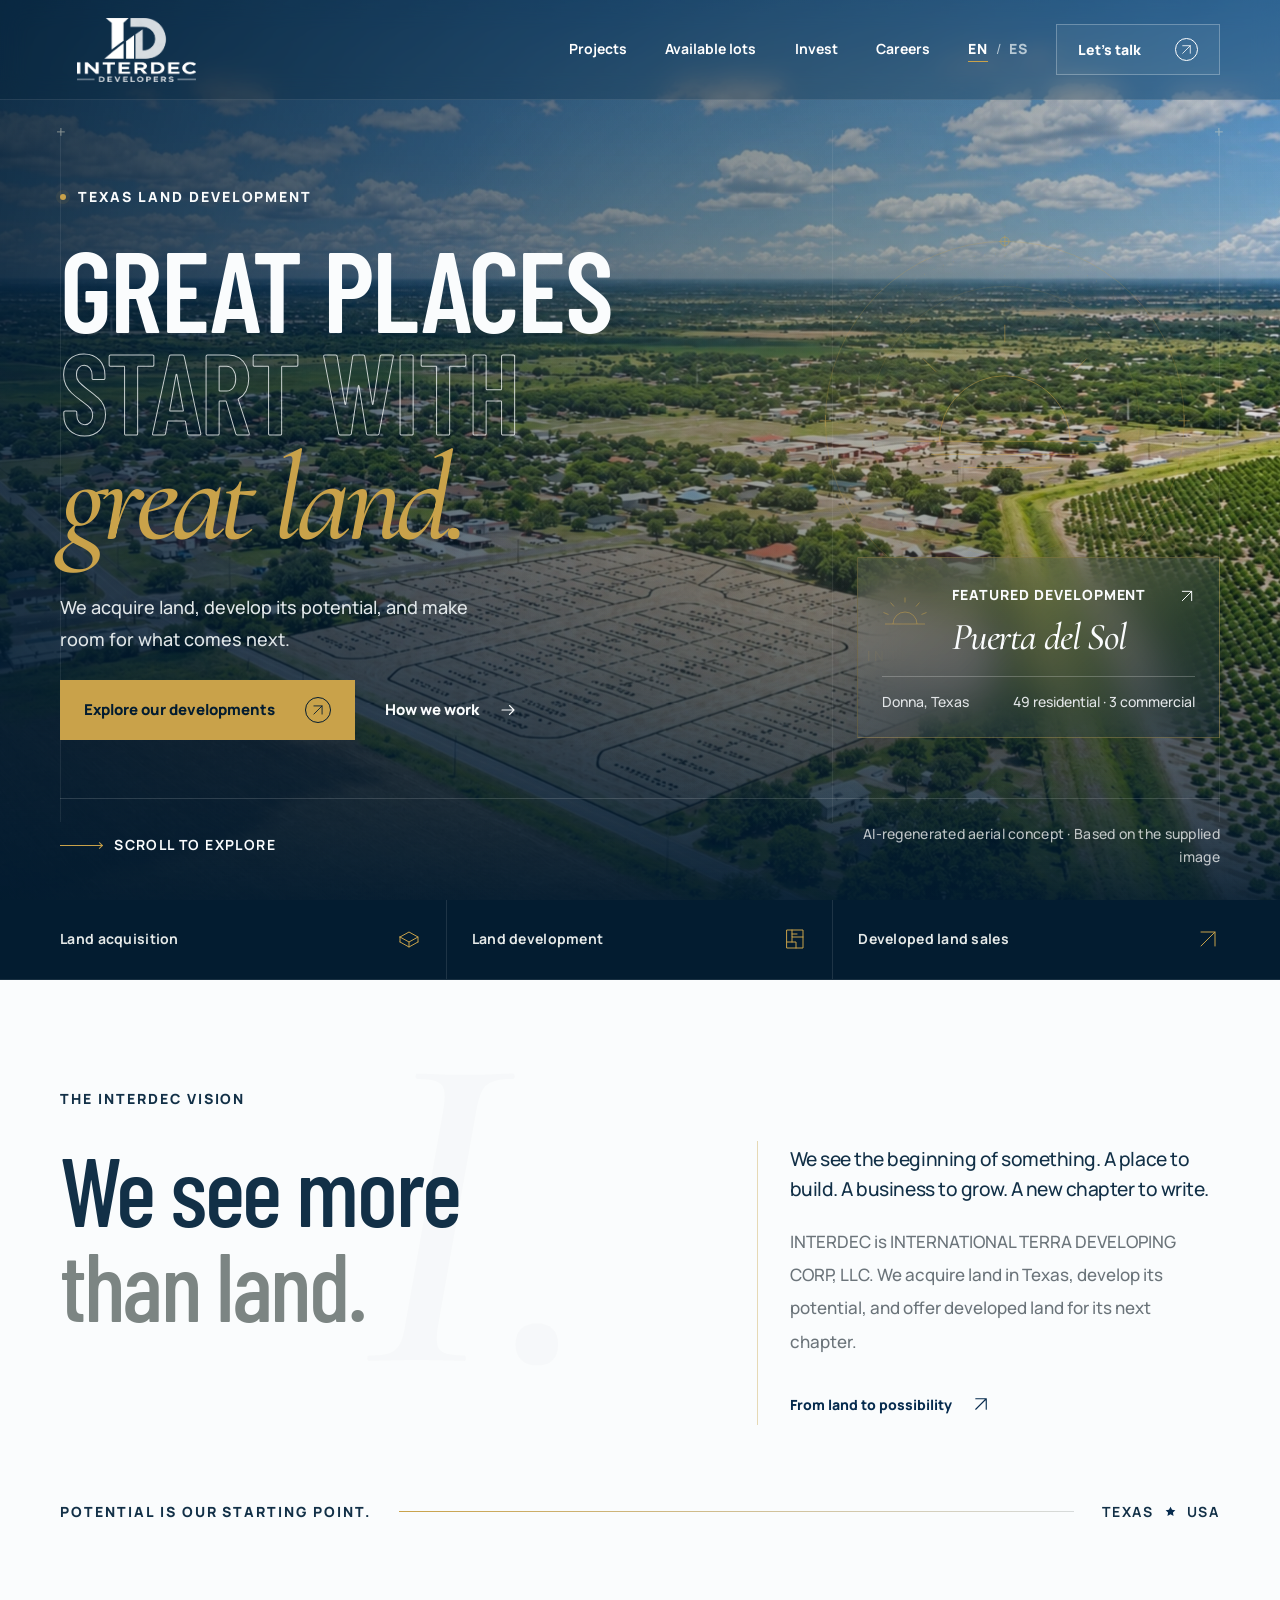
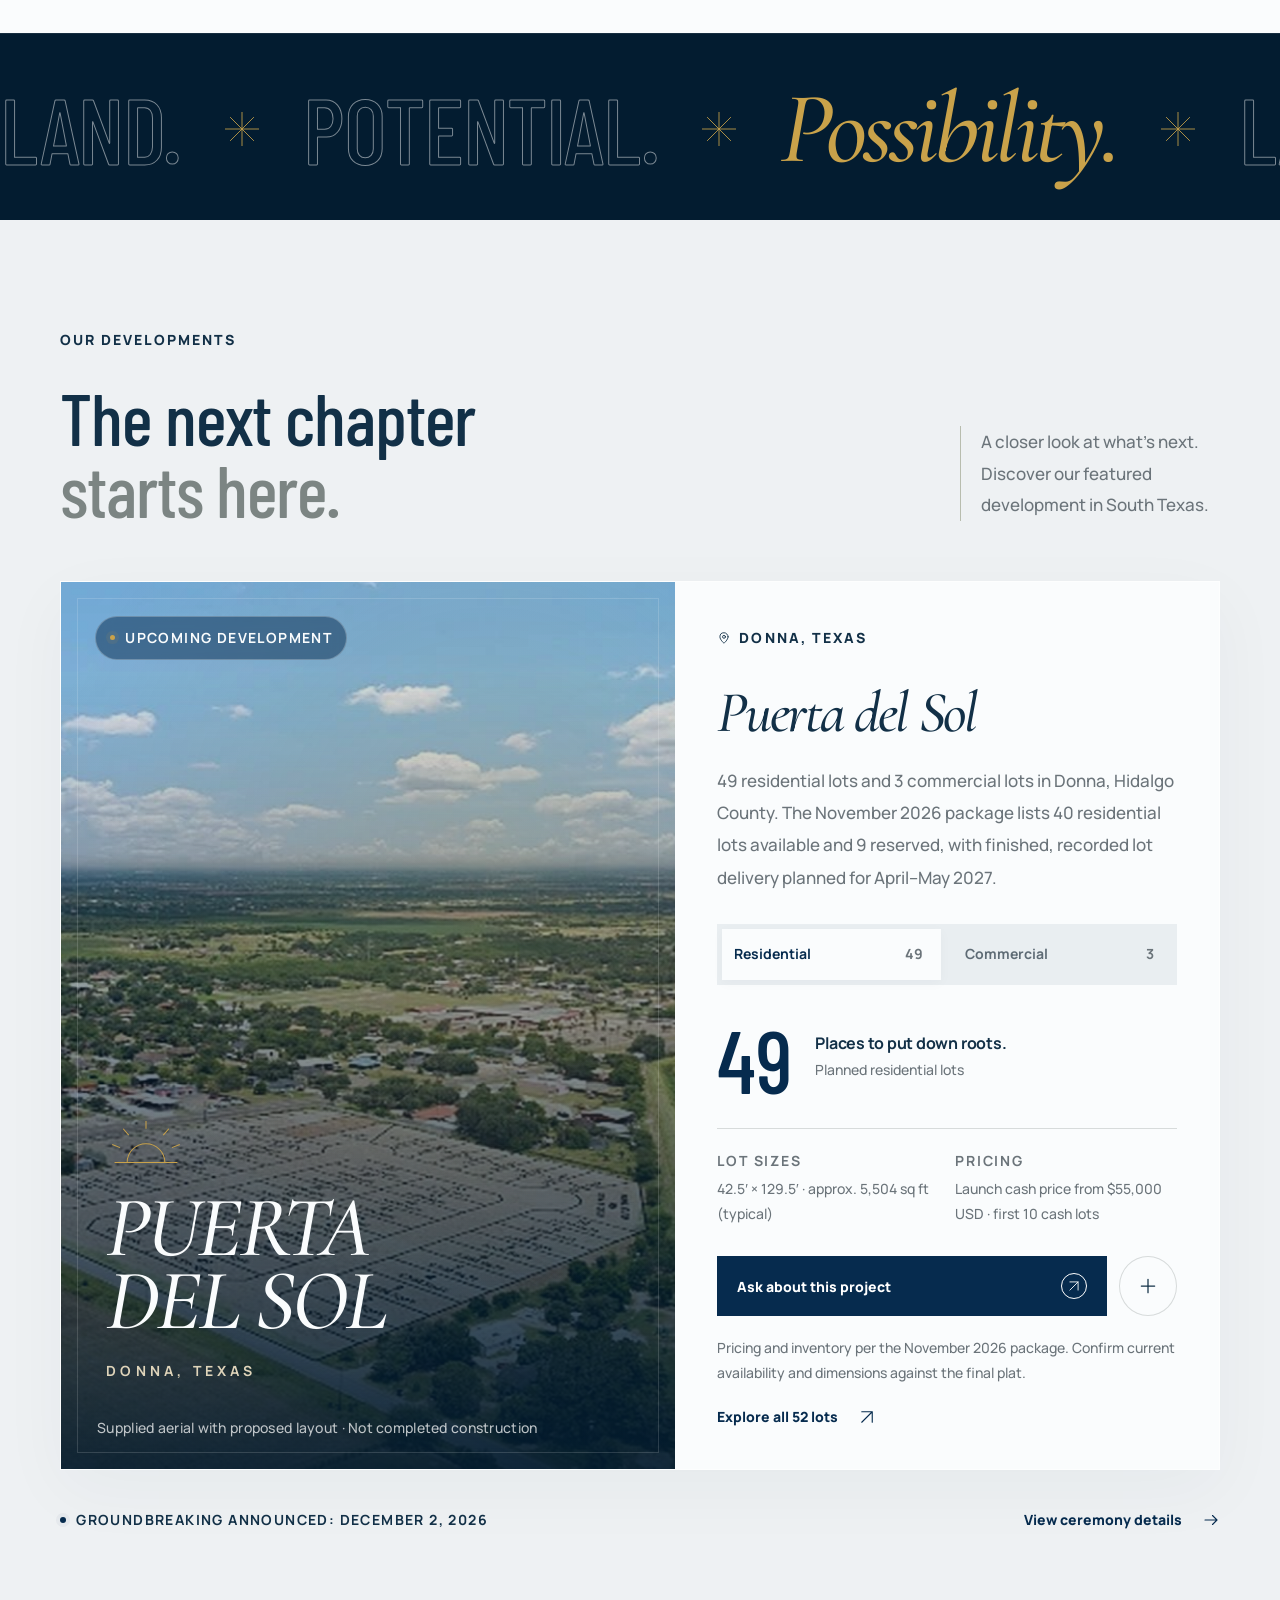
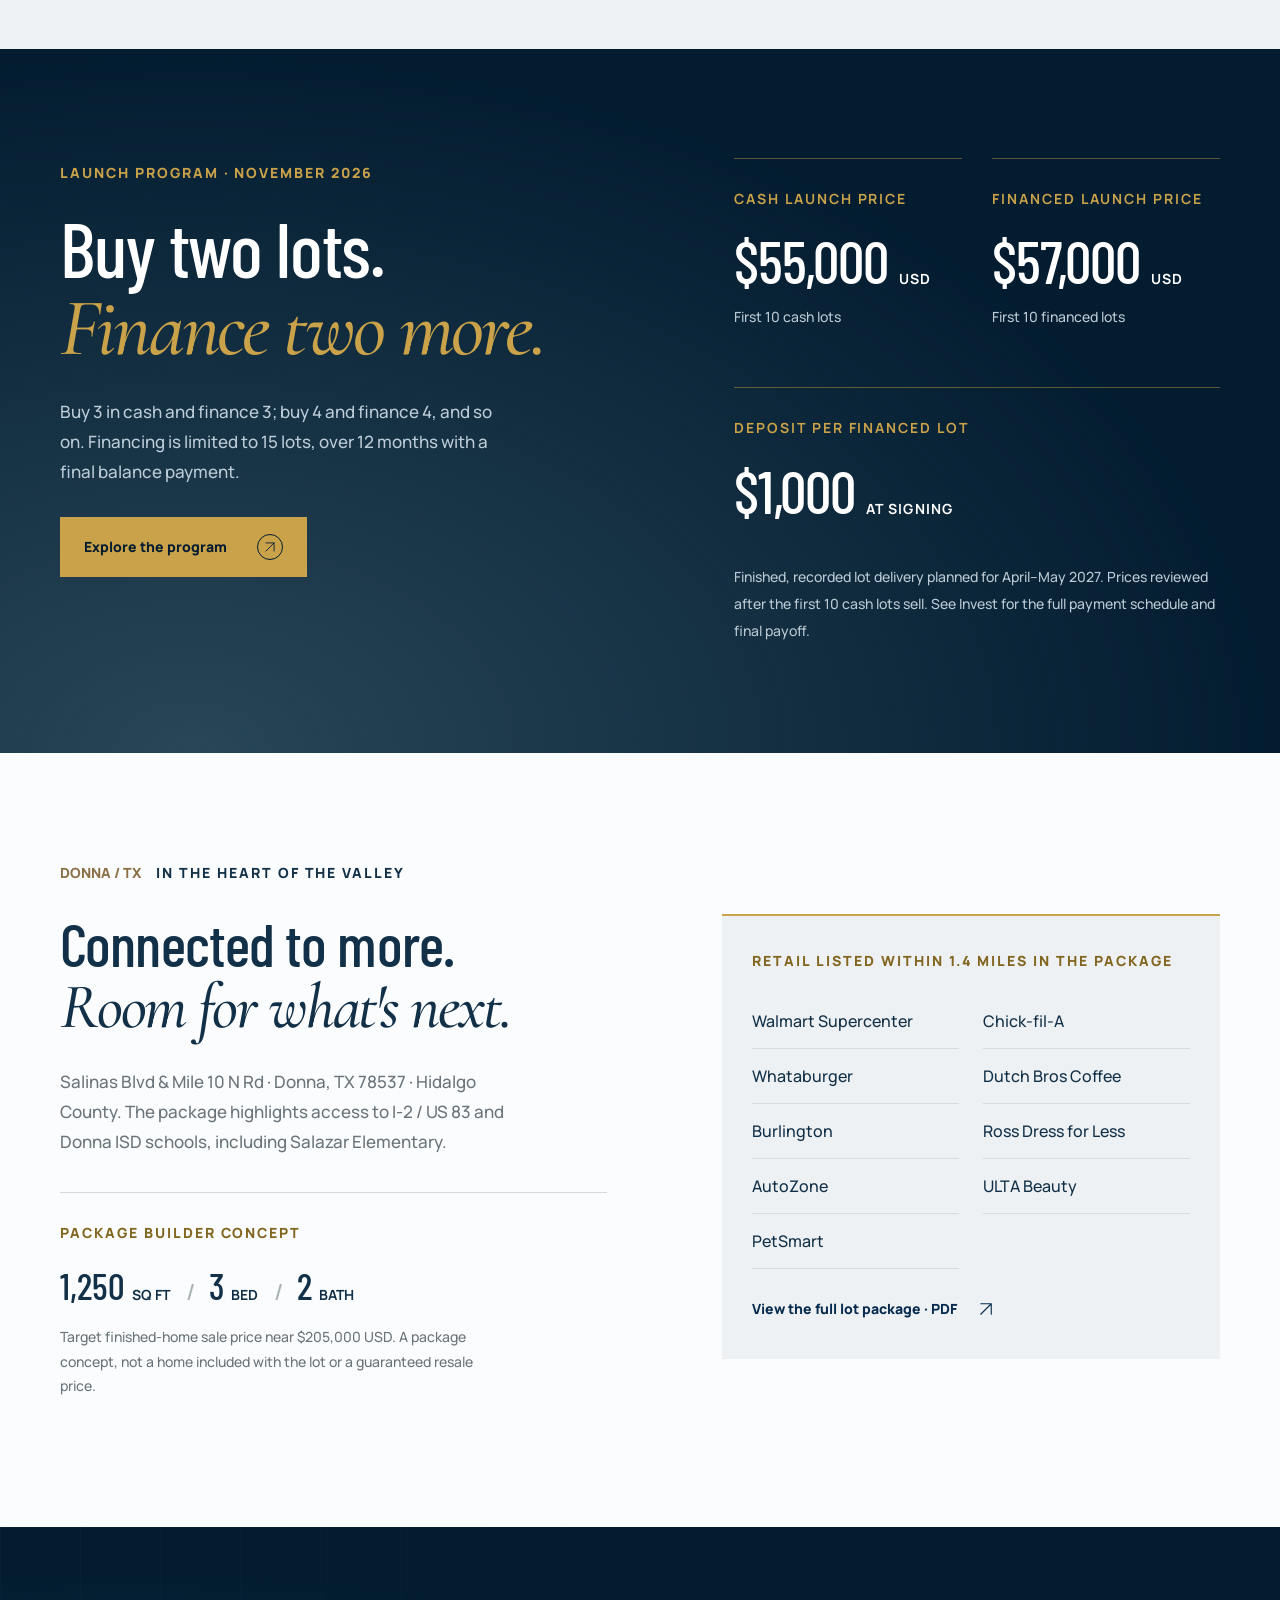
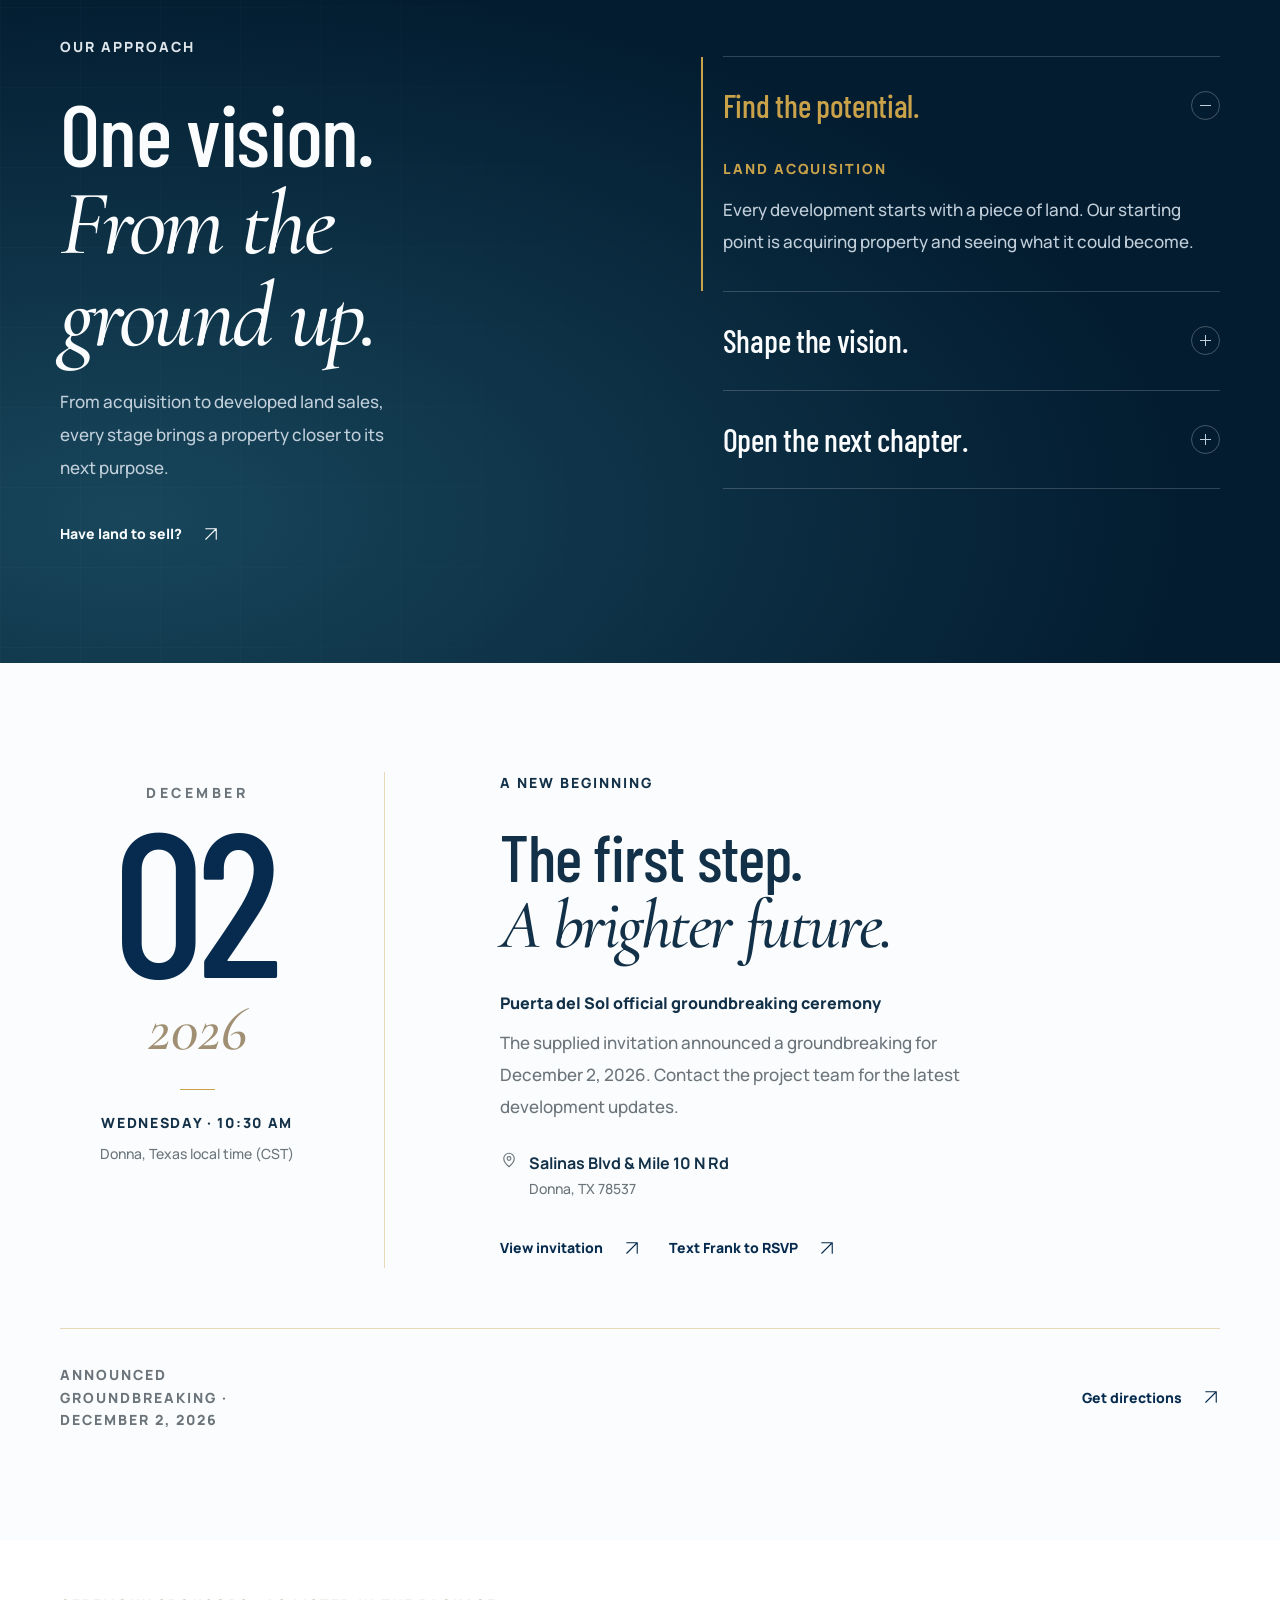
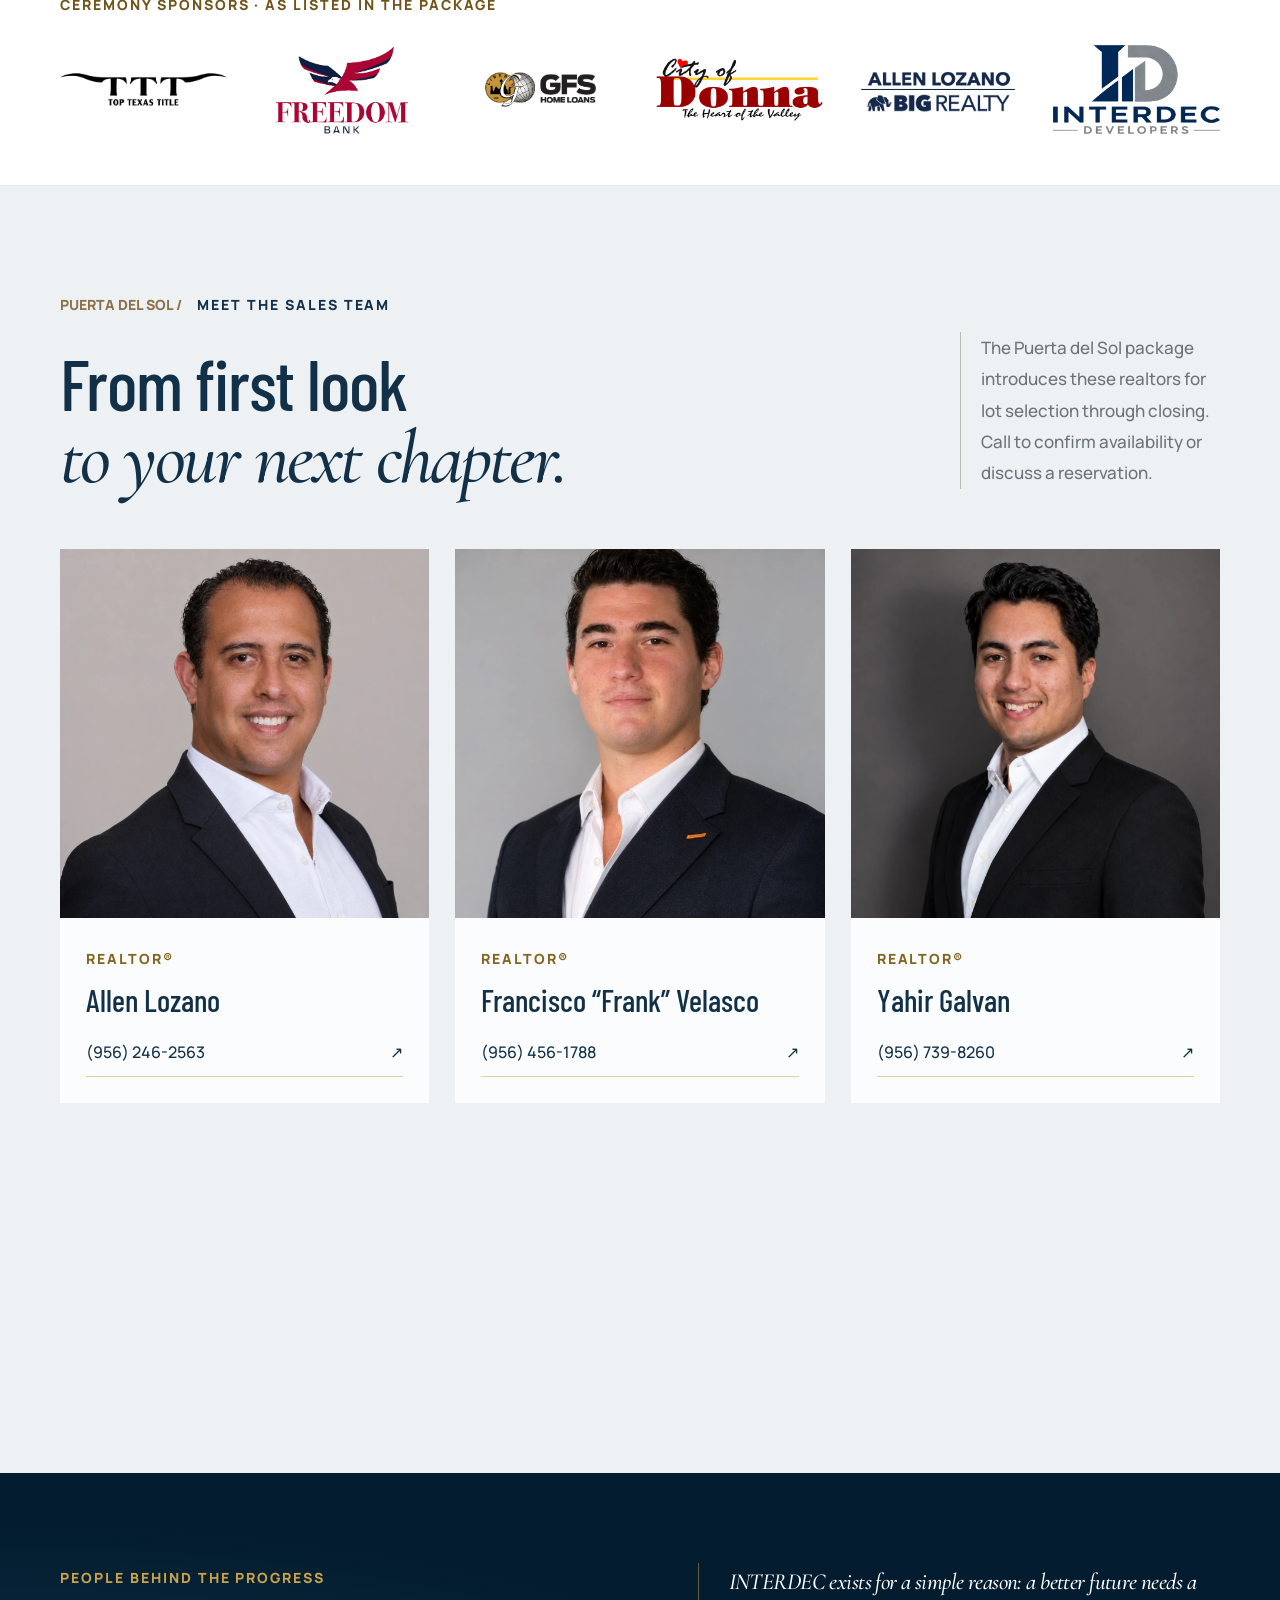
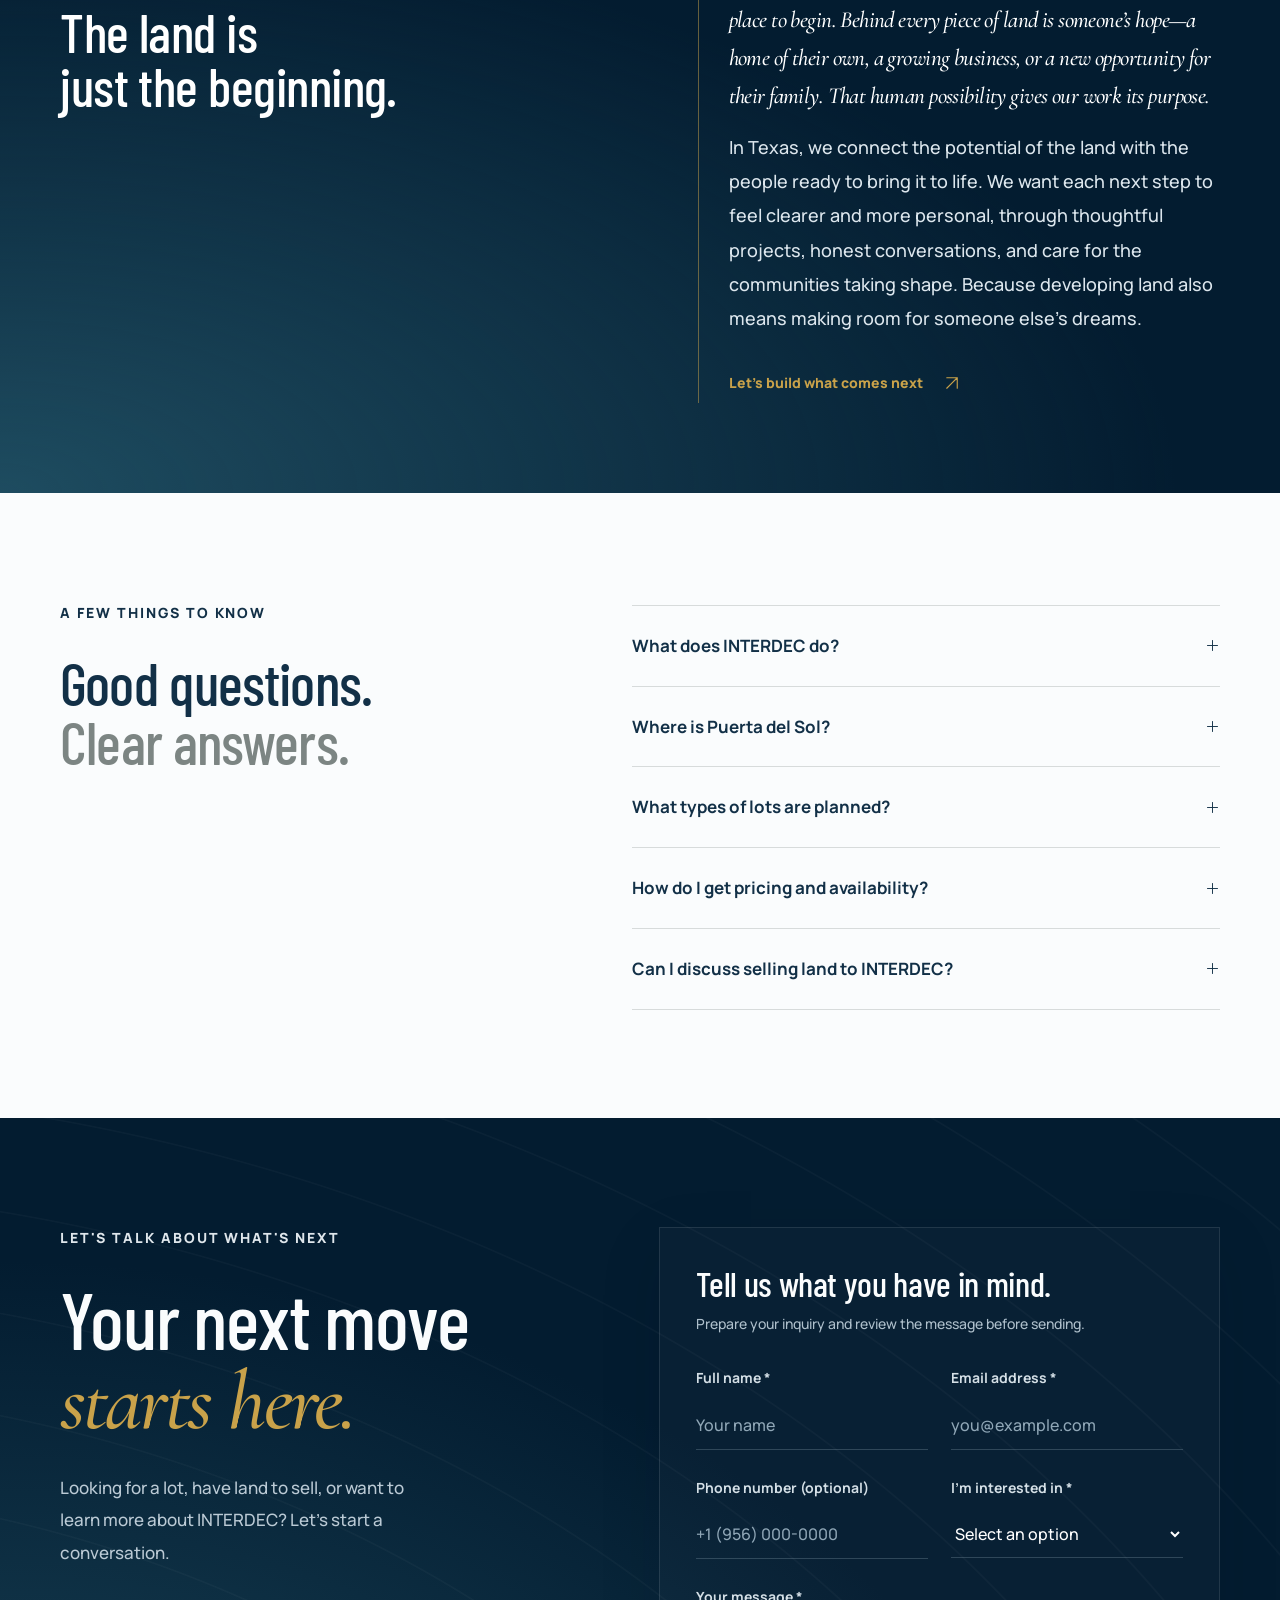
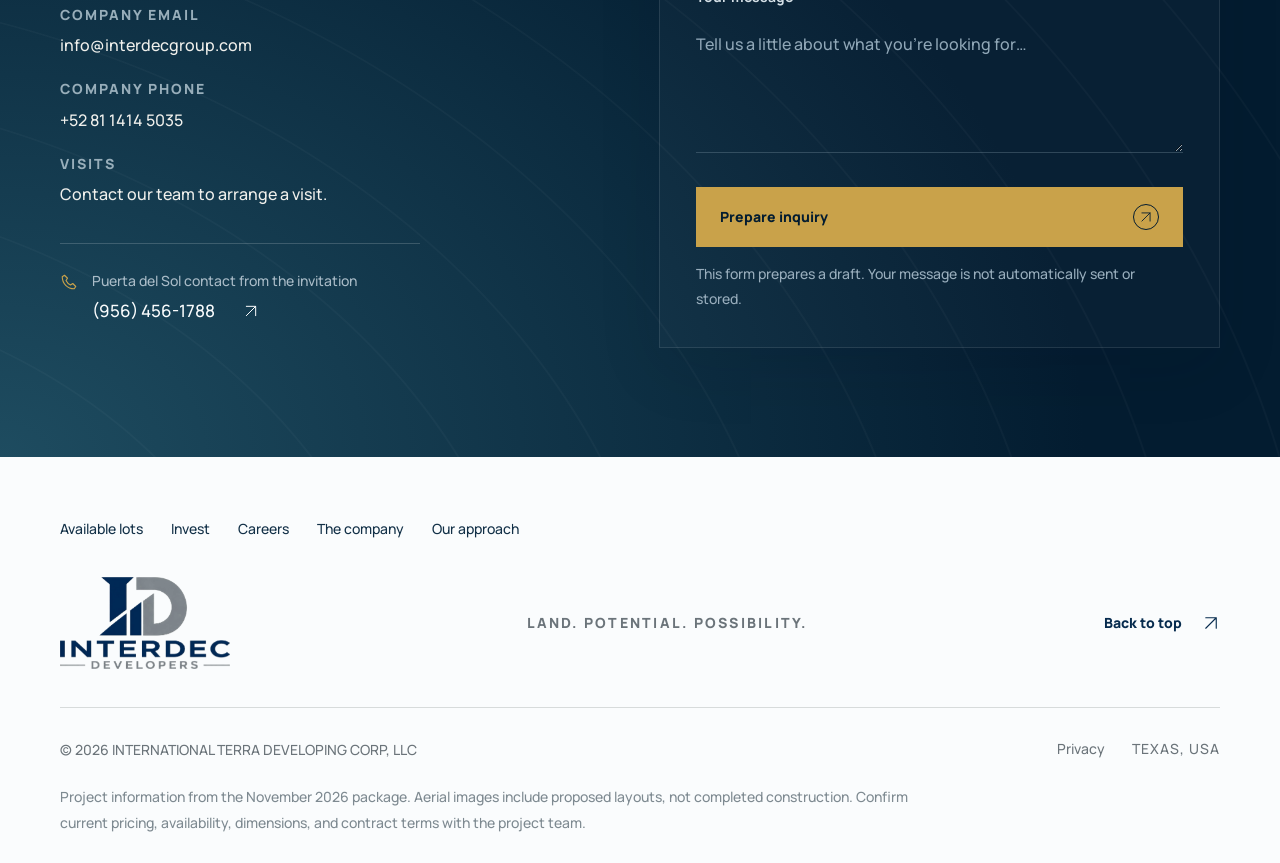
==== index.html @ 0f713ff7 "Animate the ribbon continuously and compact mobile navigation" ====
<!doctype html>
<html lang="en">
<head>
  <meta charset="utf-8">
  <meta name="viewport" content="width=device-width, initial-scale=1">
  <meta name="theme-color" content="#062b4e">
  <title>INTERDEC Developers | Land. Potential. Possibility.</title>
  <meta name="description" content="INTERDEC acquires and develops land in Texas. Explore Puerta del Sol in Donna: 49 planned residential lots and 3 commercial lots.">
  <meta property="og:type" content="website">
  <meta property="og:title" content="INTERDEC Developers | Land. Potential. Possibility.">
  <meta property="og:description" content="Great places start with great land. Discover INTERDEC and the Puerta del Sol development in Donna, Texas.">
  <meta property="og:image" content="https://interdecgroup.com/assets/images/interdec-logo.jpg">
  <meta name="color-scheme" content="light">
  <link rel="icon" href="assets/favicon.svg" type="image/svg+xml">
  <link rel="preload" href="assets/fonts/manrope.woff2" as="font" type="font/woff2" crossorigin>
  <link rel="preload" href="assets/fonts/barlow-condensed.woff2" as="font" type="font/woff2" crossorigin>
  <link rel="preload" href="assets/images/puerta-del-sol-hero-hd.webp" as="image" fetchpriority="high">
  <link rel="stylesheet" href="styles.css">
  <link rel="stylesheet" href="design.css">
  <script src="content.js" defer></script>
  <script src="app.js" defer></script>
  <script src="effects.js" defer></script>
</head>
<body id="top">
  <a class="skip-link" href="#main" data-es="Ir al contenido">Skip to content</a>
  <div class="reading-progress" aria-hidden="true"><span></span></div>
  <header class="site-header" id="site-header">
    <a class="brand" href="#top" aria-label="INTERDEC Developers — home">
      <img src="assets/images/package/interdec-white-logo.png" width="1103" height="594" alt="INTERDEC Developers">
    </a>
    <nav class="desktop-nav" aria-label="Main navigation">
      <a href="#projects" data-es="Proyectos">Projects</a>
      <a href="available-lots.html" data-es="Lotes disponibles">Available lots</a>
      <a href="invest.html" data-es="Invierte">Invest</a>
      <a href="careers.html" data-es="Empleo">Careers</a>
    </nav>
    <div class="header-actions">
      <button class="language-toggle" type="button" aria-label="Switch to Spanish" title="Switch language"><span class="language-en active">EN</span><span class="language-divider">/</span><span class="language-es">ES</span></button>
      <a class="button button-navy header-cta" href="#contact"><span data-es="Hablemos">Let's talk</span><svg class="icon"><use href="#arrow-up-right"/></svg></a>
      <button class="menu-toggle" type="button" aria-expanded="false" aria-controls="mobile-nav" aria-label="Open navigation"><span></span><span></span></button>
    </div>
  </header>
  <nav class="mobile-nav" id="mobile-nav" aria-label="Mobile navigation" hidden>
    <a href="#projects"><span data-es="Proyectos">Projects</span></a>
    <a href="#approach"><span data-es="Nuestro proceso">Our approach</span></a>
    <a href="#company"><span data-es="Nosotros">The company</span></a>
    <a href="available-lots.html"><span data-es="Lotes disponibles">Available lots</span></a>
    <a href="invest.html"><span data-es="Invierte">Invest</span></a>
    <a href="careers.html"><span data-es="Empleo">Careers</span></a>
    <a href="#contact"><span data-es="Contacto">Get in touch</span></a>
    <span class="eyebrow">LAND. POTENTIAL. POSSIBILITY.</span>
  </nav>

  <main id="main">
    <section class="hero" aria-labelledby="hero-title">
      <div class="hero-image" role="img" aria-label="AI-regenerated aerial concept based on the supplied Puerta del Sol image; refer to the original package for the proposed site plan"></div>
      <div class="hero-shade"></div>
      <div class="hero-grid" aria-hidden="true"></div>
      <div class="hero-survey" aria-hidden="true">
        <svg viewBox="0 0 500 500" fill="none">
          <circle class="survey-orbit" cx="250" cy="250" r="219"/>
          <circle class="survey-dashes" cx="250" cy="250" r="204"/>
          <circle class="survey-inner" cx="250" cy="250" r="164"/>
          <path class="survey-axis" d="M0 250h500M250 0v500"/>
          <path class="survey-sun" d="M170 275a80 80 0 0 1 160 0M130 275h240M160 291h180M193 307h114M250 154v-21M166 190l-16-16M334 190l16-16"/>
          <g class="survey-points"><path d="M243 31h14m-7-7v14M243 469h14m-7-7v14M24 250h14m-7-7v14M462 250h14m-7-7v14"/><circle cx="250" cy="31" r="5"/><circle cx="250" cy="469" r="5"/></g>
        </svg>
        <span class="survey-label">INTERDEC <span>—</span> TEXAS, USA</span>
      </div>
      <div class="hero-content">
        <p class="eyebrow hero-eyebrow"><span class="status-dot"></span><span data-es="DESARROLLO DE TERRENOS EN TEXAS">TEXAS LAND DEVELOPMENT</span></p>
        <h1 id="hero-title"><span data-es="GRANDES LUGARES">GREAT PLACES</span><span data-es="COMIENZAN CON">START WITH</span><em data-es="grandes terrenos.">great land.</em></h1>
        <p class="hero-description" data-es="Adquirimos terrenos, desarrollamos su potencial y abrimos espacio para lo que viene.">We acquire land, develop its potential, and make room for what comes next.</p>
        <div class="hero-actions">
          <a class="button button-white" href="#projects"><span data-es="Conoce nuestros proyectos">Explore our developments</span><svg class="icon"><use href="#arrow-up-right"/></svg></a>
          <a class="text-link light" href="#approach"><span data-es="Cómo lo hacemos">How we work</span><svg class="icon"><use href="#arrow-right"/></svg></a>
        </div>
      </div>
      <a href="#projects" class="hero-project">
        <span class="hero-project-mark" aria-hidden="true"><svg viewBox="0 0 100 70" fill="none"><path d="M10 58h80M26 58a24 24 0 0 1 48 0M50 5v10M21 15l7 8M79 15l-7 8M7 35l10 4M93 35l-10 4"/></svg></span>
        <span class="hero-project-top"><span class="eyebrow" data-es="PROYECTO DESTACADO">FEATURED DEVELOPMENT</span><svg class="icon"><use href="#arrow-up-right"/></svg></span>
        <span class="hero-project-name">Puerta del Sol</span>
        <span class="hero-project-bottom"><span>Donna, Texas</span><span data-es="49 residenciales · 3 comerciales">49 residential · 3 commercial</span></span>
      </a>
      <div class="hero-bottom"><a href="#company" class="scroll-hint"><span class="scroll-line"></span><span data-es="EXPLORA">SCROLL TO EXPLORE</span></a><span class="image-caption" data-es="Concepto aéreo recreado con IA · Basado en la imagen proporcionada">AI-regenerated aerial concept · Based on the supplied image</span></div>
    </section>

    <div class="expertise-strip">
      <div><span data-es="Adquisición de terrenos">Land acquisition</span><svg class="icon"><use href="#land"/></svg></div>
      <div><span data-es="Desarrollo de terrenos">Land development</span><svg class="icon"><use href="#blueprint"/></svg></div>
      <div><span data-es="Venta de terrenos desarrollados">Developed land sales</span><svg class="icon"><use href="#arrow-up-right"/></svg></div>
    </div>

    <section class="intro section-pad" id="company" aria-labelledby="intro-title">
      <span class="intro-monogram" aria-hidden="true">I.</span>
      <div class="section-label reveal"><span data-es="LA VISIÓN DE INTERDEC">THE INTERDEC VISION</span></div>
      <div class="intro-grid">
        <h2 class="display-title reveal" id="intro-title"><span data-es="Vemos más">We see more</span><br><span class="muted" data-es="que un terreno.">than land.</span></h2>
        <div class="intro-copy reveal">
          <p class="lead" data-es="Vemos el comienzo de algo: un lugar para construir, un negocio para crecer, un nuevo capítulo por escribir.">We see the beginning of something. A place to build. A business to grow. A new chapter to write.</p>
          <p data-es="INTERDEC es INTERNATIONAL TERRA DEVELOPING CORP, LLC. Adquirimos terrenos en Texas, desarrollamos su potencial y ofrecemos terrenos desarrollados para su siguiente etapa.">INTERDEC is INTERNATIONAL TERRA DEVELOPING CORP, LLC. We acquire land in Texas, develop its potential, and offer developed land for its next chapter.</p>
          <a href="#approach" class="text-link"><span data-es="Del terreno a la posibilidad">From land to possibility</span><svg class="icon"><use href="#arrow-up-right"/></svg></a>
        </div>
      </div>
      <div class="vision-footer reveal"><span class="eyebrow" data-es="EL POTENCIAL ES NUESTRO PUNTO DE PARTIDA.">POTENTIAL IS OUR STARTING POINT.</span><span class="vision-rule"></span><span class="texas-wordmark">TEXAS <svg class="icon"><use href="#star"/></svg> USA</span></div>
    </section>

    <div class="type-ribbon" aria-hidden="true">
      <div class="type-ribbon-track">
        <span class="ribbon-group"><span data-es="TERRENOS.">LAND.</span><svg viewBox="0 0 40 40"><path d="M20 0v40M0 20h40M6 6l28 28M6 34 34 6"/></svg><span data-es="POTENCIAL.">POTENTIAL.</span><svg viewBox="0 0 40 40"><path d="M20 0v40M0 20h40M6 6l28 28M6 34 34 6"/></svg><em data-es="Posibilidades.">Possibility.</em><svg viewBox="0 0 40 40"><path d="M20 0v40M0 20h40M6 6l28 28M6 34 34 6"/></svg></span>
        <span class="ribbon-group"><span data-es="TERRENOS.">LAND.</span><svg viewBox="0 0 40 40"><path d="M20 0v40M0 20h40M6 6l28 28M6 34 34 6"/></svg><span data-es="POTENCIAL.">POTENTIAL.</span><svg viewBox="0 0 40 40"><path d="M20 0v40M0 20h40M6 6l28 28M6 34 34 6"/></svg><em data-es="Posibilidades.">Possibility.</em><svg viewBox="0 0 40 40"><path d="M20 0v40M0 20h40M6 6l28 28M6 34 34 6"/></svg></span>

        <span class="ribbon-group"><span data-es="TERRENOS.">LAND.</span><svg viewBox="0 0 40 40"><path d="M20 0v40M0 20h40M6 6l28 28M6 34 34 6"/></svg><span data-es="POTENCIAL.">POTENTIAL.</span><svg viewBox="0 0 40 40"><path d="M20 0v40M0 20h40M6 6l28 28M6 34 34 6"/></svg><em data-es="Posibilidades.">Possibility.</em><svg viewBox="0 0 40 40"><path d="M20 0v40M0 20h40M6 6l28 28M6 34 34 6"/></svg></span>
        <span class="ribbon-group"><span data-es="TERRENOS.">LAND.</span><svg viewBox="0 0 40 40"><path d="M20 0v40M0 20h40M6 6l28 28M6 34 34 6"/></svg><span data-es="POTENCIAL.">POTENTIAL.</span><svg viewBox="0 0 40 40"><path d="M20 0v40M0 20h40M6 6l28 28M6 34 34 6"/></svg><em data-es="Posibilidades.">Possibility.</em><svg viewBox="0 0 40 40"><path d="M20 0v40M0 20h40M6 6l28 28M6 34 34 6"/></svg></span>
      </div>
    </div>

    <section class="projects section-pad" id="projects" aria-labelledby="projects-title">
      <div class="section-heading">
        <div><div class="section-label reveal"><span data-es="NUESTROS PROYECTOS">OUR DEVELOPMENTS</span></div><h2 class="display-title reveal" id="projects-title"><span data-es="El siguiente capítulo">The next chapter</span><br><span class="muted" data-es="comienza aquí.">starts here.</span></h2></div>
        <p class="section-aside reveal" data-es="Un vistazo a lo que viene. Descubre nuestro proyecto destacado en el sur de Texas.">A closer look at what's next. Discover our featured development in South Texas.</p>
      </div>
      <div class="project-grid reveal">
        <div class="project-visual">
          <img src="assets/images/package/puerta-del-sol-aerial-plan.jpeg" width="1352" height="906" alt="Puerta del Sol aerial with proposed lot layout from the November 2026 lot package" loading="lazy">
          <div class="project-image-shade"></div>
          <span class="project-badge"><span class="status-dot"></span><span data-es="PRÓXIMO DESARROLLO">UPCOMING DEVELOPMENT</span></span>
          <div class="project-visual-content"><svg class="sun-mark" viewBox="0 0 100 70" aria-hidden="true"><path d="M10 58h80M26 58a24 24 0 0 1 48 0M50 5v10M21 15l7 8M79 15l-7 8M7 35l10 4M93 35l-10 4"/></svg><p>PUERTA<br>DEL SOL</p><span>DONNA, TEXAS</span></div>
          <span class="image-caption" data-es="Vista aérea con trazo propuesto · No muestra obras terminadas">Supplied aerial with proposed layout · Not completed construction</span>
        </div>
        <div class="project-info">
          <div class="project-location"><svg class="icon"><use href="#pin"/></svg><span>DONNA, TEXAS</span></div>
          <h3>Puerta del Sol</h3>
          <p class="project-description" data-es="49 lotes residenciales y 3 comerciales en Donna, condado de Hidalgo. El paquete de noviembre de 2026 registra 40 lotes residenciales disponibles y 9 reservados; entrega de lotes terminados y registrados prevista para abril–mayo de 2027.">49 residential lots and 3 commercial lots in Donna, Hidalgo County. The November 2026 package lists 40 residential lots available and 9 reserved, with finished, recorded lot delivery planned for April–May 2027.</p>
          <div class="project-tabs" role="tablist" aria-label="Explore lot types">
            <button class="project-tab active" id="residential-tab" type="button" role="tab" aria-selected="true" aria-controls="lot-panel" data-lot-type="residential"><span data-es="Residencial">Residential</span><span>49</span></button>
            <button class="project-tab" id="commercial-tab" type="button" role="tab" aria-selected="false" aria-controls="lot-panel" tabindex="-1" data-lot-type="commercial"><span data-es="Comercial">Commercial</span><span>3</span></button>
          </div>
          <div class="lot-panel" id="lot-panel" role="tabpanel" aria-labelledby="residential-tab" tabindex="0">
            <div class="lot-panel-title"><span id="lot-count" class="lot-count">49</span><div><h4 id="lot-heading">Places to put down roots.</h4><p id="lot-caption">Planned residential lots</p></div></div>
            <div class="lot-meta"><div><span data-es="SUPERFICIES">LOT SIZES</span><strong id="lot-size">42.5′ × 129.5′ · approx. 5,504 sq ft (typical)</strong></div><div><span data-es="PRECIOS">PRICING</span><strong id="lot-price">Launch cash price from $55,000 USD · first 10 cash lots</strong></div></div>
          </div>
          <div class="project-actions"><a class="button button-navy" href="#contact" id="project-inquiry" data-interest="residential"><span data-es="Solicitar información">Ask about this project</span><svg class="icon"><use href="#arrow-up-right"/></svg></a><button class="icon-button project-detail-button" type="button" aria-label="View Puerta del Sol project details" title="View project details"><svg class="icon"><use href="#plus"/></svg></button></div>
          <p class="project-note" data-es="Precios e inventario según el paquete de noviembre de 2026. Confirma disponibilidad actual y medidas en el plano final.">Pricing and inventory per the November 2026 package. Confirm current availability and dimensions against the final plat.</p><a class="text-link project-inventory-link" href="available-lots.html"><span data-es="Explorar los 52 lotes">Explore all 52 lots</span><svg class="icon"><use href="#arrow-up-right"/></svg></a>
        </div>
      </div>
      <div class="project-bottom reveal"><span><span class="status-dot navy-dot"></span><span data-es="EL PRÓXIMO COMIENZO: 2 DE DICIEMBRE DE 2026">NEXT MILESTONE: DECEMBER 2, 2026</span></span><a class="text-link" href="#groundbreaking"><span data-es="Estás invitado">You're invited</span><svg class="icon"><use href="#arrow-right"/></svg></a></div>
    </section>

    <section class="launch-band section-pad" aria-labelledby="launch-title">
      <div class="launch-heading reveal"><span class="eyebrow" data-es="PROGRAMA DE LANZAMIENTO · NOVIEMBRE DE 2026">LAUNCH PROGRAM · NOVEMBER 2026</span><h2 class="display-title" id="launch-title"><span data-es="Compra dos lotes.">Buy two lots.</span><br><em data-es="Financia dos más.">Finance two more.</em></h2><p data-es="Compra 3 de contado y financia 3; compra 4 y financia 4, y así sucesivamente. Financiamiento limitado a 15 lotes, con plazo de 12 meses y pago final del saldo.">Buy 3 in cash and finance 3; buy 4 and finance 4, and so on. Financing is limited to 15 lots, over 12 months with a final balance payment.</p><a class="button button-white" href="invest.html"><span data-es="Explorar el programa">Explore the program</span><svg class="icon"><use href="#arrow-up-right"/></svg></a></div>
      <div class="launch-facts reveal"><div><span data-es="PRECIO INICIAL DE CONTADO">CASH LAUNCH PRICE</span><strong>$55,000 <small>USD</small></strong><p data-es="Primeros 10 lotes de contado">First 10 cash lots</p></div><div><span data-es="PRECIO INICIAL FINANCIADO">FINANCED LAUNCH PRICE</span><strong>$57,000 <small>USD</small></strong><p data-es="Primeros 10 lotes financiados">First 10 financed lots</p></div><div class="launch-deposit"><span data-es="DEPÓSITO POR LOTE FINANCIADO">DEPOSIT PER FINANCED LOT</span><strong>$1,000 <small data-es="AL FIRMAR">AT SIGNING</small></strong></div><p class="launch-source" data-es="Entrega de lotes terminados y registrados prevista: abril–mayo de 2027. Precios sujetos a revisión después de vender los primeros 10 lotes de contado. Consulta el calendario completo y el pago final en Invierte.">Finished, recorded lot delivery planned for April–May 2027. Prices reviewed after the first 10 cash lots sell. See Invest for the full payment schedule and final payoff.</p></div>
    </section>

    <section class="location-section section-pad" aria-labelledby="location-title">
      <div class="section-label reveal"><span class="label-index">DONNA / TX</span><span data-es="EN EL CORAZÓN DEL VALLE">IN THE HEART OF THE VALLEY</span></div>
      <div class="location-grid"><div class="reveal"><h2 class="display-title" id="location-title"><span data-es="Cerca de todo.">Connected to more.</span><br><em data-es="Espacio para lo que viene.">Room for what's next.</em></h2><p data-es="Salinas Blvd y Mile 10 N Rd · Donna, TX 78537 · Condado de Hidalgo. El paquete destaca acceso a I-2 / US 83 y escuelas de Donna ISD, incluida Salazar Elementary.">Salinas Blvd &amp; Mile 10 N Rd · Donna, TX 78537 · Hidalgo County. The package highlights access to I-2 / US 83 and Donna ISD schools, including Salazar Elementary.</p><div class="home-concept"><span class="eyebrow" data-es="CONCEPTO PARA CONSTRUCTORES DEL PAQUETE">PACKAGE BUILDER CONCEPT</span><strong>1,250 <small data-es="PIES²">SQ FT</small> <span> / </span> 3 <small data-es="RECÁMARAS">BED</small> <span> / </span> 2 <small data-es="BAÑOS">BATH</small></strong><p data-es="Precio de venta objetivo de la vivienda terminada: cerca de $205,000 USD. Es un concepto del paquete, no una vivienda incluida con el lote ni un precio de reventa garantizado.">Target finished-home sale price near $205,000 USD. A package concept, not a home included with the lot or a guaranteed resale price.</p></div></div><div class="location-amenities reveal"><span class="eyebrow" data-es="EL PAQUETE ENUMERA ESTOS COMERCIOS A 1.4 MILLAS O MENOS">RETAIL LISTED WITHIN 1.4 MILES IN THE PACKAGE</span><ul><li>Walmart Supercenter</li><li>Chick-fil-A</li><li>Whataburger</li><li>Dutch Bros Coffee</li><li>Burlington</li><li>Ross Dress for Less</li><li>AutoZone</li><li>ULTA Beauty</li><li>PetSmart</li></ul><a class="text-link" href="assets/documents/puerta-del-sol-lot-package-nov-2026.pdf" target="_blank" rel="noopener"><span data-es="Ver el paquete completo · PDF">View the full lot package · PDF</span><svg class="icon"><use href="#arrow-up-right"/></svg></a></div></div>
    </section>

    <section class="approach section-pad" id="approach" aria-labelledby="approach-title">
      <div class="approach-art" aria-hidden="true"><svg viewBox="0 0 600 650" fill="none"><path pathLength="1000" d="M-100 500L500 60M-100 560L540 90M-100 620L580 120M-100 680L620 150M-100 740L660 180M-100 800L700 210M-100 860L740 240"/><path pathLength="1000" d="M60 80L560 560M0 120L520 620M-60 160L480 680M120 40L600 500M180 0L640 440"/><circle pathLength="1000" cx="336" cy="330" r="160"/><circle pathLength="1000" cx="336" cy="330" r="195"/><path pathLength="1000" d="M336 90v480M100 330h480"/></svg></div>
      <div class="approach-left"><div class="section-label light-label reveal"><span data-es="NUESTRO PROCESO">OUR APPROACH</span></div><h2 class="display-title reveal" id="approach-title"><span data-es="Una visión.">One vision.</span><br><em data-es="Desde el terreno.">From the<br>ground up.</em></h2><p class="reveal" data-es="De la adquisición a la venta de terrenos desarrollados, cada etapa acerca una propiedad a su siguiente propósito.">From acquisition to developed land sales, every stage brings a property closer to its next purpose.</p><a class="text-link light reveal" href="#contact" data-interest="land"><span data-es="¿Tienes un terreno para vender?">Have land to sell?</span><svg class="icon"><use href="#arrow-up-right"/></svg></a></div>
      <div class="process-list reveal">
        <details class="process-step" name="development-process" open><summary><h3 data-es="Encontrar el potencial.">Find the potential.</h3><span class="process-toggle"></span></summary><div class="process-body"><span class="eyebrow" data-es="ADQUISICIÓN DE TERRENOS">LAND ACQUISITION</span><p data-es="Todo desarrollo comienza con un terreno. Nuestro punto de partida es adquirir propiedades y visualizar en qué se pueden convertir.">Every development starts with a piece of land. Our starting point is acquiring property and seeing what it could become.</p></div></details>
        <details class="process-step" name="development-process"><summary><h3 data-es="Dar forma a la visión.">Shape the vision.</h3><span class="process-toggle"></span></summary><div class="process-body"><span class="eyebrow" data-es="DESARROLLO DE TERRENOS">LAND DEVELOPMENT</span><p data-es="El desarrollo conecta la visión con el trabajo en el terreno. Hacemos avanzar las propiedades por las etapas que requiere cada proyecto.">Development connects a vision with work on the ground. We move properties through the stages that each individual project requires.</p></div></details>
        <details class="process-step" name="development-process"><summary><h3 data-es="Abrir el siguiente capítulo.">Open the next chapter.</h3><span class="process-toggle"></span></summary><div class="process-body"><span class="eyebrow" data-es="VENTA DE TERRENOS DESARROLLADOS">DEVELOPED LAND SALES</span><p data-es="Ofrecemos terrenos desarrollados para su venta, conectando a los compradores con el espacio para su siguiente proyecto. Consulta disponibilidad y detalles directamente con el equipo.">We offer developed land for sale, connecting buyers with space for their next project. Ask our team for current availability and property details.</p></div></details>
      </div>
    </section>

    <section class="event section-pad" id="groundbreaking" aria-labelledby="event-title">
      <div class="event-date reveal"><span class="eyebrow" data-es="DICIEMBRE">DECEMBER</span><span class="event-day">02</span><span class="event-year">2026</span><span class="event-date-rule"></span><span class="event-weekday" data-es="MIÉRCOLES · 10:30 A. M.">WEDNESDAY · 10:30 AM</span><span class="event-timezone" data-es="Hora local de Donna, Texas (CST)">Donna, Texas local time (CST)</span></div>
      <div class="event-content reveal"><div class="section-label"><span data-es="UN NUEVO COMIENZO">A NEW BEGINNING</span></div><h2 class="display-title" id="event-title"><span data-es="El primer paso.">The first step.</span><br><em data-es="Un futuro brillante.">A brighter future.</em></h2><p class="event-subtitle" data-es="Ceremonia oficial de inicio de obra de Puerta del Sol">Puerta del Sol official groundbreaking ceremony</p><p data-es="Recorre los lotes, conoce a los desarrolladores y prestamistas y consulta reservas en el evento. Habrá alimentos y bebidas, según el paquete.">Walk the lots, meet the developers and lenders, and discuss reservations on site. Food and drinks provided, as announced in the package.</p><div class="event-location"><svg class="icon"><use href="#pin"/></svg><div><strong>Salinas Blvd &amp; Mile 10 N Rd</strong><span>Donna, TX 78537</span></div></div><div class="event-actions"><button class="button button-navy" id="calendar-button" type="button"><span data-es="Agregar al calendario">Add to calendar</span><svg class="icon"><use href="#calendar"/></svg></button><button class="text-link" id="invitation-button" type="button"><span data-es="Ver invitación">View invitation</span><svg class="icon"><use href="#arrow-up-right"/></svg></button><a class="text-link" href="sms:+19564561788"><span data-es="Confirma asistencia por SMS con Frank">Text Frank to RSVP</span><svg class="icon"><use href="#arrow-up-right"/></svg></a></div></div>
      <div class="event-countdown reveal" id="event-countdown" aria-label="Time until the groundbreaking"><span class="eyebrow countdown-caption" data-es="CUENTA REGRESIVA PARA EL INICIO DE OBRA">COUNTDOWN TO BREAKING GROUND</span><div class="countdown-values"><div><strong id="countdown-days">--</strong><span data-es="DÍAS">DAYS</span></div><span class="countdown-colon">:</span><div><strong id="countdown-hours">--</strong><span data-es="HORAS">HOURS</span></div><span class="countdown-colon">:</span><div><strong id="countdown-minutes">--</strong><span data-es="MINUTOS">MINUTES</span></div><span class="countdown-colon">:</span><div><strong id="countdown-seconds">--</strong><span data-es="SEGUNDOS">SECONDS</span></div></div><a class="text-link" id="event-directions" href="https://www.google.com/maps/search/?api=1&amp;query=Salinas+Blvd+%26+Mile+10+N+Rd%2C+Donna%2C+TX+78537" target="_blank" rel="noopener noreferrer"><span data-es="Cómo llegar">Get directions</span><svg class="icon"><use href="#arrow-up-right"/></svg></a></div>
    </section>

    <section class="event-sponsors section-pad" aria-label="Ceremony sponsors"><span class="eyebrow" data-es="PATROCINADORES DE LA CEREMONIA · SEGÚN EL PAQUETE">CEREMONY SPONSORS · AS LISTED IN THE PACKAGE</span><div class="sponsor-logos"><img src="assets/images/package/top-texas-title-logo.png" width="200" height="90" alt="Top Texas Title" loading="lazy"><img src="assets/images/package/freedom-bank-logo.png" width="200" height="90" alt="Freedom Bank" loading="lazy"><img src="assets/images/package/gfs-home-loans-logo.png" width="200" height="90" alt="GFS Home Loans" loading="lazy"><img src="assets/images/package/city-of-donna-logo.png" width="200" height="90" alt="City of Donna" loading="lazy"><img src="assets/images/package/allen-lozano-big-realty-logo.jpeg" width="200" height="90" alt="Allen Lozano BIG Realty" loading="lazy"><img src="assets/images/package/interdec-logo.png" width="200" height="90" alt="INTERDEC Developers" loading="lazy"></div></section>

    <section class="sales-team section-pad" id="sales-team" aria-labelledby="sales-team-title">
      <div class="section-heading"><div><div class="section-label reveal"><span class="label-index">PUERTA DEL SOL /</span><span data-es="CONOCE AL EQUIPO DE VENTAS">MEET THE SALES TEAM</span></div><h2 class="display-title reveal" id="sales-team-title"><span data-es="Del primer vistazo">From first look</span><br><em data-es="al siguiente capítulo.">to your next chapter.</em></h2></div><p class="section-aside reveal" data-es="Los agentes del paquete de Puerta del Sol te acompañan en la selección del lote y el cierre. Llámalos para confirmar disponibilidad o reservar.">The Puerta del Sol package introduces these realtors for lot selection through closing. Call to confirm availability or discuss a reservation.</p></div>
      <div class="team-grid">
        <article class="team-card reveal"><img src="assets/images/allen-lozano-hd.webp" width="1254" height="1254" alt="Allen Lozano, Puerta del Sol sales team" loading="lazy"><div><span class="eyebrow">REALTOR®</span><h3>Allen Lozano</h3><a href="tel:+19562462563">(956) 246-2563 <span aria-hidden="true">↗</span></a></div></article>
        <article class="team-card reveal"><img src="assets/images/francisco-velasco-hd.webp" width="1254" height="1254" alt="Francisco Frank Velasco, Puerta del Sol sales team" loading="lazy"><div><span class="eyebrow">REALTOR®</span><h3>Francisco “Frank” Velasco</h3><a href="tel:+19564561788">(956) 456-1788 <span aria-hidden="true">↗</span></a></div></article>
        <article class="team-card reveal"><img src="assets/images/yahir-galvan-hd.webp" width="1254" height="1254" alt="Yahir Galvan, Puerta del Sol sales team" loading="lazy"><div><span class="eyebrow">REALTOR®</span><h3>Yahir Galvan</h3><a href="tel:+19567398260">(956) 739-8260 <span aria-hidden="true">↗</span></a></div></article>
      </div>
      <div class="project-credits reveal"><div><span class="eyebrow" data-es="DESARROLLADO POR">DEVELOPED BY</span><img src="assets/images/package/avig-development-logo.jpeg" width="220" height="140" alt="AVIG Development" loading="lazy"></div><div><span class="eyebrow" data-es="UN PROYECTO QUE REÚNE A">A PROJECT BROUGHT TOGETHER BY</span><div class="credit-logos"><img src="assets/images/package/allen-lozano-big-realty-logo.jpeg" width="240" height="100" alt="Allen Lozano BIG Realty" loading="lazy"><img src="assets/images/package/interdec-logo.png" width="220" height="110" alt="INTERDEC Developers" loading="lazy"></div></div></div>
    </section>

    <section class="story-band section-pad">
      <div class="story-title reveal"><span class="eyebrow" data-es="PERSONAS DETRÁS DEL PROGRESO">PEOPLE BEHIND THE PROGRESS</span><h2 data-es="El terreno es solo el comienzo.">The land is<br>just the beginning.</h2></div>
      <div class="story-copy reveal"><p class="lead" id="company-story" data-es="INTERDEC nace de una convicción sencilla: un mejor futuro necesita un lugar donde comenzar. Detrás de cada terreno está la ilusión de alguien: una casa propia, un negocio que crece o una nueva oportunidad para su familia. Esa posibilidad humana da sentido a nuestro trabajo.">INTERDEC exists for a simple reason: a better future needs a place to begin. Behind every piece of land is someone’s hope—a home of their own, a growing business, or a new opportunity for their family. That human possibility gives our work its purpose.</p><p data-es="En Texas, conectamos el potencial del terreno con las personas listas para darle vida. Queremos que cada paso sea más claro y cercano, con proyectos bien pensados, conversaciones honestas y respeto por las comunidades que tomarán forma. Porque desarrollar un terreno también significa abrir espacio para los sueños de los demás.">In Texas, we connect the potential of the land with the people ready to bring it to life. We want each next step to feel clearer and more personal, through thoughtful projects, honest conversations, and care for the communities taking shape. Because developing land also means making room for someone else’s dreams.</p><a class="text-link" href="#contact"><span data-es="Construyamos lo que viene">Let’s build what comes next</span><svg class="icon"><use href="#arrow-up-right"/></svg></a></div>
    </section>

    <section class="faq section-pad" aria-labelledby="faq-title">
      <div class="reveal"><div class="section-label"><span data-es="CONOCE LOS DETALLES">A FEW THINGS TO KNOW</span></div><h2 class="display-title" id="faq-title"><span data-es="Preguntas claras.">Good questions.</span><br><span class="muted" data-es="Respuestas claras.">Clear answers.</span></h2></div>
      <div class="faq-list reveal">
        <details><summary><span data-es="¿A qué se dedica INTERDEC?">What does INTERDEC do?</span><svg class="icon"><use href="#plus"/></svg></summary><p data-es="INTERDEC adquiere terrenos en Texas, los desarrolla y vende los terrenos desarrollados. Su nombre legal es INTERNATIONAL TERRA DEVELOPING CORP, LLC.">INTERDEC acquires land in Texas, develops it, and sells developed land. The company's full legal name is INTERNATIONAL TERRA DEVELOPING CORP, LLC.</p></details>
        <details><summary><span data-es="¿Dónde se encuentra Puerta del Sol?">Where is Puerta del Sol?</span><svg class="icon"><use href="#plus"/></svg></summary><p data-es="La invitación del inicio de obra indica Salinas Blvd y Mile 10 N Rd, Donna, TX 78537. Confirma con el contacto del proyecto el acceso exacto antes de tu visita.">The groundbreaking invitation lists Salinas Blvd &amp; Mile 10 N Rd, Donna, TX 78537. Confirm the exact site entrance with the project contact before visiting.</p></details>
        <details><summary><span data-es="¿Qué tipos de lotes se planean?">What types of lots are planned?</span><svg class="icon"><use href="#plus"/></svg></summary><p data-es="El paquete anuncia 49 lotes residenciales y 3 comerciales. Los residenciales típicos miden 42.5 × 129.5 pies (aprox. 5,504 pies²), con excepciones. Los comerciales miden 16,150, 11,702 y 16,796 pies². Consulta el inventario de noviembre de 2026 en Lotes disponibles.">The package lists 49 residential and 3 commercial lots. Typical residential dimensions are 42.5 × 129.5 ft (about 5,504 sq ft), with exceptions. Commercial lots measure 16,150, 11,702, and 16,796 sq ft. See Available lots for the November 2026 inventory.</p></details>
        <details><summary><span data-es="¿Dónde consulto precios y disponibilidad?">How do I get pricing and availability?</span><svg class="icon"><use href="#plus"/></svg></summary><p data-es="Solicita información mediante la sección de contacto. Los precios iniciales del paquete son $55,000 USD de contado y $57,000 USD financiados, con límites de lanzamiento. Consulta las páginas Lotes disponibles e Invierte y confirma los términos actuales con ventas.">Use the contact section to prepare an inquiry. Package launch prices are $55,000 USD cash and $57,000 USD financed, with launch limits. See Available lots and Invest, then confirm current terms with the sales team.</p></details>
        <details><summary><span data-es="¿Puedo ofrecer un terreno a INTERDEC?">Can I discuss selling land to INTERDEC?</span><svg class="icon"><use href="#plus"/></svg></summary><p data-es="Sí. Selecciona «Tengo un terreno para vender» en el formulario e incluye la ubicación, superficie aproximada y cualquier información relevante para iniciar la conversación.">Yes. Select “I have land to sell” in the inquiry form and include the location, approximate acreage, and any useful property information to start the conversation.</p></details>
      </div>
    </section>

    <section class="contact section-pad" id="contact" aria-labelledby="contact-title">
      <div class="contact-copy reveal"><div class="section-label light-label"><span data-es="HABLEMOS DE LO QUE VIENE">LET'S TALK ABOUT WHAT'S NEXT</span></div><h2 class="display-title" id="contact-title"><span data-es="Tu siguiente">Your next move</span><br><em data-es="paso comienza aquí.">starts here.</em></h2><p data-es="¿Buscas un lote, tienes un terreno para vender o quieres conocer más sobre INTERDEC? Comencemos una conversación.">Looking for a lot, have land to sell, or want to learn more about INTERDEC? Let's start a conversation.</p><div class="contact-details"><div><span class="eyebrow" data-es="CORREO DE LA EMPRESA">COMPANY EMAIL</span><a id="company-email" class="contact-value" href="mailto:info@interdecgroup.com">info@interdecgroup.com</a></div><div><span class="eyebrow" data-es="TELÉFONO DE LA EMPRESA">COMPANY PHONE</span><a id="company-phone" class="contact-value" href="tel:+528114145035">+52 81 1414 5035</a></div><div><span class="eyebrow" id="company-address-label" data-es="VISITAS">VISITS</span><span class="contact-value" id="company-address" data-es="Contacta a nuestro equipo para coordinar una visita.">Contact our team to arrange a visit.</span></div></div><div class="project-contact"><svg class="icon"><use href="#phone"/></svg><div><span data-es="Contacto de Puerta del Sol según la invitación">Puerta del Sol contact from the invitation</span><a id="project-phone" href="tel:+19564561788">(956) 456-1788 <svg class="icon"><use href="#arrow-up-right"/></svg></a></div></div></div>
      <div class="contact-form-wrap reveal"><form id="inquiry-form"><h3 data-es="Cuéntanos qué tienes en mente.">Tell us what you have in mind.</h3><p class="form-intro" data-es="Prepara tu consulta y revisa el mensaje antes de enviarlo.">Prepare your inquiry and review the message before sending.</p><div class="form-row"><div class="form-field"><label for="full-name"><span data-es="Nombre completo">Full name</span> <span aria-hidden="true">*</span></label><input id="full-name" name="name" type="text" autocomplete="name" maxlength="100" required placeholder="Your name" data-placeholder-es="Tu nombre"></div><div class="form-field"><label for="email-address"><span data-es="Correo electrónico">Email address</span> <span aria-hidden="true">*</span></label><input id="email-address" name="email" type="email" autocomplete="email" maxlength="200" required placeholder="you@example.com" data-placeholder-es="tu@ejemplo.com"></div></div><div class="form-row"><div class="form-field"><label for="phone-number" data-es="Teléfono (opcional)">Phone number (optional)</label><input id="phone-number" name="phone" type="tel" autocomplete="tel" maxlength="40" placeholder="+1 (956) 000-0000"></div><div class="form-field"><label for="interest"><span data-es="Me interesa">I'm interested in</span> <span aria-hidden="true">*</span></label><select id="interest" name="interest" required><option value="" data-es="Selecciona una opción">Select an option</option><option value="residential" data-es="Lotes residenciales">Residential lots</option><option value="commercial" data-es="Lotes comerciales">Commercial lots</option><option value="land" data-es="Tengo un terreno para vender">I have land to sell</option><option value="general" data-es="Información general">General information</option></select></div></div><div class="form-field"><label for="message"><span data-es="Tu mensaje">Your message</span> <span aria-hidden="true">*</span></label><textarea id="message" name="message" rows="4" maxlength="3000" required placeholder="Tell us a little about what you're looking for…" data-placeholder-es="Cuéntanos un poco sobre lo que buscas…"></textarea></div><button class="button button-white form-submit" type="submit" disabled><span data-es="Preparar consulta">Prepare inquiry</span><svg class="icon"><use href="#arrow-up-right"/></svg></button><p class="form-note" id="form-note" data-es="Este formulario prepara un borrador. No se envía ni se guarda tu mensaje automáticamente.">This form prepares a draft. Your message is not automatically sent or stored.</p></form></div>
    </section>
  </main>

  <footer class="site-footer"><nav class="footer-page-nav" aria-label="More from INTERDEC"><a href="available-lots.html" data-es="Lotes disponibles">Available lots</a><a href="invest.html" data-es="Invierte">Invest</a><a href="careers.html" data-es="Empleo">Careers</a><a href="#company" data-es="Nosotros">The company</a><a href="#approach" data-es="Nuestro proceso">Our approach</a></nav><div class="footer-top"><a href="#top" class="footer-brand" aria-label="INTERDEC Developers — back to top"><img src="assets/images/package/interdec-logo.png" width="1103" height="594" alt="INTERDEC Developers" loading="lazy"></a><p data-es="TERRENOS. POTENCIAL. POSIBILIDADES.">LAND. POTENTIAL. POSSIBILITY.</p><a class="text-link" href="#top"><span data-es="Volver arriba">Back to top</span><svg class="icon"><use href="#arrow-up-right"/></svg></a></div><div class="footer-bottom"><p>© <span id="copyright-year">2026</span> INTERNATIONAL TERRA DEVELOPING CORP, LLC</p><div><button id="privacy-button" type="button" data-es="Privacidad">Privacy</button><span>TEXAS, USA</span></div></div><p class="footer-disclaimer" data-es="Información del paquete de noviembre de 2026. Las vistas aéreas incluyen trazos propuestos, no obras terminadas. Confirma precios, disponibilidad, medidas y términos contractuales con el equipo del proyecto.">Project information from the November 2026 package. Aerial images include proposed layouts, not completed construction. Confirm current pricing, availability, dimensions, and contract terms with the project team.</p></footer>

  <dialog id="project-dialog" class="modal project-modal" aria-labelledby="project-dialog-title"><button class="modal-close" type="button" data-close aria-label="Close project details"><svg class="icon"><use href="#close"/></svg></button><span class="eyebrow" data-es="PROYECTO DESTACADO">FEATURED DEVELOPMENT</span><h2 id="project-dialog-title">Puerta del Sol</h2><p class="modal-location"><svg class="icon"><use href="#pin"/></svg> Donna, Texas</p><div class="modal-stats"><div><strong>49</strong><span data-es="Lotes residenciales planeados">Planned residential lots</span></div><div><strong>3</strong><span data-es="Lotes comerciales planeados">Planned commercial lots</span></div></div><dl class="project-facts"><div><dt data-es="Inicio de obra anunciado">Announced groundbreaking</dt><dd data-es="2 de diciembre de 2026 · 10:30 a. m. CST">December 2, 2026 · 10:30 AM CST</dd></div><div><dt data-es="Ubicación del evento">Event location</dt><dd>Salinas Blvd &amp; Mile 10 N Rd<br>Donna, TX 78537</dd></div><div><dt data-es="Precios y superficies">Pricing &amp; lot dimensions</dt><dd data-es="Residencial típico: 42.5 × 129.5 pies (aprox. 5,504 pies²). Desde $55,000 USD de contado; lanzamiento limitado. Consulta el paquete completo.">Typical residential: 42.5 × 129.5 ft (approx. 5,504 sq ft). From $55,000 USD cash; limited launch pricing. See the full package.</dd></div><div><dt data-es="Participantes del proyecto">Project participants</dt><dd id="partnership-copy" data-es="Desarrollado por AVIG Development. Un proyecto que reúne a Allen Lozano BIG Realty e INTERDEC.">Developed by AVIG Development. A project brought together by Allen Lozano BIG Realty and INTERDEC.</dd></div></dl><a class="button button-navy" href="#contact" data-dialog-inquiry data-interest="residential"><span data-es="Consultar el proyecto">Inquire about the project</span><svg class="icon"><use href="#arrow-up-right"/></svg></a><p class="modal-fine-print" data-es="Fuente: paquete de lotes de noviembre de 2026 e invitación proporcionados por la empresa. Inventario de referencia, no en tiempo real.">Source: the supplied November 2026 lot package and groundbreaking invitation. Published snapshot, not live inventory.</p></dialog>
  <dialog class="modal invitation-modal" id="invitation-dialog" aria-label="Puerta del Sol groundbreaking invitation"><button class="modal-close" type="button" data-close aria-label="Close invitation"><svg class="icon"><use href="#close"/></svg></button><img src="assets/images/puerta-del-sol-groundbreaking.jpg" width="1080" height="1080" alt="Puerta del Sol groundbreaking invitation: December 2, 2026, 10:30 AM, Salinas Blvd and Mile 10 N Rd, Donna, Texas. 49 residential lots and 3 commercial lots. Food and drinks provided."><a href="assets/images/puerta-del-sol-groundbreaking.jpg" class="button button-navy" download="Puerta-del-Sol-Invitation.jpg"><span data-es="Descargar invitación">Download invitation</span><svg class="icon"><use href="#download"/></svg></a></dialog>
  <dialog class="modal inquiry-modal" id="inquiry-dialog" aria-labelledby="inquiry-title"><button class="modal-close" type="button" data-close aria-label="Close inquiry preview"><svg class="icon"><use href="#close"/></svg></button><span class="eyebrow" data-es="TU CONSULTA">YOUR INQUIRY</span><h2 id="inquiry-title" data-es="Revisa. Luego envía.">Review. Then reach out.</h2><p id="inquiry-status"></p><pre id="inquiry-preview"></pre><div class="inquiry-actions"><button class="button button-navy" id="copy-inquiry" type="button"><span data-es="Copiar mensaje">Copy message</span><svg class="icon"><use href="#copy"/></svg></button><button class="button button-outline" id="download-inquiry" type="button"><span data-es="Descargar texto">Download text</span><svg class="icon"><use href="#download"/></svg></button><a class="button button-navy" id="email-inquiry" hidden><span data-es="Abrir correo">Open email app</span><svg class="icon"><use href="#arrow-up-right"/></svg></a></div><p class="copy-feedback" id="copy-feedback" role="status"></p></dialog>
  <dialog class="modal privacy-modal" id="privacy-dialog" aria-labelledby="privacy-title"><button class="modal-close" type="button" data-close aria-label="Close privacy information"><svg class="icon"><use href="#close"/></svg></button><span class="eyebrow">INTERDEC</span><h2 id="privacy-title" data-es="Tu privacidad.">Your privacy.</h2><p data-es="Este sitio no incluye herramientas de análisis, cookies publicitarias ni formularios que envíen datos a un servidor. Tus datos del formulario permanecen en la página hasta que decidas copiarlos, descargarlos o abrir tu aplicación de correo.">This website does not include analytics, advertising cookies, or a form that sends data to a server. Form details stay on this page until you choose to copy them, download them, or open your email app.</p><p data-es="La preferencia de idioma puede guardarse localmente en tu navegador. Al abrir mapas o enviar un correo se aplican las políticas de privacidad del proveedor correspondiente. El proveedor de alojamiento puede procesar registros técnicos de acceso.">Your language preference may be saved locally in your browser. Opening maps or sending an email is subject to that provider's privacy practices. The hosting provider may process technical access logs.</p><p class="modal-fine-print"><span data-es="Para consultas sobre privacidad, escribe a ">For privacy questions, contact </span><a href="mailto:info@interdecgroup.com">info@interdecgroup.com</a>.</p></dialog>
  <div class="toast" id="toast" role="status" aria-live="polite"></div>
  <noscript><div class="noscript-note">JavaScript is disabled. You can read the site and call the Puerta del Sol invitation contact at <a href="tel:+19564561788">(956) 456-1788</a>. Interactive project details and the inquiry draft require JavaScript.</div></noscript>

  <svg class="svg-definitions" aria-hidden="true" xmlns="http://www.w3.org/2000/svg"><defs>
    <symbol id="arrow-up-right" viewBox="0 0 24 24"><path d="M5 19L19 5M5 5h14v14"/></symbol>
    <symbol id="arrow-right" viewBox="0 0 24 24"><path d="M4 12h16m-6-6 6 6-6 6"/></symbol>
    <symbol id="plus" viewBox="0 0 24 24"><path d="M12 4v16M4 12h16"/></symbol>
    <symbol id="close" viewBox="0 0 24 24"><path d="m6 6 12 12M6 18 18 6"/></symbol>
    <symbol id="pin" viewBox="0 0 24 24"><path d="M19 10c0 5-7 11-7 11S5 15 5 10a7 7 0 1 1 14 0Z"/><circle cx="12" cy="10" r="2.5"/></symbol>
    <symbol id="land" viewBox="0 0 24 24"><path d="m3 10 9-5 9 5-9 5-9-5Zm0 5 9 5 9-5M3 10v5m18-5v5M12 15v5"/></symbol>
    <symbol id="blueprint" viewBox="0 0 24 24"><path d="M4 3h16v18H4zM9 3v7h11M4 15h9v6M9 7h5M9 10v5"/></symbol>
    <symbol id="star" viewBox="0 0 24 24"><path d="m12 3 2.8 5.7 6.2.9-4.5 4.4 1.1 6.2L12 17.3l-5.6 2.9 1.1-6.2L3 9.6l6.2-.9L12 3Z"/></symbol>
    <symbol id="calendar" viewBox="0 0 24 24"><path d="M4 5h16v16H4zM8 2v6m8-6v6M4 10h16m-11 4h1m4 0h1m-6 3h1"/></symbol>
    <symbol id="phone" viewBox="0 0 24 24"><path d="m6 3 4 4-2 3c1.2 2.5 3.5 4.8 6 6l3-2 4 4-2 3C10 21 3 14 3 5l3-2Z"/></symbol>
    <symbol id="download" viewBox="0 0 24 24"><path d="M12 3v12m-5-5 5 5 5-5M4 16v5h16v-5"/></symbol>
    <symbol id="copy" viewBox="0 0 24 24"><path d="M8 8h12v13H8zM4 16H3V3h13v1"/></symbol>
  </defs></svg>
</body>
</html>
---- styles.css ----
@font-face{font-family:Manrope;src:url('assets/fonts/manrope.woff2') format('woff2');font-weight:400 800;font-style:normal;font-display:swap}
@font-face{font-family:'Barlow Condensed';src:url('assets/fonts/barlow-condensed.woff2') format('woff2');font-weight:500;font-style:normal;font-display:swap}
@font-face{font-family:'Barlow Condensed';src:url('assets/fonts/barlow-condensed-600.woff2') format('woff2');font-weight:600;font-style:normal;font-display:swap}
@font-face{font-family:'Barlow Condensed';src:url('assets/fonts/barlow-condensed-700.woff2') format('woff2');font-weight:700;font-style:normal;font-display:swap}
@font-face{font-family:Cormorant;src:url('assets/fonts/cormorant.woff2') format('woff2');font-weight:500;font-style:italic;font-display:swap}
:root{--navy:#062b4e;--deep:#051f36;--ink:#123047;--gray:#6b747a;--muted:#74808a;--stone:#eef1f3;--cream:#fafcfd;--line:#d7dbdb;--gold:#c9a24a;--white:#fff;--page-pad:clamp(24px,4.7vw,88px);--sans:Manrope,Arial,sans-serif;--display:'Barlow Condensed','Arial Narrow',Impact,sans-serif;--serif:Cormorant,Georgia,serif}
*,*::before,*::after{box-sizing:border-box}
html{scroll-behavior:smooth;scroll-padding-top:100px}
body{margin:0;background:var(--cream);color:var(--ink);font-family:var(--sans);font-size:16px;font-weight:500;-webkit-font-smoothing:antialiased;line-height:1.75}
body:has(dialog[open]){overflow:hidden}
body.menu-open{overflow:hidden}
::selection{color:white;background:var(--navy)}
a{color:inherit;text-decoration:none}
button,input,select,textarea{font:inherit}
button,a,input,textarea,select{-webkit-tap-highlight-color:transparent}
button{cursor:pointer;color:inherit}
button{border:0;background:none}
button:disabled{cursor:default}
button:disabled{opacity:.55}
img{display:block;max-width:100%;height:auto}
svg{display:block}
h1,h2,h3,h4,p{margin-top:0}
p{margin-bottom:20px}
h1,h2,h3,h4{line-height:1.1;font-weight:600}
[hidden]{display:none!important}
:focus-visible{outline:3px solid var(--gold);outline-offset:6px}
.icon{width:20px;height:20px;flex-shrink:0;fill:none;stroke:currentColor;stroke-width:1.5;stroke-linecap:round;stroke-linejoin:round}
.svg-definitions{position:absolute;width:0;height:0;overflow:hidden}
.skip-link{position:fixed;top:-100px;left:16px;padding:12px 20px;background:var(--navy);color:white;z-index:200}
.skip-link:focus{top:12px}
.reading-progress{position:fixed;top:0;left:0;right:0;height:3px;z-index:102;pointer-events:none}
.reading-progress span{display:block;width:0;height:100%;background:var(--gold)}
.site-header{height:100px;padding:13px var(--page-pad);display:flex;align-items:center;justify-content:space-between;background:var(--cream);position:sticky;top:0;z-index:100;transition:box-shadow .25s,height .25s}
.site-header.scrolled{box-shadow:0 1px 0 #082d4d1a,0 6px 30px #082d4d08}
.brand{display:block;width:180px;flex-shrink:0}
.brand img{width:180px;height:72px;object-fit:contain;mix-blend-mode:multiply}
.desktop-nav{display:flex;align-items:center;gap:36px;margin-left:auto;margin-right:clamp(30px,5vw,90px)}
.desktop-nav a{font-size:16px;font-weight:700;position:relative;padding:10px 0}
.desktop-nav a::after{content:'';position:absolute;left:0;bottom:3px;width:0;height:1px;background:var(--navy);transition:width .25s}
.desktop-nav a:hover::after,.desktop-nav a.active::after{width:100%}
.header-actions{display:flex;align-items:center;gap:28px}
.language-toggle{font-size:14px;letter-spacing:.05em;display:flex;gap:8px;padding:12px 0;align-items:center;font-weight:800}
.language-toggle span:not(.active){color:#64727d}
.language-toggle .language-divider{font-weight:400;color:#b8bec2}
.language-toggle .active{color:var(--navy);border-bottom:1px solid var(--navy)}
.button{min-height:52px;display:inline-flex;justify-content:space-between;align-items:center;gap:30px;padding:17px 24px;font-size:14px;font-weight:800;line-height:1.5;transition:background .25s,color .25s,transform .25s;position:relative;text-align:left}
.button .icon{width:18px;height:18px;transition:transform .25s}
.button:hover .icon{transform:translate(2px,-2px)}
.button-navy{color:white;background:var(--navy)}
.button-navy:hover{background:#134367}
.button-white{background:var(--cream);color:var(--navy)}
.button-white:hover{background:#e9e4d8}
.button-outline{box-shadow:inset 0 0 0 1px var(--line);color:var(--navy)}
.button-outline:hover{background:var(--stone)}
.header-cta{min-height:46px;padding:13px 21px;gap:34px}
.text-link{display:inline-flex;align-items:center;gap:20px;font-size:14px;font-weight:800;line-height:1.5;padding:9px 0;border-bottom:1px solid transparent;transition:border-color .25s,gap .25s;color:var(--navy)}
.text-link:hover{border-bottom-color:currentColor;gap:25px}
.text-link .icon{width:18px;height:18px}
.text-link.light{color:var(--cream)}
.menu-toggle{display:none;width:34px;height:40px;padding:10px 2px}
.menu-toggle span{display:block;width:28px;height:1px;background:var(--navy);margin:7px 0;transition:transform .25s}
.menu-toggle[aria-expanded=true] span:first-child{transform:translateY(4px) rotate(45deg)}
.menu-toggle[aria-expanded=true] span:last-child{transform:translateY(-4px) rotate(-45deg)}
.mobile-nav{position:fixed;top:80px;inset-inline:0;bottom:0;z-index:99;background:var(--cream);padding:32px var(--page-pad);overflow-y:auto}
.mobile-nav a{display:flex;gap:24px;align-items:center;border-bottom:1px solid var(--line);padding:22px 0;font-size:32px;font-family:var(--display);font-weight:600}
.mobile-nav a>span:last-child{margin-left:auto;font-family:var(--sans);font-size:24px}
.mobile-nav>.eyebrow{display:block;margin-top:40px}
.hero{min-height:780px;height:calc(100svh - 100px);max-height:1050px;position:relative;background:var(--navy);color:var(--cream);isolation:isolate;overflow:hidden}
.hero-image,.hero-shade,.hero-grid{position:absolute;inset:0;z-index:-1}
.hero-image{background-image:url('assets/images/hero-land.webp');background-position:50% 50%;background-size:cover;transform:scale(1.025);animation:heroImage 1.7s ease-out both}
.hero-shade{background:linear-gradient(90deg,rgba(2,22,41,.77) 0%,rgba(3,26,45,.49) 48%,rgba(3,26,45,.08) 100%),linear-gradient(0deg,rgba(3,25,44,.55),transparent 60%)}
.hero-grid{background:linear-gradient(90deg,transparent 70%,#ffffff10 70%,#ffffff10 calc(70% + 1px),transparent calc(70% + 1px));inset:0 var(--page-pad);border-inline:1px solid #ffffff10;pointer-events:none}
.hero-content{position:relative;padding:76px var(--page-pad) 180px;max-width:1070px}
.eyebrow{font-size:14px;letter-spacing:.19em;font-weight:800;line-height:1.6;display:inline-block}
.hero-eyebrow{display:flex;align-items:center;gap:12px;margin-bottom:25px;font-size:14px;letter-spacing:.2em;animation:heroText .9s .1s both}
.status-dot{width:6px;height:6px;display:inline-block;background:var(--gold);border-radius:100%;flex-shrink:0;box-shadow:0 0 0 4px #c9a24a18}
.hero h1{font-family:var(--display);font-weight:600;font-size:clamp(76px,8.9vw,150px);line-height:.91;letter-spacing:-.018em;margin:0 0 30px;max-width:950px}
.hero h1>span,.hero h1>em{display:block;animation:heroText .9s both}
.hero h1>span:nth-child(1){animation-delay:.15s}
.hero h1>span:nth-child(2){animation-delay:.27s}
.hero h1>em{font-family:var(--serif);font-weight:500;font-size:1.15em;line-height:.95;letter-spacing:-.05em;text-transform:none;animation-delay:.38s;margin-top:-2px}
.hero-description{font-size:16px;line-height:1.85;max-width:355px;margin-bottom:25px;color:#edf0f1;animation:heroText .9s .5s both}
.hero-actions{display:flex;gap:34px;align-items:center;animation:heroText .9s .6s both}
.hero-project{position:absolute;right:var(--page-pad);bottom:75px;width:328px;backdrop-filter:blur(10px);background:#082d4d70;border:1px solid #ffffff45;padding:22px 25px;transition:background .3s;animation:heroText 1s .65s both}
.hero-project:hover{background:#082d4dbb}
.hero-project-top{display:flex;justify-content:space-between;align-items:center;gap:10px}
.hero-project-top .eyebrow{font-size:14px}
.hero-project-top .icon{width:16px;height:16px}
.hero-project-name{display:block;font:italic 500 41px var(--serif);margin:7px 0 13px;letter-spacing:-.03em}
.hero-project-bottom{display:flex;justify-content:space-between;gap:8px;padding-top:14px;border-top:1px solid #ffffff3a;font-size:14px;color:#e2e5e7}
.hero-bottom{position:absolute;inset-inline:var(--page-pad);bottom:24px;display:flex;justify-content:space-between;align-items:center;gap:20px}
.scroll-hint{display:inline-flex;align-items:center;gap:12px;font-size:14px;font-weight:700;letter-spacing:.16em}
.scroll-line{width:30px;height:1px;background:var(--gold);position:relative}
.scroll-line::after{position:absolute;content:'';width:5px;height:5px;border-right:1px solid var(--gold);border-bottom:1px solid var(--gold);right:0;top:-2px;transform:rotate(-45deg)}
.image-caption{font-size:14px;color:#ffffffb8;letter-spacing:.02em;line-height:1.6}
.expertise-strip{display:grid;grid-template-columns:1fr 1fr 1fr;background:var(--stone);padding:0 var(--page-pad);border-bottom:1px solid var(--line)}
.expertise-strip>div{display:flex;align-items:center;gap:17px;padding:26px 25px;font-size:14px;font-weight:700;border-right:1px solid var(--line)}
.expertise-strip>div:first-child{padding-left:0}
.expertise-strip>div:last-child{padding-right:0;border-right:0}
.expertise-strip .icon{margin-left:auto;width:24px;height:24px;stroke-width:1}
.strip-number{font-size:14px;color:var(--gray)}
.section-pad{padding:100px var(--page-pad)}
.section-label{display:flex;align-items:center;gap:15px;font-size:14px;letter-spacing:.16em;line-height:1.6;font-weight:800;margin-bottom:30px}
.label-index{color:#7b8890;letter-spacing:0}
.display-title{font-family:var(--display);font-size:clamp(50px,5.2vw,82px);letter-spacing:-.015em;line-height:.99;font-weight:500;margin-bottom:30px}
.display-title em{font-family:var(--serif);font-weight:500;font-size:1.06em;line-height:.95;letter-spacing:-.035em}
.muted{color:#879097}
.intro-grid{display:grid;grid-template-columns:1.1fr 1fr;gap:9vw}
.intro-grid .display-title{font-size:clamp(64px,6.3vw,100px);margin-top:0}
.intro-copy{padding-top:3px;max-width:515px}
.intro-copy>p:not(.lead){color:var(--gray);font-size:16px;line-height:1.95}
.lead{font-size:19px;line-height:1.65;font-weight:500;letter-spacing:-.025em}
.intro-copy .text-link{margin-top:7px}
.vision-footer{margin-top:60px;display:flex;align-items:center;gap:28px}
.vision-footer .eyebrow{font-size:14px}
.vision-rule{height:1px;background:var(--line);flex:1}
.texas-wordmark{font-size:14px;font-weight:700;letter-spacing:.12em;display:flex;align-items:center;gap:10px}
.texas-wordmark .icon{width:13px;height:13px;fill:var(--navy);stroke-width:0}
.projects{background:var(--stone)}
.section-heading{display:flex;align-items:flex-end;gap:40px;justify-content:space-between;margin-bottom:50px}
.section-heading .display-title{margin-bottom:0}
.section-aside{max-width:260px;font-size:14px;color:var(--gray);margin-bottom:5px;line-height:1.85}
.project-grid{display:grid;grid-template-columns:1.05fr 1fr;min-height:640px;background:var(--cream)}
.project-visual{position:relative;min-height:620px;overflow:hidden;color:var(--cream);isolation:isolate}
.project-visual>img{position:absolute;inset:0;width:100%;height:100%;object-fit:cover;object-position:58% 50%;transition:transform 1s}
.project-visual:hover>img{transform:scale(1.025)}
.project-image-shade{position:absolute;inset:0;background:linear-gradient(0deg,#062b4ef0 0%,#062b4e66 50%,#062b4e22 100%)}
.project-badge{display:flex;align-items:center;gap:10px;position:absolute;top:28px;left:28px;padding:9px 12px;background:#062b4e80;backdrop-filter:blur(8px);font-size:14px;font-weight:700;letter-spacing:.1em;border:1px solid #ffffff50}
.project-badge .status-dot{width:5px;height:5px}
.project-visual-content{position:absolute;inset-inline:40px;bottom:72px}
.sun-mark{width:64px;height:45px;stroke:var(--gold);stroke-width:1.3;fill:none;margin-bottom:13px}
.project-visual-content p{font:500 72px/.88 var(--serif);letter-spacing:.02em;margin-bottom:17px}
.project-visual-content>span{font-size:14px;letter-spacing:.23em;font-weight:700;color:#dfd4ba}
.project-visual>.image-caption{position:absolute;bottom:24px;left:28px;right:20px}
.project-info{padding:40px 42px 30px;display:flex;flex-direction:column}
.project-location{display:flex;align-items:center;font-size:14px;font-weight:800;letter-spacing:.15em;gap:8px;margin-bottom:27px}
.project-location .icon{width:14px;height:14px}
.small-tag{margin-left:auto;padding:4px 7px;border:1px solid var(--line);font-size:14px;letter-spacing:.09em;color:var(--gray)}
.project-info h3{font-family:var(--serif);font-weight:500;letter-spacing:-.04em;font-size:52px;margin-bottom:20px}
.project-description{font-size:14px;line-height:1.9;color:var(--gray);margin-bottom:25px}
.project-tabs{display:flex;border-bottom:1px solid var(--line);gap:28px}
.project-tab{display:flex;gap:14px;align-items:center;justify-content:space-between;font-size:14px;font-weight:700;padding:11px 0 13px;position:relative;color:#5e6b75;min-width:105px}
.project-tab::after{content:'';position:absolute;height:2px;background:var(--navy);bottom:-1px;left:0;width:0;transition:width .3s}
.project-tab.active{color:var(--navy)}
.project-tab.active::after{width:100%}
.project-tab>span:last-child{font-size:14px;color:var(--gray);background:#e9eae6;padding:1px 6px}
.lot-panel{padding:22px 0 20px;flex:1;min-height:160px}
.lot-panel-title{display:flex;align-items:center;gap:22px}
.lot-count{font-family:var(--display);font-size:62px;font-weight:500;line-height:1;color:var(--navy);min-width:50px}
.lot-panel-title h4{font-size:16px;font-weight:700;letter-spacing:-.015em;margin-bottom:5px}
.lot-panel-title p{font-size:14px;color:var(--gray);margin:0}
.lot-meta{display:grid;grid-template-columns:1fr 1fr;gap:20px;margin-top:19px}
.lot-meta span{display:block;font-size:14px;letter-spacing:.13em;color:var(--gray);font-weight:700}
.lot-meta strong{font-size:14px;font-weight:500;display:block;margin-top:4px;color:var(--gray)}
.project-actions{display:flex;gap:12px;align-items:stretch}
.project-actions>.button{flex:1;font-size:14px;padding-inline:20px;gap:12px}
.icon-button{width:54px;min-height:54px;display:flex;align-items:center;justify-content:center;border:1px solid var(--line);transition:background .25s}
.icon-button:hover{background:#e2e4df}
.project-note{font-size:14px;line-height:1.75;color:var(--gray);margin:14px 0 0}
.project-bottom{display:flex;align-items:center;justify-content:space-between;margin-top:25px;gap:20px}
.project-bottom>span{display:flex;align-items:center;gap:10px;font-size:14px;letter-spacing:.1em;font-weight:700}
.navy-dot{background:var(--navy);box-shadow:0 0 0 4px #062b4e0a}
.project-bottom .text-link{font-size:14px}
.approach{position:relative;display:grid;grid-template-columns:1.05fr 1fr;gap:10vw;background:var(--navy);color:var(--cream);overflow:hidden;isolation:isolate;min-height:650px}
.light-label{color:#dfe6eb}
.light-label .label-index{color:#90a4b4}
.approach-left .display-title{font-size:clamp(63px,6.2vw,95px);margin-bottom:25px}
.approach-left>p{max-width:330px;font-size:14px;line-height:1.95;color:#c1cfdb}
.approach-left>.text-link{margin-top:10px}
.approach-art{position:absolute;bottom:-140px;left:-170px;width:700px;opacity:.12;z-index:-1;pointer-events:none}
.approach-art svg{stroke:#c4d4de;stroke-width:.65;width:100%}
.process-list{padding-top:26px}
.process-step{border-top:1px solid #ffffff2e}
.process-step:last-child{border-bottom:1px solid #ffffff2e}
.process-step summary{display:flex;list-style:none;align-items:center;padding:29px 0;gap:24px;cursor:pointer}
summary::-webkit-details-marker{display:none}
.process-step summary h3{font-family:var(--display);font-size:30px;font-weight:500;margin:0;letter-spacing:-.01em}
.process-number{font-size:14px;color:#98aebf;align-self:flex-start;margin-top:8px}
.process-toggle{margin-left:auto;width:13px;height:13px;position:relative}
.process-toggle::before,.process-toggle::after{content:'';position:absolute;left:0;right:0;top:6px;height:1px;background:#c1cfdb;transition:transform .2s}
.process-toggle::after{transform:rotate(90deg)}
.process-step[open] .process-toggle::after{transform:rotate(0)}
.process-body{padding:0 15px 32px 37px;max-width:420px;animation:fadeIn .4s}
.process-body .eyebrow{color:var(--gold);font-size:14px;margin-bottom:13px}
.process-body p{font-size:14px;line-height:1.9;color:#c1cfdb;margin-bottom:0}
.event{display:grid;grid-template-columns:.7fr 1.55fr;gap:60px 9vw;padding-bottom:55px}
.event-date{padding:10px 0 0 0;display:flex;align-items:center;flex-direction:column;border-right:1px solid var(--line);text-align:center;padding-right:50px}
.event-date>.eyebrow{letter-spacing:.25em;font-size:14px;color:var(--gray)}
.event-day{font-family:var(--display);font-size:190px;line-height:1;font-weight:500;letter-spacing:-.04em;margin-left:-8px}
.event-year{font-family:var(--serif);font-style:italic;font-size:54px;line-height:1;color:var(--muted);margin-bottom:28px}
.event-date-rule{width:35px;height:1px;background:var(--gold);margin-bottom:21px}
.event-weekday{font-size:14px;letter-spacing:.12em;font-weight:800}
.event-timezone{font-size:14px;color:var(--gray);margin-top:7px}
.event-content .display-title{font-size:clamp(52px,5.1vw,78px)}
.event-subtitle{font-weight:800;font-size:14px;margin-bottom:10px}
.event-content>p:not(.event-subtitle){font-size:14px;color:var(--gray);max-width:460px;line-height:1.9}
.event-location{display:flex;gap:11px;align-items:flex-start;margin:25px 0 27px}
.event-location .icon{height:18px;width:18px;margin-top:2px;color:var(--gray)}
.event-location strong{display:block;font-size:14px;font-weight:700}
.event-location span{display:block;color:var(--gray);font-size:14px}
.event-actions{display:flex;gap:28px;align-items:center;flex-wrap:wrap}
.event-actions .button{font-size:14px}
.event-countdown{grid-column:1/-1;display:flex;justify-content:space-between;align-items:center;border-top:1px solid var(--line);padding-top:35px;gap:30px}
.countdown-caption{max-width:190px;font-size:14px;color:var(--gray)}
.countdown-values{display:flex;align-items:center;gap:32px;text-align:center}
.countdown-values strong{display:block;font-family:var(--display);font-size:47px;font-weight:500;line-height:1}
.countdown-values div>span{font-size:14px;letter-spacing:.16em;color:var(--gray);font-weight:700}
.countdown-colon{color:#b4bdc3;font-family:var(--serif);font-size:35px;margin-top:-20px}
.story-band{display:grid;grid-template-columns:1fr 1fr;gap:9vw;padding-block:65px;background:#e8e9e4}
.story-title .eyebrow{font-size:14px;color:var(--gray);margin-bottom:16px}
.story-title h2{font-family:var(--display);font-size:47px;font-weight:500;margin:0;letter-spacing:-.01em;line-height:1}
.story-copy{align-self:center}
.story-copy .lead{font-size:16px;color:#6a757b;font-family:var(--serif);font-style:italic;line-height:1.7;margin-bottom:15px}
.story-placeholder-label{font-size:14px;color:var(--gray);letter-spacing:.14em;font-weight:800}
.faq{display:grid;grid-template-columns:1fr 1.25fr;gap:8vw}
.faq .display-title{font-size:clamp(49px,4.6vw,70px)}
.faq-list{border-top:1px solid var(--line);margin-top:3px}
.faq-list details{border-bottom:1px solid var(--line)}
.faq-list summary{display:flex;align-items:center;justify-content:space-between;gap:25px;padding:23px 0;list-style:none;cursor:pointer;font-size:14px;font-weight:700}
.faq-list summary>.icon{width:15px;height:15px;transition:transform .3s}
.faq-list details[open] summary>.icon{transform:rotate(45deg)}
.faq-list details>p{font-size:14px;color:var(--gray);line-height:1.9;margin:0;padding:0 35px 25px 0;animation:fadeIn .3s}
.contact{display:grid;grid-template-columns:1fr 1.1fr;gap:9vw;background:var(--deep);color:var(--cream)}
.contact-copy .display-title{font-size:clamp(56px,5.25vw,80px)}
.contact-copy>p{font-size:14px;line-height:1.9;max-width:365px;color:#bbcad5}
.contact-details{margin:35px 0}
.contact-details>div{margin-top:19px}
.contact-details .eyebrow{font-size:14px;color:#98aeba;display:block;margin-bottom:5px}
.contact-value{font-size:16px;color:#f0f0ec;display:block}
a.contact-value[href]:hover{color:var(--gold)}
.contact-value.placeholder-value{color:#a7bac8}
.project-contact{display:flex;border-top:1px solid #ffffff2c;padding-top:25px;gap:14px;max-width:360px}
.project-contact>.icon{color:var(--gold);width:18px;height:18px;margin-top:4px}
.project-contact div>span{font-size:14px;color:#a9bbc7;display:block}
.project-contact a{font-size:17px;line-height:1.7;display:flex;gap:28px;align-items:center;margin-top:3px}
.project-contact a .icon{width:16px;height:16px}
.contact-form-wrap{padding-top:55px}
.contact-form-wrap h3{font-family:var(--display);font-size:35px;font-weight:500;letter-spacing:-.01em;margin-bottom:9px}
.form-intro{font-size:14px;color:#aebfcb;margin-bottom:30px}
.form-row{display:grid;grid-template-columns:1fr 1fr;gap:23px}
.form-field{margin-bottom:26px;min-width:0}
.form-field label{display:block;font-size:14px;font-weight:700;color:#d4dfe6;margin-bottom:10px}
.form-field input,.form-field select,.form-field textarea{display:block;width:100%;border:0;border-bottom:1px solid #8fa5b34a;background:transparent;border-radius:0;padding:10px 0;color:white;font-size:14px;min-height:41px;transition:border-color .25s;resize:vertical}
.form-field select{cursor:pointer;padding-right:14px}
.form-field select option{background:var(--deep);color:white}
.form-field input::placeholder,.form-field textarea::placeholder{color:#90a7b7;opacity:1}
.form-field input:focus,.form-field select:focus,.form-field textarea:focus{outline:0;border-color:var(--gold)}
.form-field textarea{min-height:90px}
.form-submit{width:100%;margin-top:2px}
.form-note{font-size:14px;line-height:1.8;color:#98adbc;margin:14px 0 0}
.site-footer{padding:48px var(--page-pad) 28px}
.footer-top{display:flex;align-items:center;justify-content:space-between;gap:30px;border-bottom:1px solid var(--line);padding-bottom:28px}
.footer-brand{width:170px}
.footer-brand img{width:170px;mix-blend-mode:multiply}
.footer-top>p{font-size:14px;letter-spacing:.16em;font-weight:800;margin:0;color:var(--gray)}
.footer-top .text-link{font-size:14px}
.footer-bottom{display:flex;gap:20px;align-items:center;justify-content:space-between;padding-top:23px;color:var(--gray);font-size:14px}
.footer-bottom>p{margin:0;line-height:1.8}
.footer-bottom>div{display:flex;align-items:center;gap:27px;flex-shrink:0;font-size:14px;letter-spacing:.07em}
.footer-bottom button{padding:6px 0;font-size:14px}
.footer-bottom button:hover{text-decoration:underline}
.footer-disclaimer{font-size:14px;color:#7e8a91;line-height:1.8;max-width:850px;margin:17px 0 0}
.modal{border:0;padding:50px;width:calc(100% - 36px);max-width:680px;max-height:calc(100svh - 50px);overflow:auto;background:var(--cream);color:var(--ink);box-shadow:0 30px 100px #0005}
.modal[open]{animation:modalIn .25s both}
.modal::backdrop{background:#031a2dd4;backdrop-filter:blur(5px)}
.modal h2{font-family:var(--serif);font-size:49px;letter-spacing:-.04em;font-weight:500;margin:14px 0 20px}
.modal>p{font-size:16px;color:var(--gray);line-height:1.9}
.modal .modal-fine-print{font-size:14px;margin:23px 0 0;color:var(--gray)}
.modal-close{display:flex;align-items:center;justify-content:center;width:40px;height:40px;position:absolute;top:14px;right:14px;z-index:2;background:var(--cream);border:1px solid var(--line);transition:background .25s}
.modal-close:hover{background:var(--stone)}
.modal-close .icon{width:17px;height:17px}
.modal-location{display:flex;gap:8px;align-items:center}
.modal-location .icon{height:16px;width:16px}
.modal-stats{display:grid;grid-template-columns:1fr 1fr;background:var(--stone);margin:30px 0;padding:22px;gap:20px}
.modal-stats strong{display:block;font-family:var(--display);font-size:52px;line-height:1}
.modal-stats span{display:block;font-size:14px;margin-top:8px;color:var(--gray)}
.project-facts{margin-bottom:30px}
.project-facts>div{display:grid;grid-template-columns:1fr 1.5fr;padding:14px 0;gap:20px;border-bottom:1px solid var(--line);font-size:14px;line-height:1.8}
.project-facts dt{color:var(--gray)}
.project-facts dd{margin:0}
.invitation-modal{max-width:760px;padding:0 0 20px}
.invitation-modal>img{width:100%}
.invitation-modal>.button{display:flex;margin:20px 20px 0}
.inquiry-modal{max-width:720px}
.inquiry-modal pre{white-space:pre-wrap;overflow-wrap:anywhere;font-family:var(--sans);font-size:14px;line-height:1.85;background:var(--stone);padding:23px;max-height:340px;overflow:auto}
.inquiry-actions{display:flex;flex-wrap:wrap;gap:12px;margin-top:22px}
.inquiry-actions .button{font-size:14px;gap:15px;padding:15px 19px}
.copy-feedback{font-size:14px!important;margin:13px 0 0;min-height:20px}
.toast{position:fixed;bottom:22px;left:50%;transform:translate(-50%,15px);background:var(--navy);padding:12px 22px;color:white;font-size:14px;box-shadow:0 5px 30px #0002;opacity:0;pointer-events:none;transition:opacity .2s,transform .2s;z-index:300;max-width:calc(100% - 30px);text-align:center}
.toast.visible{opacity:1;transform:translate(-50%,0)}
.noscript-note{background:var(--stone);padding:20px var(--page-pad);font-size:16px}
.motion-ready .reveal{opacity:0;transform:translateY(22px);transition:opacity .75s ease,transform .75s ease}
.motion-ready .reveal.in-view{opacity:1;transform:translateY(0)}
@keyframes heroText{from{opacity:0;transform:translateY(20px)}to{opacity:1;transform:translateY(0)}}
@keyframes heroImage{from{transform:scale(1.08)}to{transform:scale(1.025)}}
@keyframes fadeIn{from{opacity:.15}to{opacity:1}}
@keyframes modalIn{from{opacity:0;transform:translateY(12px)}to{opacity:1;transform:translateY(0)}}
@media(min-width:1700px){.section-pad{padding-inline:max(var(--page-pad),calc((100vw - 1550px)/2))}.hero-content{padding-top:100px}.hero-project{width:370px}.project-info{padding:55px}.project-visual{min-height:710px}.project-description{font-size:16px}.lot-panel{padding-block:30px}}
@media(max-width:1100px){.desktop-nav{gap:24px;margin-right:34px}.header-actions{gap:20px}.brand,.brand img{width:155px}.hero{min-height:740px}.hero-content{padding-top:80px}.hero h1{font-size:clamp(76px,9.7vw,120px)}.hero-project{width:290px;bottom:72px;padding:20px}.hero-project-name{font-size:37px}.project-info{padding:31px 28px}.project-visual{min-height:620px}.project-location{letter-spacing:.06em}.project-info h3{font-size:46px}.project-tabs{gap:20px}.approach{gap:7vw}.process-step summary{gap:18px}.process-step summary h3{font-size:27px}.event{gap:50px 7vw}.event-date{padding-right:35px}.event-day{font-size:164px}.event-actions{gap:20px}.contact{gap:6vw}.contact .display-title{font-size:62px}.contact-form-wrap h3{font-size:29px}}
@media(max-width:900px){.site-header{height:80px;padding-block:9px}.brand img{height:60px}.desktop-nav{gap:22px;margin-right:25px}.desktop-nav a{font-size:14px}.header-actions{gap:18px}.header-cta{padding:12px 16px;font-size:14px;gap:22px}.language-toggle{font-size:14px;gap:6px}.hero{height:auto;min-height:760px}.hero-content{padding-top:80px;padding-bottom:235px}.hero h1{font-size:100px}.hero-project{bottom:65px;width:290px}.hero-project-name{font-size:33px}.hero-project-bottom{font-size:14px}.section-pad{padding-block:80px}.intro-grid{gap:6vw}.intro-grid .display-title{font-size:66px}.lead{font-size:17px}.intro-copy>p:not(.lead){font-size:14px}.expertise-strip>div{font-size:14px;gap:12px;padding:23px 18px}.expertise-strip .icon{width:20px;height:20px}.project-grid{grid-template-columns:1fr}.project-visual{min-height:440px}.project-visual>img{object-position:50% 60%}.project-visual-content{bottom:55px}.project-visual-content p{font-size:74px}.project-info{padding:35px}.project-info h3{font-size:52px}.project-description{max-width:540px;font-size:16px}.project-location{font-size:14px}.project-tabs{max-width:440px;gap:40px}.project-tab{min-width:140px;font-size:16px}.lot-panel{min-height:174px}.lot-meta{max-width:450px}.project-actions{max-width:500px}.project-note{max-width:500px}.approach{gap:6vw;grid-template-columns:1fr 1fr;min-height:600px}.approach-left .display-title{font-size:70px}.process-list{padding-top:15px}.process-step summary h3{font-size:25px}.process-step summary{gap:15px}.process-body{padding-left:28px}.event{grid-template-columns:.6fr 1.5fr;gap:42px}.event-date{padding-right:25px}.event-day{font-size:150px}.event-year{font-size:48px}.event-content .display-title{font-size:56px}.event-countdown{padding-top:30px}.countdown-values{gap:22px}.countdown-caption{max-width:130px}.story-band{padding-block:50px}.story-title h2{font-size:41px}.story-copy .lead{font-size:17px}.faq{gap:6vw;grid-template-columns:.95fr 1.15fr}.faq .display-title{font-size:51px}.faq-list summary{font-size:14px;gap:15px;padding-block:20px}.contact{gap:50px;grid-template-columns:1fr 1.1fr}.contact .display-title{font-size:53px}.contact .section-label{font-size:14px;gap:12px}.contact-form-wrap{padding-top:45px}.contact-form-wrap h3{font-size:29px;line-height:1.15}.form-row{grid-template-columns:1fr;gap:0}.form-field{margin-bottom:21px}.contact-details{margin-top:35px}.footer-top>p{font-size:14px}.footer-brand,.footer-brand img{width:145px}}
@media(max-width:700px){:root{--page-pad:24px}html{scroll-padding-top:80px}.site-header{height:80px}.brand,.brand img{width:140px}.brand img{height:60px}.desktop-nav{display:none}.header-cta{display:none}.header-actions{gap:24px}.language-toggle{font-size:14px;gap:8px}.menu-toggle{display:block}.hero{min-height:870px;height:calc(100svh - 80px);max-height:1000px}.hero-image{background-position:64% 50%}.hero-shade{background:linear-gradient(90deg,#031d33bd,#031d3333),linear-gradient(0deg,#031d33c9,transparent 70%)}.hero-content{padding-top:64px;padding-bottom:260px;max-width:100%}.hero-eyebrow{font-size:14px;margin-bottom:30px;letter-spacing:.17em}.hero h1{font-size:clamp(72px,13.8vw,105px);line-height:.94;margin-bottom:28px}.hero h1>em{font-size:1.15em;margin-top:4px;white-space:nowrap}.hero-description{max-width:310px;font-size:16px;margin-bottom:25px}.hero-actions{gap:22px;align-items:flex-start;flex-wrap:wrap}.hero-actions>.button{min-height:52px;padding-inline:19px;gap:24px;font-size:14px}.hero-actions .text-link{font-size:14px;gap:12px;padding-top:17px}.hero-project{left:var(--page-pad);right:var(--page-pad);width:auto;bottom:85px;padding:18px 22px}.hero-project-top .eyebrow{font-size:14px}.hero-project-name{font-size:34px;margin:6px 0 12px}.hero-project-bottom{font-size:14px;padding-top:12px}.hero-bottom{bottom:23px;align-items:flex-end;gap:18px}.scroll-hint{font-size:14px;max-width:130px;letter-spacing:.11em;gap:8px}.scroll-line{width:22px;flex-shrink:0}.hero-bottom>.image-caption{max-width:170px;text-align:right;font-size:14px}.expertise-strip{grid-template-columns:1fr;display:flex;padding:0 24px;gap:15px;overflow:auto;scrollbar-width:none}.expertise-strip>div{border-right:1px solid var(--line);white-space:nowrap;padding:20px 20px 20px 0;gap:10px;font-size:14px;flex-shrink:0}.expertise-strip>div:last-child{padding-right:0}.expertise-strip .icon{display:none}.strip-number{font-size:14px}.section-pad{padding:64px var(--page-pad)}.section-label{font-size:14px;gap:13px;margin-bottom:25px;letter-spacing:.14em}.display-title{font-size:53px}.intro-grid{grid-template-columns:1fr;gap:22px}.intro-grid .display-title{font-size:72px;margin-bottom:0}.intro-copy{max-width:100%;padding-top:0}.lead{font-size:17px;max-width:460px}.intro-copy>p:not(.lead){font-size:14px;max-width:460px}.intro-copy .text-link{margin-top:0}.vision-footer{margin-top:36px;gap:17px}.vision-footer .eyebrow{font-size:14px;max-width:160px}.texas-wordmark{font-size:14px;gap:7px}.texas-wordmark .icon{width:10px;height:10px}.section-heading{display:block;margin-bottom:30px}.section-aside{max-width:100%;font-size:14px;margin-top:22px;margin-bottom:0}.project-grid{min-height:0}.project-visual{min-height:425px}.project-badge{left:22px;top:22px;font-size:14px;padding:8px 10px}.project-visual-content{left:28px;right:28px;bottom:58px}.project-visual-content p{font-size:69px}.sun-mark{width:53px;height:38px}.project-visual>.image-caption{left:22px;bottom:20px;font-size:14px}.project-info{padding:28px 23px 25px}.project-location{font-size:14px;gap:6px;margin-bottom:20px}.project-location .icon{width:12px;height:12px}.small-tag{font-size:14px}.project-info h3{font-size:47px;margin-bottom:16px}.project-description{font-size:14px;margin-bottom:20px}.project-tabs{gap:27px}.project-tab{font-size:14px;min-width:113px}.lot-panel{padding-top:22px;min-height:170px}.lot-panel-title{gap:17px}.lot-count{font-size:60px}.lot-panel-title h4{font-size:14px}.lot-meta strong{font-size:14px}.project-actions{gap:10px}.project-actions>.button{padding-inline:16px;font-size:14px}.icon-button{width:50px;min-height:50px}.project-note{font-size:14px}.project-bottom{margin-top:20px;align-items:flex-start;gap:15px;flex-wrap:wrap}.project-bottom>span{font-size:14px;line-height:1.8}.project-bottom>.text-link{font-size:14px}.approach{grid-template-columns:1fr;gap:34px;min-height:0}.approach-left .display-title{font-size:75px}.approach-left>p{font-size:14px;max-width:360px}.approach-art{left:-200px;bottom:60px;opacity:.08}.process-list{padding-top:3px}.process-step summary{padding:24px 0;gap:20px}.process-step summary h3{font-size:29px}.process-number{font-size:14px;margin-top:6px}.process-body{padding-left:32px;max-width:100%;padding-bottom:28px}.process-body p{font-size:14px}.event{grid-template-columns:1fr;gap:35px;padding-bottom:40px}.event-date{border-right:0;border-bottom:1px solid var(--line);padding:0 0 25px;position:relative;display:grid;grid-template-columns:95px 1fr;grid-template-rows:auto auto auto;column-gap:25px;text-align:left;align-items:center;justify-items:start}.event-day{font-size:125px;grid-column:1;grid-row:1/4;margin-left:0;line-height:.9}.event-date>.eyebrow{font-size:14px;grid-column:2;grid-row:1;align-self:end;letter-spacing:.19em}.event-year{font-size:36px;grid-column:2;grid-row:2;margin:3px 0;line-height:1.1}.event-date-rule{display:none}.event-weekday{font-size:14px;grid-column:2;grid-row:3}.event-timezone{grid-column:1/-1;font-size:14px;margin-top:20px;letter-spacing:.025em}.event-content .display-title{font-size:53px}.event-content .section-label{margin-bottom:25px}.event-subtitle{font-size:14px}.event-content>p:not(.event-subtitle){font-size:14px}.event-location{margin-block:23px}.event-actions{gap:24px;flex-wrap:wrap}.event-actions .button{font-size:14px;gap:22px;padding-inline:18px}.event-actions .text-link{font-size:14px;gap:10px}.event-countdown{display:grid;grid-template-columns:1fr 1fr;gap:25px 12px;padding-top:28px}.countdown-caption{font-size:14px;max-width:125px;align-self:center}.countdown-values{gap:15px;justify-content:flex-end}.countdown-values strong{font-size:35px}.countdown-values div>span{font-size:14px}.countdown-colon{font-size:25px;margin-top:-14px}.event-countdown>.text-link{grid-column:1/-1;font-size:14px;justify-self:start}.story-band{grid-template-columns:1fr;gap:25px;padding-block:45px}.story-title h2{font-size:46px}.story-copy .lead{font-size:17px;margin-bottom:12px}.story-placeholder-label{font-size:14px}.faq{grid-template-columns:1fr;gap:15px}.faq .display-title{font-size:56px;margin-bottom:20px}.faq-list summary{font-size:14px;padding:22px 0;gap:20px}.faq-list details>p{font-size:14px;padding-right:20px}.contact{grid-template-columns:1fr;gap:45px}.contact-copy .display-title{font-size:67px}.contact-copy>p{font-size:14px;max-width:100%}.contact-details{display:grid;grid-template-columns:1fr 1fr;gap:20px 15px;margin:30px 0}.contact-details>div{margin:0}.contact-details>div:last-child{grid-column:1/-1}.contact-value{font-size:14px;overflow-wrap:anywhere}.contact-details .eyebrow{font-size:14px}.project-contact{max-width:100%;padding-top:23px}.project-contact div>span{font-size:14px}.contact-form-wrap{padding-top:0}.contact-form-wrap h3{font-size:32px}.form-intro{font-size:14px}.form-row{grid-template-columns:1fr 1fr;gap:18px}.form-field{margin-bottom:24px}.form-field label{font-size:14px}.form-field input,.form-field select,.form-field textarea{font-size:16px;min-height:44px;padding-bottom:12px}.form-field input::placeholder,.form-field textarea::placeholder{font-size:14px}.form-field select{font-size:14px}.form-field textarea{font-size:16px}.form-submit{font-size:14px}.form-note{font-size:14px}.site-footer{padding:30px var(--page-pad) 25px}.footer-top{flex-wrap:wrap;gap:20px;padding-bottom:24px}.footer-brand,.footer-brand img{width:140px}.footer-top>p{order:3;flex-basis:100%;font-size:14px}.footer-top .text-link{font-size:14px}.footer-bottom{flex-direction:column;align-items:flex-start;font-size:14px;gap:15px;padding-top:20px}.footer-bottom>div{gap:23px;font-size:14px}.footer-bottom button{font-size:14px}.footer-disclaimer{font-size:14px;margin-top:14px}.modal{padding:45px 24px 28px;max-height:calc(100svh - 36px);width:calc(100% - 28px)}.modal h2{font-size:39px;margin-block:12px 16px}.modal-stats{padding:20px 16px;gap:15px;margin-block:24px}.modal-stats strong{font-size:48px}.modal-stats span{font-size:14px;line-height:1.6}.project-facts>div{grid-template-columns:1fr 1.3fr;gap:15px;font-size:14px}.modal .modal-fine-print{font-size:14px}.invitation-modal{padding:0 0 16px}.invitation-modal>.button{margin:16px 16px 0;font-size:14px}.inquiry-modal pre{padding:18px;font-size:14px;max-height:40svh}.inquiry-actions{gap:10px}.inquiry-actions .button{font-size:14px;padding-inline:15px;gap:13px}.toast{font-size:14px;bottom:16px}}
@media(max-width:380px){:root{--page-pad:20px}.hero{min-height:875px}.hero-content{padding-top:50px}.hero h1{font-size:68px}.hero-actions{gap:15px}.hero-actions .text-link{font-size:14px}.hero-actions>.button{font-size:14px;gap:13px;padding-inline:14px}.hero-project{padding-inline:17px}.hero-project-bottom{font-size:14px}.intro-grid .display-title{font-size:64px}.display-title{font-size:48px}.project-info{padding-inline:19px}.project-info h3{font-size:42px}.project-tab{min-width:103px}.project-tabs{gap:20px}.lot-panel-title h4{font-size:14px}.contact-copy .display-title{font-size:58px}.form-row{grid-template-columns:1fr;gap:0}.event-content .display-title{font-size:47px}.event-actions{gap:14px}.countdown-values{gap:10px}.countdown-values strong{font-size:32px}.countdown-caption{font-size:14px}.footer-brand,.footer-brand img{width:127px}}
@media(prefers-reduced-motion:reduce){html{scroll-behavior:auto}*,*::before,*::after{animation-duration:.01ms!important;animation-iteration-count:1!important;transition-duration:.01ms!important;scroll-behavior:auto!important}.motion-ready .reveal{opacity:1;transform:none}.hero-image{transform:none}}

/* Supporting copy stays readable alongside the large display typography. */
.intro-copy>p:not(.lead),.section-aside,.project-description,.approach-left>p,.process-body p,.event-content>p:not(.event-subtitle),.faq-list details>p,.contact-copy>p{font-size:16px}
.faq-list summary,.event-subtitle,.event-location strong{font-size:16px}
.event-location span,.lot-meta strong,.lot-panel-title p,.form-field label{font-size:14px}
.lot-meta span{font-size:14px}
.project-note,.form-note,.footer-disclaimer{font-size:14px}
.form-intro{font-size:16px}
.form-field input,.form-field textarea,.form-field select{font-size:16px}
.project-actions>.button{font-size:14px}
.modal>p{font-size:16px}
.modal .modal-fine-print{font-size:14px}
.modal-stats span{font-size:14px}
.project-facts>div{font-size:16px}
.inquiry-modal pre{font-size:16px}
html[lang=es] .hero h1{font-size:clamp(70px,7.8vw,128px)}
.brand img,.footer-brand img{mix-blend-mode:multiply;filter:brightness(1.04)}
@media(max-width:700px){
  html[lang=es] .hero h1{font-size:clamp(44px,11.4vw,78px)}
  html[lang=es] .hero h1>em{white-space:normal}
  .form-field input,.form-field textarea,.form-field select{font-size:16px}
  .form-field input::placeholder,.form-field textarea::placeholder{font-size:16px}
  .project-note,.form-note,.footer-disclaimer{font-size:14px}
  .project-facts>div{font-size:14px}
  .project-info{padding-bottom:28px}
  .project-actions>.button{font-size:14px}
  .contact-details .eyebrow{font-size:14px}
  .contact-value{font-size:16px}
}
@media(max-width:380px){.hero h1{font-size:60px}}
---- design.css ----
/* INTERDEC / architectural edition.
   Progressive visual treatment; content and controls remain in the base site. */
:root {
  --cream: #fafcfd;
  --stone: #eef1f3;
  --deep: #031c30;
  --gold: #c9a24a;
  --ease-out: cubic-bezier(.16, 1, .3, 1);
}

/* Navigation floats over the landscape and settles into navy on scroll. */
.site-header {
  position: fixed;
  top: 0;
  left: 0;
  right: 0;
  height: 100px;
  padding: 14px var(--page-pad);
  background: #031c3040;
  color: white;
  border-bottom: 1px solid #ffffff1a;
  box-shadow: none;
  backdrop-filter: blur(12px);
  transition: height .4s var(--ease-out), top .4s var(--ease-out), box-shadow .4s;
}
.site-header.scrolled {
  top: 0;
  height: 82px;
  background: #031c30ed;
  box-shadow: 0 8px 40px #031c301a;
}
.brand, .brand img { width: 152px; }
.brand img { height: 64px; }
.brand img, .footer-brand img { filter: none; }
.desktop-nav { gap: 36px; }
.desktop-nav a { font-size: 14px; }

.desktop-nav a::after { background: var(--gold); height: 2px; }
.header-cta { min-height: 46px; }
.reading-progress { height: 2px; }

/* Quietly tactile controls, with a moving highlight and circular arrow well. */
.button {
  overflow: hidden;
  isolation: isolate;
  translate: var(--magnet-x, 0px) var(--magnet-y, 0px);
  transition: background .3s, color .3s, box-shadow .3s, translate .35s var(--ease-out);
}
.button::before {
  content: '';
  position: absolute;
  inset: 0;
  z-index: -1;
  background: linear-gradient(115deg, transparent 20%, #ffffff18 48%, transparent 74%);
  transform: translateX(-120%);
  transition: transform .75s var(--ease-out);
}
.button:hover::before { transform: translateX(120%); }
.button .icon { width: 26px; height: 26px; padding: 5px; border: 1px solid currentColor; border-radius: 50%; }
.button:hover { box-shadow: 0 8px 24px #031c3017; }
.button:hover .icon { transform: rotate(45deg); }
.header-cta .icon { width: 23px; height: 23px; padding: 4px; }
.text-link .icon { transition: transform .35s var(--ease-out); }
.text-link:hover .icon { transform: translate(3px, -3px); }

/* Cinematic landscape, composed like a survey drawing. */
.hero {
  height: 100svh;
  min-height: 920px;
  max-height: 1180px;
  background: var(--deep);
}
.hero-image {
  animation: landscapeIn 1.8s ease-out both;
  transform: translate3d(var(--hero-pointer-x, 0px), calc(var(--hero-shift, 0px) + var(--hero-pointer-y, 0px)), 0) scale(1.14);
  background-position: 53% 55%;
}
.hero-shade {
  background: linear-gradient(90deg, #021b30d6 0%, #021b3075 48%, #021b300f 100%),
              linear-gradient(0deg, #021b30eb 0%, transparent 48%, #021b3040 100%);
}
.hero::after {
  content: '';
  position: absolute;
  inset: 0;
  z-index: -1;
  pointer-events: none;
  background: radial-gradient(ellipse 55% 70% at var(--pointer-x, 68%) var(--pointer-y, 44%), #c9a24a32, transparent 70%);
}
.hero-grid {
  inset: 130px var(--page-pad) 78px;
  border-color: #ffffff14;
  background: linear-gradient(90deg, transparent 66.6%, #ffffff12 66.6%, #ffffff12 calc(66.6% + 1px), transparent calc(66.6% + 1px));
}
.hero-grid::before, .hero-grid::after {
  content: '+';
  position: absolute;
  top: -13px;
  color: #d8d7c782;
  font-size: 17px;
  font-weight: 400;
}
.hero-grid::before { left: -5px; }
.hero-grid::after { right: -5px; }
.hero-content {
  padding-top: clamp(185px, 20vh, 235px);
  padding-bottom: 160px;
  max-width: 1120px;
}
.hero-eyebrow { font-size: 14px; letter-spacing: .25em; margin-bottom: 30px; }
.hero h1 { font-size: clamp(92px, 9.6vw, 154px); line-height: .9; letter-spacing: -.015em; margin-bottom: 32px; }
.hero h1 > span, .hero h1 > em { animation: titleUnfold 1.3s var(--ease-out) both; }
.hero h1 > span:nth-child(1) { animation-delay: .1s; }
.hero h1 > span:nth-child(2) { animation-delay: .22s; }
.hero h1 > em { animation-delay: .34s; color: #c9a24a; font-size: 1.1em; margin-top: 0; }
@supports (-webkit-text-stroke: 1px white) {
  .hero h1 > span:nth-child(2) { color: transparent; -webkit-text-stroke: 1px #fafcfdc7; }
}
.hero-description { max-width: 330px; font-size: 16px; color: #e0e6e8; }
.hero-actions { gap: 30px; }
.hero-actions .button { min-height: 58px; font-size: 14px; }
.hero-actions .text-link { font-size: 14px; }
.hero-survey {
  width: clamp(280px, 32vw, 490px);
  position: absolute;
  right: 5.5%;
  top: 24%;
  pointer-events: none;
  color: #c9a24a;
  opacity: .62;
  animation: surveyIn 2s .3s var(--ease-out) both;
}
.hero-survey svg { width: 100%; overflow: visible; stroke: currentColor; stroke-width: .7; }
.survey-orbit { opacity: .6; }
.survey-dashes { stroke-dasharray: 1 12; opacity: .7; transform-origin: 250px 250px; rotate: calc(var(--hero-progress, 0) * 60deg); }
.survey-inner { opacity: .32; }
.survey-axis { opacity: .35; stroke-dasharray: 2 10; }
.survey-sun { stroke-width: 1; opacity: .95; }
.survey-points { stroke-width: 1; }
.survey-label { display: block; text-align: center; font-size: 14px; letter-spacing: .3em; margin-top: 18px; }
.survey-label span { margin: 0 13px; }
.hero-project {
  width: 380px;
  bottom: 100px;
  padding: 26px 25px 22px 104px;
  background: linear-gradient(135deg, #fafcfd15, #031c3066);
  border: 1px solid #c9a24a4d;
  backdrop-filter: blur(20px);
  box-shadow: 0 20px 50px #02172829;
  transition: background .4s, border-color .4s, box-shadow .4s;
}
.hero-project:hover { background: #062b4ec4; border-color: #c9a24aa0; box-shadow: 0 25px 60px #02172855; }
.hero-project-mark { position: absolute; top: 37px; left: 24px; width: 56px; height: 56px; color: var(--gold); }
.hero-project-mark svg { width: 100%; stroke: currentColor; stroke-width: 1; }
.hero-project-top .eyebrow { font-size: 14px; letter-spacing: .11em; }
.hero-project-name { font-size: 35px; margin: 7px 0 16px; }
.hero-project-bottom { margin-left: -79px; font-size: 14px; }
.hero-project-top .icon { transition: transform .4s; }
.hero-project:hover .hero-project-top .icon { transform: translate(3px, -3px); }
.hero-bottom { bottom: 29px; }
.scroll-line { width: 42px; }
.scroll-hint { font-size: 14px; }
.hero-bottom .image-caption { max-width: 230px; font-size: 14px; }

/* A typographic interlude moves with the reader's scroll, never on a timer. */
.expertise-strip { background: var(--deep); color: #e5e9e8; border-color: #ffffff15; }
.expertise-strip > div { border-color: #ffffff1c; padding-block: 27px; font-size: 14px; letter-spacing: .02em; }
.strip-number { color: var(--gold); font-size: 14px; }
.expertise-strip .icon { color: #c9a24a; }
.type-ribbon { overflow: hidden; padding: 42px 0 38px; background: var(--deep); color: var(--cream); border-top: 1px solid #ffffff14; }
.type-ribbon-track { display: flex; width: max-content; transform: translateX(calc(-60px + var(--ribbon-shift, 0px))); }
.ribbon-group { display: flex; flex-shrink: 0; align-items: center; gap: 44px; padding-right: 44px; font: 500 clamp(64px, 7.2vw, 116px)/1.15 var(--display); letter-spacing: -.015em; }
.ribbon-group > span { color: transparent; -webkit-text-stroke: 1px #ffffff7a; }
.ribbon-group em { font: italic 500 1.1em/1 var(--serif); color: #c9a24a; letter-spacing: -.045em; }
.ribbon-group svg { width: 34px; height: 34px; stroke: var(--gold); stroke-width: 1; }

/* Editorial spacing and fine architectural rules. */
.section-pad { padding-block: clamp(90px, 8.5vw, 140px); }
.section-label { letter-spacing: .2em; font-size: 14px; }
.label-index { color: #8c7048; }
.display-title { font-size: clamp(58px, 5.7vw, 90px); }
.muted { color: #7c8583; }
.intro { position: relative; overflow: hidden; isolation: isolate; }
.intro-monogram { position: absolute; z-index: -1; top: 5px; left: 28%; font: italic 500 460px/1 var(--serif); color: #062b4e04; pointer-events: none; }
.intro-grid { grid-template-columns: 1.2fr 1fr; gap: 11vw; }
.intro-grid .display-title { font-size: clamp(72px, 7.5vw, 116px); letter-spacing: -.025em; }
.intro-copy { border-left: 1px solid #c9a24a66; padding-left: 32px; }
.intro-copy .lead { font-size: clamp(18px, 1.5vw, 23px); line-height: 1.6; }
.intro-copy > p:not(.lead) { font-size: 16px; }
.vision-footer { margin-top: 75px; }
.vision-rule { background: linear-gradient(90deg, var(--gold), var(--line)); }
.projects { background: #eef1f3; position: relative; }
.section-heading { margin-bottom: 55px; }
.section-aside { padding-left: 20px; border-left: 1px solid #b8bdae; font-size: 16px; }
.project-grid { grid-template-columns: 1.13fr 1fr; box-shadow: 0 20px 65px #1730410a; border: 1px solid #ffffffa6; }
.project-visual { min-height: 730px; }
.project-visual > img {
  transform: perspective(1000px) rotateX(var(--tilt-x, 0deg)) rotateY(var(--tilt-y, 0deg)) scale(1.06);
  transition: transform .45s var(--ease-out);
}
.project-visual:hover > img { transform: perspective(1000px) rotateX(var(--tilt-x, 0deg)) rotateY(var(--tilt-y, 0deg)) scale(1.12); }
.project-visual::after { content: ''; position: absolute; inset: 16px; border: 1px solid #ffffff26; pointer-events: none; }
.project-image-shade { background: radial-gradient(circle at var(--visual-x, 70%) var(--visual-y, 30%), #c9a24a30, transparent 60%), linear-gradient(0deg, #031c30f0, #031c301a 90%); }
.project-badge { top: 34px; left: 34px; border-color: #ffffff40; border-radius: 50px; font-size: 14px; padding: 9px 14px; }
.project-visual-content { left: 45px; bottom: 85px; }
.project-visual-content p { font-size: clamp(80px, 6.7vw, 110px); line-height: .86; letter-spacing: -.035em; }
.project-visual-content > span { font-size: 14px; letter-spacing: .3em; }
.sun-mark { width: 80px; height: 55px; margin-bottom: 20px; }
.project-visual > .image-caption { left: 36px; bottom: 30px; }
.project-info { padding: 44px 42px 32px; }
.project-info h3 { font-size: 58px; }
.project-location { font-size: 14px; margin-bottom: 31px; }
.project-description { font-size: 16px; margin-bottom: 30px; }
.project-tabs { gap: 12px; background: #e9eef1; padding: 5px; border: 0; }
.project-tab { flex: 1; min-width: 0; padding: 12px; font-size: 14px; transition: background .3s, box-shadow .3s; }
.project-tab::after { display: none; }
.project-tab.active { background: var(--cream); box-shadow: 0 3px 12px #062b4e08; }
.project-tab > span:last-child { background: transparent; font-size: 14px; }
.lot-panel { padding: 30px 0; }
.lot-count { font-size: 88px; color: var(--navy); font-weight: 500; }
.lot-panel-title { gap: 23px; }
.lot-meta { border-top: 1px solid var(--line); padding-top: 20px; margin-top: 25px; gap: 16px; }
.lot-meta strong { font-size: 14px; }
.icon-button { border-radius: 50%; width: 58px; min-width: 58px; transition: background .3s, transform .5s var(--ease-out); }
.icon-button:hover { transform: rotate(90deg); background: #e0e6ea; }
.project-note { font-size: 14px; margin-top: 20px; }
.project-bottom { margin-top: 30px; }

/* The process reads like a live architectural drawing. */
.approach { background: radial-gradient(ellipse at 10% 80%, #18465b 0%, transparent 65%), var(--deep); gap: 11vw; }
.approach::before { content: ''; position: absolute; inset: 0; z-index: -1; background-image: linear-gradient(#ffffff05 1px, transparent 1px), linear-gradient(90deg, #ffffff05 1px, transparent 1px); background-size: 80px 80px; mask-image: linear-gradient(90deg, #000, transparent 75%); }
.approach-left .display-title { font-size: clamp(72px, 6.8vw, 105px); }
.approach-art { width: 760px; left: -190px; bottom: -190px; opacity: .21; }
.approach-art svg { stroke: var(--gold); }
.effects-ready .approach-art :is(path, circle) { stroke-dasharray: 1000; stroke-dashoffset: 1000; transition: stroke-dashoffset 2.5s var(--ease-out); }
.effects-ready .approach.is-visible .approach-art :is(path, circle) { stroke-dashoffset: 0; }
.process-list { padding-top: 20px; }
.process-step { position: relative; transition: padding .4s var(--ease-out), background .4s; }
.process-step::before { content: ''; position: absolute; left: -22px; top: 0; bottom: 0; width: 2px; background: var(--gold); transform: scaleY(0); transform-origin: top; transition: transform .5s var(--ease-out); }
.process-step[open]::before { transform: scaleY(1); }
.process-step[open] summary h3 { color: #c9a24a; }
.process-step summary { padding-block: 31px; }
.process-step summary h3 { font-size: 32px; transition: color .3s; }
.process-toggle { border: 1px solid #ffffff42; border-radius: 50%; width: 29px; height: 29px; min-width: 29px; }
.process-toggle::before, .process-toggle::after { left: 8px; right: 8px; top: 13px; }
.process-body { padding-bottom: 33px; }
.process-body p { font-size: 16px; }

/* An invitation with the proportions of a printed event card. */
.event { position: relative; background: var(--cream); }
.event-date { border-right-color: #c9a24a66; }
.event-day { color: var(--navy); font-size: clamp(160px, 16vw, 240px); line-height: .9; }
.event-year { color: #a08f73; font-size: 62px; margin-top: 10px; }
.event-countdown { padding-top: 35px; border-top-color: #c9a24a66; }
.countdown-values strong { font-size: 56px; font-variant-numeric: tabular-nums; }
.countdown-caption { font-size: 14px; }
.story-band { background: #e8edf0; padding-block: 65px; }
.story-title h2 { font-size: 54px; }
.story-copy { border-left: 1px solid #b9bcb0; padding-left: 30px; }
.story-copy .lead { font-size: 20px; }
.faq-list summary { padding-block: 25px; transition: color .3s, padding .4s var(--ease-out); }
.faq-list details[open] summary { color: #9c7849; }
.faq-list summary:hover { padding-left: 8px; }
.faq-list details > p { animation: fadeIn .4s; }

/* A luminous navy endpoint and a carefully framed form. */
.contact { position: relative; isolation: isolate; background: radial-gradient(ellipse at 0 100%, #1e4c60, transparent 60%), var(--deep); gap: 7vw; }
.contact::after { content: ''; position: absolute; inset: 0; z-index: -1; background: repeating-radial-gradient(ellipse at -25% 130%, transparent 0 80px, #ffffff07 81px 82px, transparent 83px 130px); pointer-events: none; }
.contact-copy .display-title { font-size: clamp(66px, 6.2vw, 96px); }
.contact-copy .display-title em { color: #c9a24a; }
.contact-copy > p { max-width: 360px; font-size: 16px; }
.contact-form-wrap { background: #ffffff05; border: 1px solid #ffffff1a; padding: 36px; align-self: start; box-shadow: 0 20px 60px #00111f1a; }
.contact-form-wrap h3 { font-size: 35px; }
.form-intro { font-size: 14px; }
.form-field label { font-size: 14px; }
.form-field input, .form-field textarea, .form-field select { transition: border-color .3s, background .3s; }
.form-field input:focus, .form-field textarea:focus, .form-field select:focus { background: #ffffff04; }
.form-field input:focus-visible, .form-field textarea:focus-visible, .form-field select:focus-visible { outline: 1px solid var(--gold); outline-offset: 5px; }
.form-submit { min-height: 58px; margin-top: 8px; }
.form-note { font-size: 14px; }
.site-footer { position: relative; background: var(--cream); padding-top: 60px; }
.footer-top { padding-bottom: 38px; }
.modal { border: 1px solid #c9a24a75; box-shadow: 0 30px 120px #0006; }
.modal::backdrop { background: #031a2ddc; backdrop-filter: blur(12px); }
.modal[open] { animation: modalIn .5s var(--ease-out) both; }

/* The base reveal observer owns visibility; only easing and stagger change. */
.motion-ready .reveal { transition: opacity 1s var(--ease-out), transform 1.2s var(--ease-out); transition-delay: var(--reveal-delay, 0ms); transform: translateY(35px); }
.motion-ready .reveal.in-view { transform: translateY(0); }
@keyframes titleUnfold { from { opacity: 0; transform: translateY(28px); clip-path: inset(0 0 100% 0); } to { opacity: 1; transform: translateY(0); clip-path: inset(-20% -5% -30% -5%); } }
@keyframes landscapeIn { from { filter: brightness(.55); } to { filter: brightness(1); } }
@keyframes surveyIn { from { opacity: 0; transform: rotate(-12deg) scale(.94); } to { opacity: .62; transform: rotate(0) scale(1); } }

@media (min-width: 1700px) {
  .hero-content { padding-top: 240px; }
  .hero-project { right: max(var(--page-pad), calc((100vw - 1550px) / 2)); }
}
@media (max-width: 1200px) {
  .desktop-nav { gap: 22px; margin-right: 28px; }
  .hero-survey { right: 4%; top: 28%; width: 30vw; }
  .hero-project { width: 340px; }
  .project-info { padding: 34px 28px; }
  .project-info h3 { font-size: 49px; }
  .project-visual { min-height: 710px; }
  .contact-form-wrap { padding: 28px; }
  .form-row { gap: 18px; }
}
@media (max-width: 1000px) {

  .site-header { padding-inline: 20px; }
  .brand, .brand img { width: 135px; }
  .hero { min-height: 940px; }
  .hero h1 { font-size: 104px; }
  .hero-survey { top: 35%; right: 3%; width: 300px; opacity: .4; }
  .hero-project { bottom: 95px; }
  .intro-grid { gap: 5vw; }
  .intro-grid .display-title { font-size: 80px; }
  .contact-copy .display-title { font-size: 67px; }
}
@media (max-width: 900px) {
  .site-header, .site-header.scrolled { height: 76px; top: 14px; left: 18px; right: 18px; }
  .desktop-nav { gap: 20px; margin-right: 24px; }
  .desktop-nav a { font-size: 14px; }
  .header-actions { gap: 16px; }
  .hero-content { padding-top: 175px; padding-bottom: 280px; }
  .hero h1 { font-size: 106px; }
  html[lang=es] .hero h1 { font-size: 86px; }
  .hero-survey { right: 4%; top: 45%; width: 240px; }
  .hero-project { bottom: 85px; width: 335px; }
  .section-pad { padding-block: 85px; }
  .project-grid { grid-template-columns: 1fr; }
  .project-visual { min-height: 500px; }
  .project-info { padding: 40px; }
  .project-info h3 { font-size: 58px; }
  .project-description { max-width: 590px; }
  .lot-panel { min-height: 200px; }
  .lot-meta { max-width: none; }
  .project-tabs { max-width: none; }
  .project-visual-content p { font-size: 96px; }
  .approach { gap: 6vw; }
  .approach-left .display-title { font-size: 70px; }
  .process-step summary h3 { font-size: 26px; }
  .process-step summary { gap: 13px; }
  .contact { gap: 30px; }
  .contact-form-wrap { padding: 25px; }
  .contact-form-wrap h3 { font-size: 30px; }
  .event-content .display-title { font-size: 59px; }
  .event-day { font-size: 160px; }
}
@media (max-width: 700px) {
  html { scroll-padding-top: 110px; }
  .site-header, .site-header.scrolled { top: 12px; left: 12px; right: 12px; height: 68px; padding: 6px 16px; }
  .brand, .brand img { width: 122px; }
  .brand img { height: 54px; }
  .header-actions { gap: 22px; }
  .mobile-nav { top: 0; padding-top: 106px; background: var(--cream); }
  .mobile-nav a { padding-block: 24px; }
  .hero { height: auto; min-height: 895px; max-height: none; }
  .hero-content { padding-top: 153px; padding-bottom: 280px; }
  .hero-grid { inset: 110px var(--page-pad) 67px; background: none; }
  .hero-image { background-position: 62% 50%; transform: scale(1.06); }
  .hero-shade { background: linear-gradient(90deg, #021b30d9, #021b3033), linear-gradient(0deg, #021b30f0, transparent 60%); }
  .hero-survey { width: 230px; right: -45px; top: 380px; opacity: .25; z-index: -1; animation: none; }
  .survey-label { display: none; }
  .hero-eyebrow { font-size: 14px; letter-spacing: .2em; margin-bottom: 31px; }
  .hero h1 { font-size: clamp(63px, 16vw, 108px); line-height: .94; margin-bottom: 30px; }
  .hero h1 > em { font-size: 1.14em; white-space: nowrap; margin-top: 3px; }
  html[lang=es] .hero h1 { font-size: clamp(46px, 12vw, 79px); }
  html[lang=es] .hero h1 > em { white-space: normal; }
  .hero-description { max-width: 290px; font-size: 16px; }
  .hero-actions { gap: 18px; flex-wrap: wrap; }
  .hero-actions .button { font-size: 14px; padding-inline: 18px; min-height: 54px; gap: 20px; }
  .hero-actions .text-link { font-size: 14px; padding-top: 12px; }
  .hero-project { bottom: 83px; left: var(--page-pad); right: var(--page-pad); width: auto; padding: 22px 20px 18px 88px; }
  .hero-project-mark { left: 19px; top: 28px; width: 49px; height: 49px; }
  .hero-project-top .eyebrow { font-size: 14px; }
  .hero-project-name { font-size: 34px; margin-bottom: 17px; }
  .hero-project-bottom { margin-left: -68px; font-size: 14px; }
  .hero-project-top .icon { width: 13px; height: 13px; }
  .hero-bottom { bottom: 23px; }
  .hero-bottom .image-caption { max-width: 160px; font-size: 14px; }
  .scroll-hint { font-size: 14px; gap: 8px; }
  .scroll-line { width: 22px; }
  .expertise-strip { padding-inline: 24px; gap: 0; }
  .expertise-strip > div { font-size: 14px; padding: 20px 22px 20px 0; margin-right: 22px; }
  .type-ribbon { padding-block: 27px; }
  .ribbon-group { font-size: 67px; gap: 25px; padding-right: 25px; }
  .ribbon-group svg { width: 24px; height: 24px; }
  .section-pad { padding-block: 68px; }
  .section-label { font-size: 14px; letter-spacing: .14em; }
  .display-title { font-size: 55px; }
  .intro-grid { grid-template-columns: 1fr; gap: 28px; }
  .intro-grid .display-title { font-size: 76px; }
  .intro-monogram { font-size: 380px; top: 30px; left: 40%; }
  .intro-copy { padding-left: 20px; }
  .intro-copy .lead { font-size: 18px; }
  .vision-footer { margin-top: 40px; }
  .section-heading { margin-bottom: 32px; }
  .section-aside { margin-top: 26px; padding-left: 16px; font-size: 16px; }
  .project-grid { margin-inline: -8px; }
  .project-visual { min-height: 440px; }
  .project-visual::after { inset: 12px; }
  .project-visual-content { left: 28px; bottom: 68px; }
  .project-visual-content p { font-size: 86px; }
  .project-visual > .image-caption { left: 25px; bottom: 27px; font-size: 14px; }
  .project-badge { left: 25px; top: 25px; font-size: 14px; }
  .sun-mark { width: 63px; height: 43px; }
  .project-info { padding: 30px 23px; }
  .project-info h3 { font-size: 49px; }
  .project-location { margin-bottom: 25px; font-size: 14px; }
  .project-description { font-size: 16px; }
  .project-tab { font-size: 14px; padding: 11px; gap: 8px; }
  .project-tabs { gap: 5px; }
  .lot-count { font-size: 76px; }
  .lot-panel { padding-block: 26px; }
  .lot-meta { padding-top: 17px; margin-top: 22px; }
  .project-actions > .button { font-size: 14px; padding-inline: 15px; }
  .icon-button { width: 52px; min-width: 52px; min-height: 52px; }
  .project-note { font-size: 14px; }
  .project-bottom > span { font-size: 14px; }
  .approach-left .display-title { font-size: 77px; }
  .approach { gap: 35px; }
  .approach-art { bottom: 10px; opacity: .13; }
  .process-step summary { padding-block: 26px; gap: 19px; }
  .process-step summary h3 { font-size: 29px; }
  .process-step::before { left: -12px; }
  .process-body p { font-size: 16px; }
  .event-day { font-size: 125px; }
  .event-year { font-size: 39px; margin: 3px 0; }
  .event-content .display-title { font-size: 55px; }
  .countdown-values strong { font-size: 40px; }
  .countdown-caption { font-size: 14px; }
  .event-countdown { padding-top: 28px; }
  .story-title h2 { font-size: 48px; }
  .story-copy { padding-left: 20px; }
  .story-copy .lead { font-size: 18px; }
  .faq .display-title { font-size: 56px; }
  .contact { gap: 38px; }
  .contact-copy .display-title { font-size: 70px; }
  .contact-copy > p { max-width: none; }
  .contact-form-wrap { padding: 26px 20px; margin-inline: -8px; }
  .contact-form-wrap h3 { font-size: 32px; }
  .form-field input, .form-field textarea, .form-field select { font-size: 16px; }
  .form-row { gap: 16px; }
  .form-field label { font-size: 14px; }
  .form-submit { font-size: 14px; }
  .site-footer { padding-top: 35px; }
  .footer-top { padding-bottom: 26px; }
}
@media (max-width: 380px) {
  .hero { min-height: 900px; }
  .hero-content { padding-top: 145px; }
  .hero h1 { font-size: clamp(50px, 16vw, 59px); }
  html[lang=es] .hero h1 { font-size: 43px; }
  .hero-actions { gap: 10px; }
  .hero-actions .button { font-size: 14px; gap: 13px; padding-inline: 14px; }
  .hero-project { padding-left: 77px; }
  .hero-project-mark { width: 40px; left: 18px; }
  .hero-project-top .eyebrow { font-size: 14px; }
  .hero-project-name { font-size: 32px; }
  .hero-project-bottom { margin-left: -57px; font-size: 14px; }
  .intro-grid .display-title { font-size: 67px; }
  .project-info { padding-inline: 19px; }
  .project-tab { font-size: 14px; padding-inline: 9px; }
  .lot-panel-title { gap: 15px; }
  .project-actions > .button { font-size: 14px; gap: 8px; padding-inline: 12px; }
  .project-actions .button .icon { width: 23px; height: 23px; }
  .contact-copy .display-title { font-size: 60px; }
  .event-content .display-title { font-size: 48px; }
  .process-step summary h3 { font-size: 27px; }
  .form-row { gap: 0; }
}
@media (hover: none), (pointer: coarse) {
  .hero-image { transform: scale(1.06); }
  .hero::after { background: none; }
  .project-visual > img, .project-visual:hover > img { transform: none; transition: none; }
  .project-image-shade { background: linear-gradient(0deg, #031c30f0, #031c301a 90%); }
}
@media (prefers-reduced-motion: reduce) {
  *, *::before, *::after { animation-delay: 0s !important; transition-delay: 0s !important; }
  .hero-image { transform: none; filter: none; }
  .hero h1 > span, .hero h1 > em { animation: none; clip-path: none; }
  .hero-survey { animation: none; }
  .survey-dashes { rotate: none; }
  .button { translate: none; }
  .project-visual > img, .project-visual:hover > img { transform: none; }
  .motion-ready .reveal { opacity: 1; transform: none; }
  .type-ribbon-track { transform: translateX(-60px); }
}

/* November 2026 lot package: source gold, supplied aerials, and project detail. */
.hero-image { background-image: url('assets/images/puerta-del-sol-hero-hd.webp'); background-position: 50% 52%; }
.hero-survey { color: #c9a24a; }
.hero .button-white, .launch-band .button-white, .contact .button-white { background: var(--gold); color: var(--deep); }
.hero .button-white:hover, .launch-band .button-white:hover, .contact .button-white:hover { background: #ddb65d; }
.desktop-nav { gap: 24px; margin-right: 35px; }

.project-inventory-link { margin-top: 12px; align-self: flex-start; }
.project-grid { min-width: 0; }
.project-info { min-width: 0; }
.lot-meta strong { overflow-wrap: anywhere; }
.countdown-values { gap: 22px; }
.countdown-values > div { min-width: 48px; }
.countdown-values strong { font-variant-numeric: tabular-nums; }
.launch-band { display: grid; grid-template-columns: 1.15fr 1fr; gap: 9vw; background: radial-gradient(ellipse at 15% 100%, #284657, transparent 70%), var(--deep); color: white; }
.launch-heading > .eyebrow { color: var(--gold); font-size: 14px; margin-bottom: 25px; }
.launch-heading .display-title { font-size: clamp(64px, 6vw, 96px); }
.launch-heading .display-title em { color: var(--gold); }
.launch-heading p { color: #bbccd8; max-width: 440px; font-size: 16px; }
.launch-heading .button { margin-top: 10px; }
.launch-facts { display: grid; grid-template-columns: 1fr 1fr; gap: 30px; align-content: center; }
.launch-facts > div { padding: 28px 0; border-top: 1px solid #c9a24a70; }
.launch-facts > div > span { display: block; font-size: 14px; font-weight: 700; letter-spacing: .14em; color: #c9a24a; }
.launch-facts strong { display: block; font: 500 clamp(44px, 4.6vw, 66px)/1.2 var(--display); letter-spacing: -.02em; margin-top: 15px; white-space: nowrap; }
.launch-facts small { font: 700 14px/1.6 var(--sans); letter-spacing: .08em; }
.launch-facts p { font-size: 14px; color: #b9cad4; margin: 8px 0 0; }
.launch-facts .launch-deposit { grid-column: 1 / -1; padding-bottom: 0; }
.launch-source { grid-column: 1 / -1; line-height: 1.9; }
.location-section { background: var(--cream); }
.location-grid { display: grid; grid-template-columns: 1.1fr 1fr; gap: 9vw; }
.location-grid .display-title { font-size: clamp(52px, 4.7vw, 76px); }
.location-grid > div > p { color: var(--gray); font-size: 16px; max-width: 470px; }
.home-concept { margin-top: 35px; padding-top: 25px; border-top: 1px solid var(--line); }
.home-concept > .eyebrow { color: #82651e; font-size: 14px; }
.home-concept > strong { font: 500 37px/1.5 var(--display); display: block; margin-top: 12px; }
.home-concept small { font: 700 14px/1 var(--sans); }
.home-concept strong > span { color: #aab1b4; margin: 0 10px; font-size: 22px; }
.home-concept p { font-size: 14px; color: var(--gray); max-width: 450px; margin-top: 12px; }
.location-amenities { padding: 30px; background: #eef1f3; border-top: 2px solid var(--gold); align-self: start; }
.location-amenities > .eyebrow { color: #82651e; font-size: 14px; }
.location-amenities ul { list-style: none; padding: 0; margin: 20px 0; display: grid; grid-template-columns: 1fr 1fr; gap: 0 24px; }
.location-amenities li { padding: 13px 0; border-bottom: 1px solid #d4dce0; font-size: 16px; }
.location-amenities > .text-link { font-size: 14px; }
.sales-team { background: #eef1f3; }
.sales-team .display-title { font-size: clamp(56px, 5.6vw, 86px); }
.team-grid { display: grid; grid-template-columns: repeat(3, 1fr); gap: 26px; }
.team-card { min-width: 0; background: var(--cream); }
.team-card > img { width: 100%; aspect-ratio: 1; object-fit: cover; }
.team-card > div { padding: 26px; }
.team-card .eyebrow { color: #82651e; font-size: 14px; }
.team-card h3 { font: 500 31px/1.15 var(--display); margin: 10px 0 20px; }
.team-card a { font-size: 16px; border-bottom: 1px solid #c9a24a80; padding-bottom: 10px; display: flex; justify-content: space-between; gap: 15px; }
.team-card a:hover { border-bottom-color: var(--navy); }
.project-credits { margin-top: 50px; border-top: 1px solid var(--line); padding-top: 35px; display: grid; grid-template-columns: 1fr 2fr; gap: 40px; }
.project-credits .eyebrow { display: block; color: #62727e; font-size: 14px; margin-bottom: 20px; }
.project-credits img { max-width: 190px; width: auto; height: 85px; object-fit: contain; }
.credit-logos { display: flex; align-items: center; gap: 35px; flex-wrap: wrap; }
.footer-page-nav { display: flex; gap: 28px; flex-wrap: wrap; padding-bottom: 35px; font-size: 14px; }
.footer-page-nav a { border-bottom: 1px solid transparent; }
.footer-page-nav a:hover { border-bottom-color: #a27b26; }
@media (max-width: 1100px) {
  .desktop-nav { gap: 18px; margin-right: 24px; }

  .launch-band { gap: 6vw; }
  .team-card > div { padding: 22px; }
  .team-card h3 { font-size: 27px; }
  .location-grid { gap: 5vw; }
  .location-amenities { padding: 24px; }
}
@media (max-width: 900px) {
  .desktop-nav { gap: 17px; margin-right: 20px; }
  .desktop-nav a { font-size: 14px; }
  .header-actions { gap: 13px; }
  .countdown-values { gap: 15px; }
  .countdown-values strong { font-size: 43px; }
  .countdown-values > div { min-width: 40px; }
  .event-countdown { flex-wrap: wrap; }
  .launch-band { grid-template-columns: 1fr; gap: 55px; }
  .launch-facts { max-width: 650px; }
  .launch-facts strong { font-size: 60px; }
  .location-grid { grid-template-columns: 1fr; gap: 40px; }
  .location-grid > div > p, .home-concept p { max-width: 600px; }
  .team-grid { gap: 18px; }
  .team-card > div { padding: 20px 17px; }
  .team-card h3 { font-size: 25px; }
  .team-card a { font-size: 14px; }
}
@media (max-width: 700px) {
  .hero-image { background-position: 58% 50%; }
  .countdown-caption { max-width: none; grid-column: 1 / -1; }
  .countdown-values { grid-column: 1 / -1; justify-content: space-between; gap: 8px; width: 100%; }
  .countdown-values > div { min-width: 45px; }
  .countdown-values strong { font-size: 44px; }
  .countdown-values div > span { font-size: 14px; }
  .countdown-colon { font-size: 26px; }
  .launch-heading .display-title { font-size: 64px; }
  .launch-facts { gap: 22px; }
  .launch-facts strong { font-size: 45px; }
  .launch-facts > div > span { font-size: 14px; }
  .launch-facts small { font-size: 14px; }
  .launch-facts .launch-deposit strong { font-size: 47px; }
  .location-grid .display-title { font-size: 55px; }
  .location-amenities { padding: 23px; }
  .location-amenities ul { gap: 0 20px; }
  .location-amenities li { font-size: 14px; }
  .home-concept > strong { font-size: 31px; }
  .home-concept strong > span { margin-inline: 5px; }
  .sales-team .display-title { font-size: 56px; }
  .team-grid { grid-template-columns: 1fr; gap: 25px; }
  .team-card { display: grid; grid-template-columns: 40% 1fr; }
  .team-card > img { height: 100%; aspect-ratio: auto; min-height: 190px; }
  .team-card > div { align-self: center; padding: 20px; }
  .team-card h3 { font-size: 27px; }
  .team-card a { font-size: 14px; }
  .project-credits { grid-template-columns: 1fr; gap: 30px; }
  .project-credits img { height: 70px; max-width: 150px; }
  .credit-logos { gap: 22px; }
  .footer-page-nav { gap: 16px 23px; font-size: 14px; padding-bottom: 28px; }
}
@media (max-width: 380px) {
  .launch-heading .display-title { font-size: 57px; }
  .launch-facts strong { font-size: 40px; }
  .location-grid .display-title { font-size: 49px; }
  .home-concept > strong { font-size: 28px; }
  .team-card > div { padding: 16px; }
  .team-card h3 { font-size: 25px; }
  .team-card a { font-size: 14px; }
}
.event-sponsors { background: var(--deep); color: white; padding-block: 44px; }
.event-sponsors > .eyebrow { color: var(--gold); font-size: 14px; margin-bottom: 28px; }
.sponsor-logos { display: grid; grid-template-columns: repeat(6, 1fr); align-items: center; gap: 28px; }
.sponsor-logos img { width: 100%; height: 75px; object-fit: contain; }
@media (max-width: 900px) { .sponsor-logos { grid-template-columns: repeat(3, 1fr); gap: 22px; } }
@media (max-width: 380px) { .sponsor-logos { grid-template-columns: repeat(2, 1fr); } }

/* Reserve space for the larger supporting text beside the tablet project card. */
@media (min-width: 701px) and (max-width: 900px) {
  .hero { min-height: 1000px; }
}
@media (max-width: 700px) {
  .hero { min-height: 911px; }
  .hero-content { padding-bottom: 296px; }
  .hero-project { bottom: 99px; }
}
@media (max-width: 380px) {
  .hero { min-height: 916px; }
}

/* Content-led hero: controls, project card, and scroll cue each own a row.
   This also accommodates translation, zoom, and larger supporting copy. */
.hero {
  display: grid;
  grid-template-columns: minmax(0, 1.65fr) minmax(300px, .8fr);
  grid-template-rows: 1fr auto;
  align-items: center;
  gap: 42px 48px;
  height: auto;
  min-height: 100svh;
  max-height: none;
  padding: clamp(170px, 15vh, 220px) var(--page-pad) 32px;
}
.hero-content {
  grid-column: 1;
  grid-row: 1;
  min-width: 0;
  max-width: none;
  padding: 0;
}
.hero h1 { font-size: clamp(86px, 8.8vw, 154px); }
html[lang=es] .hero h1 { font-size: clamp(70px, 7.3vw, 128px); }
.hero-description { max-width: 430px; font-size: 18px; line-height: 1.8; }
.hero-actions { flex-wrap: wrap; gap: 20px 30px; }
.hero-actions .button, .hero-actions .text-link { font-size: 15px; }
.hero-project {
  position: relative;
  grid-column: 2;
  grid-row: 1;
  align-self: end;
  justify-self: end;
  inset: auto;
  width: 100%;
  max-width: 400px;
  margin-bottom: 18px;
  padding: 26px 24px 24px 94px;
}
.hero-project-mark { left: 22px; width: 50px; }
.hero-project-bottom { margin-left: -70px; flex-wrap: wrap; gap: 8px 16px; line-height: 1.6; }
.hero-project-top .eyebrow { font-size: 14px; letter-spacing: .07em; }
.hero-project-name { font-size: 38px; }
.hero-bottom {
  position: relative;
  grid-column: 1 / -1;
  grid-row: 2;
  inset: auto;
  width: 100%;
  margin: 0;
  padding-top: 24px;
  border-top: 1px solid #ffffff26;
  gap: 25px;
}
.scroll-hint { font-size: 14px; max-width: none; flex-shrink: 0; letter-spacing: .1em; }
.hero-bottom .image-caption { max-width: 400px; font-size: 14px; line-height: 1.6; text-align: right; }

/* Clear navigation without an opaque white frame. */
.site-header, .site-header.scrolled {
  top: 0;
  left: 0;
  right: 0;
  padding-inline: var(--page-pad);
  border-radius: 0;
}
.site-header .brand img { filter: brightness(0) invert(1); mix-blend-mode: normal; }
.site-header .language-toggle span:not(.active) { color: #b7c9d5; }
.site-header .language-toggle .active { color: white; border-color: var(--gold); }
.language-toggle { min-height: 44px; }
.site-header .header-cta { background: #ffffff0d; border: 1px solid #ffffff45; }
.site-header .header-cta:hover { background: #ffffff20; }
.site-header .desktop-nav { gap: clamp(32px, 3vw, 48px); margin-right: clamp(32px, 3vw, 54px); }
.site-header .menu-toggle span { background: white; }
.menu-toggle { width: 44px; height: 44px; padding-inline: 8px; }
.mobile-nav { top: 0; padding-top: 125px; background: var(--deep); color: white; }
.mobile-nav a { border-color: #ffffff26; }
.mobile-nav > .eyebrow { color: var(--gold); }

/* Comfortable reading sizes, with compact labels kept at 14px or above. */
.intro-copy > p:not(.lead), .section-aside, .project-description,
.approach-left > p, .process-body p, .event-content > p:not(.event-subtitle),
.location-grid > div > p, .launch-heading p, .contact-copy > p,
.faq-list summary, .faq-list details > p { font-size: 17px; }
.form-field input, .form-field select, .form-field textarea { font-size: 16px; min-height: 48px; }
.form-field input::placeholder, .form-field textarea::placeholder { font-size: 16px; }
.team-card a { font-size: 16px; }
.section-label, .eyebrow { letter-spacing: .14em; }
.process-body { padding-left: 0; max-width: 100%; }
.process-step summary { gap: 18px; }
.process-step summary h3 { flex: 1; }

/* Brand marks belong on clean white, including the project credits. */
.event-sponsors { background: #fff; color: var(--ink); border-bottom: 1px solid #e3e8eb; padding-block: 50px; }
.event-sponsors > .eyebrow { color: #70551b; }
.sponsor-logos { gap: 32px; }
.sponsor-logos img { height: 90px; }
.sponsor-logos img[src$="top-texas-title-logo.png"] { filter: brightness(0) saturate(100%); }
.project-credits { background: #fff; padding: 36px; border: 1px solid #dce3e7; }
.project-credits img { max-width: 210px; height: 95px; mix-blend-mode: multiply; }
.project-credits .eyebrow { color: #4d626f; }

/* A blue mission section balances the white sponsor gallery. */
.story-band { background: radial-gradient(ellipse at 0 100%, #1e4c60, transparent 65%), var(--deep); color: #fff; padding-block: 90px; }
.story-title .eyebrow { color: var(--gold); }
.story-copy { border-left-color: #c9a24a80; }
.story-copy p { color: #dce6ed; font-size: 18px; line-height: 1.9; }
.story-copy .lead { color: #fff; font-size: clamp(22px, 1.8vw, 28px); line-height: 1.65; }
.story-copy p:last-child { margin-bottom: 0; }
.story-copy .text-link { color: var(--gold); margin-top: 8px; }
.launch-heading, .launch-facts, .launch-facts > div { min-width: 0; }
.launch-heading > .eyebrow { max-width: 100%; }

@media (max-width: 1100px) {
  .site-header .desktop-nav, .site-header .header-cta { display: none; }
  .site-header .menu-toggle { display: block; }
  .site-header, .site-header.scrolled { height: 82px; }
  .hero { grid-template-columns: minmax(0, 1fr); gap: 32px; padding-top: 145px; }
  .hero-content { grid-column: 1; grid-row: 1; max-width: 850px; }
  .hero h1 { font-size: clamp(80px, 10.5vw, 112px); }
  html[lang=es] .hero h1 { font-size: clamp(68px, 8.8vw, 96px); }
  .hero-project { grid-column: 1; grid-row: 2; width: 400px; max-width: 100%; margin: 0; }
  .hero-bottom { grid-column: 1; grid-row: 3; }
  .hero-survey { top: 36%; right: 3%; }
  .mobile-nav { padding-top: 108px; }
  .project-credits { gap: 30px; }
}
@media (max-width: 700px) {
  .site-header, .site-header.scrolled { height: 78px; padding-block: 10px; }
  .hero { padding-top: 130px; padding-bottom: 28px; gap: 32px; }
  .hero-content { padding: 0; }
  .hero h1 { font-size: clamp(51px, 15vw, 104px); }
  html[lang=es] .hero h1 { font-size: clamp(43px, 11.8vw, 80px); }
  .hero-eyebrow { font-size: 14px; letter-spacing: .12em; margin-bottom: 25px; }
  .hero-description { font-size: 17px; max-width: 430px; }
  .hero-actions { align-items: stretch; gap: 15px; }
  .hero-actions .button { width: 100%; min-height: 58px; padding-inline: 20px; font-size: 15px; }
  .hero-actions .text-link { padding-top: 9px; font-size: 15px; }
  .hero-project { width: 100%; padding: 24px 20px 22px 85px; }
  .hero-project-mark { left: 18px; top: 32px; width: 45px; }
  .hero-project-name { font-size: 34px; }
  .hero-project-bottom { margin-left: -65px; }
  .hero-bottom { flex-direction: column; align-items: flex-start; gap: 16px; padding-top: 24px; }
  .hero-bottom .image-caption { max-width: 100%; text-align: left; }
  .hero-survey { top: 300px; right: -70px; width: 250px; }
  .project-credits { padding: 26px 22px; }
  .project-credits img { max-width: 180px; height: 80px; }
  .credit-logos { gap: 28px; }
  .sponsor-logos { grid-template-columns: repeat(2, minmax(0, 1fr)); gap: 28px 24px; }
  .sponsor-logos img { height: 80px; }
  .story-band { padding-block: 65px; }
  .story-copy { padding-left: 0; padding-top: 24px; border-left: 0; border-top: 1px solid #c9a24a80; }
  .story-copy .lead { font-size: 25px; }
  .team-card { grid-template-columns: 1fr; }
  .team-card > img { height: auto; aspect-ratio: 1; object-fit: cover; }
  .team-card > div { padding: 24px; }
  .team-card a { font-size: 16px; }
  .contact-details { grid-template-columns: 1fr; }
  .contact-details > div:last-child { grid-column: auto; }
  .countdown-values { display: grid; grid-template-columns: repeat(4, minmax(0, 1fr)); gap: 12px; }
  .countdown-values > div { min-width: 0; }
  .countdown-values div > span { letter-spacing: 0; }
  .countdown-colon { display: none; }
}
@media (max-width: 380px) {
  .launch-facts { grid-template-columns: minmax(0, 1fr); }
  .launch-facts > div { padding-block: 22px; }
  .countdown-values { grid-template-columns: repeat(2, minmax(0, 1fr)); gap: 24px; }
}

/* A compact glass menu leaves the page visible around it. */
.mobile-nav {
  position: fixed;
  top: 94px;
  left: auto;
  right: clamp(12px, 2vw, 24px);
  bottom: auto;
  width: min(420px, calc(100vw - 24px));
  max-height: calc(100dvh - 110px);
  padding: 10px;
  overflow-x: hidden;
  overflow-y: auto;
  overscroll-behavior: contain;
  scrollbar-width: thin;
  background: #062b4ea3;
  color: #fff;
  border: 1px solid #ffffff35;
  border-radius: 18px;
  box-shadow: 0 20px 65px #00101f40, inset 0 1px 0 #ffffff12;
  backdrop-filter: blur(24px) saturate(135%);
  -webkit-backdrop-filter: blur(24px) saturate(135%);
}
.mobile-nav a {
  display: flex;
  align-items: center;
  min-height: 48px;
  margin: 0;
  padding: 10px 14px;
  border: 0;
  border-radius: 10px;
  font-family: var(--sans);
  font-size: 20px;
  font-weight: 600;
  line-height: 1.35;
  letter-spacing: -.02em;
  transition: background .2s, color .2s;
}
.mobile-nav a > span, .mobile-nav a > span:last-child {
  margin: 0;
  font-family: inherit;
  font-size: inherit;
}
.mobile-nav a:hover, .mobile-nav a[aria-current=page] { background: #ffffff13; color: #f0cd7e; }
.mobile-nav a:focus-visible { outline-offset: -2px; }
.mobile-nav > .eyebrow {
  display: block;
  margin: 6px 10px 0;
  padding: 13px 4px 4px;
  border-top: 1px solid #ffffff25;
  color: #dfc38a;
  font-size: 14px;
  line-height: 1.5;
  letter-spacing: .08em;
}
@media (max-width: 700px) {
  .mobile-nav { top: 90px; max-height: calc(100dvh - 106px); }
}
@media (max-height: 560px) and (max-width: 479px) {
  .mobile-nav { padding: 8px; }
  .mobile-nav a { min-height: 44px; padding-block: 8px; }
  .mobile-nav > .eyebrow { padding-top: 10px; }
}
@media (max-height: 500px) and (min-width: 480px) and (max-width: 1100px) {
  .site-header, .site-header.scrolled { height: 64px; padding-block: 5px; }
  .brand img { height: 54px; }
  .mobile-nav {
    display: grid;
    grid-template-columns: repeat(2, minmax(0, 1fr));
    gap: 0 8px;
    top: 74px;
    width: min(620px, calc(100vw - 24px));
    max-height: calc(100dvh - 86px);
    padding: 8px;
  }
  .mobile-nav a { min-height: 44px; padding: 8px 12px; font-size: 18px; }
  .mobile-nav > .eyebrow { grid-column: 1 / -1; margin-top: 4px; padding-top: 8px; }
}

/* Four matching groups keep the ribbon seamless as it drifts on its own. */
.type-ribbon-track { transform: none; animation: ribbonDrift 80s linear infinite; will-change: transform; }
.type-ribbon.is-paused .type-ribbon-track { animation-play-state: paused; }
@keyframes ribbonDrift { from { transform: translateX(0); } to { transform: translateX(-25%); } }
@media (prefers-reduced-motion: reduce) {
  .type-ribbon-track { animation: none; transform: none; will-change: auto; }
}
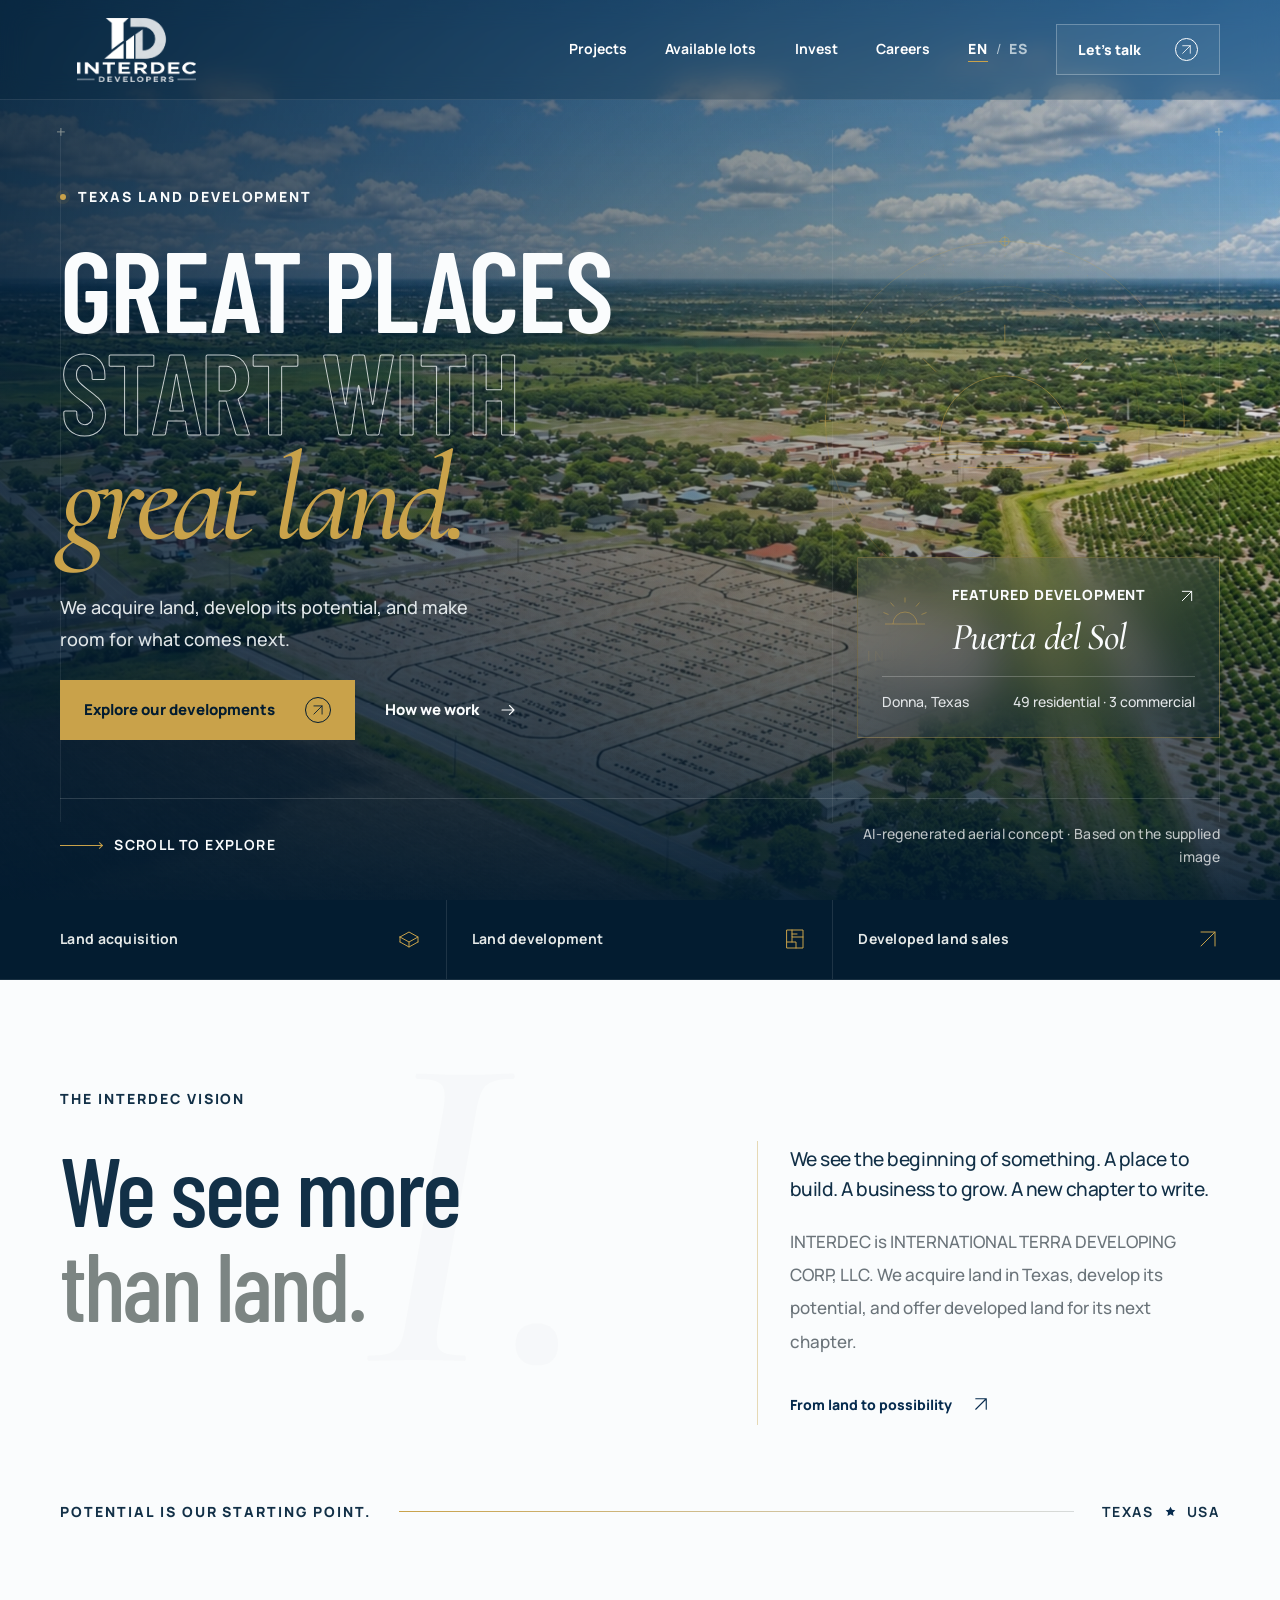
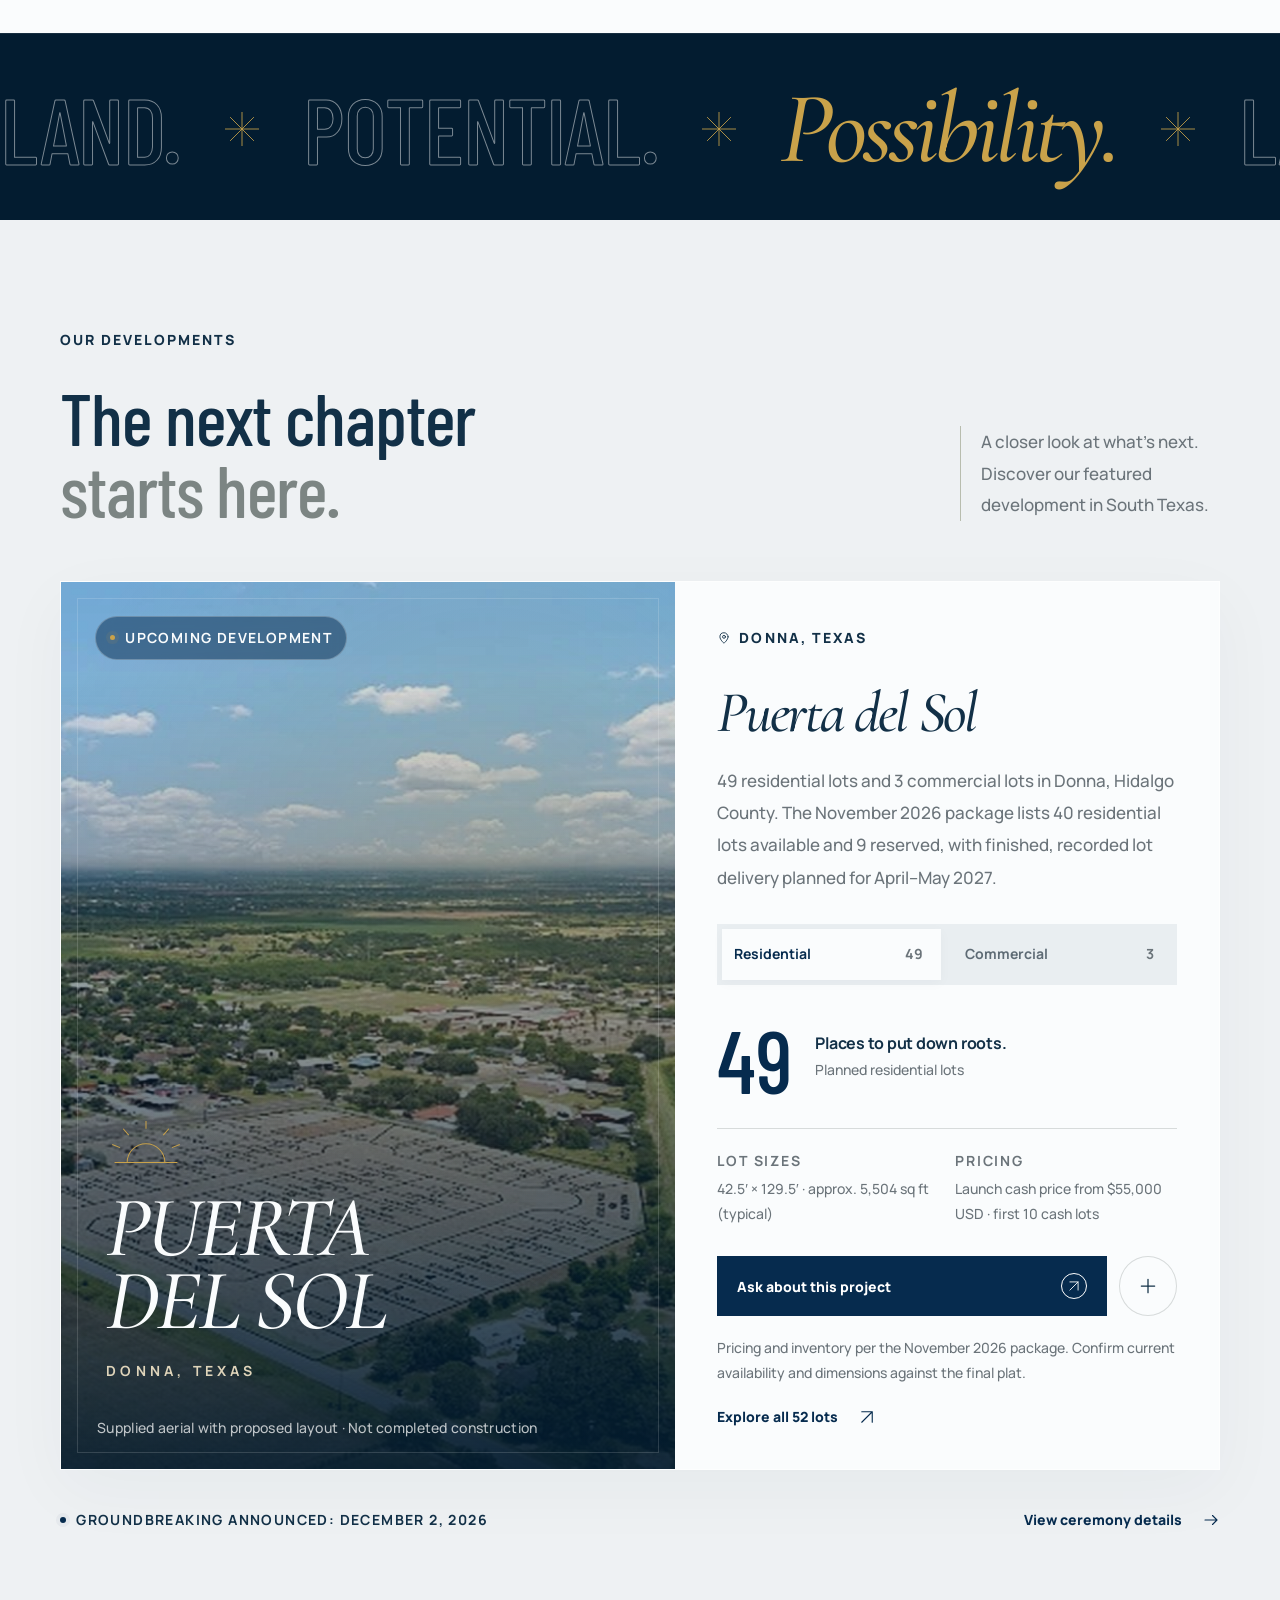
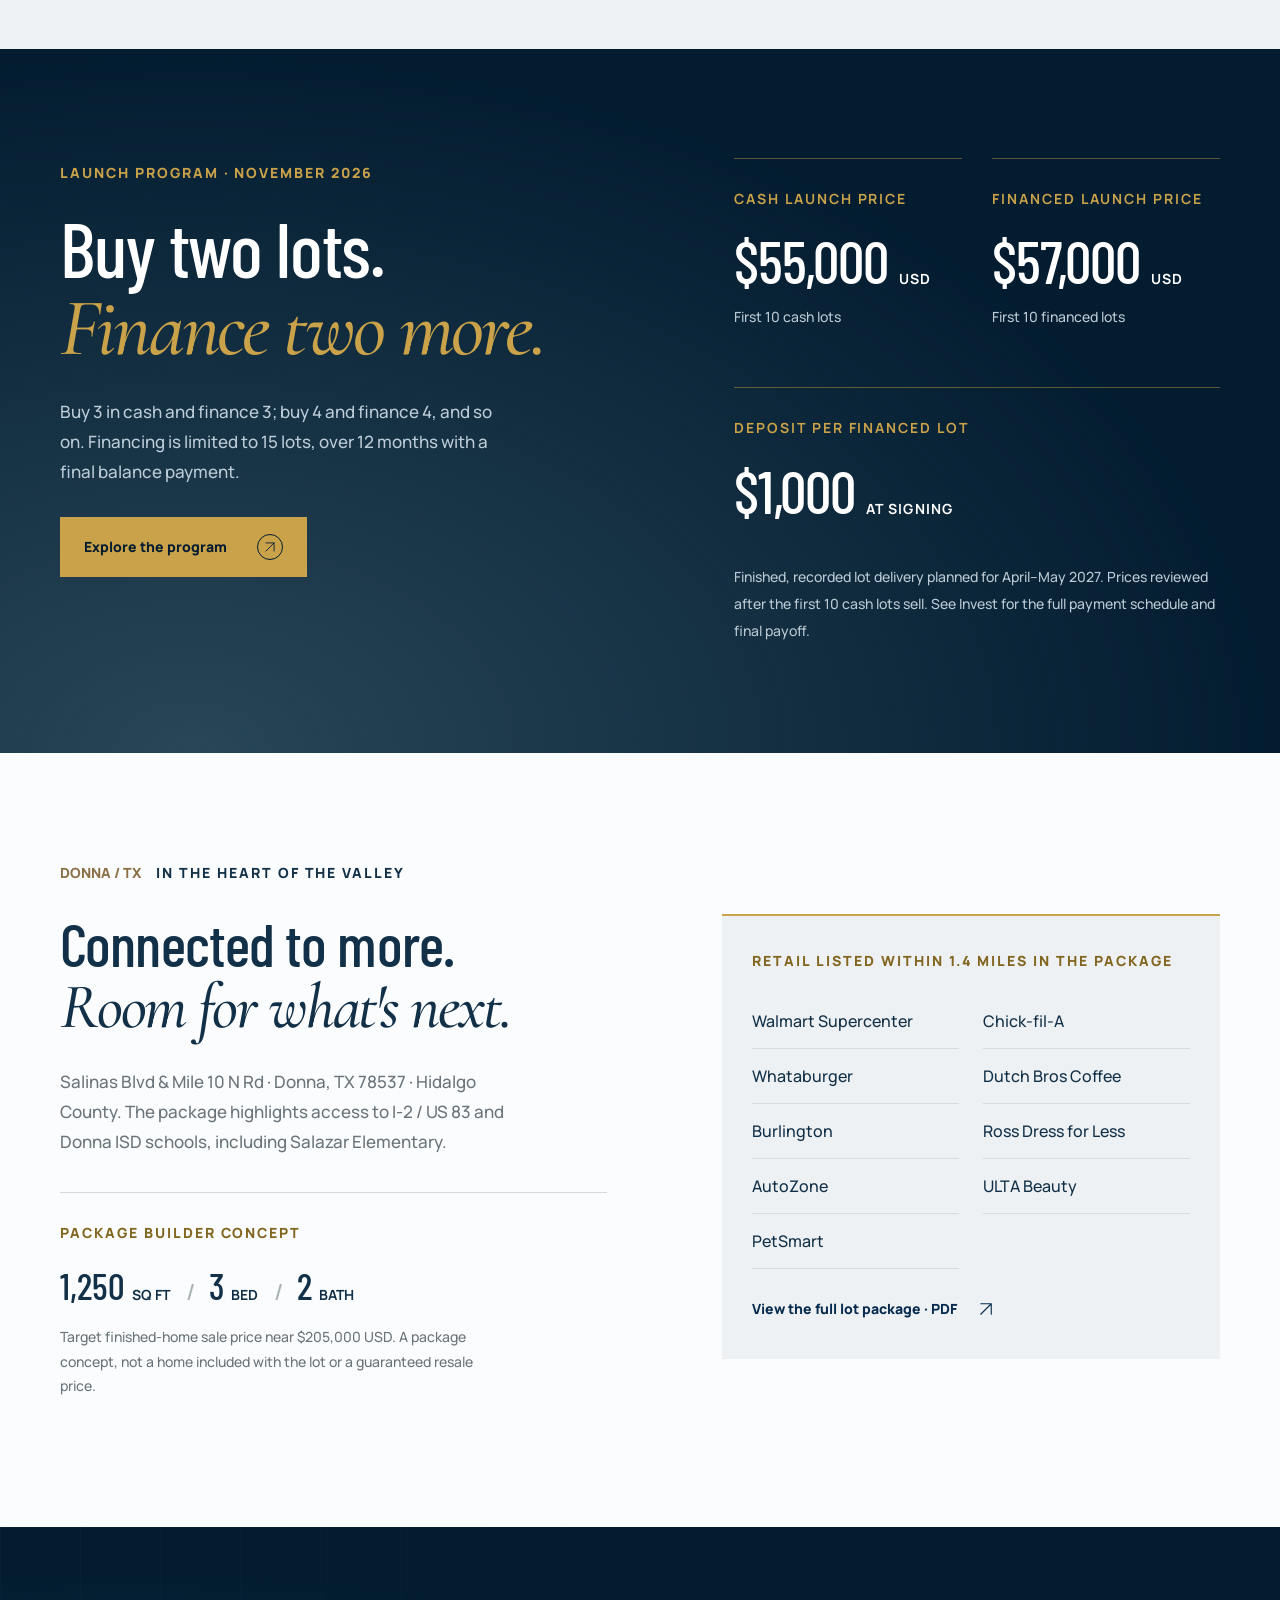
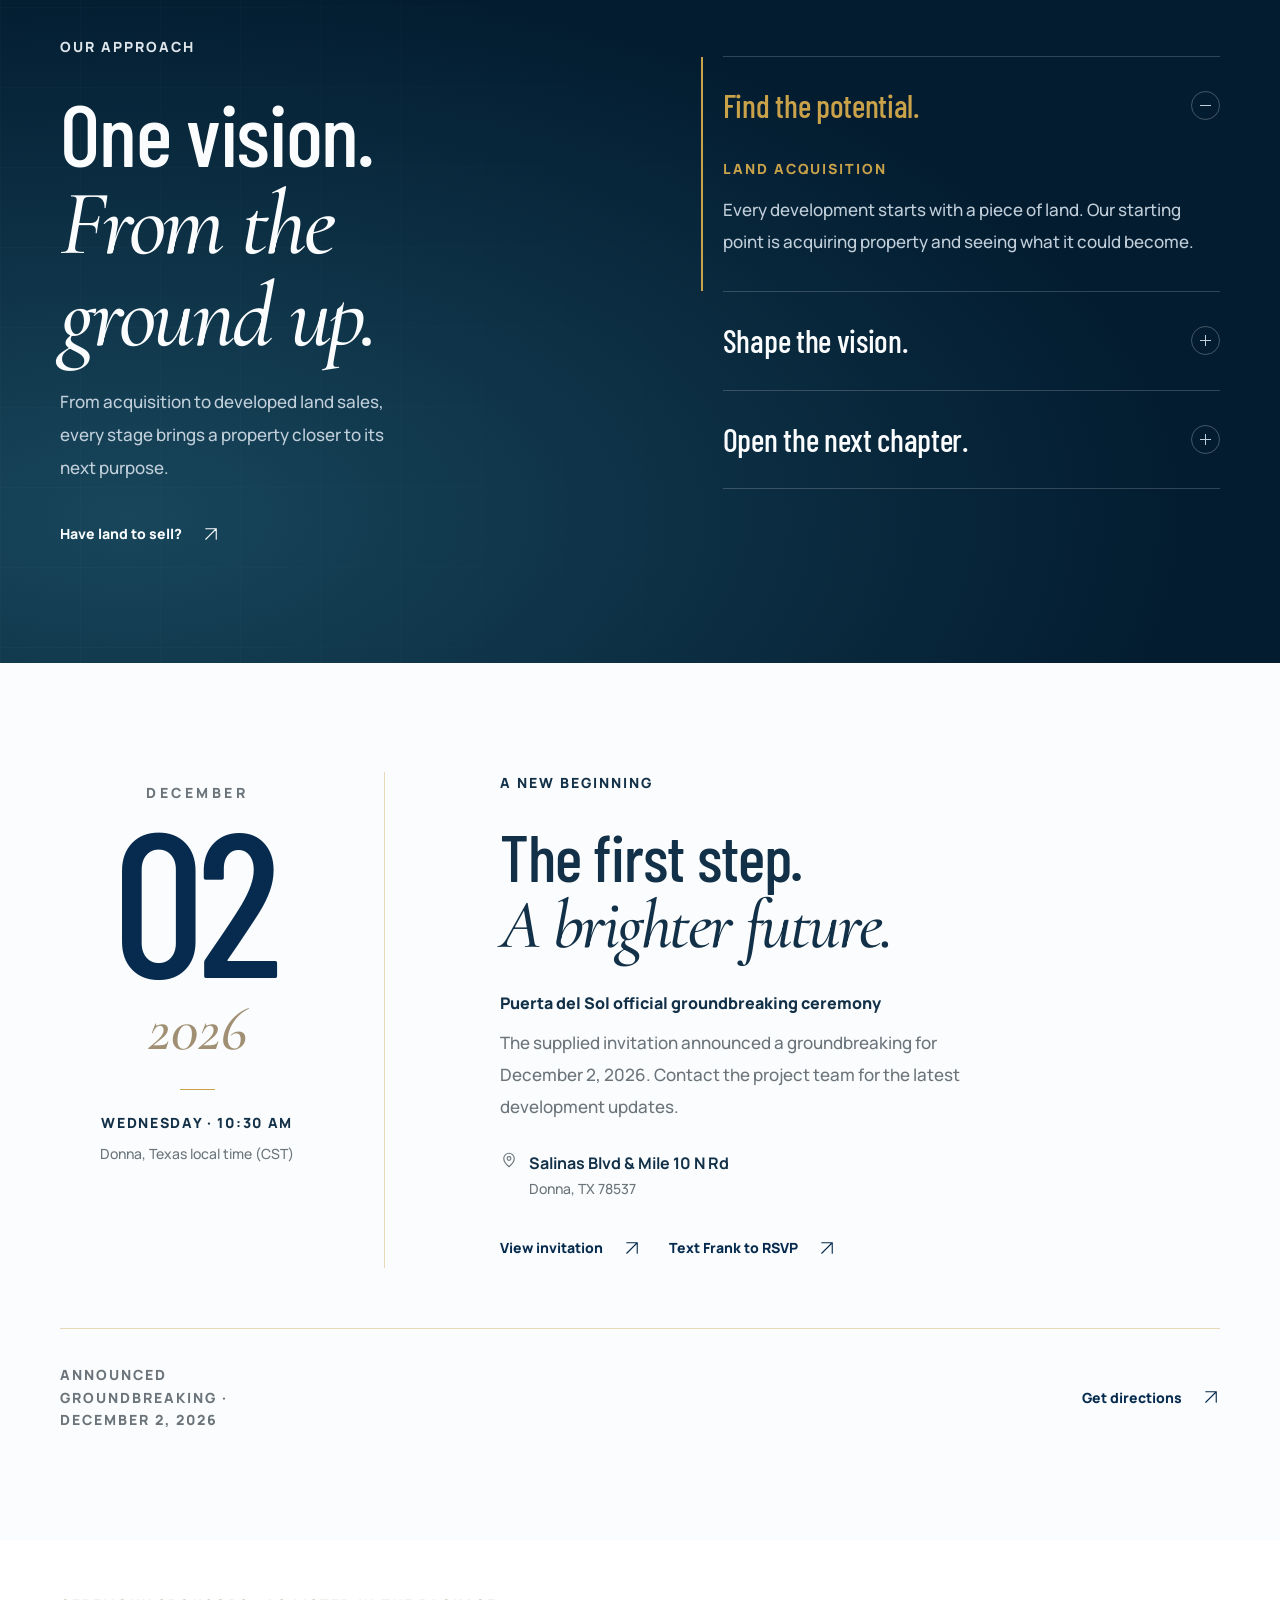
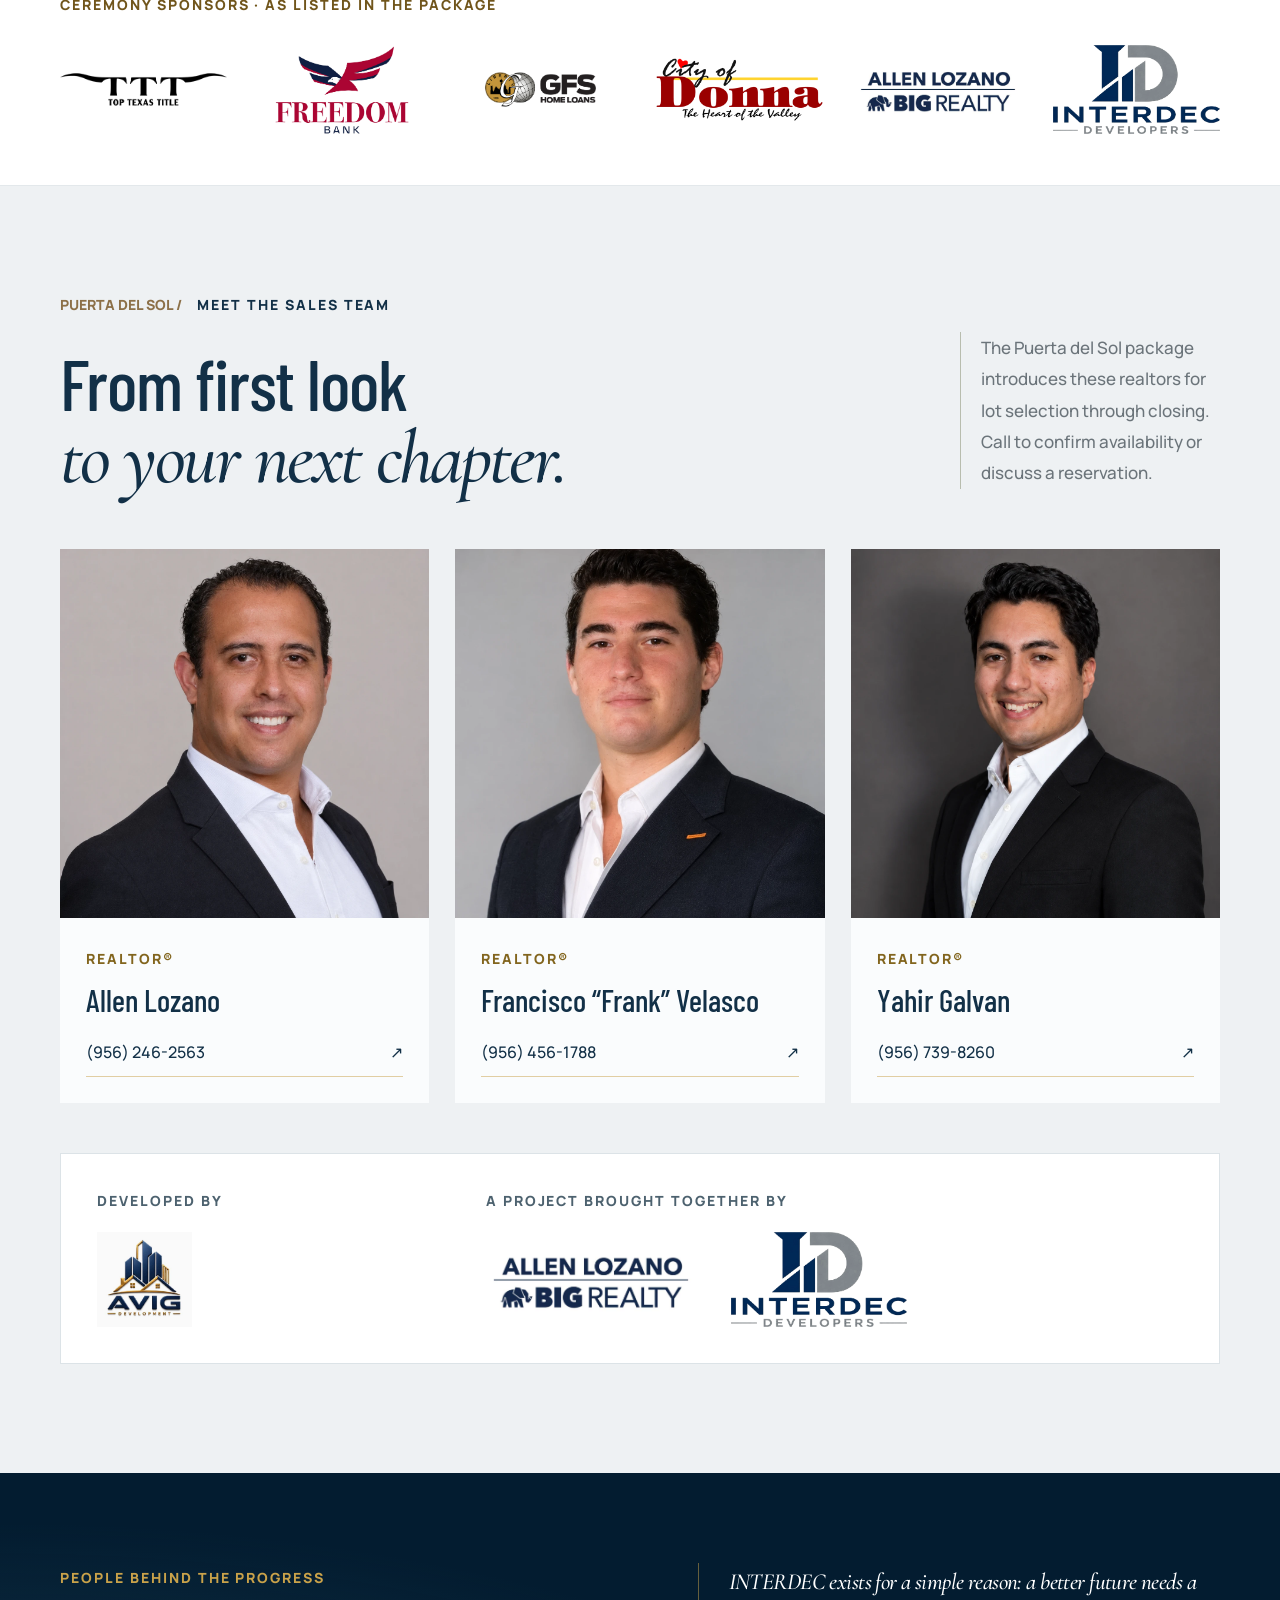
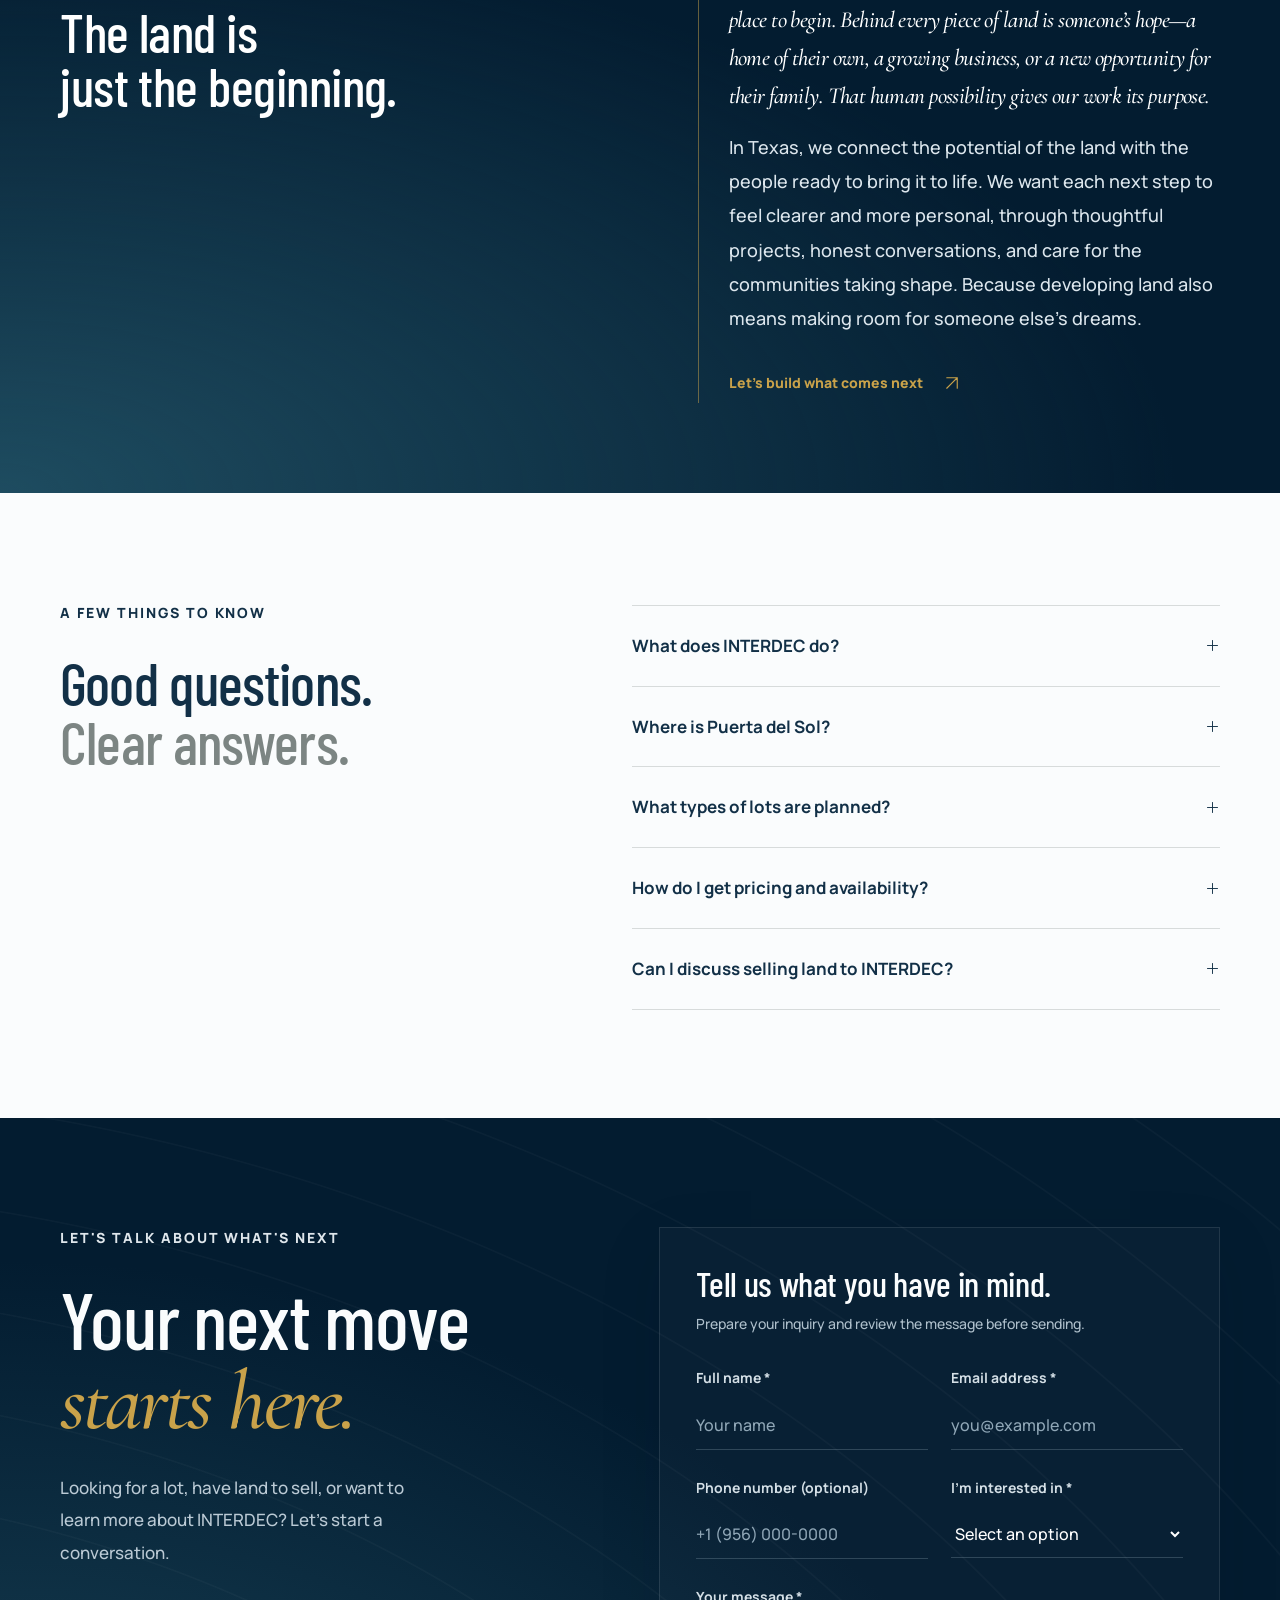
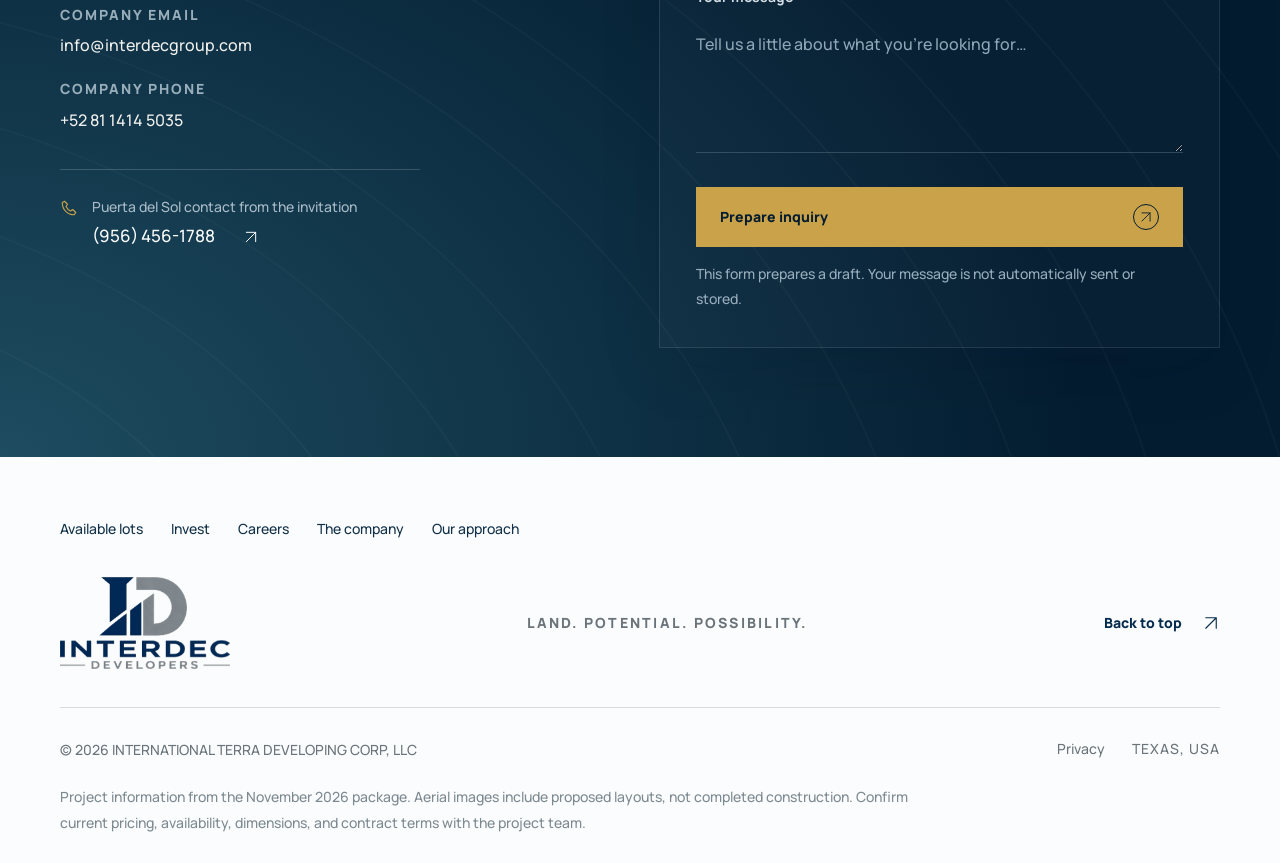
==== commit f347b383: "Unify mobile navigation and polish final company copy" ====
--- a/index.html
+++ b/index.html
@@ -202,7 +202,7 @@
     </section>
 
     <section class="contact section-pad" id="contact" aria-labelledby="contact-title">
-      <div class="contact-copy reveal"><div class="section-label light-label"><span data-es="HABLEMOS DE LO QUE VIENE">LET'S TALK ABOUT WHAT'S NEXT</span></div><h2 class="display-title" id="contact-title"><span data-es="Tu siguiente">Your next move</span><br><em data-es="paso comienza aquí.">starts here.</em></h2><p data-es="¿Buscas un lote, tienes un terreno para vender o quieres conocer más sobre INTERDEC? Comencemos una conversación.">Looking for a lot, have land to sell, or want to learn more about INTERDEC? Let's start a conversation.</p><div class="contact-details"><div><span class="eyebrow" data-es="CORREO DE LA EMPRESA">COMPANY EMAIL</span><a id="company-email" class="contact-value" href="mailto:info@interdecgroup.com">info@interdecgroup.com</a></div><div><span class="eyebrow" data-es="TELÉFONO DE LA EMPRESA">COMPANY PHONE</span><a id="company-phone" class="contact-value" href="tel:+528114145035">+52 81 1414 5035</a></div><div><span class="eyebrow" id="company-address-label" data-es="VISITAS">VISITS</span><span class="contact-value" id="company-address" data-es="Contacta a nuestro equipo para coordinar una visita.">Contact our team to arrange a visit.</span></div></div><div class="project-contact"><svg class="icon"><use href="#phone"/></svg><div><span data-es="Contacto de Puerta del Sol según la invitación">Puerta del Sol contact from the invitation</span><a id="project-phone" href="tel:+19564561788">(956) 456-1788 <svg class="icon"><use href="#arrow-up-right"/></svg></a></div></div></div>
+      <div class="contact-copy reveal"><div class="section-label light-label"><span data-es="HABLEMOS DE LO QUE VIENE">LET'S TALK ABOUT WHAT'S NEXT</span></div><h2 class="display-title" id="contact-title"><span data-es="Tu siguiente">Your next move</span><br><em data-es="paso comienza aquí.">starts here.</em></h2><p data-es="¿Buscas un lote, tienes un terreno para vender o quieres conocer más sobre INTERDEC? Comencemos una conversación.">Looking for a lot, have land to sell, or want to learn more about INTERDEC? Let's start a conversation.</p><div class="contact-details"><div><span class="eyebrow" data-es="CORREO DE LA EMPRESA">COMPANY EMAIL</span><a id="company-email" class="contact-value" href="mailto:info@interdecgroup.com">info@interdecgroup.com</a></div><div><span class="eyebrow" data-es="TELÉFONO DE LA EMPRESA">COMPANY PHONE</span><a id="company-phone" class="contact-value" href="tel:+528114145035">+52 81 1414 5035</a></div></div><div class="project-contact"><svg class="icon"><use href="#phone"/></svg><div><span data-es="Contacto de Puerta del Sol según la invitación">Puerta del Sol contact from the invitation</span><a id="project-phone" href="tel:+19564561788">(956) 456-1788 <svg class="icon"><use href="#arrow-up-right"/></svg></a></div></div></div>
       <div class="contact-form-wrap reveal"><form id="inquiry-form"><h3 data-es="Cuéntanos qué tienes en mente.">Tell us what you have in mind.</h3><p class="form-intro" data-es="Prepara tu consulta y revisa el mensaje antes de enviarlo.">Prepare your inquiry and review the message before sending.</p><div class="form-row"><div class="form-field"><label for="full-name"><span data-es="Nombre completo">Full name</span> <span aria-hidden="true">*</span></label><input id="full-name" name="name" type="text" autocomplete="name" maxlength="100" required placeholder="Your name" data-placeholder-es="Tu nombre"></div><div class="form-field"><label for="email-address"><span data-es="Correo electrónico">Email address</span> <span aria-hidden="true">*</span></label><input id="email-address" name="email" type="email" autocomplete="email" maxlength="200" required placeholder="you@example.com" data-placeholder-es="tu@ejemplo.com"></div></div><div class="form-row"><div class="form-field"><label for="phone-number" data-es="Teléfono (opcional)">Phone number (optional)</label><input id="phone-number" name="phone" type="tel" autocomplete="tel" maxlength="40" placeholder="+1 (956) 000-0000"></div><div class="form-field"><label for="interest"><span data-es="Me interesa">I'm interested in</span> <span aria-hidden="true">*</span></label><select id="interest" name="interest" required><option value="" data-es="Selecciona una opción">Select an option</option><option value="residential" data-es="Lotes residenciales">Residential lots</option><option value="commercial" data-es="Lotes comerciales">Commercial lots</option><option value="land" data-es="Tengo un terreno para vender">I have land to sell</option><option value="general" data-es="Información general">General information</option></select></div></div><div class="form-field"><label for="message"><span data-es="Tu mensaje">Your message</span> <span aria-hidden="true">*</span></label><textarea id="message" name="message" rows="4" maxlength="3000" required placeholder="Tell us a little about what you're looking for…" data-placeholder-es="Cuéntanos un poco sobre lo que buscas…"></textarea></div><button class="button button-white form-submit" type="submit" disabled><span data-es="Preparar consulta">Prepare inquiry</span><svg class="icon"><use href="#arrow-up-right"/></svg></button><p class="form-note" id="form-note" data-es="Este formulario prepara un borrador. No se envía ni se guarda tu mensaje automáticamente.">This form prepares a draft. Your message is not automatically sent or stored.</p></form></div>
     </section>
   </main>
--- a/design.css
+++ b/design.css
@@ -825,6 +825,14 @@
   backdrop-filter: blur(24px) saturate(135%);
   -webkit-backdrop-filter: blur(24px) saturate(135%);
 }
+.mobile-nav:not([hidden]) {
+  transform-origin: calc(100% - 30px) top;
+  animation: menuReveal 260ms var(--ease-out) both;
+}
+@keyframes menuReveal {
+  from { opacity: 0; transform: translateY(-8px) scale(.98); }
+  to { opacity: 1; transform: none; }
+}
 .mobile-nav a {
   display: flex;
   align-items: center;
@@ -886,5 +894,6 @@
 .type-ribbon.is-paused .type-ribbon-track { animation-play-state: paused; }
 @keyframes ribbonDrift { from { transform: translateX(0); } to { transform: translateX(-25%); } }
 @media (prefers-reduced-motion: reduce) {
+  .mobile-nav:not([hidden]) { animation: none; opacity: 1; transform: none; }
   .type-ribbon-track { animation: none; transform: none; will-change: auto; }
 }
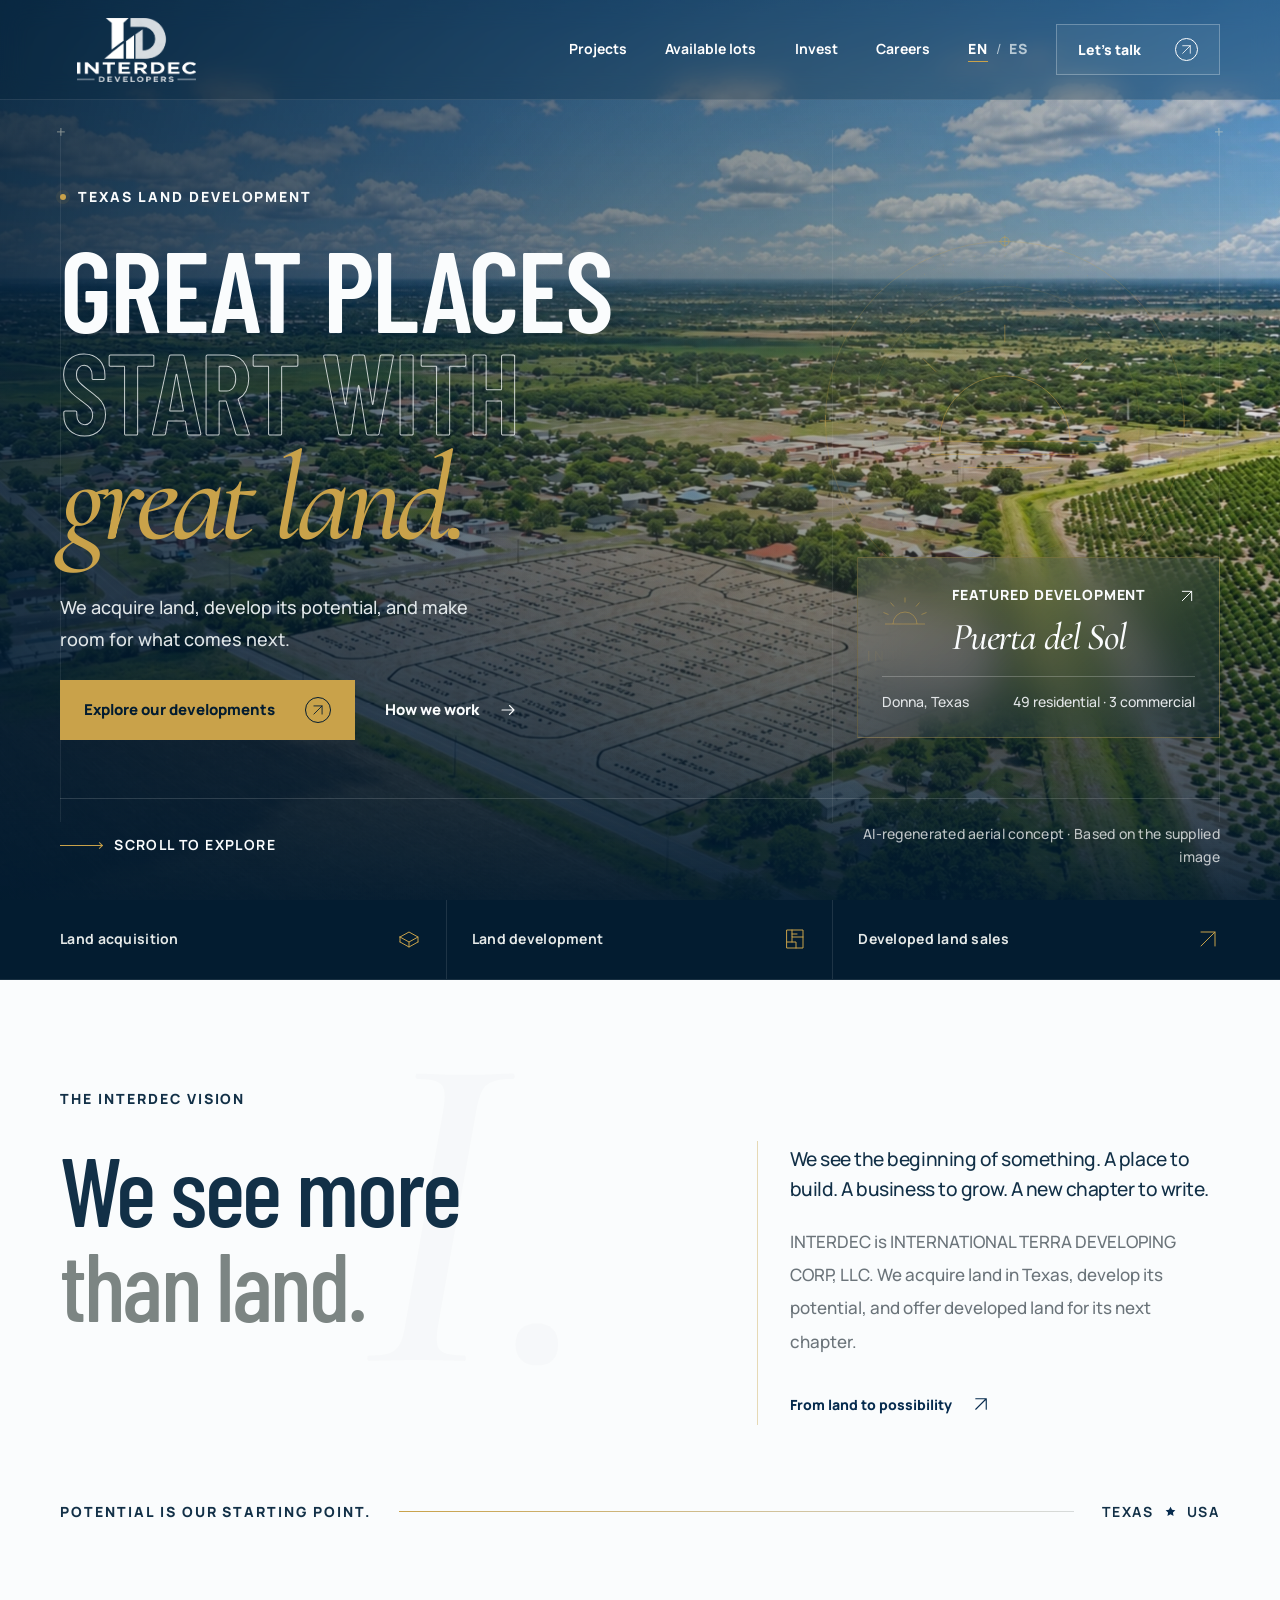
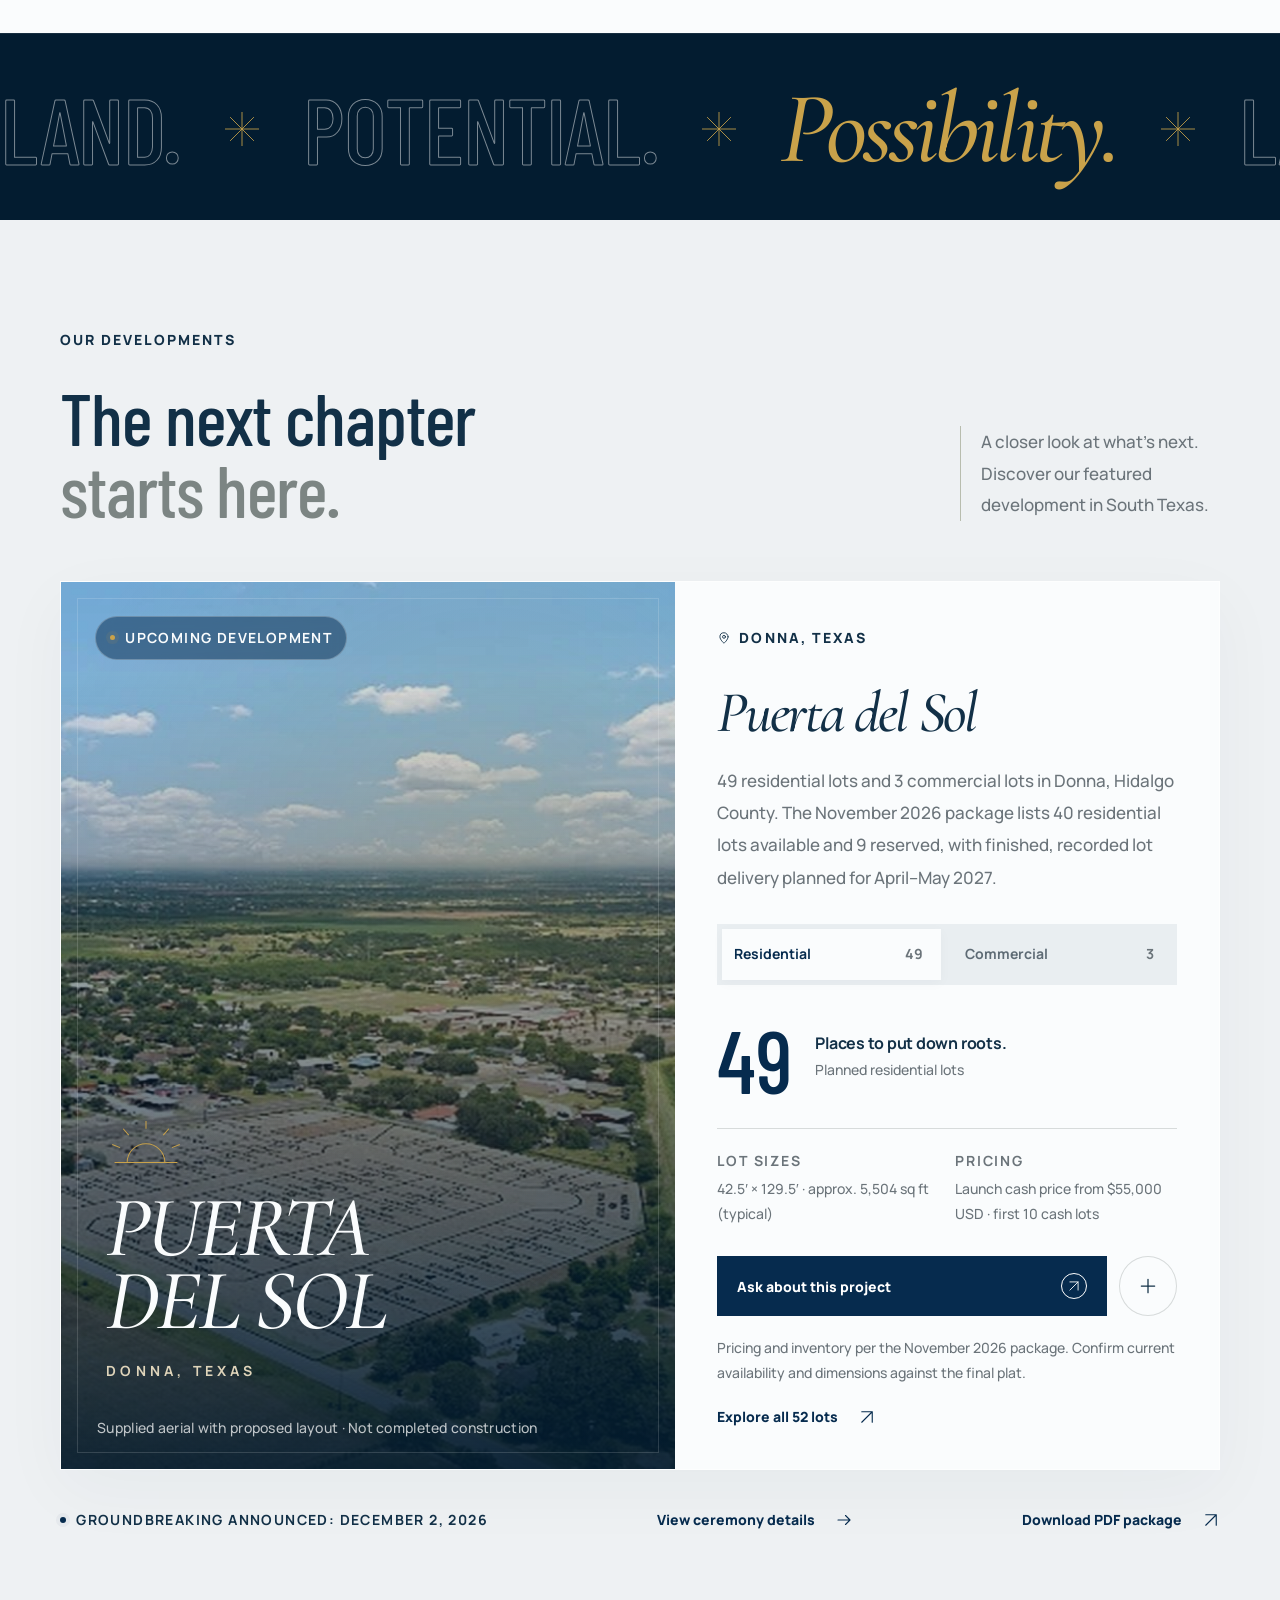
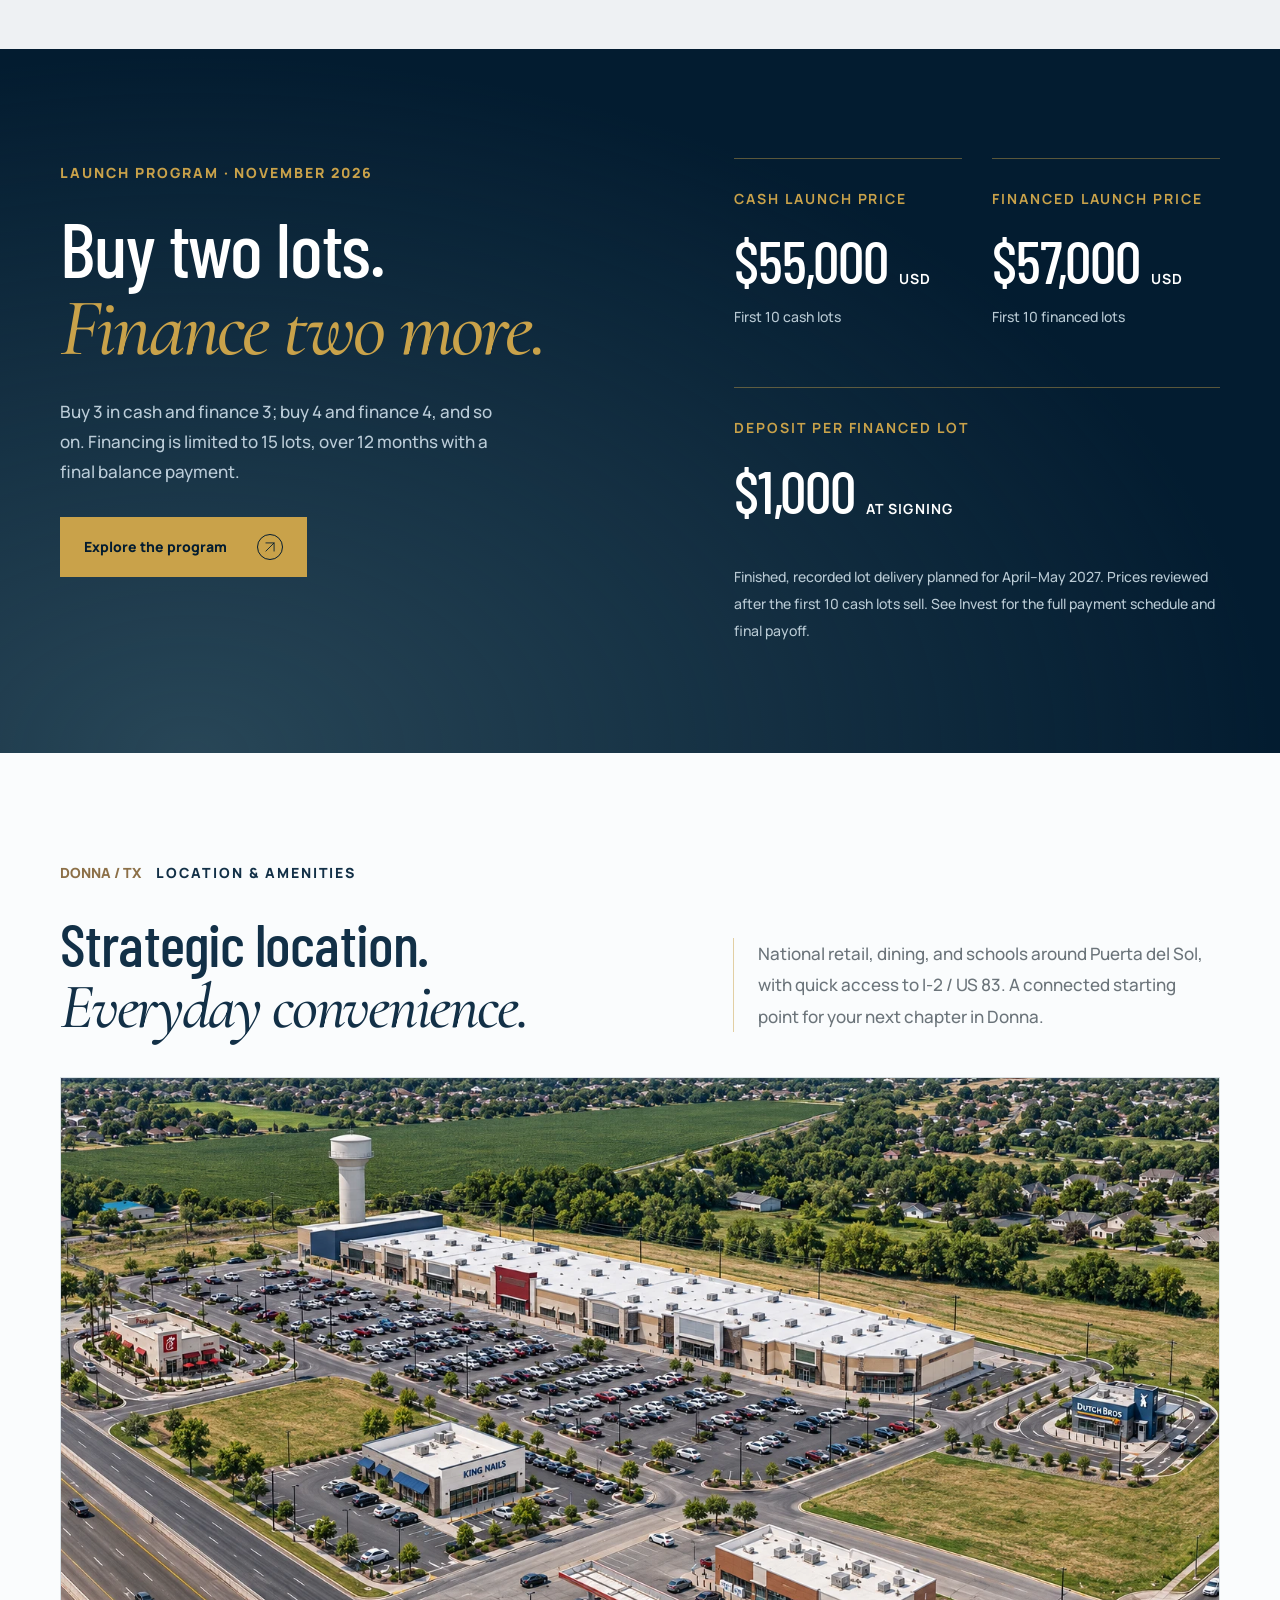
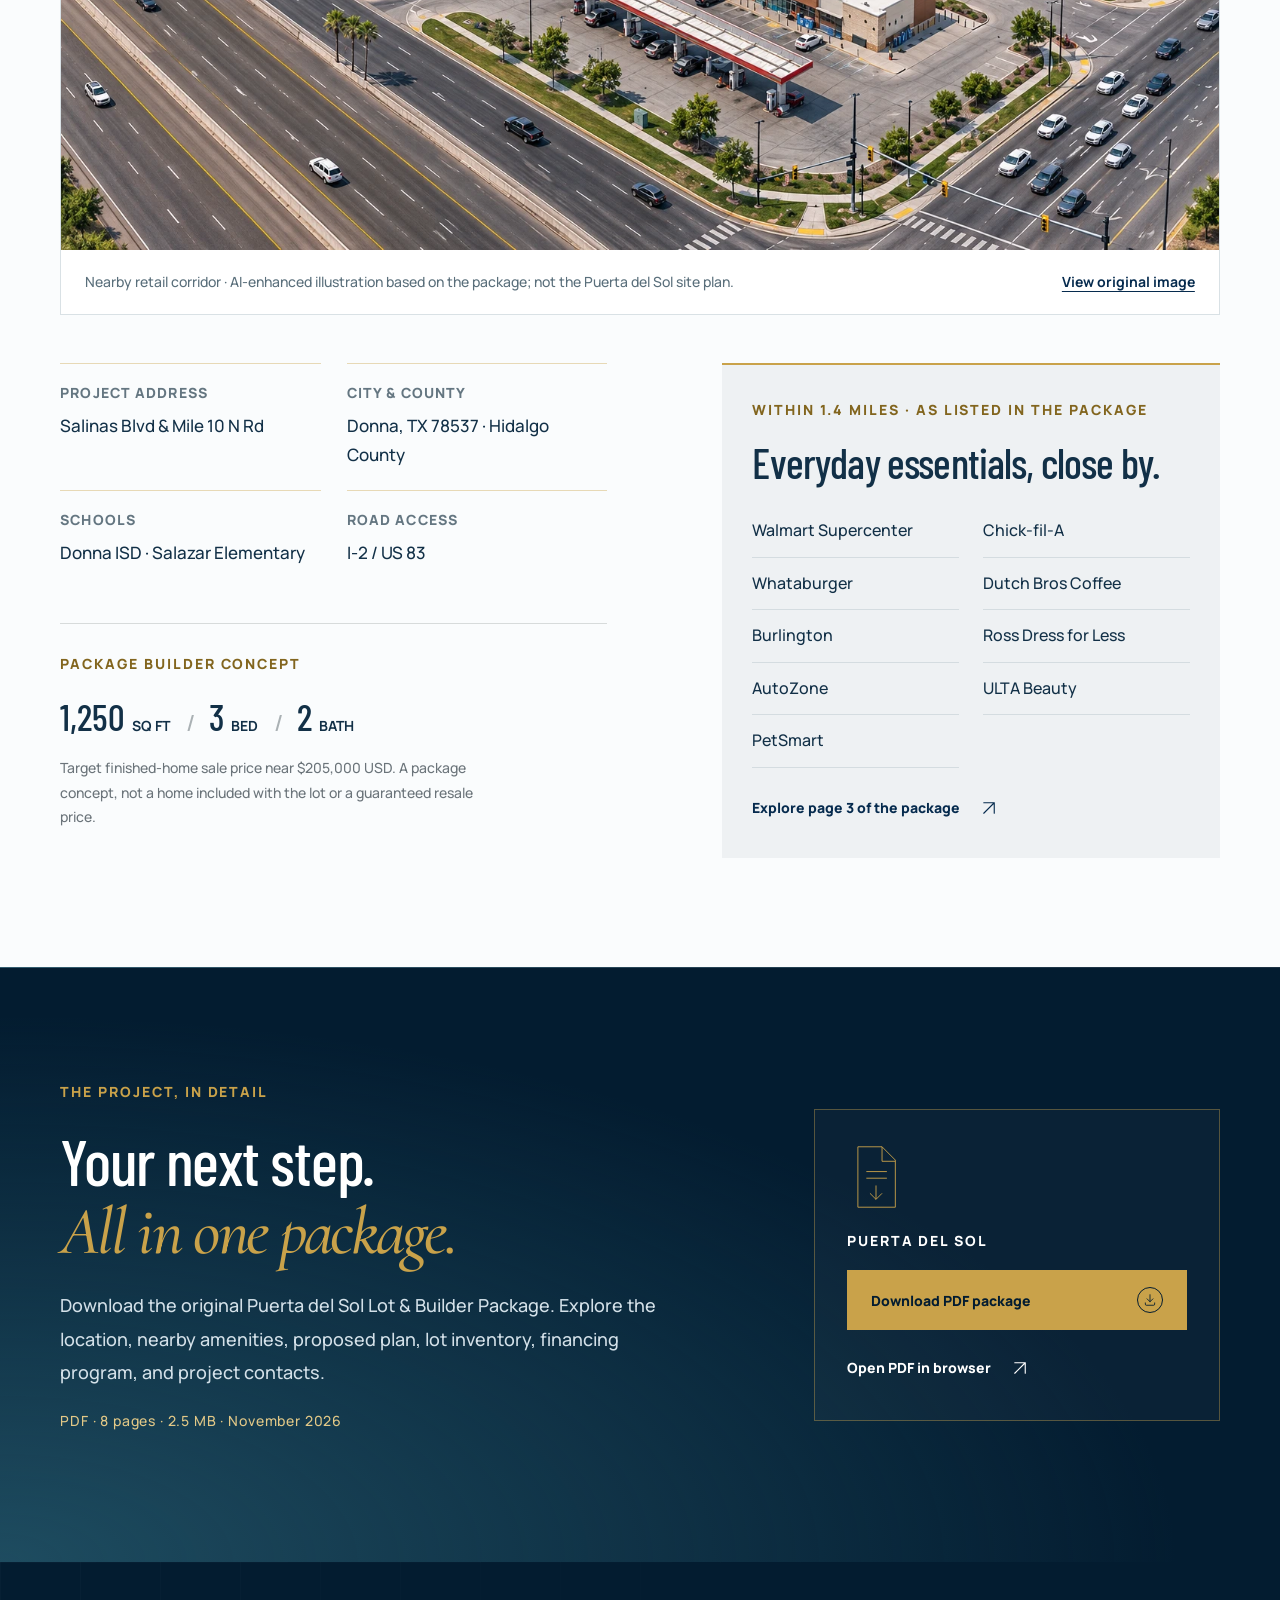
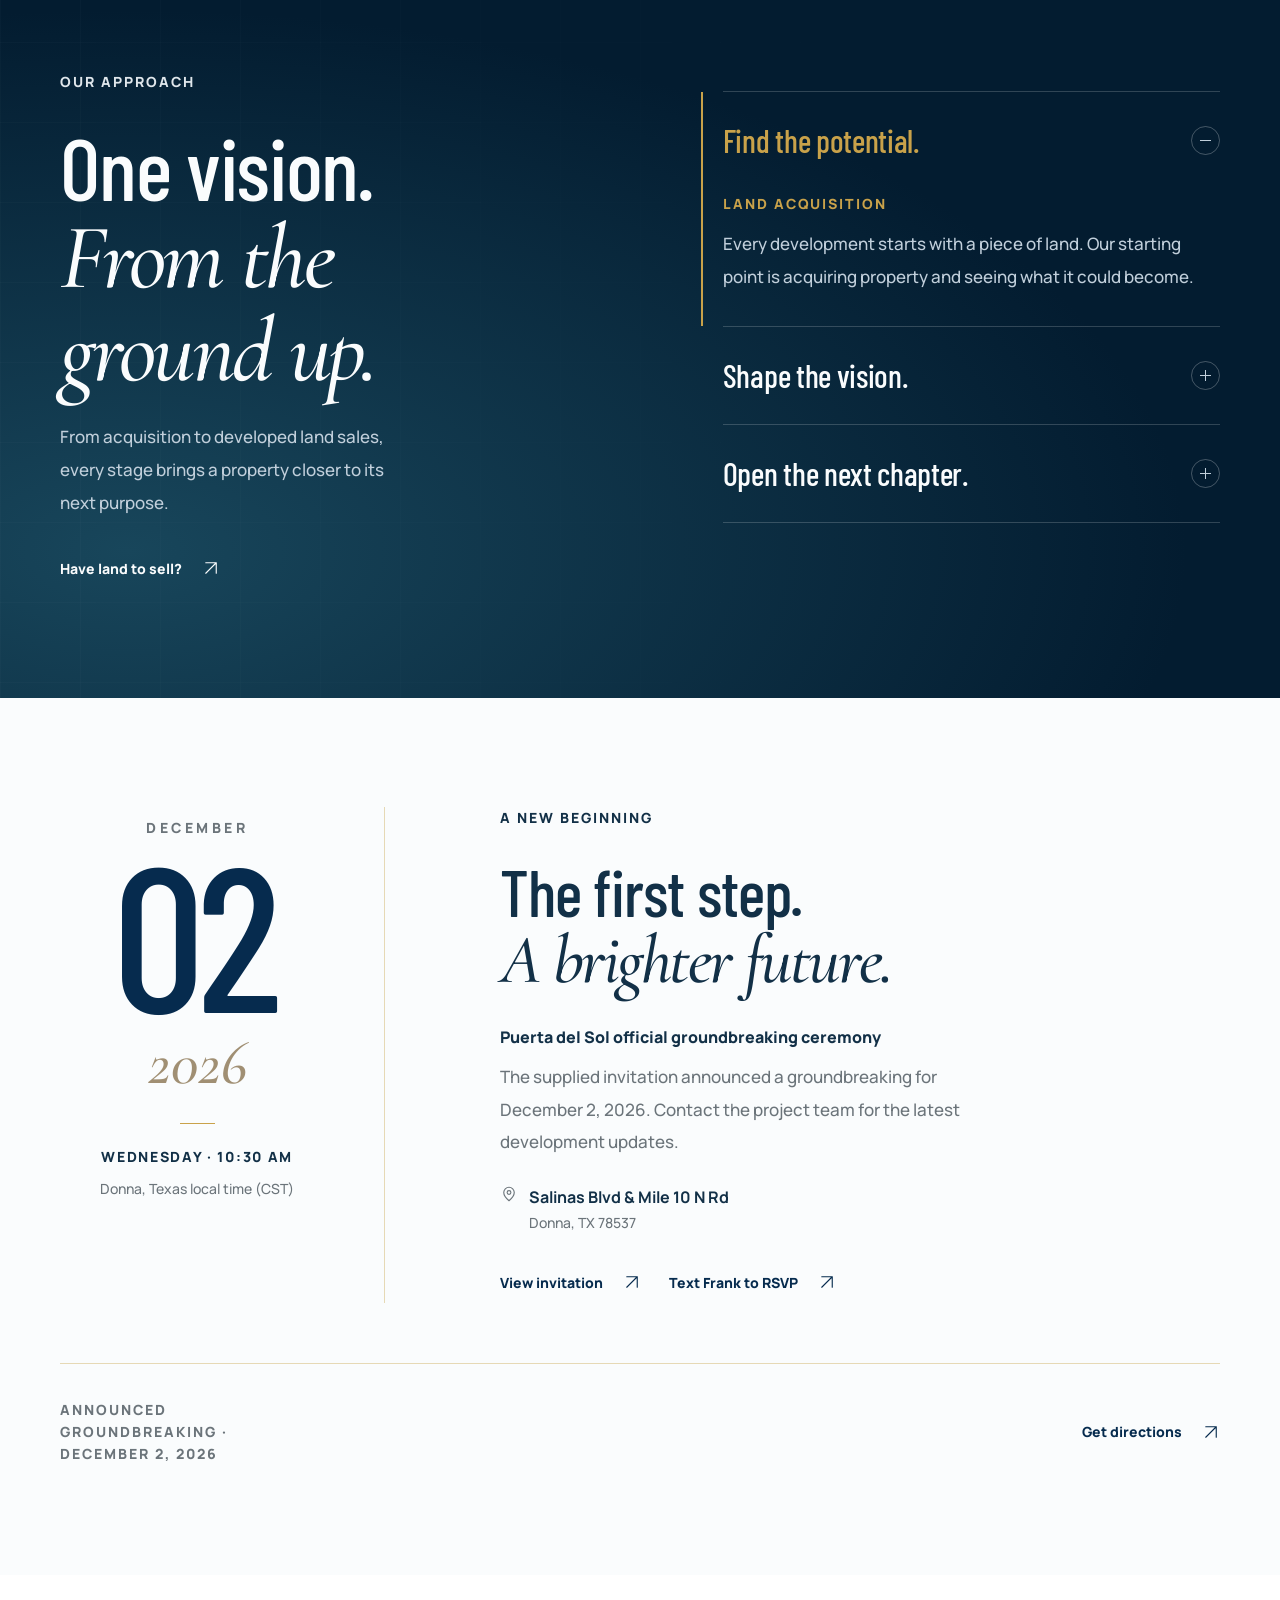
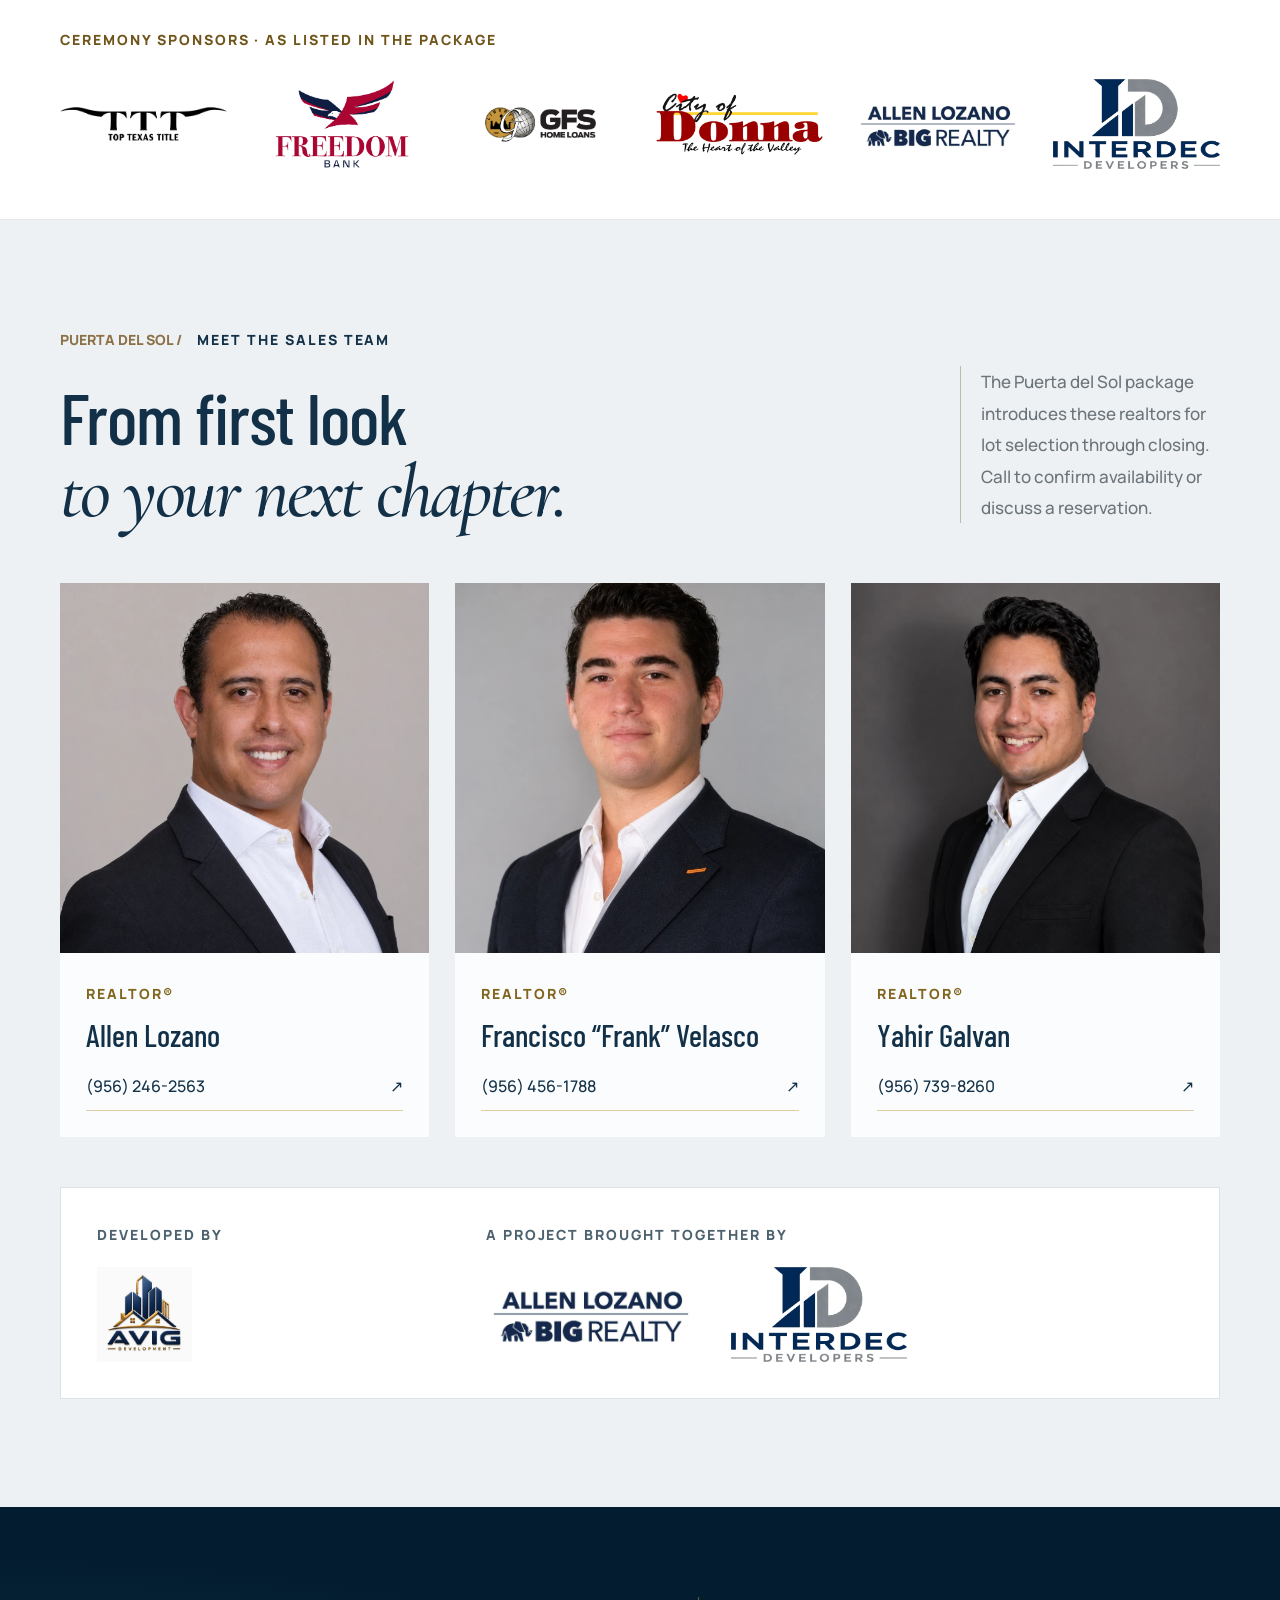
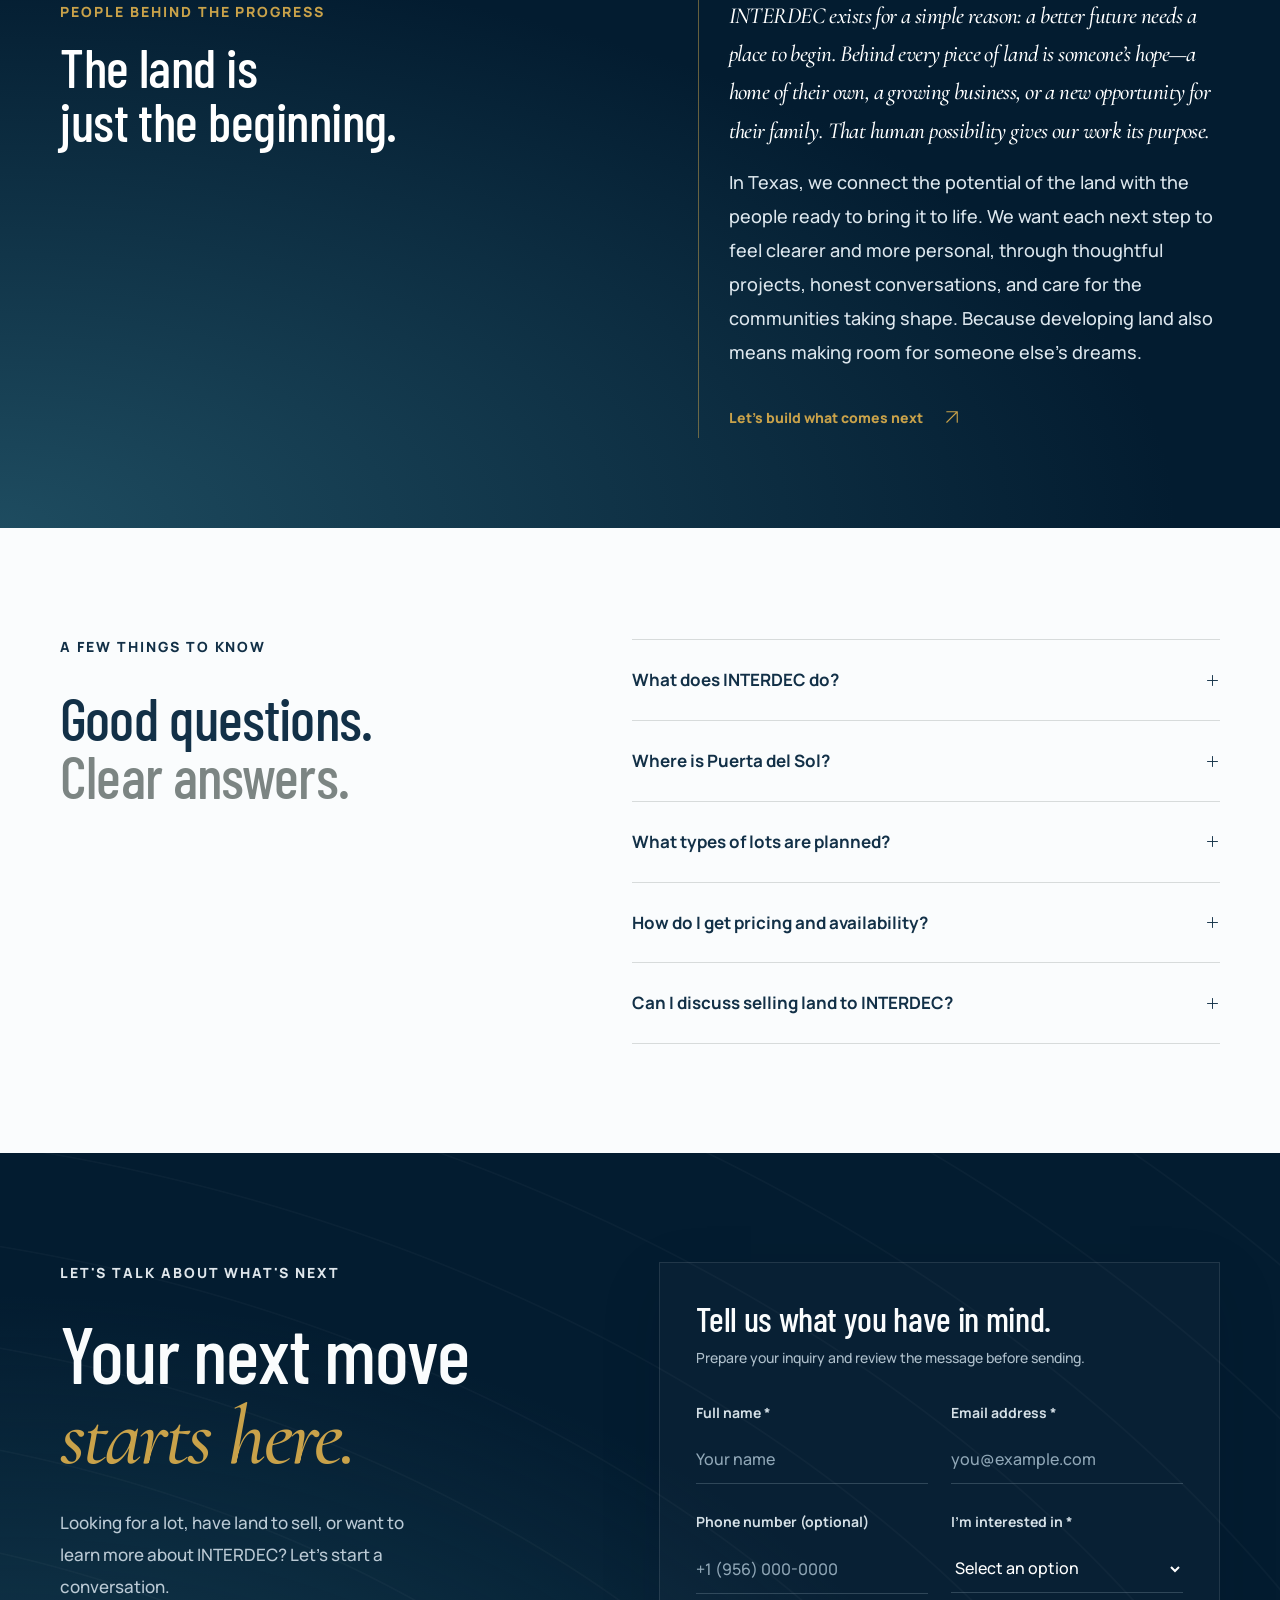
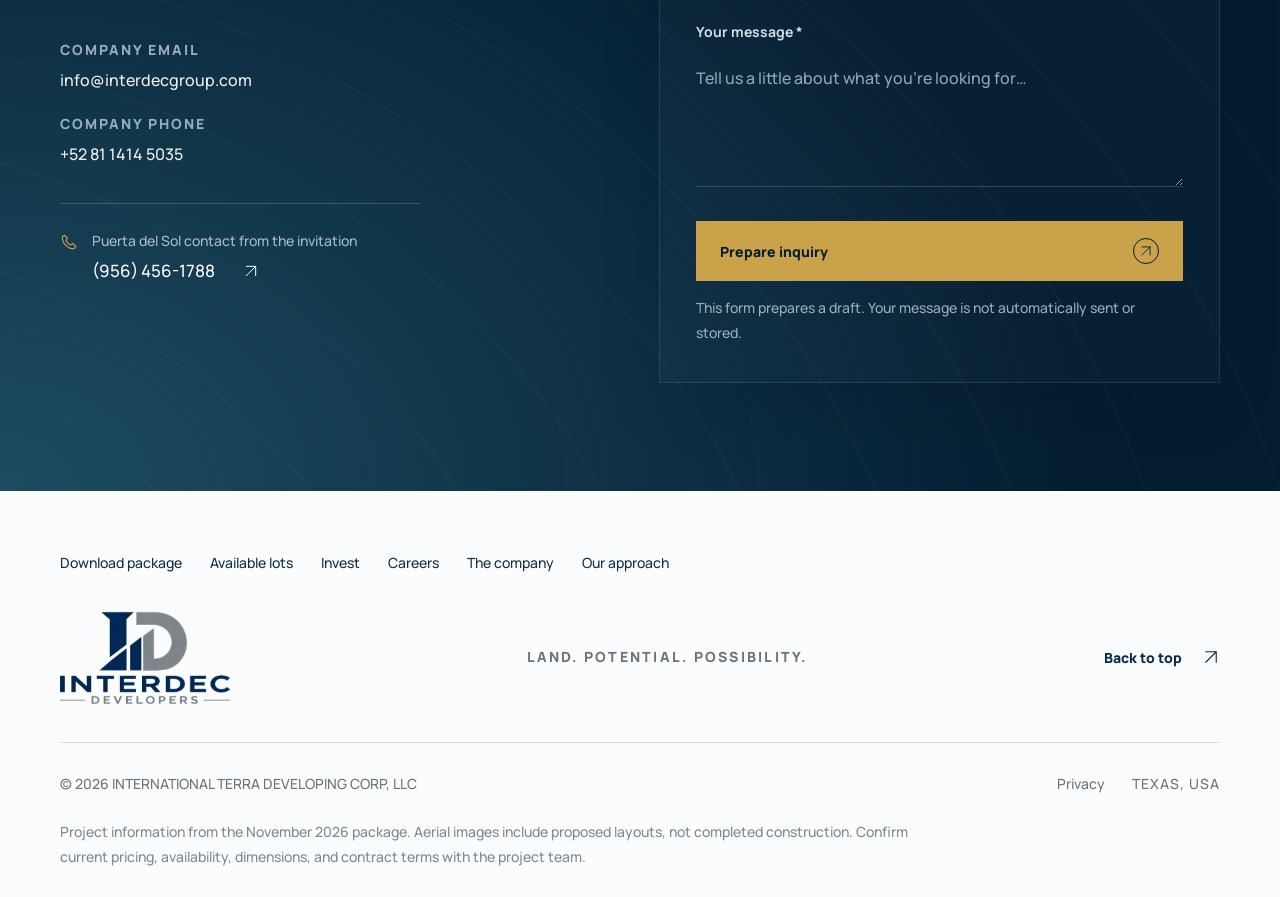
==== commit 91a6a7bf: "Add project PDF downloads and complete compact lot details" ====
--- a/index.html
+++ b/index.html
@@ -41,6 +41,7 @@
     </div>
   </header>
   <nav class="mobile-nav" id="mobile-nav" aria-label="Mobile navigation" hidden>
+    <a href="#top" aria-current="page"><span data-es="Inicio">Home</span></a>
     <a href="#projects"><span data-es="Proyectos">Projects</span></a>
     <a href="#approach"><span data-es="Nuestro proceso">Our approach</span></a>
     <a href="#company"><span data-es="Nosotros">The company</span></a>
@@ -144,7 +145,7 @@
           <p class="project-note" data-es="Precios e inventario según el paquete de noviembre de 2026. Confirma disponibilidad actual y medidas en el plano final.">Pricing and inventory per the November 2026 package. Confirm current availability and dimensions against the final plat.</p><a class="text-link project-inventory-link" href="available-lots.html"><span data-es="Explorar los 52 lotes">Explore all 52 lots</span><svg class="icon"><use href="#arrow-up-right"/></svg></a>
         </div>
       </div>
-      <div class="project-bottom reveal"><span><span class="status-dot navy-dot"></span><span data-es="EL PRÓXIMO COMIENZO: 2 DE DICIEMBRE DE 2026">NEXT MILESTONE: DECEMBER 2, 2026</span></span><a class="text-link" href="#groundbreaking"><span data-es="Estás invitado">You're invited</span><svg class="icon"><use href="#arrow-right"/></svg></a></div>
+      <div class="project-bottom reveal"><span><span class="status-dot navy-dot"></span><span data-es="EL PRÓXIMO COMIENZO: 2 DE DICIEMBRE DE 2026">NEXT MILESTONE: DECEMBER 2, 2026</span></span><a class="text-link" href="#groundbreaking"><span data-es="Estás invitado">You're invited</span><svg class="icon"><use href="#arrow-right"/></svg></a><a class="text-link" href="#downloads"><span data-es="Descargar paquete PDF">Download PDF package</span><svg class="icon"><use href="#arrow-up-right"/></svg></a></div>
     </section>
 
     <section class="launch-band section-pad" aria-labelledby="launch-title">
@@ -152,10 +153,21 @@
       <div class="launch-facts reveal"><div><span data-es="PRECIO INICIAL DE CONTADO">CASH LAUNCH PRICE</span><strong>$55,000 <small>USD</small></strong><p data-es="Primeros 10 lotes de contado">First 10 cash lots</p></div><div><span data-es="PRECIO INICIAL FINANCIADO">FINANCED LAUNCH PRICE</span><strong>$57,000 <small>USD</small></strong><p data-es="Primeros 10 lotes financiados">First 10 financed lots</p></div><div class="launch-deposit"><span data-es="DEPÓSITO POR LOTE FINANCIADO">DEPOSIT PER FINANCED LOT</span><strong>$1,000 <small data-es="AL FIRMAR">AT SIGNING</small></strong></div><p class="launch-source" data-es="Entrega de lotes terminados y registrados prevista: abril–mayo de 2027. Precios sujetos a revisión después de vender los primeros 10 lotes de contado. Consulta el calendario completo y el pago final en Invierte.">Finished, recorded lot delivery planned for April–May 2027. Prices reviewed after the first 10 cash lots sell. See Invest for the full payment schedule and final payoff.</p></div>
     </section>
 
-    <section class="location-section section-pad" aria-labelledby="location-title">
-      <div class="section-label reveal"><span class="label-index">DONNA / TX</span><span data-es="EN EL CORAZÓN DEL VALLE">IN THE HEART OF THE VALLEY</span></div>
-      <div class="location-grid"><div class="reveal"><h2 class="display-title" id="location-title"><span data-es="Cerca de todo.">Connected to more.</span><br><em data-es="Espacio para lo que viene.">Room for what's next.</em></h2><p data-es="Salinas Blvd y Mile 10 N Rd · Donna, TX 78537 · Condado de Hidalgo. El paquete destaca acceso a I-2 / US 83 y escuelas de Donna ISD, incluida Salazar Elementary.">Salinas Blvd &amp; Mile 10 N Rd · Donna, TX 78537 · Hidalgo County. The package highlights access to I-2 / US 83 and Donna ISD schools, including Salazar Elementary.</p><div class="home-concept"><span class="eyebrow" data-es="CONCEPTO PARA CONSTRUCTORES DEL PAQUETE">PACKAGE BUILDER CONCEPT</span><strong>1,250 <small data-es="PIES²">SQ FT</small> <span> / </span> 3 <small data-es="RECÁMARAS">BED</small> <span> / </span> 2 <small data-es="BAÑOS">BATH</small></strong><p data-es="Precio de venta objetivo de la vivienda terminada: cerca de $205,000 USD. Es un concepto del paquete, no una vivienda incluida con el lote ni un precio de reventa garantizado.">Target finished-home sale price near $205,000 USD. A package concept, not a home included with the lot or a guaranteed resale price.</p></div></div><div class="location-amenities reveal"><span class="eyebrow" data-es="EL PAQUETE ENUMERA ESTOS COMERCIOS A 1.4 MILLAS O MENOS">RETAIL LISTED WITHIN 1.4 MILES IN THE PACKAGE</span><ul><li>Walmart Supercenter</li><li>Chick-fil-A</li><li>Whataburger</li><li>Dutch Bros Coffee</li><li>Burlington</li><li>Ross Dress for Less</li><li>AutoZone</li><li>ULTA Beauty</li><li>PetSmart</li></ul><a class="text-link" href="assets/documents/puerta-del-sol-lot-package-nov-2026.pdf" target="_blank" rel="noopener"><span data-es="Ver el paquete completo · PDF">View the full lot package · PDF</span><svg class="icon"><use href="#arrow-up-right"/></svg></a></div></div>
-    </section>
+    <section class="location-section section-pad" id="location" aria-labelledby="location-title">
+      <div class="section-label reveal"><span class="label-index">DONNA / TX</span><span data-es="UBICACIÓN Y SERVICIOS">LOCATION &amp; AMENITIES</span></div>
+      <div class="location-heading reveal"><h2 class="display-title" id="location-title"><span data-es="Ubicación estratégica.">Strategic location.</span><br><em data-es="Comodidad todos los días.">Everyday convenience.</em></h2><p data-es="Comercios nacionales, restaurantes y escuelas cerca de Puerta del Sol, con acceso rápido a I-2 / US 83. Un punto de partida conectado para tu próximo capítulo en Donna.">National retail, dining, and schools around Puerta del Sol, with quick access to I-2 / US 83. A connected starting point for your next chapter in Donna.</p></div>
+      <figure class="location-visual reveal"><img src="assets/images/nearby-retail-hd.webp" width="1536" height="1024" alt="AI-enhanced illustration of the nearby retail corridor based on the package aerial" loading="lazy" decoding="async"><figcaption><span data-es="Corredor comercial cercano · Ilustración mejorada con IA a partir del paquete; no es el plano de Puerta del Sol.">Nearby retail corridor · AI-enhanced illustration based on the package; not the Puerta del Sol site plan.</span><a href="assets/images/package/nearby-retail-aerial.jpeg" target="_blank" rel="noopener" data-es="Ver imagen original">View original image</a></figcaption></figure>
+      <div class="location-grid">
+        <div class="location-details reveal"><dl class="location-facts"><div><dt data-es="DIRECCIÓN DEL PROYECTO">PROJECT ADDRESS</dt><dd>Salinas Blvd &amp; Mile 10 N Rd</dd></div><div><dt data-es="CIUDAD Y CONDADO">CITY &amp; COUNTY</dt><dd>Donna, TX 78537 · Hidalgo County</dd></div><div><dt data-es="ESCUELAS">SCHOOLS</dt><dd>Donna ISD · Salazar Elementary</dd></div><div><dt data-es="ACCESO VIAL">ROAD ACCESS</dt><dd>I-2 / US 83</dd></div></dl><div class="home-concept"><span class="eyebrow" data-es="CONCEPTO PARA CONSTRUCTORES DEL PAQUETE">PACKAGE BUILDER CONCEPT</span><strong>1,250 <small data-es="PIES²">SQ FT</small> <span> / </span> 3 <small data-es="RECÁMARAS">BED</small> <span> / </span> 2 <small data-es="BAÑOS">BATH</small></strong><p data-es="Precio de venta objetivo de la vivienda terminada: cerca de $205,000 USD. Es un concepto del paquete, no una vivienda incluida con el lote ni un precio de reventa garantizado.">Target finished-home sale price near $205,000 USD. A package concept, not a home included with the lot or a guaranteed resale price.</p></div></div>
+        <div class="location-amenities reveal"><span class="eyebrow" data-es="A 1.4 MILLAS O MENOS · SEGÚN EL PAQUETE">WITHIN 1.4 MILES · AS LISTED IN THE PACKAGE</span><h3 data-es="Todo lo esencial, cerca.">Everyday essentials, close by.</h3><ul><li>Walmart Supercenter</li><li>Chick-fil-A</li><li>Whataburger</li><li>Dutch Bros Coffee</li><li>Burlington</li><li>Ross Dress for Less</li><li>AutoZone</li><li>ULTA Beauty</li><li>PetSmart</li></ul><a class="text-link" href="assets/documents/puerta-del-sol-lot-package-nov-2026.pdf#page=3" target="_blank" rel="noopener"><span data-es="Consulta la página 3 del paquete">Explore page 3 of the package</span><svg class="icon"><use href="#arrow-up-right"/></svg></a></div>
+      </div>
+    </section>
+
+    <section class="package-download section-pad" id="downloads" aria-labelledby="package-download-title">
+      <div class="package-download-copy reveal"><span class="eyebrow" data-es="EL PROYECTO, EN DETALLE">THE PROJECT, IN DETAIL</span><h2 class="display-title" id="package-download-title"><span data-es="Tu siguiente paso.">Your next step.</span><br><em data-es="Todo en un paquete.">All in one package.</em></h2><p data-es="Descarga el paquete original de lotes y constructores de Puerta del Sol. Consulta ubicación, servicios cercanos, plano propuesto, inventario, financiamiento y contactos del proyecto.">Download the original Puerta del Sol Lot &amp; Builder Package. Explore the location, nearby amenities, proposed plan, lot inventory, financing program, and project contacts.</p><p class="package-download-meta" data-es="PDF · 8 páginas · 2.5 MB · Noviembre de 2026">PDF · 8 pages · 2.5 MB · November 2026</p></div>
+      <div class="package-download-actions reveal"><svg class="download-document-mark" viewBox="0 0 96 112" fill="none" aria-hidden="true"><path d="M18 6h40l22 22v78H18zM58 6v24h22M32 47h34M32 58h34M48 70v23m-10-10 10 10 10-10" stroke="currentColor" stroke-width="1.5"/></svg><span class="eyebrow">PUERTA DEL SOL</span><a class="button button-white" href="assets/documents/puerta-del-sol-lot-package-nov-2026.pdf" download="Puerta-del-Sol-Lot-Builder-Package.pdf"><span data-es="Descargar paquete PDF">Download PDF package</span><svg class="icon" viewBox="0 0 24 24" aria-hidden="true"><path d="M12 3v12m-5-5 5 5 5-5M4 17v4h16v-4"/></svg></a><a class="text-link light" href="assets/documents/puerta-del-sol-lot-package-nov-2026.pdf" target="_blank" rel="noopener"><span data-es="Abrir PDF en el navegador">Open PDF in browser</span><svg class="icon"><use href="#arrow-up-right"/></svg></a></div>
+    </section>
+
 
     <section class="approach section-pad" id="approach" aria-labelledby="approach-title">
       <div class="approach-art" aria-hidden="true"><svg viewBox="0 0 600 650" fill="none"><path pathLength="1000" d="M-100 500L500 60M-100 560L540 90M-100 620L580 120M-100 680L620 150M-100 740L660 180M-100 800L700 210M-100 860L740 240"/><path pathLength="1000" d="M60 80L560 560M0 120L520 620M-60 160L480 680M120 40L600 500M180 0L640 440"/><circle pathLength="1000" cx="336" cy="330" r="160"/><circle pathLength="1000" cx="336" cy="330" r="195"/><path pathLength="1000" d="M336 90v480M100 330h480"/></svg></div>
@@ -207,7 +219,7 @@
     </section>
   </main>
 
-  <footer class="site-footer"><nav class="footer-page-nav" aria-label="More from INTERDEC"><a href="available-lots.html" data-es="Lotes disponibles">Available lots</a><a href="invest.html" data-es="Invierte">Invest</a><a href="careers.html" data-es="Empleo">Careers</a><a href="#company" data-es="Nosotros">The company</a><a href="#approach" data-es="Nuestro proceso">Our approach</a></nav><div class="footer-top"><a href="#top" class="footer-brand" aria-label="INTERDEC Developers — back to top"><img src="assets/images/package/interdec-logo.png" width="1103" height="594" alt="INTERDEC Developers" loading="lazy"></a><p data-es="TERRENOS. POTENCIAL. POSIBILIDADES.">LAND. POTENTIAL. POSSIBILITY.</p><a class="text-link" href="#top"><span data-es="Volver arriba">Back to top</span><svg class="icon"><use href="#arrow-up-right"/></svg></a></div><div class="footer-bottom"><p>© <span id="copyright-year">2026</span> INTERNATIONAL TERRA DEVELOPING CORP, LLC</p><div><button id="privacy-button" type="button" data-es="Privacidad">Privacy</button><span>TEXAS, USA</span></div></div><p class="footer-disclaimer" data-es="Información del paquete de noviembre de 2026. Las vistas aéreas incluyen trazos propuestos, no obras terminadas. Confirma precios, disponibilidad, medidas y términos contractuales con el equipo del proyecto.">Project information from the November 2026 package. Aerial images include proposed layouts, not completed construction. Confirm current pricing, availability, dimensions, and contract terms with the project team.</p></footer>
+  <footer class="site-footer"><nav class="footer-page-nav" aria-label="More from INTERDEC"><a href="#downloads" data-es="Descargar paquete">Download package</a><a href="available-lots.html" data-es="Lotes disponibles">Available lots</a><a href="invest.html" data-es="Invierte">Invest</a><a href="careers.html" data-es="Empleo">Careers</a><a href="#company" data-es="Nosotros">The company</a><a href="#approach" data-es="Nuestro proceso">Our approach</a></nav><div class="footer-top"><a href="#top" class="footer-brand" aria-label="INTERDEC Developers — back to top"><img src="assets/images/package/interdec-logo.png" width="1103" height="594" alt="INTERDEC Developers" loading="lazy"></a><p data-es="TERRENOS. POTENCIAL. POSIBILIDADES.">LAND. POTENTIAL. POSSIBILITY.</p><a class="text-link" href="#top"><span data-es="Volver arriba">Back to top</span><svg class="icon"><use href="#arrow-up-right"/></svg></a></div><div class="footer-bottom"><p>© <span id="copyright-year">2026</span> INTERNATIONAL TERRA DEVELOPING CORP, LLC</p><div><button id="privacy-button" type="button" data-es="Privacidad">Privacy</button><span>TEXAS, USA</span></div></div><p class="footer-disclaimer" data-es="Información del paquete de noviembre de 2026. Las vistas aéreas incluyen trazos propuestos, no obras terminadas. Confirma precios, disponibilidad, medidas y términos contractuales con el equipo del proyecto.">Project information from the November 2026 package. Aerial images include proposed layouts, not completed construction. Confirm current pricing, availability, dimensions, and contract terms with the project team.</p></footer>
 
   <dialog id="project-dialog" class="modal project-modal" aria-labelledby="project-dialog-title"><button class="modal-close" type="button" data-close aria-label="Close project details"><svg class="icon"><use href="#close"/></svg></button><span class="eyebrow" data-es="PROYECTO DESTACADO">FEATURED DEVELOPMENT</span><h2 id="project-dialog-title">Puerta del Sol</h2><p class="modal-location"><svg class="icon"><use href="#pin"/></svg> Donna, Texas</p><div class="modal-stats"><div><strong>49</strong><span data-es="Lotes residenciales planeados">Planned residential lots</span></div><div><strong>3</strong><span data-es="Lotes comerciales planeados">Planned commercial lots</span></div></div><dl class="project-facts"><div><dt data-es="Inicio de obra anunciado">Announced groundbreaking</dt><dd data-es="2 de diciembre de 2026 · 10:30 a. m. CST">December 2, 2026 · 10:30 AM CST</dd></div><div><dt data-es="Ubicación del evento">Event location</dt><dd>Salinas Blvd &amp; Mile 10 N Rd<br>Donna, TX 78537</dd></div><div><dt data-es="Precios y superficies">Pricing &amp; lot dimensions</dt><dd data-es="Residencial típico: 42.5 × 129.5 pies (aprox. 5,504 pies²). Desde $55,000 USD de contado; lanzamiento limitado. Consulta el paquete completo.">Typical residential: 42.5 × 129.5 ft (approx. 5,504 sq ft). From $55,000 USD cash; limited launch pricing. See the full package.</dd></div><div><dt data-es="Participantes del proyecto">Project participants</dt><dd id="partnership-copy" data-es="Desarrollado por AVIG Development. Un proyecto que reúne a Allen Lozano BIG Realty e INTERDEC.">Developed by AVIG Development. A project brought together by Allen Lozano BIG Realty and INTERDEC.</dd></div></dl><a class="button button-navy" href="#contact" data-dialog-inquiry data-interest="residential"><span data-es="Consultar el proyecto">Inquire about the project</span><svg class="icon"><use href="#arrow-up-right"/></svg></a><p class="modal-fine-print" data-es="Fuente: paquete de lotes de noviembre de 2026 e invitación proporcionados por la empresa. Inventario de referencia, no en tiempo real.">Source: the supplied November 2026 lot package and groundbreaking invitation. Published snapshot, not live inventory.</p></dialog>
   <dialog class="modal invitation-modal" id="invitation-dialog" aria-label="Puerta del Sol groundbreaking invitation"><button class="modal-close" type="button" data-close aria-label="Close invitation"><svg class="icon"><use href="#close"/></svg></button><img src="assets/images/puerta-del-sol-groundbreaking.jpg" width="1080" height="1080" alt="Puerta del Sol groundbreaking invitation: December 2, 2026, 10:30 AM, Salinas Blvd and Mile 10 N Rd, Donna, Texas. 49 residential lots and 3 commercial lots. Food and drinks provided."><a href="assets/images/puerta-del-sol-groundbreaking.jpg" class="button button-navy" download="Puerta-del-Sol-Invitation.jpg"><span data-es="Descargar invitación">Download invitation</span><svg class="icon"><use href="#download"/></svg></a></dialog>
--- a/design.css
+++ b/design.css
@@ -224,7 +224,7 @@
 .icon-button { border-radius: 50%; width: 58px; min-width: 58px; transition: background .3s, transform .5s var(--ease-out); }
 .icon-button:hover { transform: rotate(90deg); background: #e0e6ea; }
 .project-note { font-size: 14px; margin-top: 20px; }
-.project-bottom { margin-top: 30px; }
+.project-bottom { margin-top: 30px; flex-wrap: wrap; gap: 18px 28px; }
 
 /* The process reads like a live architectural drawing. */
 .approach { background: radial-gradient(ellipse at 10% 80%, #18465b 0%, transparent 65%), var(--deep); gap: 11vw; }
@@ -746,6 +746,75 @@
 .launch-heading, .launch-facts, .launch-facts > div { min-width: 0; }
 .launch-heading > .eyebrow { max-width: 100%; }
 
+/* A dedicated, easy-to-find home for the original project package. */
+.package-download {
+  display: grid;
+  grid-template-columns: minmax(0, 1.25fr) minmax(280px, .75fr);
+  align-items: center;
+  gap: clamp(36px, 6vw, 90px);
+  color: #fff;
+  background: radial-gradient(ellipse at 0 100%, #1e4c60, transparent 65%), var(--deep);
+  border-top: 1px solid #ffffff18;
+}
+.package-download-copy, .package-download-actions { min-width: 0; }
+.package-download-copy > .eyebrow, .package-download-copy .section-label { color: var(--gold); margin-bottom: 24px; }
+.package-download-copy h2 { font: 500 clamp(52px, 5vw, 78px)/1.05 var(--display); letter-spacing: -.02em; margin: 0 0 24px; }
+.package-download-copy h2 em { font: italic 500 1.05em/1 var(--serif); color: var(--gold); letter-spacing: -.04em; }
+.package-download-copy > p { max-width: 610px; color: #d3e0e8; font-size: 18px; line-height: 1.85; }
+.package-download-actions { padding: 32px; border: 1px solid #c9a24a65; background: #ffffff07; display: flex; flex-direction: column; align-items: flex-start; gap: 18px; }
+.download-document-mark { width: 58px; height: 70px; color: var(--gold); }
+.download-document-mark svg { width: 100%; height: 100%; fill: none; stroke: currentColor; stroke-width: 1; }
+.package-download-actions .button { width: 100%; min-height: 58px; background: var(--gold); color: var(--deep); }
+.package-download-actions .button:hover { background: #ddb65d; }
+.package-download-actions .text-link { color: #fff; }
+.package-download-actions > p { color: #c4d5df; font-size: 14px; line-height: 1.7; margin: 0; }
+.package-download-meta { display: block; color: #e2c887; font-size: 14px; line-height: 1.7; letter-spacing: .06em; overflow-wrap: anywhere; }
+.package-download-copy > .package-download-meta { color: #e2c887; font-size: 14px; line-height: 1.7; }
+@media (max-width: 800px) {
+  .package-download { grid-template-columns: minmax(0, 1fr); gap: 35px; }
+  .package-download-actions { width: 100%; max-width: 560px; }
+}
+@media (max-width: 700px) {
+  .package-download-copy h2 { font-size: 52px; }
+  .package-download-copy > p { font-size: 17px; }
+  .package-download-actions { padding: 24px; }
+  .package-download-actions .button { padding-inline: 18px; gap: 16px; }
+}
+
+/* The location story pairs a clear aerial with useful, scannable details. */
+.location-heading { display: grid; grid-template-columns: minmax(0, 1.2fr) minmax(0, 1fr); align-items: end; gap: 7vw; margin-bottom: 40px; }
+.location-heading .display-title { font-size: clamp(52px, 4.7vw, 76px); margin-bottom: 0; }
+.location-heading > p { margin: 0 0 5px; padding-left: 24px; border-left: 1px solid #c9a24a80; color: var(--gray); font-size: 17px; line-height: 1.85; }
+.location-visual { margin: 0 0 48px; background: #fff; border: 1px solid #d9e1e5; }
+.location-visual > img { display: block; width: 100%; height: auto; aspect-ratio: 3 / 2; object-fit: contain; background: #f2f5f6; }
+.location-visual figcaption { display: flex; align-items: flex-start; justify-content: space-between; gap: 20px 30px; padding: 20px 24px; color: #5a6f7b; font-size: 14px; line-height: 1.7; }
+.location-visual figcaption > span { max-width: 850px; }
+.location-visual figcaption a { color: var(--navy); font-weight: 700; text-decoration: underline; text-underline-offset: 4px; white-space: nowrap; }
+.location-details { min-width: 0; }
+.location-facts { display: grid; grid-template-columns: repeat(2, minmax(0, 1fr)); gap: 0 26px; margin: 0; }
+.location-facts > div { padding: 18px 0 20px; border-top: 1px solid #c9a24a65; }
+.location-facts dt { color: #647681; font-size: 14px; font-weight: 800; letter-spacing: .08em; line-height: 1.5; }
+.location-facts dd { margin: 9px 0 0; color: var(--ink); font-size: 17px; line-height: 1.7; }
+.location-amenities h3 { font: 500 42px/1.1 var(--display); letter-spacing: -.02em; margin: 16px 0 18px; }
+.location-amenities li { font-size: 16px; line-height: 1.6; }
+@media (max-width: 900px) {
+  .location-heading { grid-template-columns: minmax(0, 1fr); gap: 24px; }
+  .location-heading > p { max-width: 650px; padding-left: 0; border-left: 0; }
+  .location-visual figcaption { flex-wrap: wrap; }
+}
+@media (max-width: 700px) {
+  .location-heading { margin-bottom: 30px; }
+  .location-heading .display-title { font-size: 55px; }
+  .location-visual { margin-bottom: 32px; }
+  .location-visual figcaption { padding: 16px; gap: 12px; }
+  .location-facts { gap: 0 22px; }
+  .location-amenities h3 { font-size: 36px; }
+  .location-amenities li { font-size: 16px; }
+}
+@media (max-width: 479px) {
+  .location-facts { grid-template-columns: minmax(0, 1fr); }
+}
+
 @media (max-width: 1100px) {
   .site-header .desktop-nav, .site-header .header-cta { display: none; }
   .site-header .menu-toggle { display: block; }
@@ -827,13 +896,53 @@
 }
 .mobile-nav:not([hidden]) {
   transform-origin: calc(100% - 30px) top;
-  animation: menuReveal 260ms var(--ease-out) both;
+  animation: menuReveal 500ms cubic-bezier(.16, 1, .3, 1) both;
 }
 @keyframes menuReveal {
-  from { opacity: 0; transform: translateY(-8px) scale(.98); }
-  to { opacity: 1; transform: none; }
+  from { clip-path: circle(0% at calc(100% - 26px) 0); transform: translateY(-6px) scale(.985); }
+  to { clip-path: circle(150% at calc(100% - 26px) 0); transform: none; }
+}
+.mobile-nav::before {
+  content: '';
+  position: absolute;
+  inset: 0;
+  z-index: 0;
+  border-radius: inherit;
+  pointer-events: none;
+  background: linear-gradient(115deg, transparent 34%, #f6d48618 48%, #ffffff14 51%, transparent 65%);
+}
+.mobile-nav:not([hidden])::before { animation: menuGlimmer 600ms cubic-bezier(.2, .8, .3, 1) both; }
+@keyframes menuGlimmer {
+  from { opacity: 0; transform: translateX(-110%); }
+  20% { opacity: 1; }
+  to { opacity: 0; transform: translateX(110%); }
+}
+.mobile-nav:not([hidden]) a {
+  animation: menuItemReveal 340ms cubic-bezier(.16, 1, .3, 1) both;
+  animation-delay: calc(60ms + var(--menu-order, 0) * 30ms);
+}
+.mobile-nav a:nth-child(1) { --menu-order: 0; }
+.mobile-nav a:nth-child(2) { --menu-order: 1; }
+.mobile-nav a:nth-child(3) { --menu-order: 2; }
+.mobile-nav a:nth-child(4) { --menu-order: 3; }
+.mobile-nav a:nth-child(5) { --menu-order: 4; }
+.mobile-nav a:nth-child(6) { --menu-order: 5; }
+.mobile-nav a:nth-child(7) { --menu-order: 6; }
+.mobile-nav a:nth-child(8) { --menu-order: 7; }
+@keyframes menuItemReveal {
+  from { opacity: 0; transform: translateY(16px); filter: blur(3px); }
+  to { opacity: 1; transform: none; filter: none; }
+}
+.mobile-nav.is-closing:not([hidden]) { animation: menuExit 180ms cubic-bezier(.4, 0, 1, 1) both; pointer-events: none; }
+.mobile-nav.is-closing:not([hidden]) a { animation: none; opacity: 1; transform: none; filter: none; }
+.mobile-nav.is-closing:not([hidden])::before { animation: none; opacity: 0; }
+@keyframes menuExit {
+  from { clip-path: var(--menu-exit-clip, circle(150% at calc(100% - 26px) 0)); transform: var(--menu-exit-transform, none); }
+  to { clip-path: circle(0% at calc(100% - 26px) 0); transform: translateY(-6px) scale(.985); }
 }
 .mobile-nav a {
+  position: relative;
+  z-index: 1;
   display: flex;
   align-items: center;
   min-height: 48px;
@@ -856,6 +965,8 @@
 .mobile-nav a:hover, .mobile-nav a[aria-current=page] { background: #ffffff13; color: #f0cd7e; }
 .mobile-nav a:focus-visible { outline-offset: -2px; }
 .mobile-nav > .eyebrow {
+  position: relative;
+  z-index: 1;
   display: block;
   margin: 6px 10px 0;
   padding: 13px 4px 4px;
@@ -868,7 +979,7 @@
 @media (max-width: 700px) {
   .mobile-nav { top: 90px; max-height: calc(100dvh - 106px); }
 }
-@media (max-height: 560px) and (max-width: 479px) {
+@media (max-height: 650px) and (max-width: 479px) {
   .mobile-nav { padding: 8px; }
   .mobile-nav a { min-height: 44px; padding-block: 8px; }
   .mobile-nav > .eyebrow { padding-top: 10px; }
@@ -894,6 +1005,8 @@
 .type-ribbon.is-paused .type-ribbon-track { animation-play-state: paused; }
 @keyframes ribbonDrift { from { transform: translateX(0); } to { transform: translateX(-25%); } }
 @media (prefers-reduced-motion: reduce) {
-  .mobile-nav:not([hidden]) { animation: none; opacity: 1; transform: none; }
+  .mobile-nav:not([hidden]), .mobile-nav.is-closing:not([hidden]) { animation: none; opacity: 1; clip-path: none; transform: none; }
+  .mobile-nav:not([hidden]) a, .mobile-nav.is-closing:not([hidden]) a { animation: none; opacity: 1; transform: none; filter: none; }
+  .mobile-nav:not([hidden])::before { animation: none; opacity: 0; }
   .type-ribbon-track { animation: none; transform: none; will-change: auto; }
 }
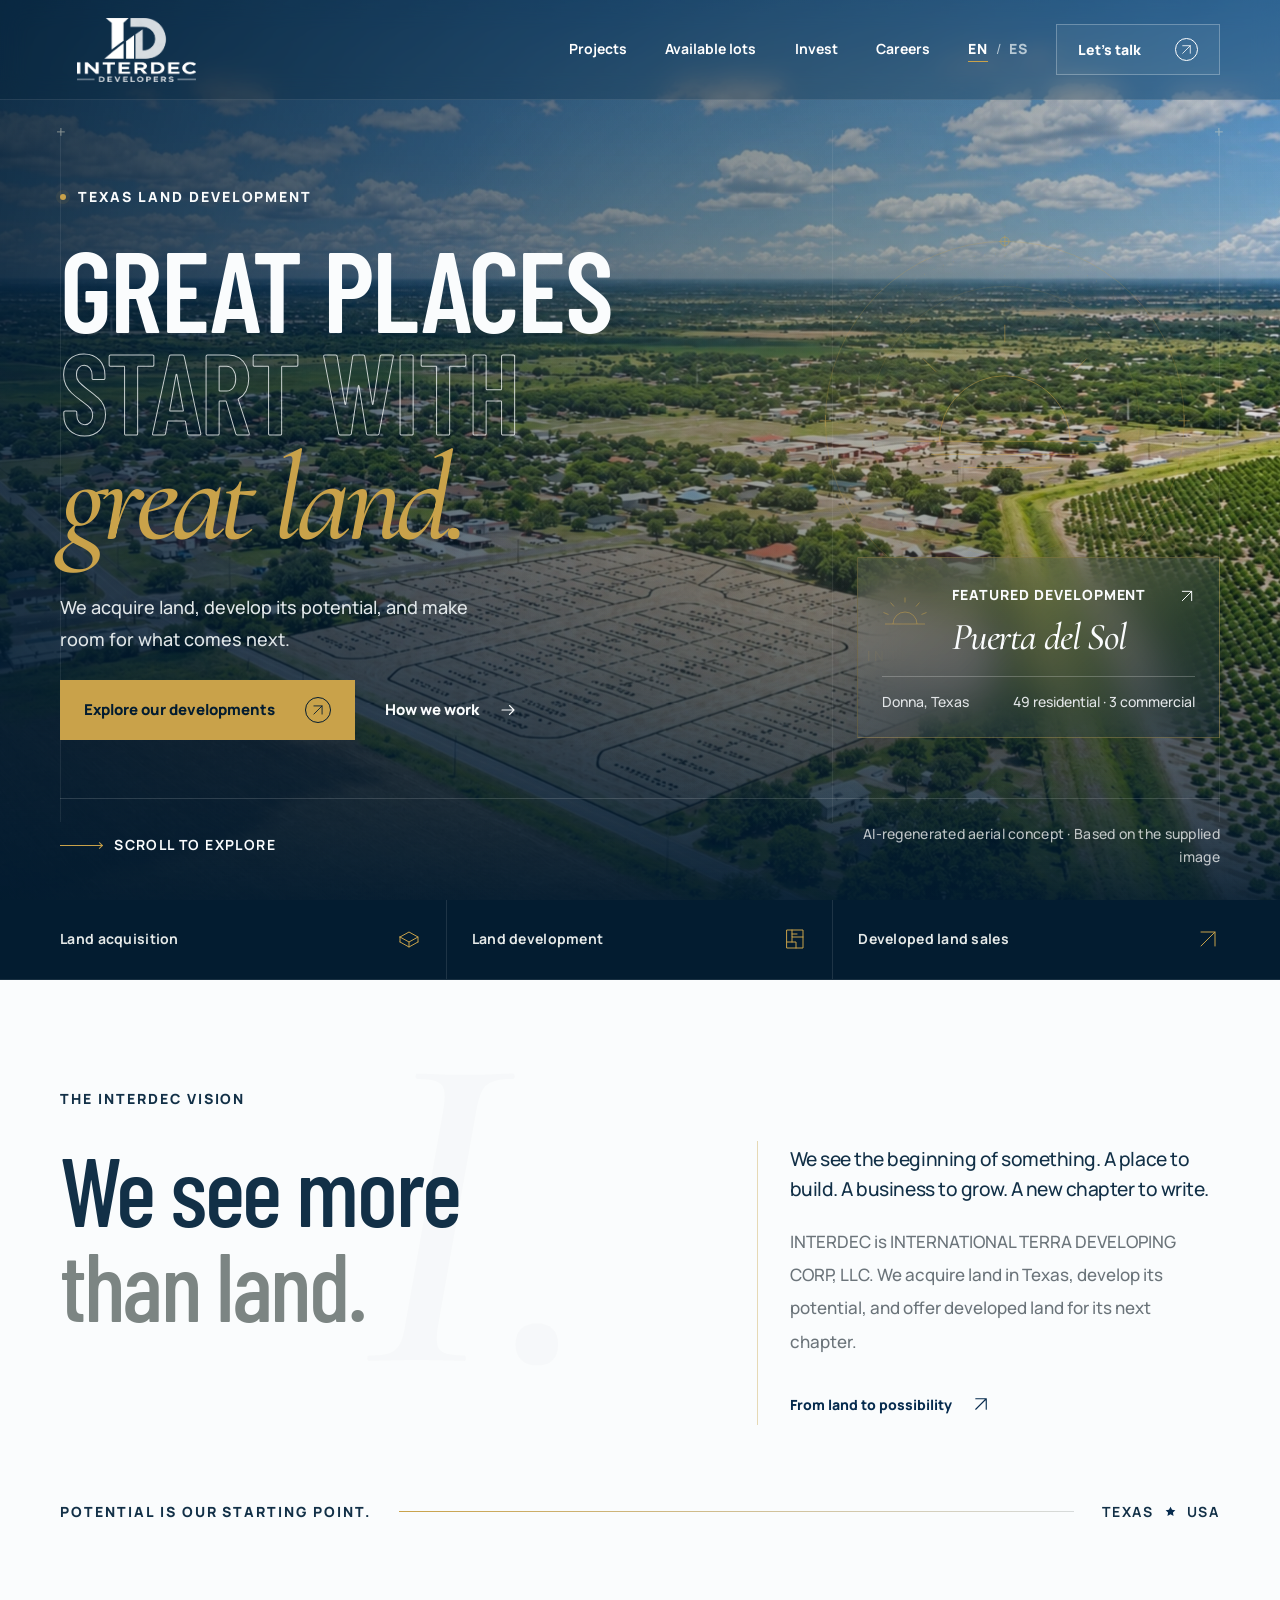
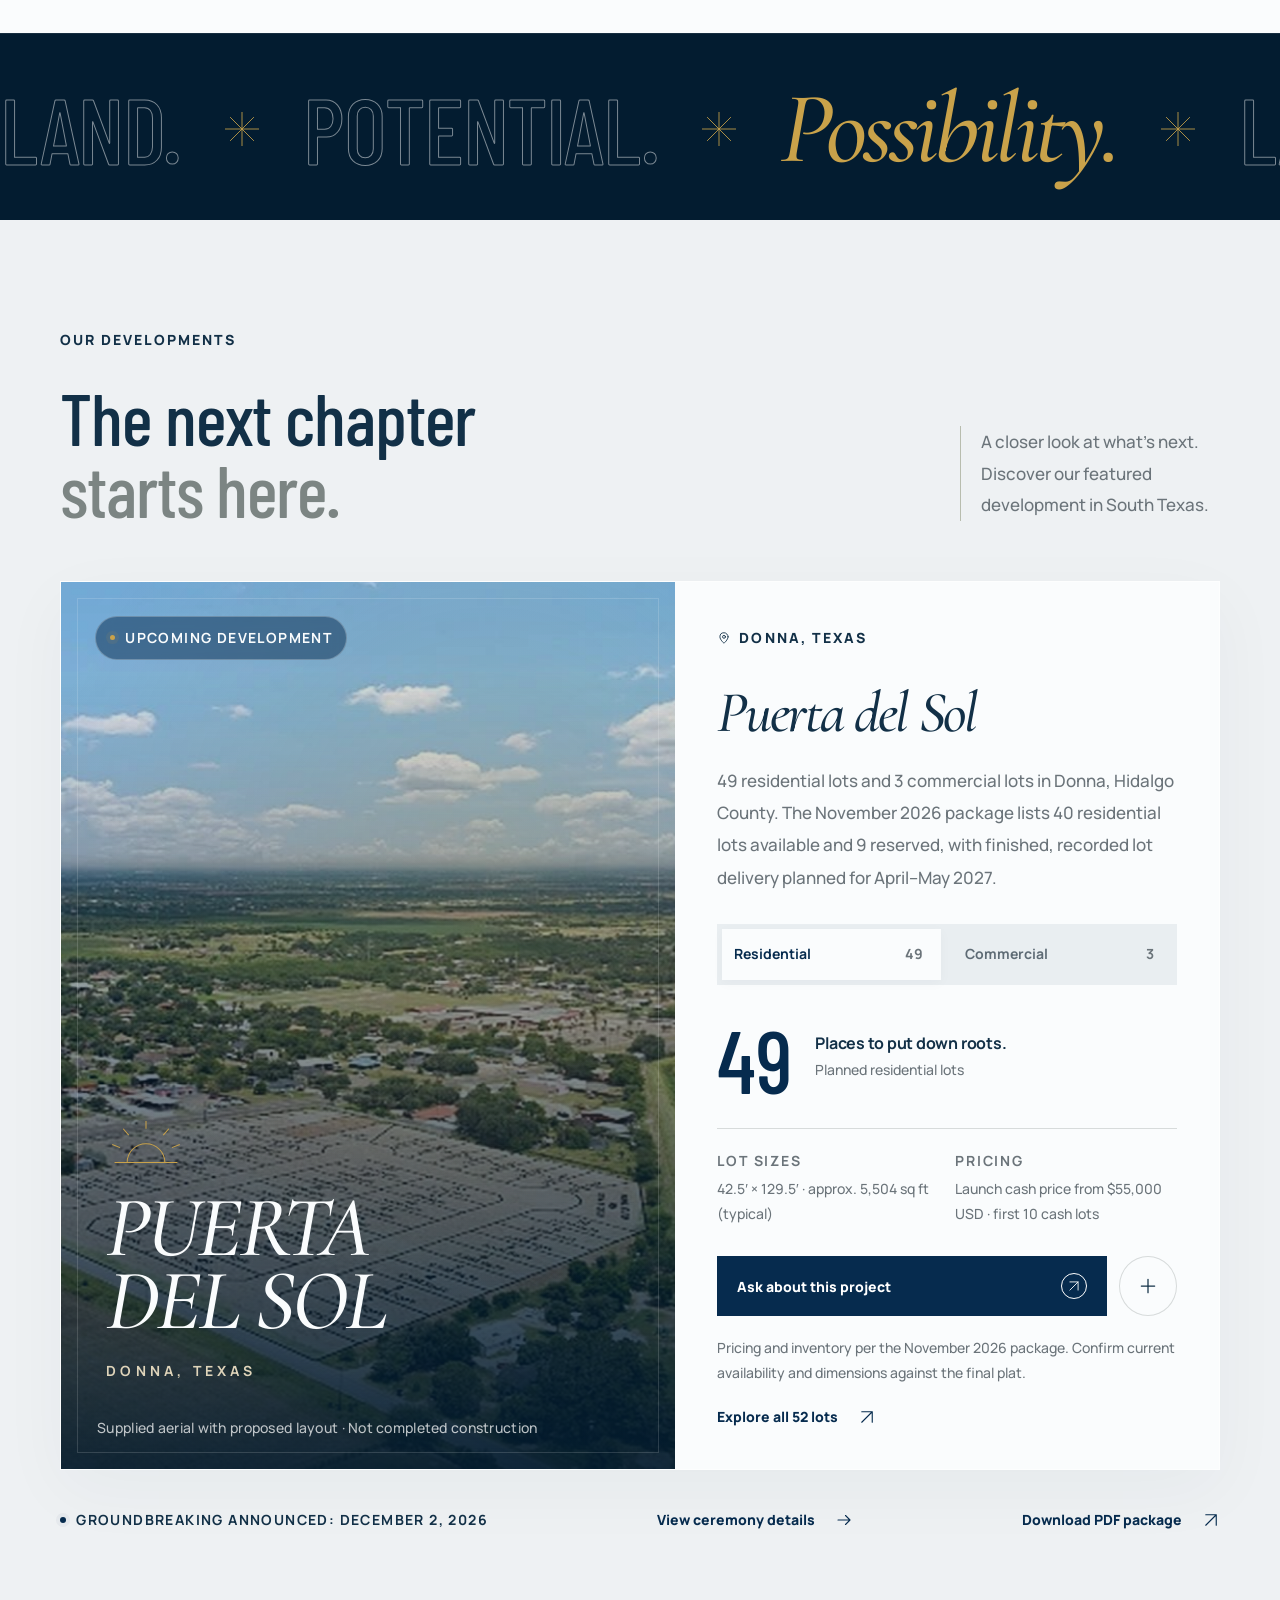
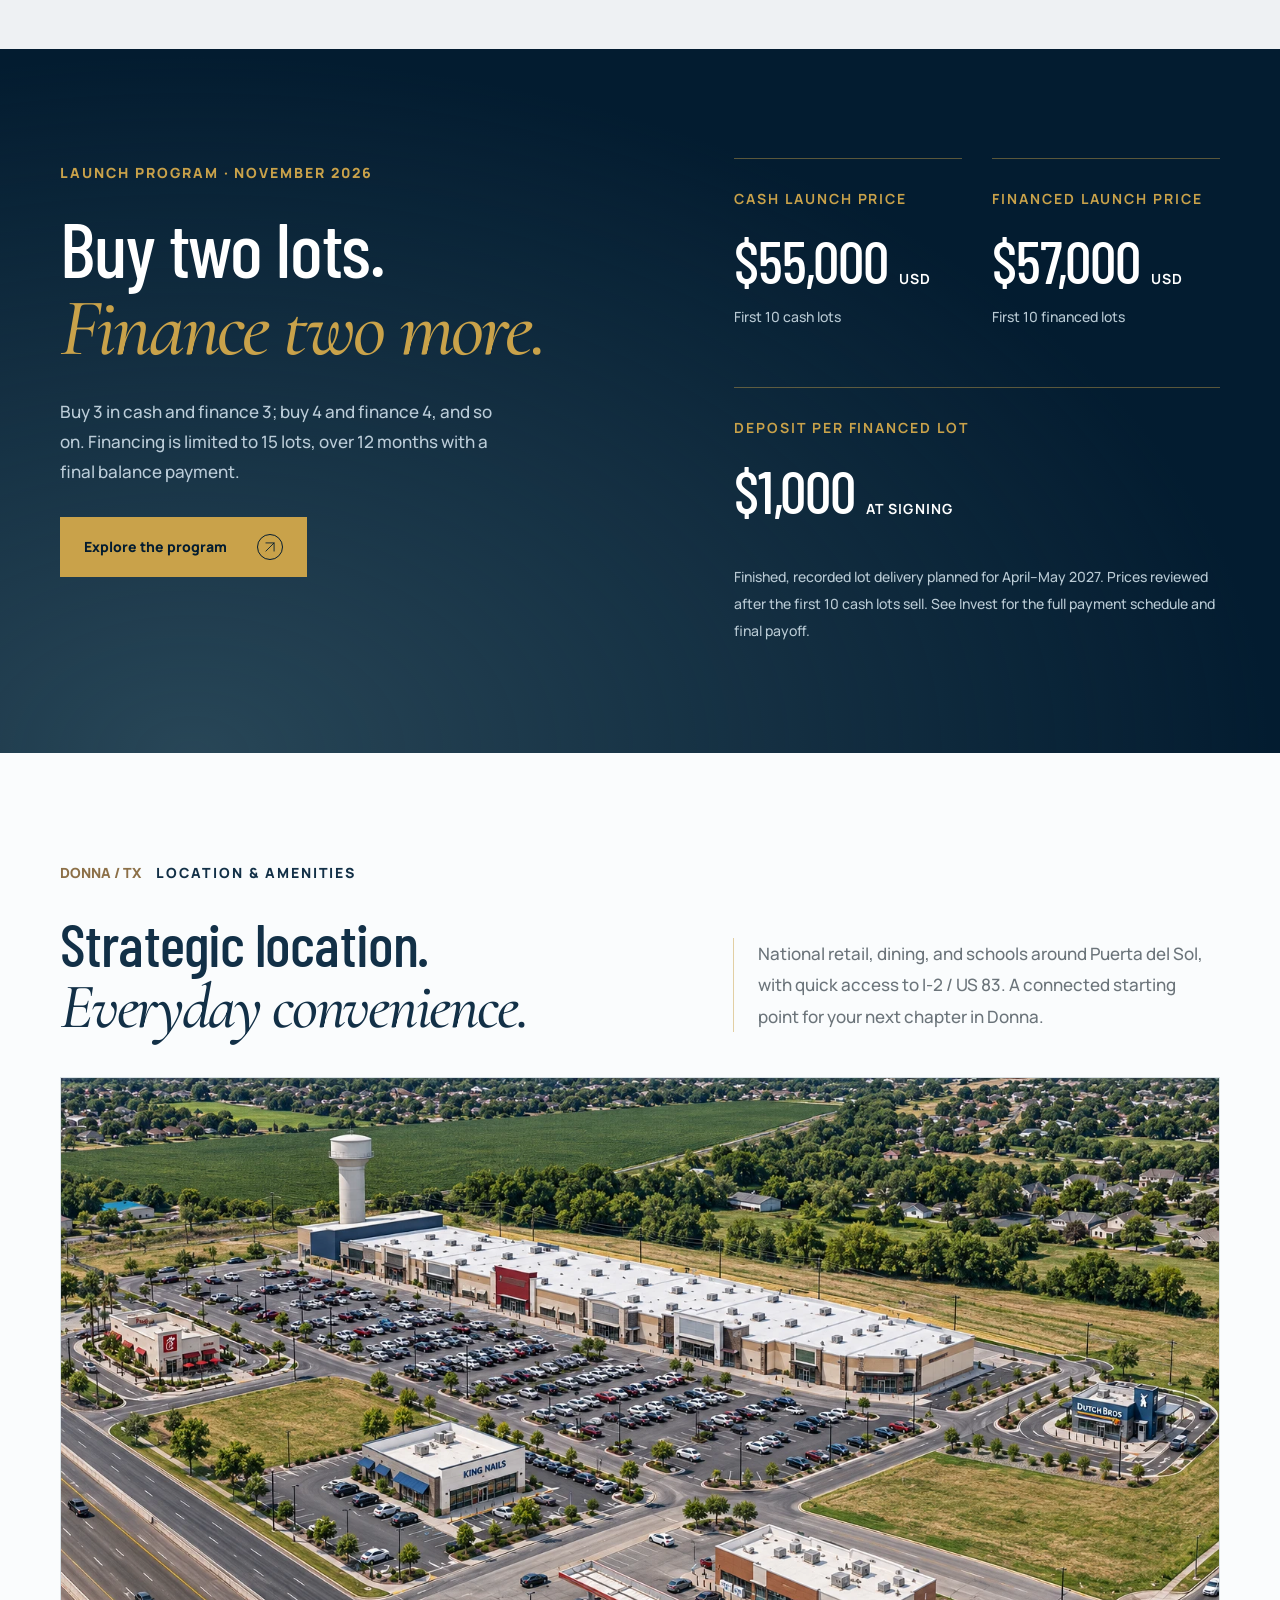
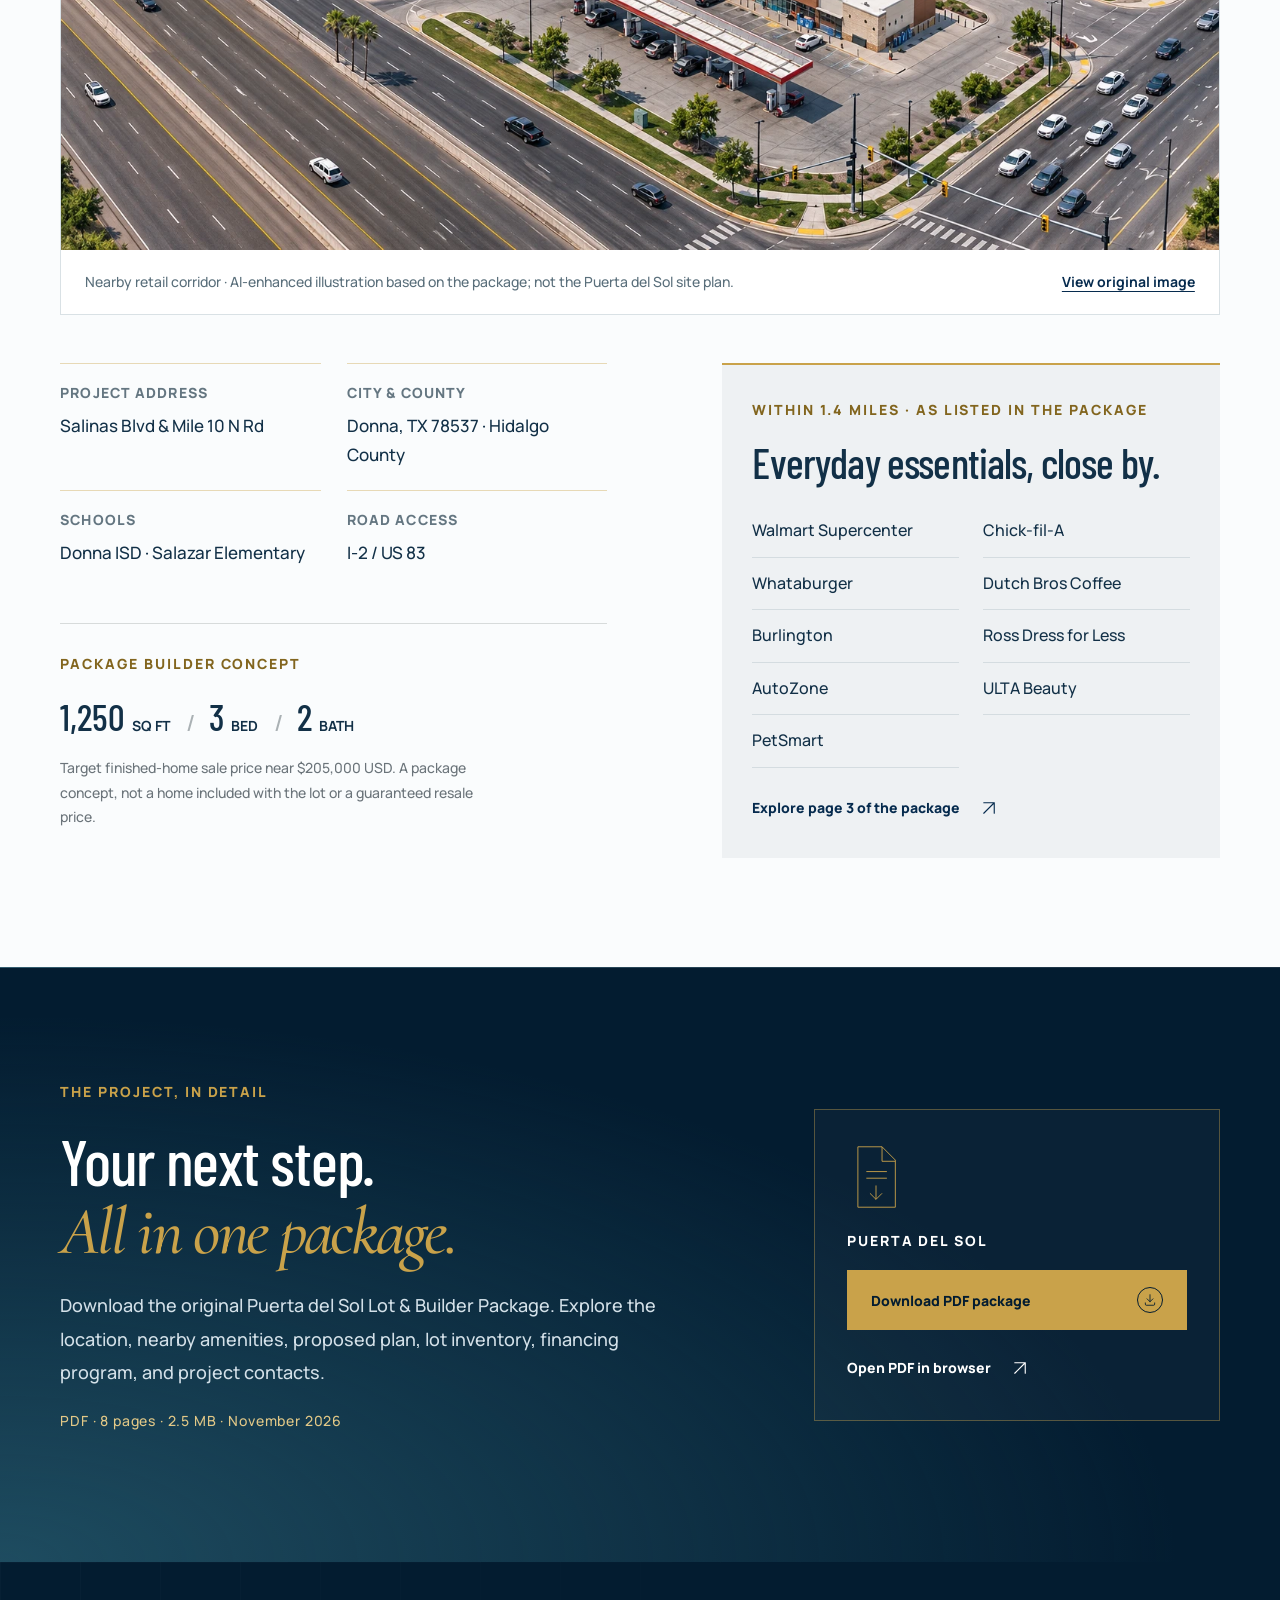
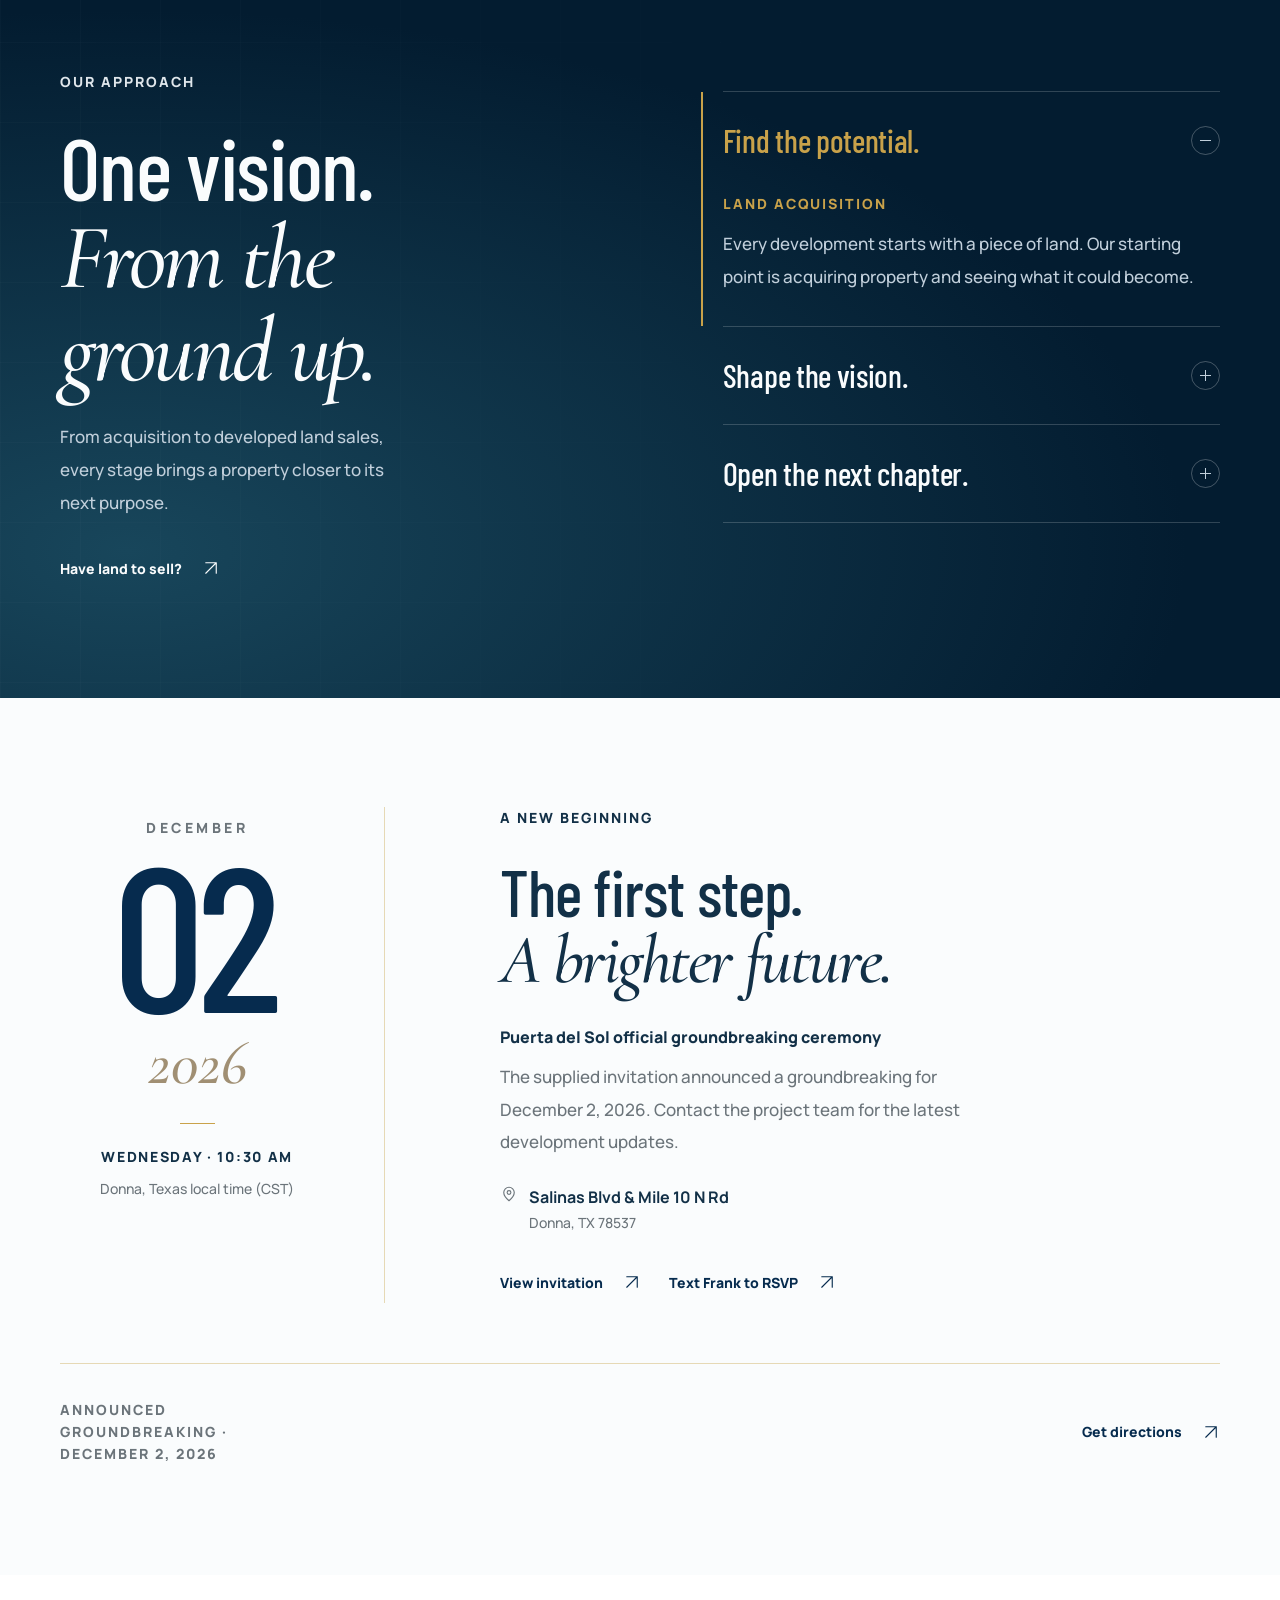
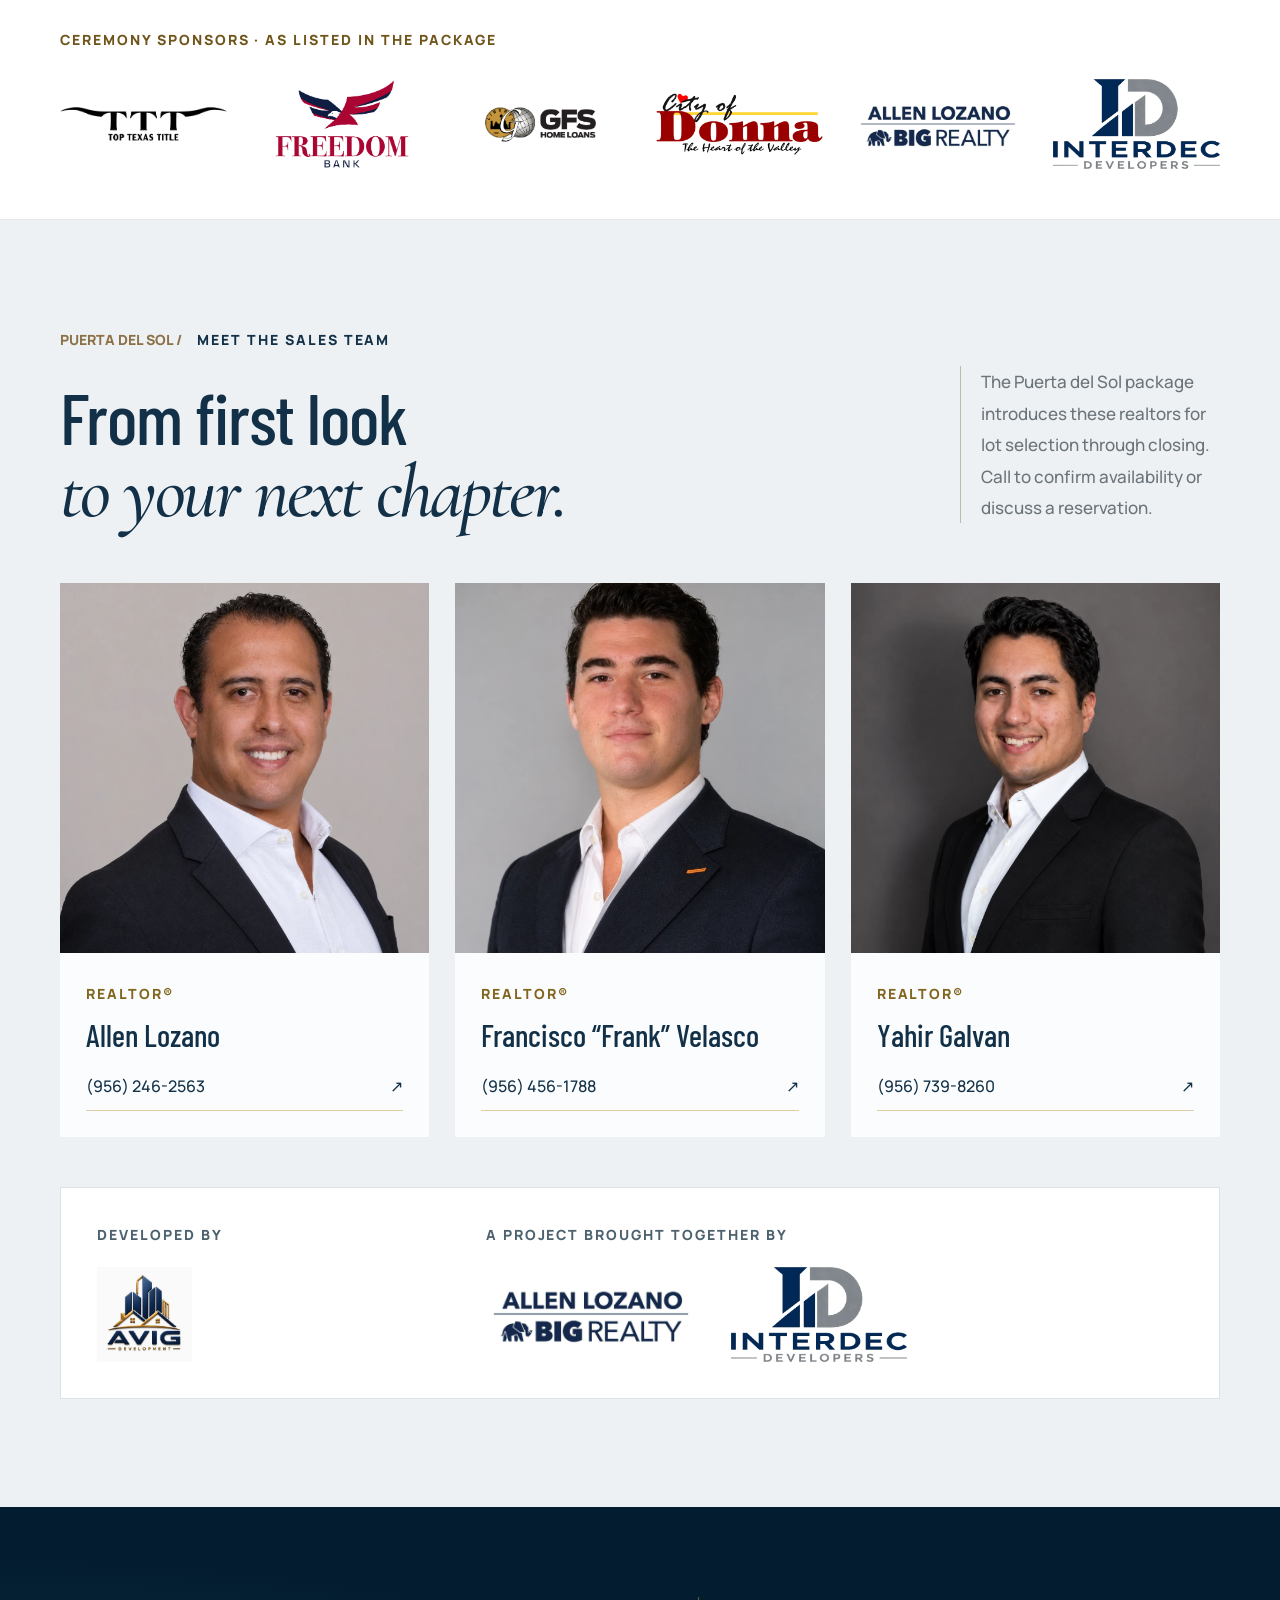
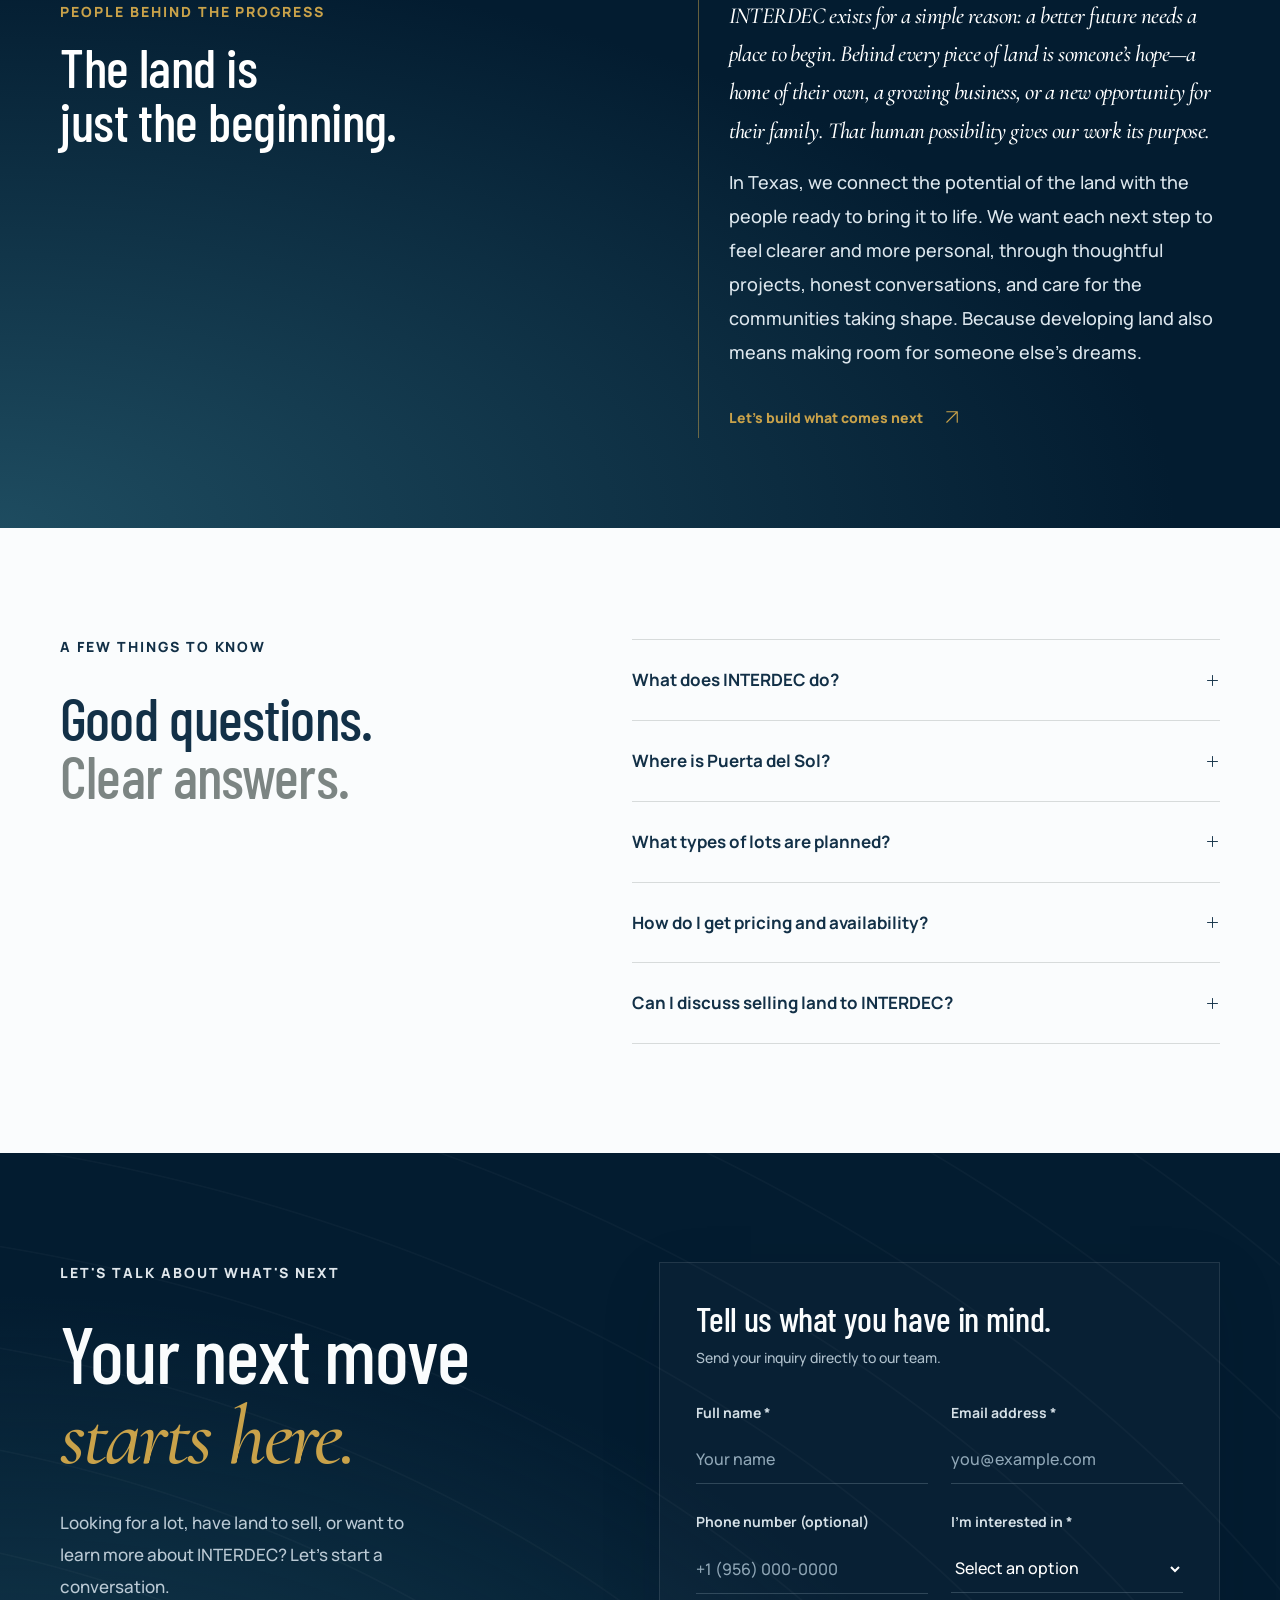
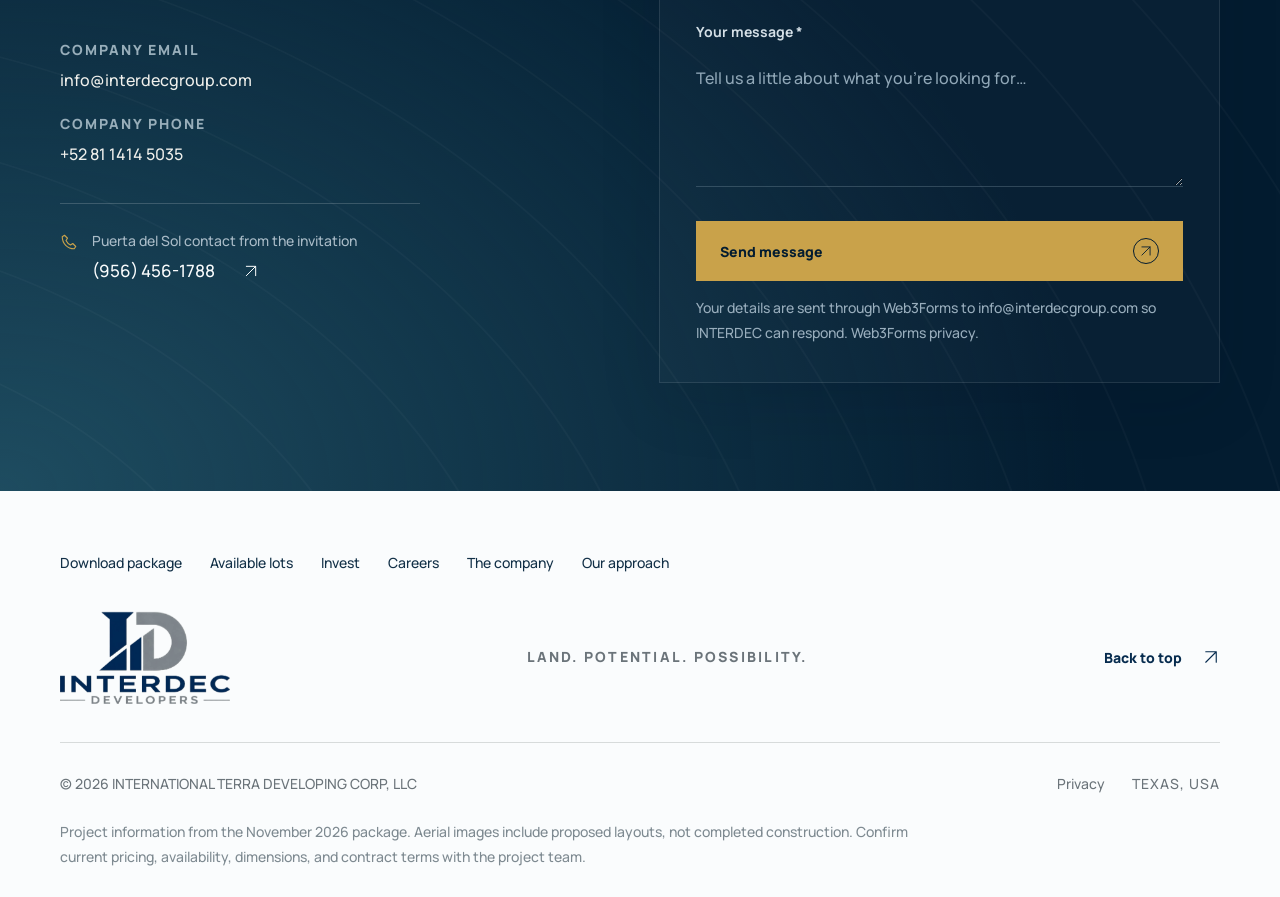
==== commit f828bbad: "Connect website inquiries directly to Web3Forms" ====
--- a/index.html
+++ b/index.html
@@ -15,11 +15,12 @@
   <link rel="preload" href="assets/fonts/manrope.woff2" as="font" type="font/woff2" crossorigin>
   <link rel="preload" href="assets/fonts/barlow-condensed.woff2" as="font" type="font/woff2" crossorigin>
   <link rel="preload" href="assets/images/puerta-del-sol-hero-hd.webp" as="image" fetchpriority="high">
-  <link rel="stylesheet" href="styles.css">
+  <link rel="stylesheet" href="styles.css?v=20261118-web3forms">
   <link rel="stylesheet" href="design.css">
-  <script src="content.js" defer></script>
-  <script src="app.js" defer></script>
-  <script src="effects.js" defer></script>
+  <script src="content.js?v=20261118-web3forms" defer></script>
+  <script src="app.js?v=20261118-web3forms" defer></script>
+  <script src="forms.js?v=20261118-web3forms" defer></script>
+  <script src="effects.js?v=20261118-motion" defer></script>
 </head>
 <body id="top">
   <a class="skip-link" href="#main" data-es="Ir al contenido">Skip to content</a>
@@ -208,14 +209,14 @@
         <details><summary><span data-es="¿A qué se dedica INTERDEC?">What does INTERDEC do?</span><svg class="icon"><use href="#plus"/></svg></summary><p data-es="INTERDEC adquiere terrenos en Texas, los desarrolla y vende los terrenos desarrollados. Su nombre legal es INTERNATIONAL TERRA DEVELOPING CORP, LLC.">INTERDEC acquires land in Texas, develops it, and sells developed land. The company's full legal name is INTERNATIONAL TERRA DEVELOPING CORP, LLC.</p></details>
         <details><summary><span data-es="¿Dónde se encuentra Puerta del Sol?">Where is Puerta del Sol?</span><svg class="icon"><use href="#plus"/></svg></summary><p data-es="La invitación del inicio de obra indica Salinas Blvd y Mile 10 N Rd, Donna, TX 78537. Confirma con el contacto del proyecto el acceso exacto antes de tu visita.">The groundbreaking invitation lists Salinas Blvd &amp; Mile 10 N Rd, Donna, TX 78537. Confirm the exact site entrance with the project contact before visiting.</p></details>
         <details><summary><span data-es="¿Qué tipos de lotes se planean?">What types of lots are planned?</span><svg class="icon"><use href="#plus"/></svg></summary><p data-es="El paquete anuncia 49 lotes residenciales y 3 comerciales. Los residenciales típicos miden 42.5 × 129.5 pies (aprox. 5,504 pies²), con excepciones. Los comerciales miden 16,150, 11,702 y 16,796 pies². Consulta el inventario de noviembre de 2026 en Lotes disponibles.">The package lists 49 residential and 3 commercial lots. Typical residential dimensions are 42.5 × 129.5 ft (about 5,504 sq ft), with exceptions. Commercial lots measure 16,150, 11,702, and 16,796 sq ft. See Available lots for the November 2026 inventory.</p></details>
-        <details><summary><span data-es="¿Dónde consulto precios y disponibilidad?">How do I get pricing and availability?</span><svg class="icon"><use href="#plus"/></svg></summary><p data-es="Solicita información mediante la sección de contacto. Los precios iniciales del paquete son $55,000 USD de contado y $57,000 USD financiados, con límites de lanzamiento. Consulta las páginas Lotes disponibles e Invierte y confirma los términos actuales con ventas.">Use the contact section to prepare an inquiry. Package launch prices are $55,000 USD cash and $57,000 USD financed, with launch limits. See Available lots and Invest, then confirm current terms with the sales team.</p></details>
+        <details><summary><span data-es="¿Dónde consulto precios y disponibilidad?">How do I get pricing and availability?</span><svg class="icon"><use href="#plus"/></svg></summary><p data-es="Envía tu consulta mediante la sección de contacto. Los precios iniciales del paquete son $55,000 USD de contado y $57,000 USD financiados, con límites de lanzamiento. Consulta las páginas Lotes disponibles e Invierte y confirma los términos actuales con ventas.">Send an inquiry through the contact section. Package launch prices are $55,000 USD cash and $57,000 USD financed, with launch limits. See Available lots and Invest, then confirm current terms with the sales team.</p></details>
         <details><summary><span data-es="¿Puedo ofrecer un terreno a INTERDEC?">Can I discuss selling land to INTERDEC?</span><svg class="icon"><use href="#plus"/></svg></summary><p data-es="Sí. Selecciona «Tengo un terreno para vender» en el formulario e incluye la ubicación, superficie aproximada y cualquier información relevante para iniciar la conversación.">Yes. Select “I have land to sell” in the inquiry form and include the location, approximate acreage, and any useful property information to start the conversation.</p></details>
       </div>
     </section>
 
     <section class="contact section-pad" id="contact" aria-labelledby="contact-title">
       <div class="contact-copy reveal"><div class="section-label light-label"><span data-es="HABLEMOS DE LO QUE VIENE">LET'S TALK ABOUT WHAT'S NEXT</span></div><h2 class="display-title" id="contact-title"><span data-es="Tu siguiente">Your next move</span><br><em data-es="paso comienza aquí.">starts here.</em></h2><p data-es="¿Buscas un lote, tienes un terreno para vender o quieres conocer más sobre INTERDEC? Comencemos una conversación.">Looking for a lot, have land to sell, or want to learn more about INTERDEC? Let's start a conversation.</p><div class="contact-details"><div><span class="eyebrow" data-es="CORREO DE LA EMPRESA">COMPANY EMAIL</span><a id="company-email" class="contact-value" href="mailto:info@interdecgroup.com">info@interdecgroup.com</a></div><div><span class="eyebrow" data-es="TELÉFONO DE LA EMPRESA">COMPANY PHONE</span><a id="company-phone" class="contact-value" href="tel:+528114145035">+52 81 1414 5035</a></div></div><div class="project-contact"><svg class="icon"><use href="#phone"/></svg><div><span data-es="Contacto de Puerta del Sol según la invitación">Puerta del Sol contact from the invitation</span><a id="project-phone" href="tel:+19564561788">(956) 456-1788 <svg class="icon"><use href="#arrow-up-right"/></svg></a></div></div></div>
-      <div class="contact-form-wrap reveal"><form id="inquiry-form"><h3 data-es="Cuéntanos qué tienes en mente.">Tell us what you have in mind.</h3><p class="form-intro" data-es="Prepara tu consulta y revisa el mensaje antes de enviarlo.">Prepare your inquiry and review the message before sending.</p><div class="form-row"><div class="form-field"><label for="full-name"><span data-es="Nombre completo">Full name</span> <span aria-hidden="true">*</span></label><input id="full-name" name="name" type="text" autocomplete="name" maxlength="100" required placeholder="Your name" data-placeholder-es="Tu nombre"></div><div class="form-field"><label for="email-address"><span data-es="Correo electrónico">Email address</span> <span aria-hidden="true">*</span></label><input id="email-address" name="email" type="email" autocomplete="email" maxlength="200" required placeholder="you@example.com" data-placeholder-es="tu@ejemplo.com"></div></div><div class="form-row"><div class="form-field"><label for="phone-number" data-es="Teléfono (opcional)">Phone number (optional)</label><input id="phone-number" name="phone" type="tel" autocomplete="tel" maxlength="40" placeholder="+1 (956) 000-0000"></div><div class="form-field"><label for="interest"><span data-es="Me interesa">I'm interested in</span> <span aria-hidden="true">*</span></label><select id="interest" name="interest" required><option value="" data-es="Selecciona una opción">Select an option</option><option value="residential" data-es="Lotes residenciales">Residential lots</option><option value="commercial" data-es="Lotes comerciales">Commercial lots</option><option value="land" data-es="Tengo un terreno para vender">I have land to sell</option><option value="general" data-es="Información general">General information</option></select></div></div><div class="form-field"><label for="message"><span data-es="Tu mensaje">Your message</span> <span aria-hidden="true">*</span></label><textarea id="message" name="message" rows="4" maxlength="3000" required placeholder="Tell us a little about what you're looking for…" data-placeholder-es="Cuéntanos un poco sobre lo que buscas…"></textarea></div><button class="button button-white form-submit" type="submit" disabled><span data-es="Preparar consulta">Prepare inquiry</span><svg class="icon"><use href="#arrow-up-right"/></svg></button><p class="form-note" id="form-note" data-es="Este formulario prepara un borrador. No se envía ni se guarda tu mensaje automáticamente.">This form prepares a draft. Your message is not automatically sent or stored.</p></form></div>
+      <div class="contact-form-wrap reveal"><form data-web3form id="inquiry-form"><input type="checkbox" name="botcheck" tabindex="-1" autocomplete="off" hidden aria-hidden="true"><h3 data-es="Cuéntanos qué tienes en mente.">Tell us what you have in mind.</h3><p class="form-intro" data-es="Envía tu consulta directamente a nuestro equipo.">Send your inquiry directly to our team.</p><div class="form-row"><div class="form-field"><label for="full-name"><span data-es="Nombre completo">Full name</span> <span aria-hidden="true">*</span></label><input id="full-name" name="name" type="text" autocomplete="name" maxlength="100" required placeholder="Your name" data-placeholder-es="Tu nombre"></div><div class="form-field"><label for="email-address"><span data-es="Correo electrónico">Email address</span> <span aria-hidden="true">*</span></label><input id="email-address" name="email" type="email" autocomplete="email" maxlength="200" required placeholder="you@example.com" data-placeholder-es="tu@ejemplo.com"></div></div><div class="form-row"><div class="form-field"><label for="phone-number" data-es="Teléfono (opcional)">Phone number (optional)</label><input id="phone-number" name="phone" type="tel" autocomplete="tel" maxlength="40" placeholder="+1 (956) 000-0000"></div><div class="form-field"><label for="interest"><span data-es="Me interesa">I'm interested in</span> <span aria-hidden="true">*</span></label><select id="interest" name="interest" required><option value="" data-es="Selecciona una opción">Select an option</option><option value="residential" data-es="Lotes residenciales">Residential lots</option><option value="commercial" data-es="Lotes comerciales">Commercial lots</option><option value="land" data-es="Tengo un terreno para vender">I have land to sell</option><option value="general" data-es="Información general">General information</option></select></div></div><div class="form-field"><label for="message"><span data-es="Tu mensaje">Your message</span> <span aria-hidden="true">*</span></label><textarea id="message" name="message" rows="4" maxlength="3000" required placeholder="Tell us a little about what you're looking for…" data-placeholder-es="Cuéntanos un poco sobre lo que buscas…"></textarea></div><button class="button button-white form-submit" type="submit" disabled><span data-es="Enviar mensaje">Send message</span><svg class="icon"><use href="#arrow-up-right"/></svg></button><div class="form-status" role="status" aria-live="polite" tabindex="-1"></div><p class="form-note" id="form-note"><span data-es="Tus datos se envían mediante Web3Forms a ">Your details are sent through Web3Forms to </span><a href="mailto:info@interdecgroup.com">info@interdecgroup.com</a><span data-es=" para que INTERDEC pueda responder. "> so INTERDEC can respond. </span><a href="https://web3forms.com/privacy" target="_blank" rel="noopener noreferrer" data-es="Privacidad de Web3Forms">Web3Forms privacy</a>.</p></form></div>
     </section>
   </main>
 
@@ -223,10 +224,9 @@
 
   <dialog id="project-dialog" class="modal project-modal" aria-labelledby="project-dialog-title"><button class="modal-close" type="button" data-close aria-label="Close project details"><svg class="icon"><use href="#close"/></svg></button><span class="eyebrow" data-es="PROYECTO DESTACADO">FEATURED DEVELOPMENT</span><h2 id="project-dialog-title">Puerta del Sol</h2><p class="modal-location"><svg class="icon"><use href="#pin"/></svg> Donna, Texas</p><div class="modal-stats"><div><strong>49</strong><span data-es="Lotes residenciales planeados">Planned residential lots</span></div><div><strong>3</strong><span data-es="Lotes comerciales planeados">Planned commercial lots</span></div></div><dl class="project-facts"><div><dt data-es="Inicio de obra anunciado">Announced groundbreaking</dt><dd data-es="2 de diciembre de 2026 · 10:30 a. m. CST">December 2, 2026 · 10:30 AM CST</dd></div><div><dt data-es="Ubicación del evento">Event location</dt><dd>Salinas Blvd &amp; Mile 10 N Rd<br>Donna, TX 78537</dd></div><div><dt data-es="Precios y superficies">Pricing &amp; lot dimensions</dt><dd data-es="Residencial típico: 42.5 × 129.5 pies (aprox. 5,504 pies²). Desde $55,000 USD de contado; lanzamiento limitado. Consulta el paquete completo.">Typical residential: 42.5 × 129.5 ft (approx. 5,504 sq ft). From $55,000 USD cash; limited launch pricing. See the full package.</dd></div><div><dt data-es="Participantes del proyecto">Project participants</dt><dd id="partnership-copy" data-es="Desarrollado por AVIG Development. Un proyecto que reúne a Allen Lozano BIG Realty e INTERDEC.">Developed by AVIG Development. A project brought together by Allen Lozano BIG Realty and INTERDEC.</dd></div></dl><a class="button button-navy" href="#contact" data-dialog-inquiry data-interest="residential"><span data-es="Consultar el proyecto">Inquire about the project</span><svg class="icon"><use href="#arrow-up-right"/></svg></a><p class="modal-fine-print" data-es="Fuente: paquete de lotes de noviembre de 2026 e invitación proporcionados por la empresa. Inventario de referencia, no en tiempo real.">Source: the supplied November 2026 lot package and groundbreaking invitation. Published snapshot, not live inventory.</p></dialog>
   <dialog class="modal invitation-modal" id="invitation-dialog" aria-label="Puerta del Sol groundbreaking invitation"><button class="modal-close" type="button" data-close aria-label="Close invitation"><svg class="icon"><use href="#close"/></svg></button><img src="assets/images/puerta-del-sol-groundbreaking.jpg" width="1080" height="1080" alt="Puerta del Sol groundbreaking invitation: December 2, 2026, 10:30 AM, Salinas Blvd and Mile 10 N Rd, Donna, Texas. 49 residential lots and 3 commercial lots. Food and drinks provided."><a href="assets/images/puerta-del-sol-groundbreaking.jpg" class="button button-navy" download="Puerta-del-Sol-Invitation.jpg"><span data-es="Descargar invitación">Download invitation</span><svg class="icon"><use href="#download"/></svg></a></dialog>
-  <dialog class="modal inquiry-modal" id="inquiry-dialog" aria-labelledby="inquiry-title"><button class="modal-close" type="button" data-close aria-label="Close inquiry preview"><svg class="icon"><use href="#close"/></svg></button><span class="eyebrow" data-es="TU CONSULTA">YOUR INQUIRY</span><h2 id="inquiry-title" data-es="Revisa. Luego envía.">Review. Then reach out.</h2><p id="inquiry-status"></p><pre id="inquiry-preview"></pre><div class="inquiry-actions"><button class="button button-navy" id="copy-inquiry" type="button"><span data-es="Copiar mensaje">Copy message</span><svg class="icon"><use href="#copy"/></svg></button><button class="button button-outline" id="download-inquiry" type="button"><span data-es="Descargar texto">Download text</span><svg class="icon"><use href="#download"/></svg></button><a class="button button-navy" id="email-inquiry" hidden><span data-es="Abrir correo">Open email app</span><svg class="icon"><use href="#arrow-up-right"/></svg></a></div><p class="copy-feedback" id="copy-feedback" role="status"></p></dialog>
-  <dialog class="modal privacy-modal" id="privacy-dialog" aria-labelledby="privacy-title"><button class="modal-close" type="button" data-close aria-label="Close privacy information"><svg class="icon"><use href="#close"/></svg></button><span class="eyebrow">INTERDEC</span><h2 id="privacy-title" data-es="Tu privacidad.">Your privacy.</h2><p data-es="Este sitio no incluye herramientas de análisis, cookies publicitarias ni formularios que envíen datos a un servidor. Tus datos del formulario permanecen en la página hasta que decidas copiarlos, descargarlos o abrir tu aplicación de correo.">This website does not include analytics, advertising cookies, or a form that sends data to a server. Form details stay on this page until you choose to copy them, download them, or open your email app.</p><p data-es="La preferencia de idioma puede guardarse localmente en tu navegador. Al abrir mapas o enviar un correo se aplican las políticas de privacidad del proveedor correspondiente. El proveedor de alojamiento puede procesar registros técnicos de acceso.">Your language preference may be saved locally in your browser. Opening maps or sending an email is subject to that provider's privacy practices. The hosting provider may process technical access logs.</p><p class="modal-fine-print"><span data-es="Para consultas sobre privacidad, escribe a ">For privacy questions, contact </span><a href="mailto:info@interdecgroup.com">info@interdecgroup.com</a>.</p></dialog>
+  <dialog class="modal privacy-modal" id="privacy-dialog" aria-labelledby="privacy-title"><button class="modal-close" type="button" data-close aria-label="Close privacy information"><svg class="icon"><use href="#close"/></svg></button><span class="eyebrow">INTERDEC</span><h2 id="privacy-title" data-es="Tu privacidad.">Your privacy.</h2><p data-es="Al enviar un formulario, tu nombre, correo electrónico, teléfono opcional, mensaje y los detalles de tu consulta se transmiten mediante Web3Forms a INTERDEC en info@interdecgroup.com para que podamos responder.">When you submit a form, your name, email address, optional phone number, message, and inquiry details are transmitted through Web3Forms to INTERDEC at info@interdecgroup.com so we can respond.</p><p data-es="Este sitio no incluye herramientas de análisis ni cookies publicitarias. La preferencia de idioma puede guardarse localmente en tu navegador. El proveedor de alojamiento puede procesar registros técnicos de acceso. Al abrir mapas se aplican las prácticas de privacidad del proveedor correspondiente.">This site does not include analytics or advertising cookies. Your language preference may be saved locally in your browser. The hosting provider may process technical access logs. Opening maps is subject to the map provider’s privacy practices.</p><p><span data-es="Consulta cómo trata Web3Forms los datos de los formularios en su ">Read how Web3Forms handles form data in its </span><a href="https://web3forms.com/privacy" target="_blank" rel="noopener noreferrer" data-es="política de privacidad">privacy policy</a>.</p><p class="modal-fine-print"><span data-es="Para consultas sobre privacidad, escribe a ">For privacy questions, contact </span><a href="mailto:info@interdecgroup.com">info@interdecgroup.com</a>.</p></dialog>
   <div class="toast" id="toast" role="status" aria-live="polite"></div>
-  <noscript><div class="noscript-note">JavaScript is disabled. You can read the site and call the Puerta del Sol invitation contact at <a href="tel:+19564561788">(956) 456-1788</a>. Interactive project details and the inquiry draft require JavaScript.</div></noscript>
+  <noscript><div class="noscript-note"><span data-es="El formulario y el cambio de idioma requieren JavaScript. Puedes escribir directamente a ">The form and language switching require JavaScript. You can email </span><a href="mailto:info@interdecgroup.com">info@interdecgroup.com</a><span data-es=" o llamar al "> or call </span><a href="tel:+528114145035">+52 81 1414 5035</a>.</div></noscript>
 
   <svg class="svg-definitions" aria-hidden="true" xmlns="http://www.w3.org/2000/svg"><defs>
     <symbol id="arrow-up-right" viewBox="0 0 24 24"><path d="M5 19L19 5M5 5h14v14"/></symbol>
--- a/styles.css
+++ b/styles.css
@@ -248,6 +248,13 @@
 .form-field textarea{min-height:90px}
 .form-submit{width:100%;margin-top:2px}
 .form-note{font-size:14px;line-height:1.8;color:#98adbc;margin:14px 0 0}
+.form-status{margin:16px 0 0;padding:14px 16px;border:1px solid #ffffff2b;border-radius:8px;font-size:16px;line-height:1.7;overflow-wrap:anywhere}
+.form-status:empty{display:none}
+.form-status[data-state=sending]{color:#d6e4ed;background:#ffffff08;border-color:#ffffff2b}
+.form-status[data-state=success]{color:#c0f4d6;background:#49b97c15;border-color:#84d9aa66}
+.form-status[data-state=error]{color:#ffd2d2;background:#ed747415;border-color:#f49a9a66}
+.form-status a{color:inherit;text-decoration:underline;text-underline-offset:3px}
+form[aria-busy=true] button[type=submit]{cursor:progress;opacity:.8}
 .site-footer{padding:48px var(--page-pad) 28px}
 .footer-top{display:flex;align-items:center;justify-content:space-between;gap:30px;border-bottom:1px solid var(--line);padding-bottom:28px}
 .footer-brand{width:170px}
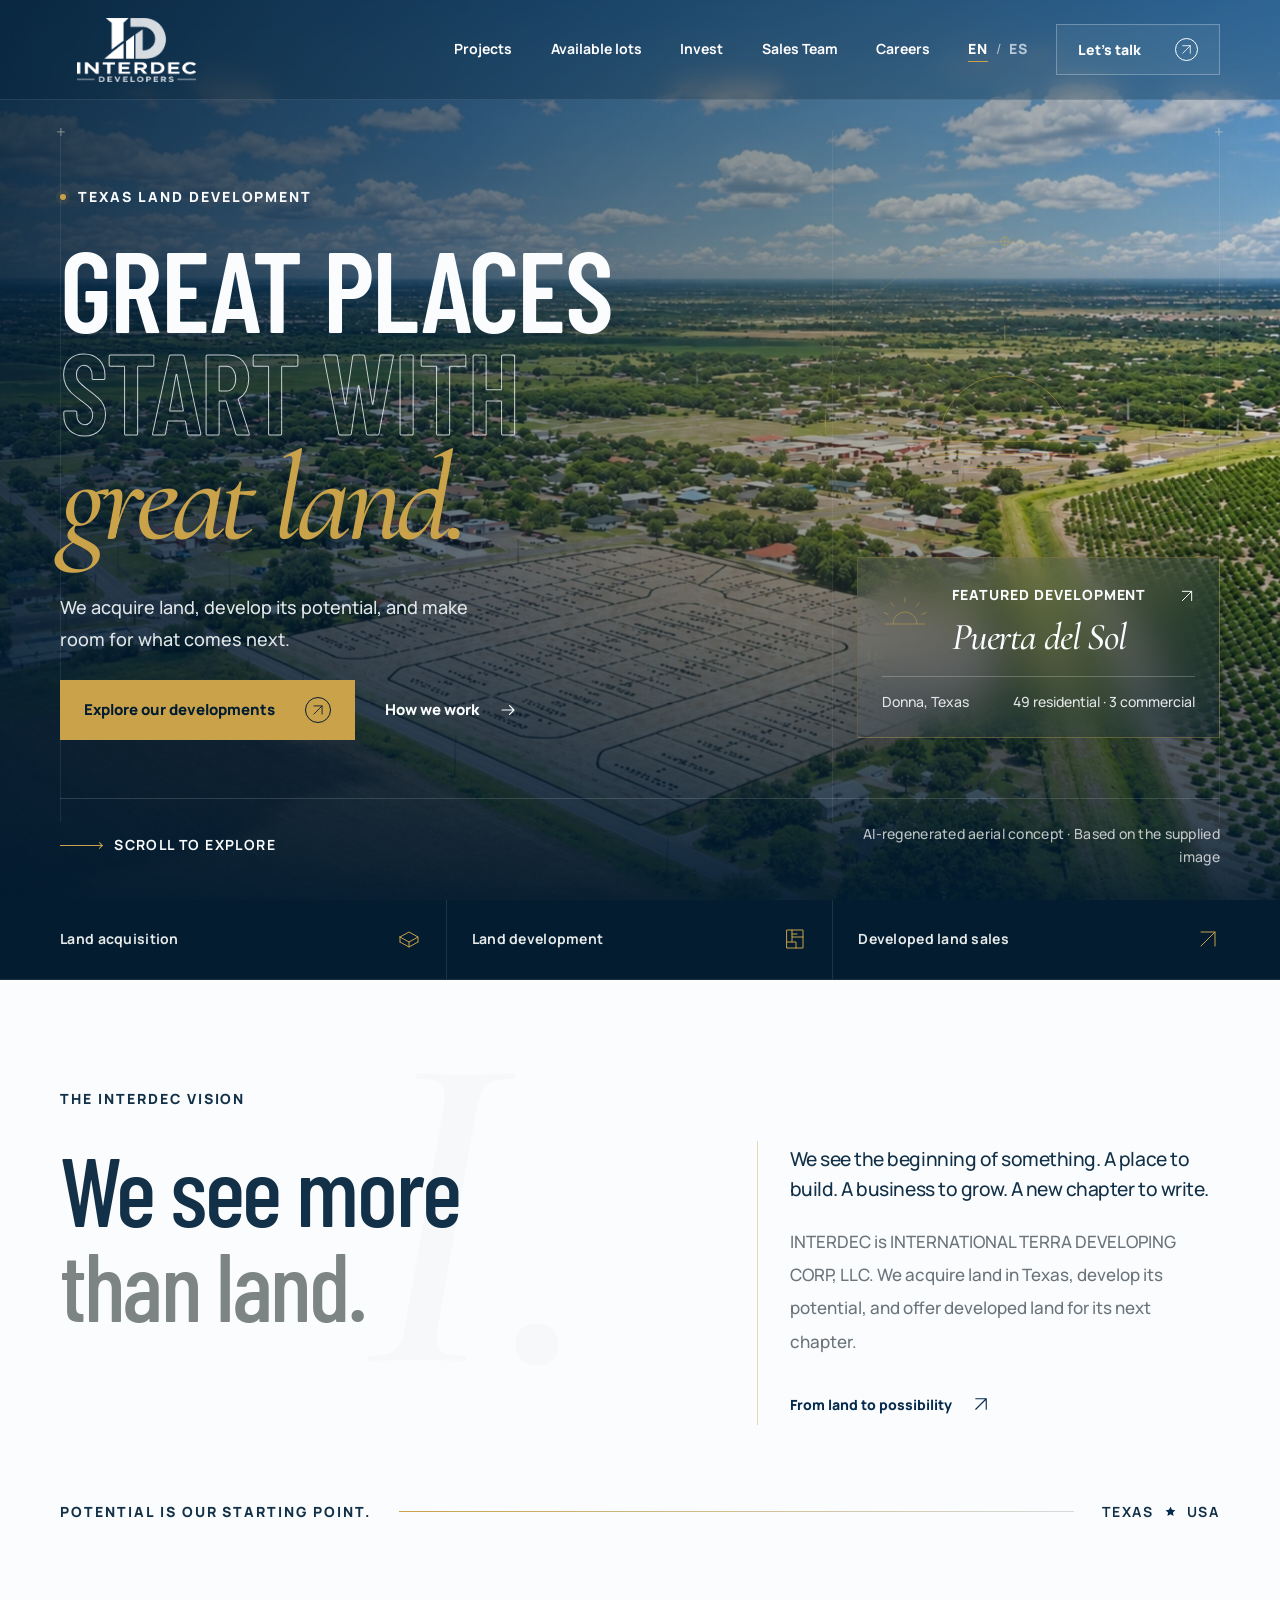
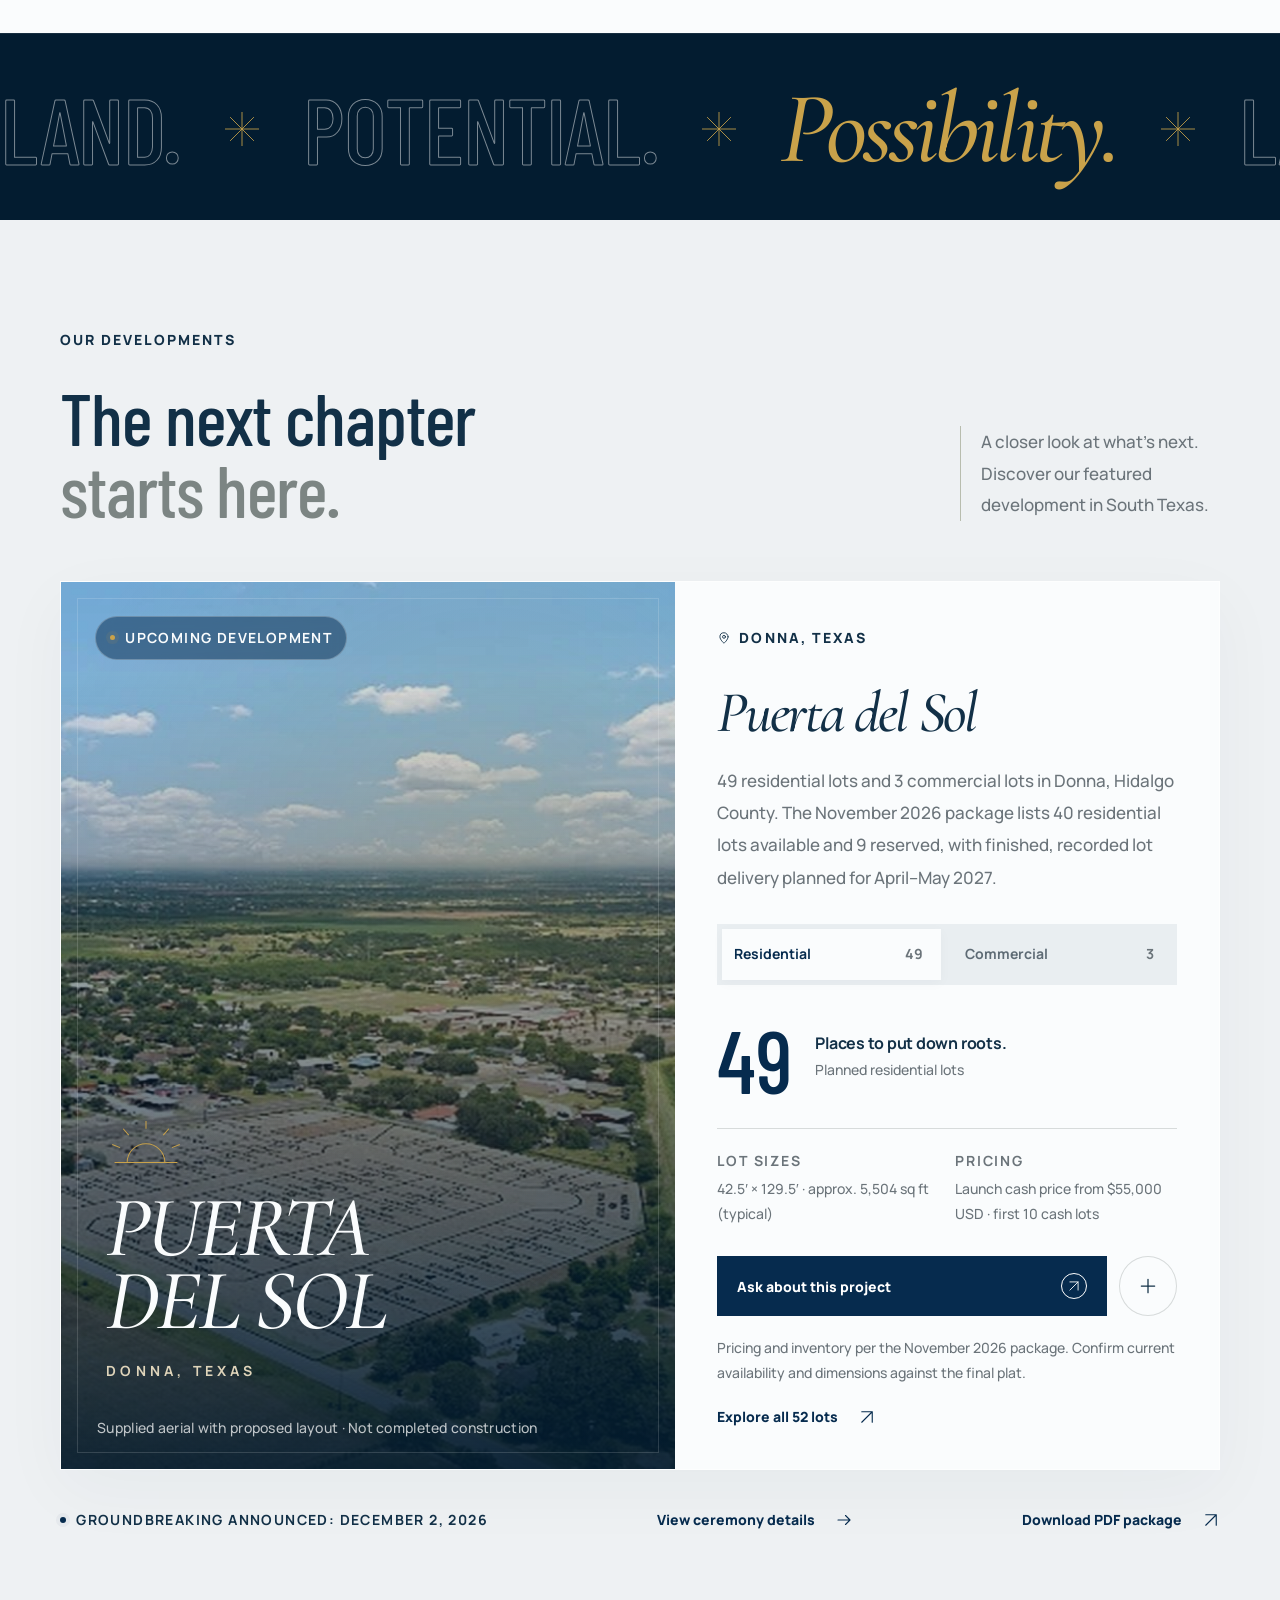
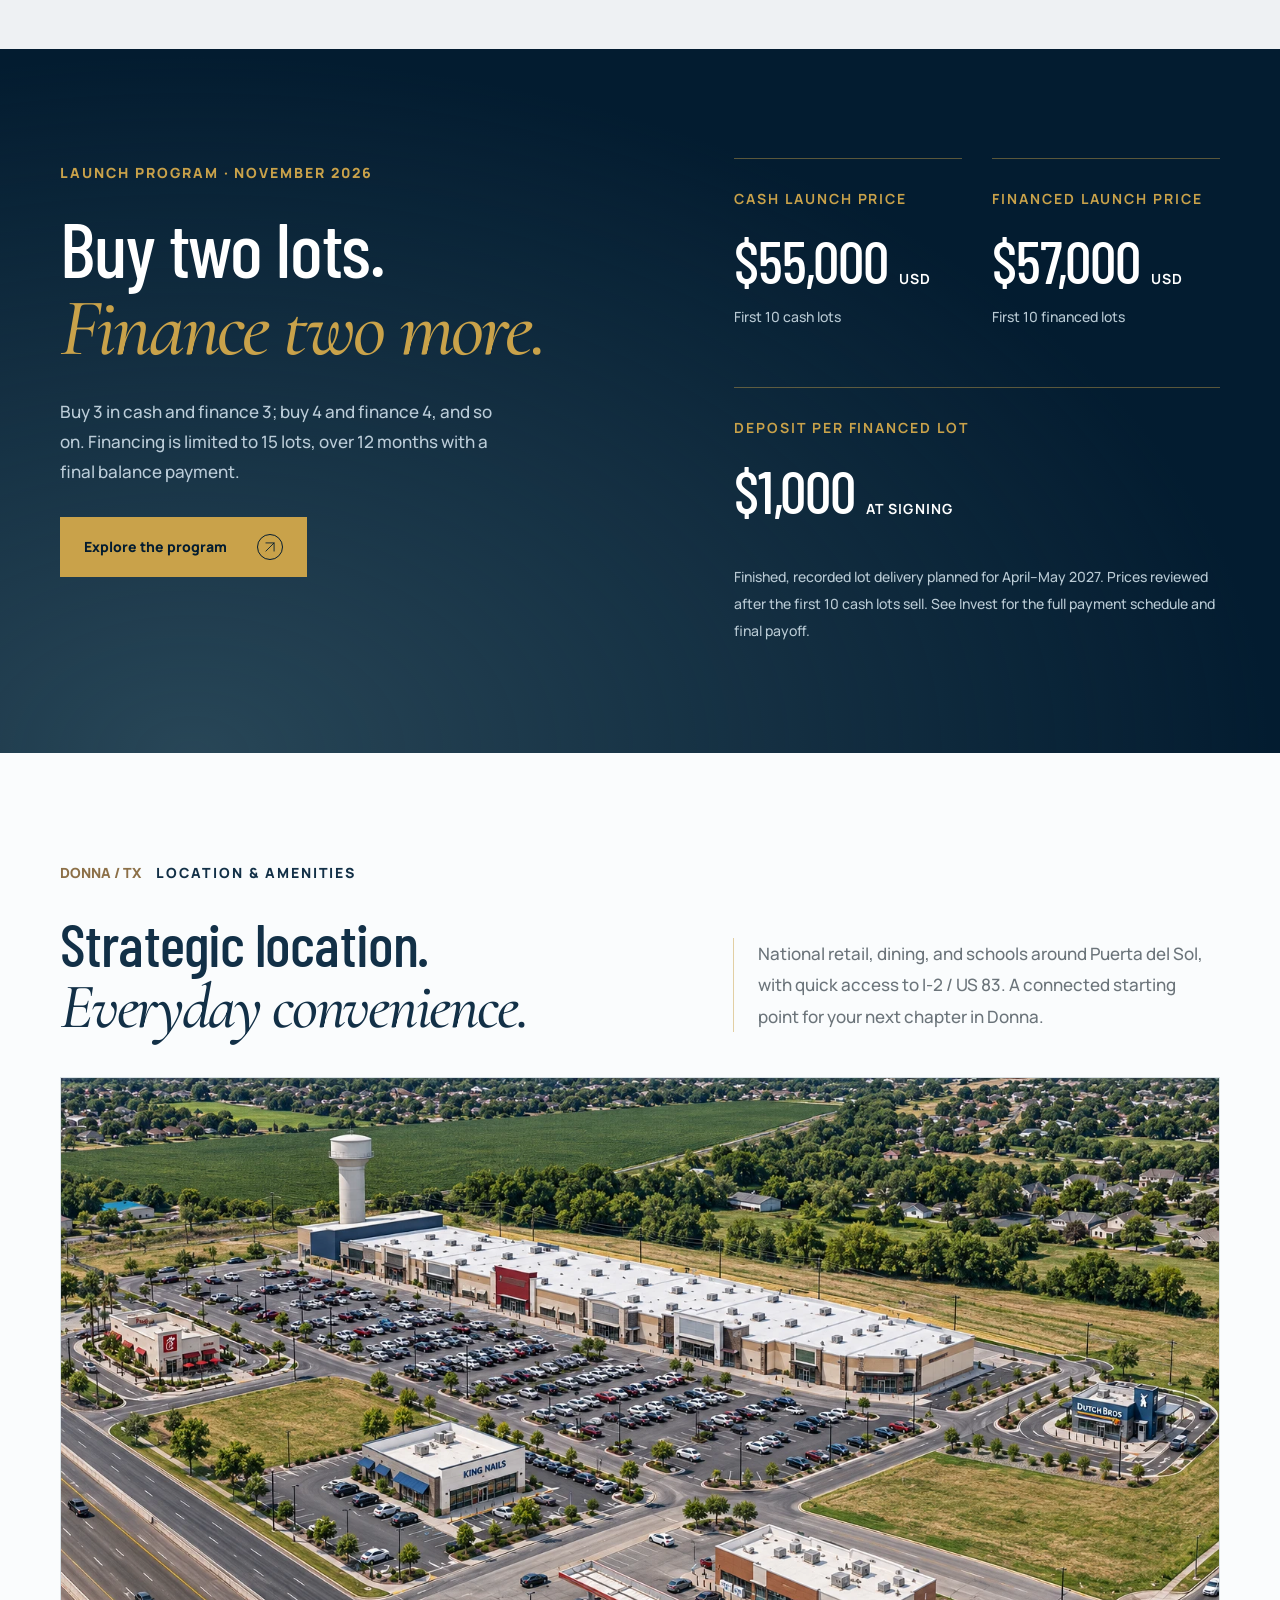
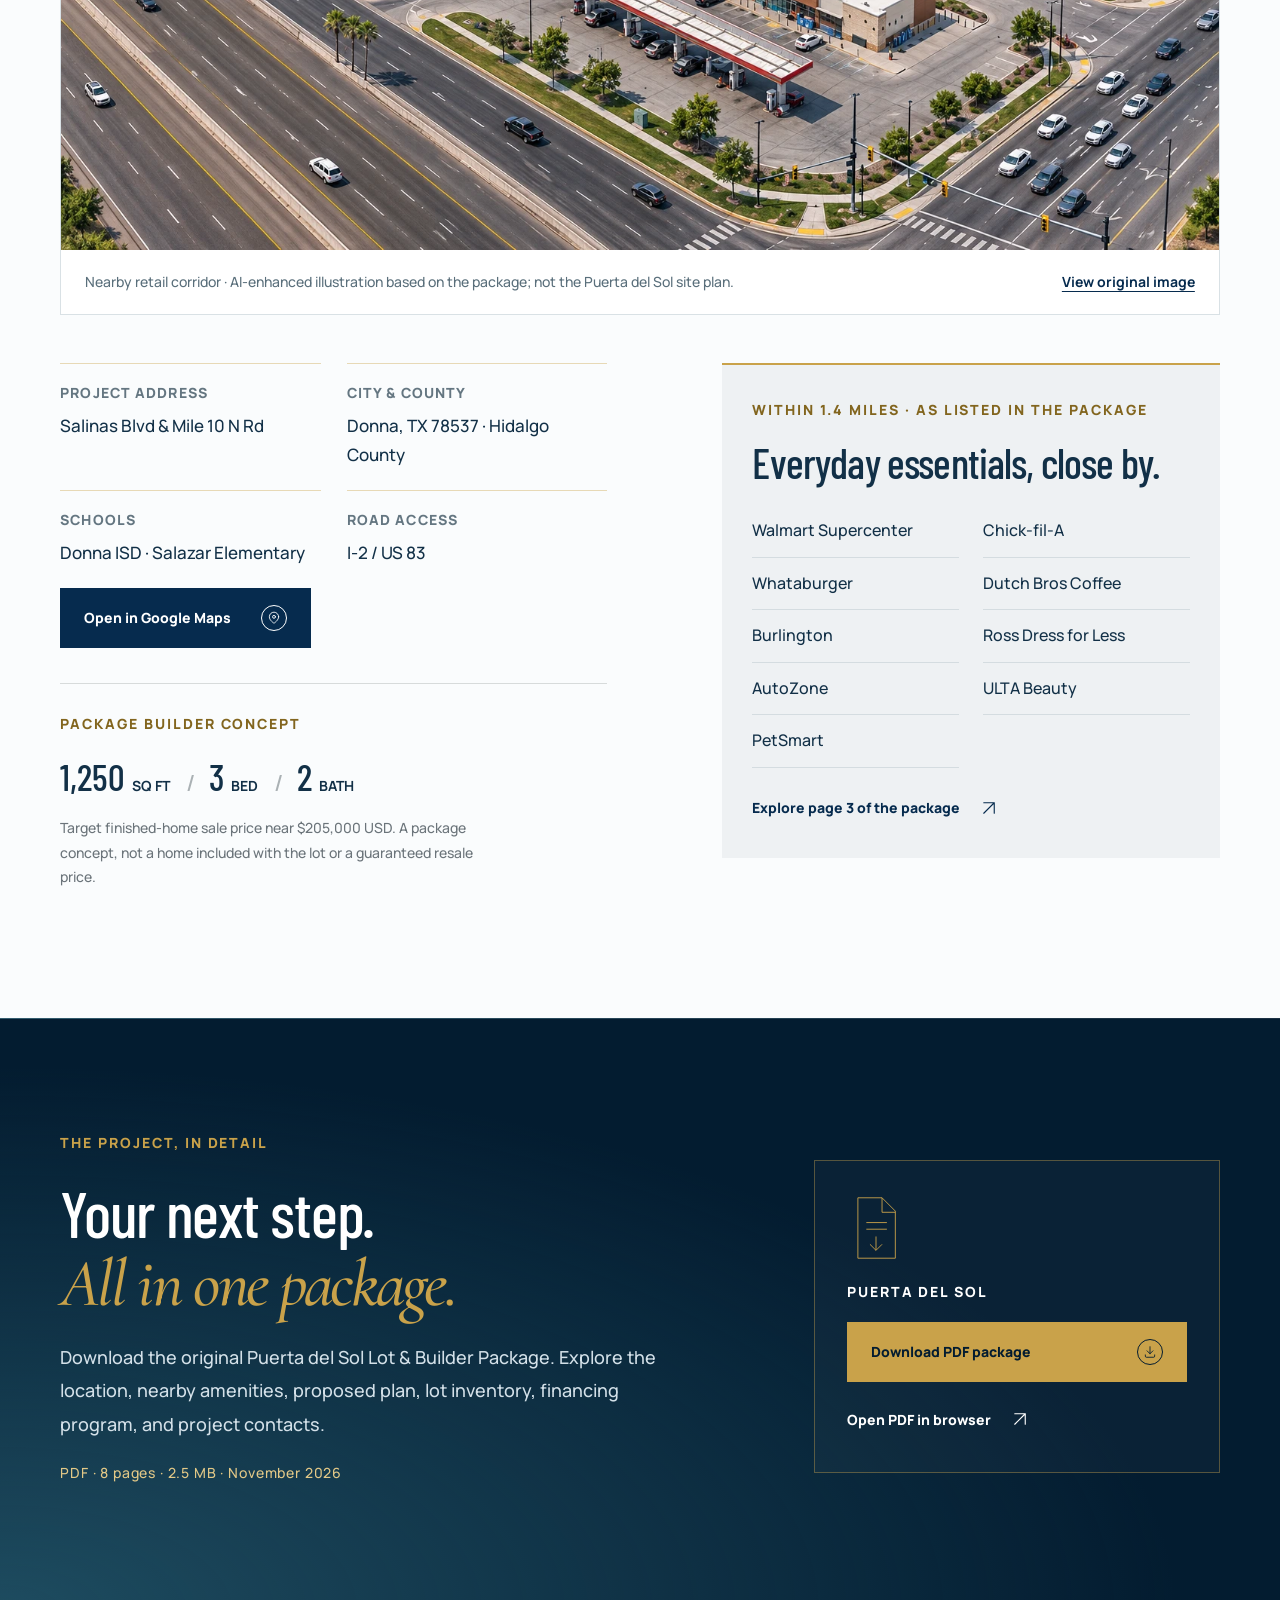
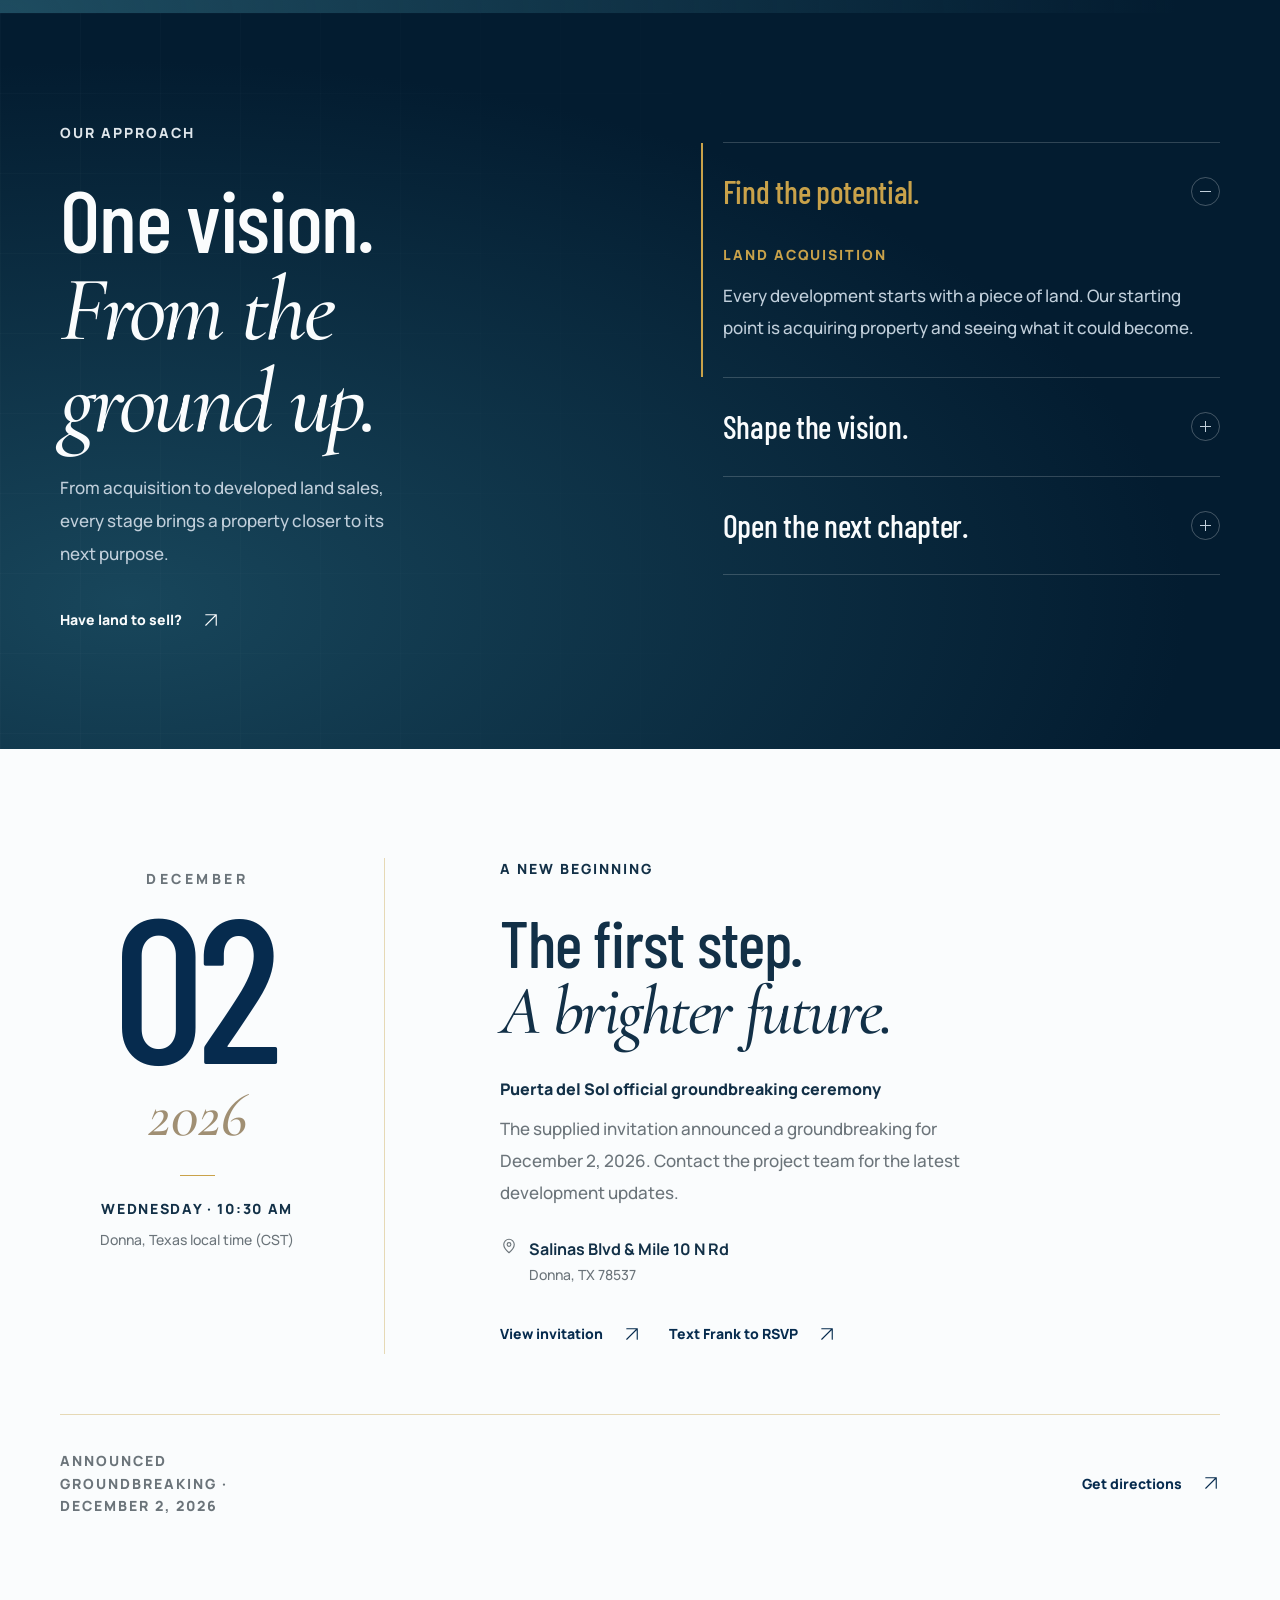
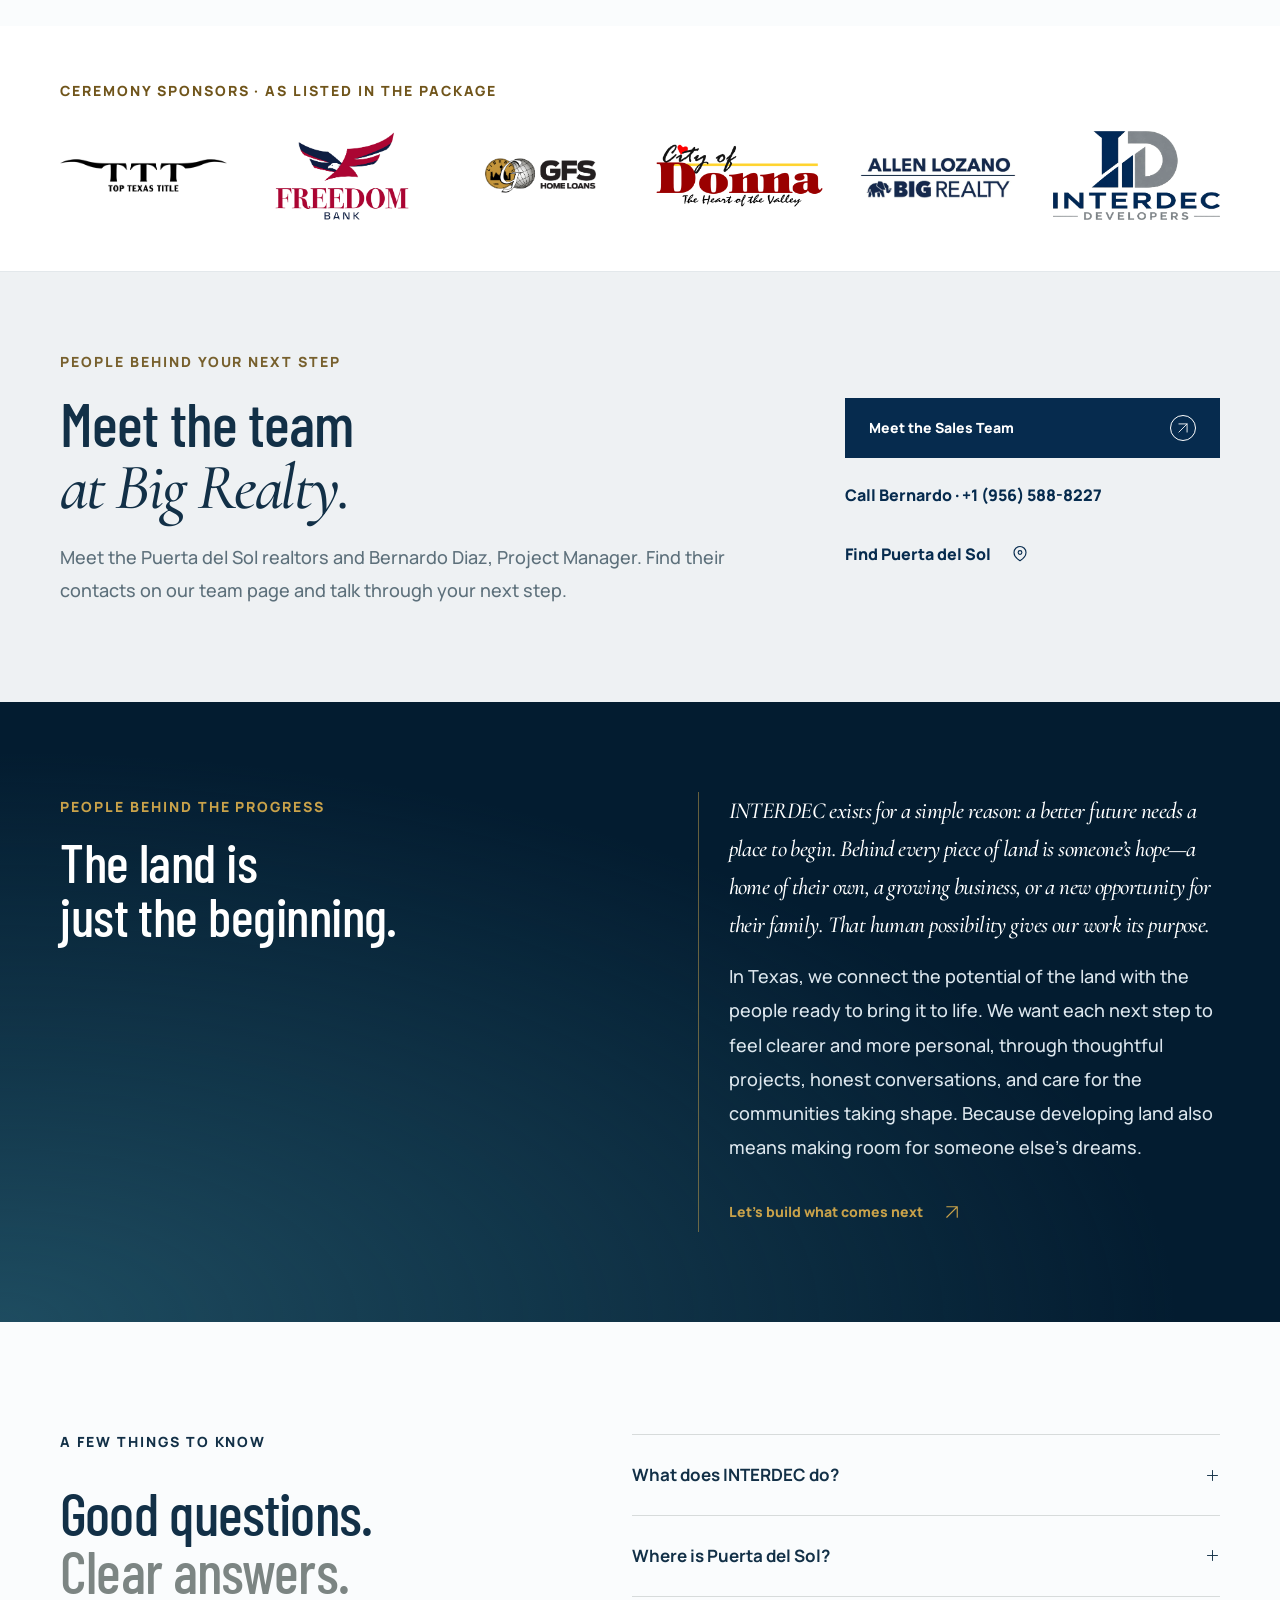
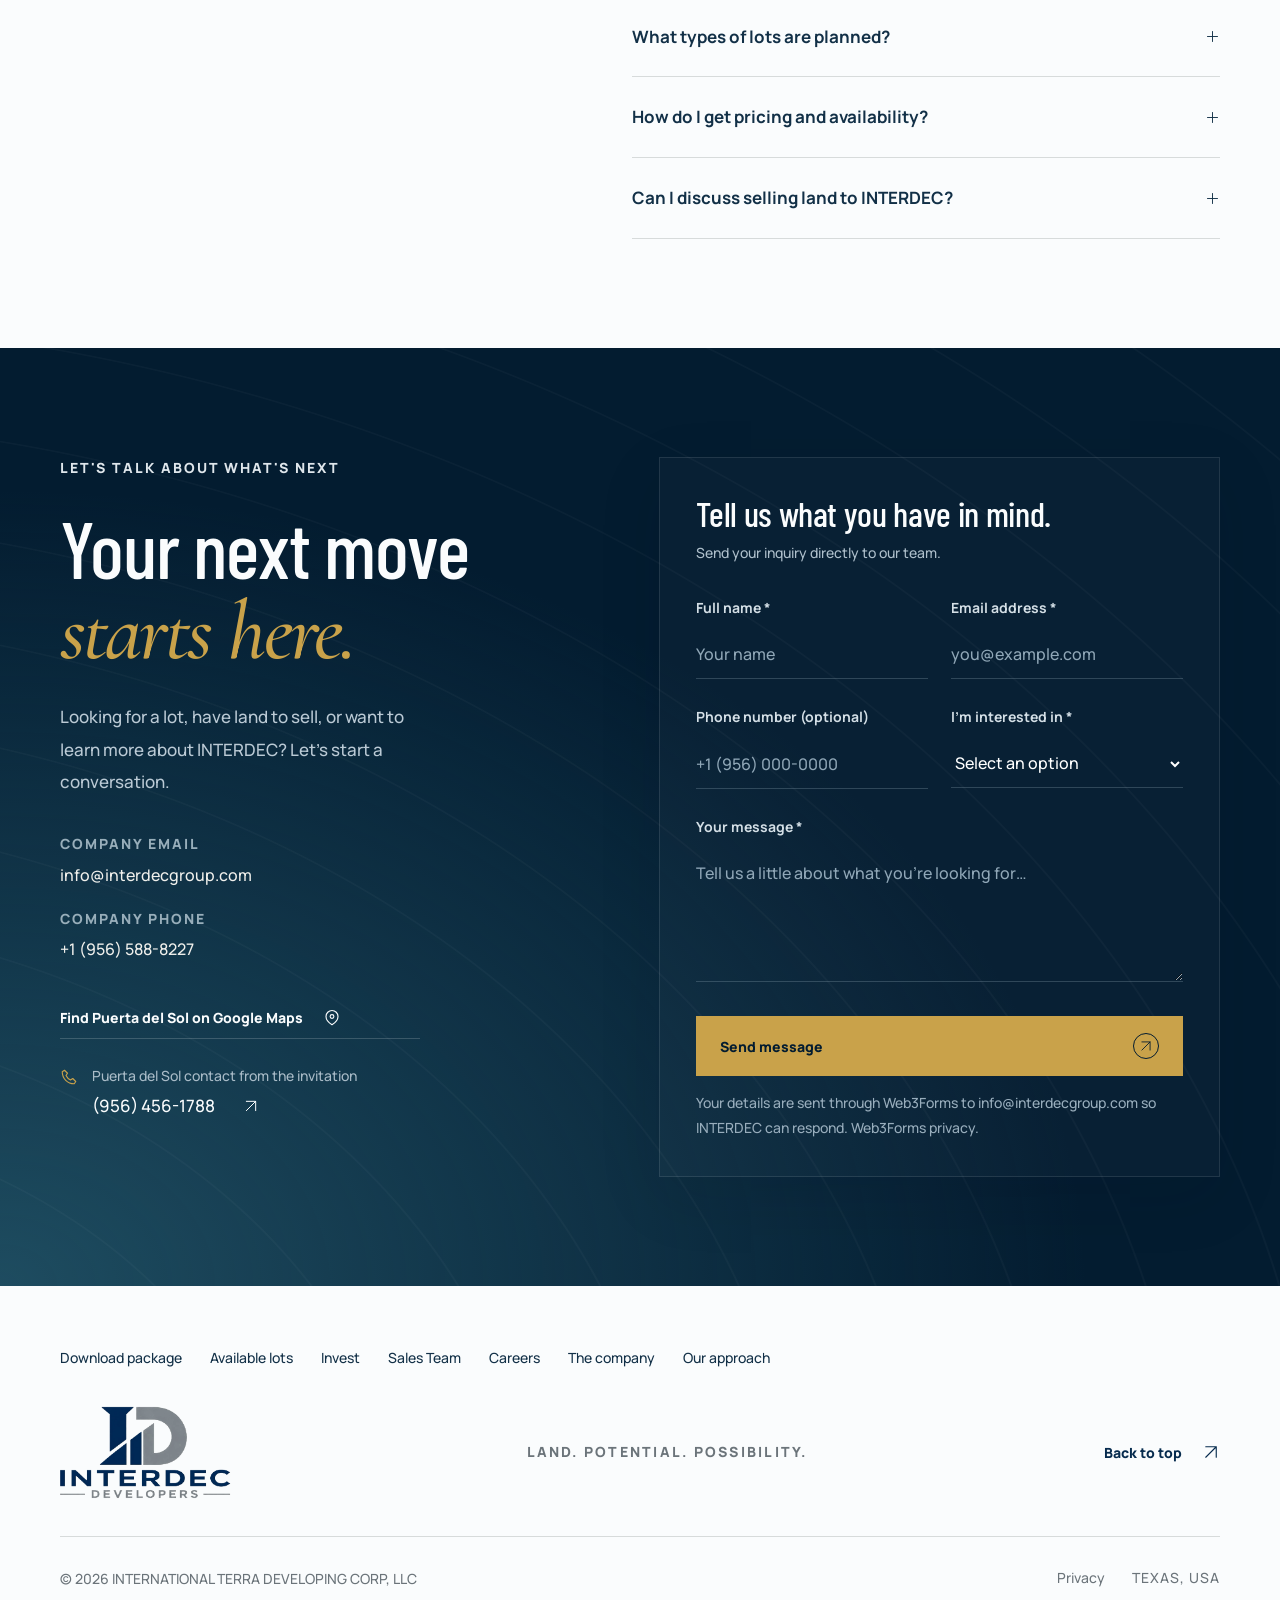
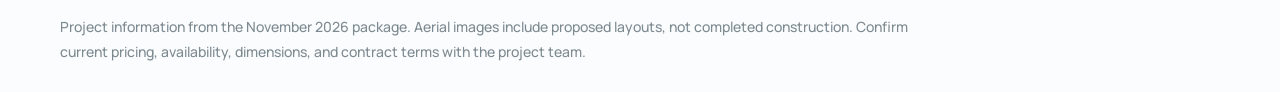
==== commit 811df8bb: "Add dedicated sales team and prominent project directions" ====
--- a/index.html
+++ b/index.html
@@ -16,11 +16,11 @@
   <link rel="preload" href="assets/fonts/barlow-condensed.woff2" as="font" type="font/woff2" crossorigin>
   <link rel="preload" href="assets/images/puerta-del-sol-hero-hd.webp" as="image" fetchpriority="high">
   <link rel="stylesheet" href="styles.css?v=20261118-web3forms">
-  <link rel="stylesheet" href="design.css">
-  <script src="content.js?v=20261118-web3forms" defer></script>
-  <script src="app.js?v=20261118-web3forms" defer></script>
+  <link rel="stylesheet" href="design.css?v=20261118-team">
+  <script src="content.js?v=20261118-team" defer></script>
+  <script src="app.js?v=20261118-team" defer></script>
   <script src="forms.js?v=20261118-web3forms" defer></script>
-  <script src="effects.js?v=20261118-motion" defer></script>
+  <script src="effects.js?v=20261118-team" defer></script>
 </head>
 <body id="top">
   <a class="skip-link" href="#main" data-es="Ir al contenido">Skip to content</a>
@@ -33,7 +33,7 @@
       <a href="#projects" data-es="Proyectos">Projects</a>
       <a href="available-lots.html" data-es="Lotes disponibles">Available lots</a>
       <a href="invest.html" data-es="Invierte">Invest</a>
-      <a href="careers.html" data-es="Empleo">Careers</a>
+      <a href="sales-team.html" data-es="Equipo de Ventas">Sales Team</a><a href="careers.html" data-es="Empleo">Careers</a>
     </nav>
     <div class="header-actions">
       <button class="language-toggle" type="button" aria-label="Switch to Spanish" title="Switch language"><span class="language-en active">EN</span><span class="language-divider">/</span><span class="language-es">ES</span></button>
@@ -48,7 +48,7 @@
     <a href="#company"><span data-es="Nosotros">The company</span></a>
     <a href="available-lots.html"><span data-es="Lotes disponibles">Available lots</span></a>
     <a href="invest.html"><span data-es="Invierte">Invest</span></a>
-    <a href="careers.html"><span data-es="Empleo">Careers</span></a>
+    <a href="sales-team.html"><span data-es="Equipo de Ventas">Sales Team</span></a><a href="careers.html"><span data-es="Empleo">Careers</span></a>
     <a href="#contact"><span data-es="Contacto">Get in touch</span></a>
     <span class="eyebrow">LAND. POTENTIAL. POSSIBILITY.</span>
   </nav>
@@ -159,7 +159,7 @@
       <div class="location-heading reveal"><h2 class="display-title" id="location-title"><span data-es="Ubicación estratégica.">Strategic location.</span><br><em data-es="Comodidad todos los días.">Everyday convenience.</em></h2><p data-es="Comercios nacionales, restaurantes y escuelas cerca de Puerta del Sol, con acceso rápido a I-2 / US 83. Un punto de partida conectado para tu próximo capítulo en Donna.">National retail, dining, and schools around Puerta del Sol, with quick access to I-2 / US 83. A connected starting point for your next chapter in Donna.</p></div>
       <figure class="location-visual reveal"><img src="assets/images/nearby-retail-hd.webp" width="1536" height="1024" alt="AI-enhanced illustration of the nearby retail corridor based on the package aerial" loading="lazy" decoding="async"><figcaption><span data-es="Corredor comercial cercano · Ilustración mejorada con IA a partir del paquete; no es el plano de Puerta del Sol.">Nearby retail corridor · AI-enhanced illustration based on the package; not the Puerta del Sol site plan.</span><a href="assets/images/package/nearby-retail-aerial.jpeg" target="_blank" rel="noopener" data-es="Ver imagen original">View original image</a></figcaption></figure>
       <div class="location-grid">
-        <div class="location-details reveal"><dl class="location-facts"><div><dt data-es="DIRECCIÓN DEL PROYECTO">PROJECT ADDRESS</dt><dd>Salinas Blvd &amp; Mile 10 N Rd</dd></div><div><dt data-es="CIUDAD Y CONDADO">CITY &amp; COUNTY</dt><dd>Donna, TX 78537 · Hidalgo County</dd></div><div><dt data-es="ESCUELAS">SCHOOLS</dt><dd>Donna ISD · Salazar Elementary</dd></div><div><dt data-es="ACCESO VIAL">ROAD ACCESS</dt><dd>I-2 / US 83</dd></div></dl><div class="home-concept"><span class="eyebrow" data-es="CONCEPTO PARA CONSTRUCTORES DEL PAQUETE">PACKAGE BUILDER CONCEPT</span><strong>1,250 <small data-es="PIES²">SQ FT</small> <span> / </span> 3 <small data-es="RECÁMARAS">BED</small> <span> / </span> 2 <small data-es="BAÑOS">BATH</small></strong><p data-es="Precio de venta objetivo de la vivienda terminada: cerca de $205,000 USD. Es un concepto del paquete, no una vivienda incluida con el lote ni un precio de reventa garantizado.">Target finished-home sale price near $205,000 USD. A package concept, not a home included with the lot or a guaranteed resale price.</p></div></div>
+        <div class="location-details reveal"><dl class="location-facts"><div><dt data-es="DIRECCIÓN DEL PROYECTO">PROJECT ADDRESS</dt><dd>Salinas Blvd &amp; Mile 10 N Rd</dd></div><div><dt data-es="CIUDAD Y CONDADO">CITY &amp; COUNTY</dt><dd>Donna, TX 78537 · Hidalgo County</dd></div><div><dt data-es="ESCUELAS">SCHOOLS</dt><dd>Donna ISD · Salazar Elementary</dd></div><div><dt data-es="ACCESO VIAL">ROAD ACCESS</dt><dd>I-2 / US 83</dd></div></dl><a class="button button-navy location-map-link" data-project-map href="https://maps.app.goo.gl/81aUoBMNfsy8Tv879?g_st=it" target="_blank" rel="noopener noreferrer"><span data-es="Abrir en Google Maps">Open in Google Maps</span><svg class="icon" viewBox="0 0 24 24" aria-hidden="true"><path d="M20 10c0 6-8 11-8 11S4 16 4 10a8 8 0 1 1 16 0Z"/><circle cx="12" cy="10" r="2.5"/></svg></a><div class="home-concept"><span class="eyebrow" data-es="CONCEPTO PARA CONSTRUCTORES DEL PAQUETE">PACKAGE BUILDER CONCEPT</span><strong>1,250 <small data-es="PIES²">SQ FT</small> <span> / </span> 3 <small data-es="RECÁMARAS">BED</small> <span> / </span> 2 <small data-es="BAÑOS">BATH</small></strong><p data-es="Precio de venta objetivo de la vivienda terminada: cerca de $205,000 USD. Es un concepto del paquete, no una vivienda incluida con el lote ni un precio de reventa garantizado.">Target finished-home sale price near $205,000 USD. A package concept, not a home included with the lot or a guaranteed resale price.</p></div></div>
         <div class="location-amenities reveal"><span class="eyebrow" data-es="A 1.4 MILLAS O MENOS · SEGÚN EL PAQUETE">WITHIN 1.4 MILES · AS LISTED IN THE PACKAGE</span><h3 data-es="Todo lo esencial, cerca.">Everyday essentials, close by.</h3><ul><li>Walmart Supercenter</li><li>Chick-fil-A</li><li>Whataburger</li><li>Dutch Bros Coffee</li><li>Burlington</li><li>Ross Dress for Less</li><li>AutoZone</li><li>ULTA Beauty</li><li>PetSmart</li></ul><a class="text-link" href="assets/documents/puerta-del-sol-lot-package-nov-2026.pdf#page=3" target="_blank" rel="noopener"><span data-es="Consulta la página 3 del paquete">Explore page 3 of the package</span><svg class="icon"><use href="#arrow-up-right"/></svg></a></div>
       </div>
     </section>
@@ -183,20 +183,12 @@
     <section class="event section-pad" id="groundbreaking" aria-labelledby="event-title">
       <div class="event-date reveal"><span class="eyebrow" data-es="DICIEMBRE">DECEMBER</span><span class="event-day">02</span><span class="event-year">2026</span><span class="event-date-rule"></span><span class="event-weekday" data-es="MIÉRCOLES · 10:30 A. M.">WEDNESDAY · 10:30 AM</span><span class="event-timezone" data-es="Hora local de Donna, Texas (CST)">Donna, Texas local time (CST)</span></div>
       <div class="event-content reveal"><div class="section-label"><span data-es="UN NUEVO COMIENZO">A NEW BEGINNING</span></div><h2 class="display-title" id="event-title"><span data-es="El primer paso.">The first step.</span><br><em data-es="Un futuro brillante.">A brighter future.</em></h2><p class="event-subtitle" data-es="Ceremonia oficial de inicio de obra de Puerta del Sol">Puerta del Sol official groundbreaking ceremony</p><p data-es="Recorre los lotes, conoce a los desarrolladores y prestamistas y consulta reservas en el evento. Habrá alimentos y bebidas, según el paquete.">Walk the lots, meet the developers and lenders, and discuss reservations on site. Food and drinks provided, as announced in the package.</p><div class="event-location"><svg class="icon"><use href="#pin"/></svg><div><strong>Salinas Blvd &amp; Mile 10 N Rd</strong><span>Donna, TX 78537</span></div></div><div class="event-actions"><button class="button button-navy" id="calendar-button" type="button"><span data-es="Agregar al calendario">Add to calendar</span><svg class="icon"><use href="#calendar"/></svg></button><button class="text-link" id="invitation-button" type="button"><span data-es="Ver invitación">View invitation</span><svg class="icon"><use href="#arrow-up-right"/></svg></button><a class="text-link" href="sms:+19564561788"><span data-es="Confirma asistencia por SMS con Frank">Text Frank to RSVP</span><svg class="icon"><use href="#arrow-up-right"/></svg></a></div></div>
-      <div class="event-countdown reveal" id="event-countdown" aria-label="Time until the groundbreaking"><span class="eyebrow countdown-caption" data-es="CUENTA REGRESIVA PARA EL INICIO DE OBRA">COUNTDOWN TO BREAKING GROUND</span><div class="countdown-values"><div><strong id="countdown-days">--</strong><span data-es="DÍAS">DAYS</span></div><span class="countdown-colon">:</span><div><strong id="countdown-hours">--</strong><span data-es="HORAS">HOURS</span></div><span class="countdown-colon">:</span><div><strong id="countdown-minutes">--</strong><span data-es="MINUTOS">MINUTES</span></div><span class="countdown-colon">:</span><div><strong id="countdown-seconds">--</strong><span data-es="SEGUNDOS">SECONDS</span></div></div><a class="text-link" id="event-directions" href="https://www.google.com/maps/search/?api=1&amp;query=Salinas+Blvd+%26+Mile+10+N+Rd%2C+Donna%2C+TX+78537" target="_blank" rel="noopener noreferrer"><span data-es="Cómo llegar">Get directions</span><svg class="icon"><use href="#arrow-up-right"/></svg></a></div>
+      <div class="event-countdown reveal" id="event-countdown" aria-label="Time until the groundbreaking"><span class="eyebrow countdown-caption" data-es="CUENTA REGRESIVA PARA EL INICIO DE OBRA">COUNTDOWN TO BREAKING GROUND</span><div class="countdown-values"><div><strong id="countdown-days">--</strong><span data-es="DÍAS">DAYS</span></div><span class="countdown-colon">:</span><div><strong id="countdown-hours">--</strong><span data-es="HORAS">HOURS</span></div><span class="countdown-colon">:</span><div><strong id="countdown-minutes">--</strong><span data-es="MINUTOS">MINUTES</span></div><span class="countdown-colon">:</span><div><strong id="countdown-seconds">--</strong><span data-es="SEGUNDOS">SECONDS</span></div></div><a class="text-link" id="event-directions" data-project-map href="https://maps.app.goo.gl/81aUoBMNfsy8Tv879?g_st=it" target="_blank" rel="noopener noreferrer"><span data-es="Cómo llegar">Get directions</span><svg class="icon"><use href="#arrow-up-right"/></svg></a></div>
     </section>
 
     <section class="event-sponsors section-pad" aria-label="Ceremony sponsors"><span class="eyebrow" data-es="PATROCINADORES DE LA CEREMONIA · SEGÚN EL PAQUETE">CEREMONY SPONSORS · AS LISTED IN THE PACKAGE</span><div class="sponsor-logos"><img src="assets/images/package/top-texas-title-logo.png" width="200" height="90" alt="Top Texas Title" loading="lazy"><img src="assets/images/package/freedom-bank-logo.png" width="200" height="90" alt="Freedom Bank" loading="lazy"><img src="assets/images/package/gfs-home-loans-logo.png" width="200" height="90" alt="GFS Home Loans" loading="lazy"><img src="assets/images/package/city-of-donna-logo.png" width="200" height="90" alt="City of Donna" loading="lazy"><img src="assets/images/package/allen-lozano-big-realty-logo.jpeg" width="200" height="90" alt="Allen Lozano BIG Realty" loading="lazy"><img src="assets/images/package/interdec-logo.png" width="200" height="90" alt="INTERDEC Developers" loading="lazy"></div></section>
 
-    <section class="sales-team section-pad" id="sales-team" aria-labelledby="sales-team-title">
-      <div class="section-heading"><div><div class="section-label reveal"><span class="label-index">PUERTA DEL SOL /</span><span data-es="CONOCE AL EQUIPO DE VENTAS">MEET THE SALES TEAM</span></div><h2 class="display-title reveal" id="sales-team-title"><span data-es="Del primer vistazo">From first look</span><br><em data-es="al siguiente capítulo.">to your next chapter.</em></h2></div><p class="section-aside reveal" data-es="Los agentes del paquete de Puerta del Sol te acompañan en la selección del lote y el cierre. Llámalos para confirmar disponibilidad o reservar.">The Puerta del Sol package introduces these realtors for lot selection through closing. Call to confirm availability or discuss a reservation.</p></div>
-      <div class="team-grid">
-        <article class="team-card reveal"><img src="assets/images/allen-lozano-hd.webp" width="1254" height="1254" alt="Allen Lozano, Puerta del Sol sales team" loading="lazy"><div><span class="eyebrow">REALTOR®</span><h3>Allen Lozano</h3><a href="tel:+19562462563">(956) 246-2563 <span aria-hidden="true">↗</span></a></div></article>
-        <article class="team-card reveal"><img src="assets/images/francisco-velasco-hd.webp" width="1254" height="1254" alt="Francisco Frank Velasco, Puerta del Sol sales team" loading="lazy"><div><span class="eyebrow">REALTOR®</span><h3>Francisco “Frank” Velasco</h3><a href="tel:+19564561788">(956) 456-1788 <span aria-hidden="true">↗</span></a></div></article>
-        <article class="team-card reveal"><img src="assets/images/yahir-galvan-hd.webp" width="1254" height="1254" alt="Yahir Galvan, Puerta del Sol sales team" loading="lazy"><div><span class="eyebrow">REALTOR®</span><h3>Yahir Galvan</h3><a href="tel:+19567398260">(956) 739-8260 <span aria-hidden="true">↗</span></a></div></article>
-      </div>
-      <div class="project-credits reveal"><div><span class="eyebrow" data-es="DESARROLLADO POR">DEVELOPED BY</span><img src="assets/images/package/avig-development-logo.jpeg" width="220" height="140" alt="AVIG Development" loading="lazy"></div><div><span class="eyebrow" data-es="UN PROYECTO QUE REÚNE A">A PROJECT BROUGHT TOGETHER BY</span><div class="credit-logos"><img src="assets/images/package/allen-lozano-big-realty-logo.jpeg" width="240" height="100" alt="Allen Lozano BIG Realty" loading="lazy"><img src="assets/images/package/interdec-logo.png" width="220" height="110" alt="INTERDEC Developers" loading="lazy"></div></div></div>
-    </section>
+    <section class="sales-team-intro section-pad" id="sales-team" aria-labelledby="team-intro-title"><div class="reveal"><span class="eyebrow" data-es="PERSONAS DETRÁS DE TU SIGUIENTE PASO">PEOPLE BEHIND YOUR NEXT STEP</span><h2 class="display-title" id="team-intro-title"><span data-es="Conoce al equipo">Meet the team</span><br><em data-es="de Big Realty.">at Big Realty.</em></h2><p data-es="Conoce a los agentes de Puerta del Sol y a Bernardo Diaz, gerente de proyecto. Encuentra sus contactos en nuestra página del equipo y conversa sobre tu siguiente paso.">Meet the Puerta del Sol realtors and Bernardo Diaz, Project Manager. Find their contacts on our team page and talk through your next step.</p></div><div class="team-intro-actions reveal"><a class="button button-navy" href="sales-team.html"><span data-es="Conoce al Equipo de Ventas">Meet the Sales Team</span><svg class="icon"><use href="#arrow-up-right"/></svg></a><a class="text-link" href="tel:+19565888227"><span data-es="Llama a Bernardo · +1 (956) 588-8227">Call Bernardo · +1 (956) 588-8227</span></a><a class="text-link" data-project-map href="https://maps.app.goo.gl/81aUoBMNfsy8Tv879?g_st=it" target="_blank" rel="noopener noreferrer"><span data-es="Ubica Puerta del Sol">Find Puerta del Sol</span><svg class="icon" viewBox="0 0 24 24" aria-hidden="true"><path d="M20 10c0 6-8 11-8 11S4 16 4 10a8 8 0 1 1 16 0Z"/><circle cx="12" cy="10" r="2.5"/></svg></a></div></section>
 
     <section class="story-band section-pad">
       <div class="story-title reveal"><span class="eyebrow" data-es="PERSONAS DETRÁS DEL PROGRESO">PEOPLE BEHIND THE PROGRESS</span><h2 data-es="El terreno es solo el comienzo.">The land is<br>just the beginning.</h2></div>
@@ -215,18 +207,18 @@
     </section>
 
     <section class="contact section-pad" id="contact" aria-labelledby="contact-title">
-      <div class="contact-copy reveal"><div class="section-label light-label"><span data-es="HABLEMOS DE LO QUE VIENE">LET'S TALK ABOUT WHAT'S NEXT</span></div><h2 class="display-title" id="contact-title"><span data-es="Tu siguiente">Your next move</span><br><em data-es="paso comienza aquí.">starts here.</em></h2><p data-es="¿Buscas un lote, tienes un terreno para vender o quieres conocer más sobre INTERDEC? Comencemos una conversación.">Looking for a lot, have land to sell, or want to learn more about INTERDEC? Let's start a conversation.</p><div class="contact-details"><div><span class="eyebrow" data-es="CORREO DE LA EMPRESA">COMPANY EMAIL</span><a id="company-email" class="contact-value" href="mailto:info@interdecgroup.com">info@interdecgroup.com</a></div><div><span class="eyebrow" data-es="TELÉFONO DE LA EMPRESA">COMPANY PHONE</span><a id="company-phone" class="contact-value" href="tel:+528114145035">+52 81 1414 5035</a></div></div><div class="project-contact"><svg class="icon"><use href="#phone"/></svg><div><span data-es="Contacto de Puerta del Sol según la invitación">Puerta del Sol contact from the invitation</span><a id="project-phone" href="tel:+19564561788">(956) 456-1788 <svg class="icon"><use href="#arrow-up-right"/></svg></a></div></div></div>
+      <div class="contact-copy reveal"><div class="section-label light-label"><span data-es="HABLEMOS DE LO QUE VIENE">LET'S TALK ABOUT WHAT'S NEXT</span></div><h2 class="display-title" id="contact-title"><span data-es="Tu siguiente">Your next move</span><br><em data-es="paso comienza aquí.">starts here.</em></h2><p data-es="¿Buscas un lote, tienes un terreno para vender o quieres conocer más sobre INTERDEC? Comencemos una conversación.">Looking for a lot, have land to sell, or want to learn more about INTERDEC? Let's start a conversation.</p><div class="contact-details"><div><span class="eyebrow" data-es="CORREO DE LA EMPRESA">COMPANY EMAIL</span><a id="company-email" class="contact-value" href="mailto:info@interdecgroup.com">info@interdecgroup.com</a></div><div><span class="eyebrow" data-es="TELÉFONO DE LA EMPRESA">COMPANY PHONE</span><a id="company-phone" class="contact-value" href="tel:+19565888227">+1 (956) 588-8227</a></div></div><a class="text-link light" data-project-map href="https://maps.app.goo.gl/81aUoBMNfsy8Tv879?g_st=it" target="_blank" rel="noopener noreferrer"><span data-es="Ubica Puerta del Sol en Google Maps">Find Puerta del Sol on Google Maps</span><svg class="icon" viewBox="0 0 24 24" aria-hidden="true"><path d="M20 10c0 6-8 11-8 11S4 16 4 10a8 8 0 1 1 16 0Z"/><circle cx="12" cy="10" r="2.5"/></svg></a><div class="project-contact"><svg class="icon"><use href="#phone"/></svg><div><span data-es="Contacto de Puerta del Sol según la invitación">Puerta del Sol contact from the invitation</span><a id="project-phone" href="tel:+19564561788">(956) 456-1788 <svg class="icon"><use href="#arrow-up-right"/></svg></a></div></div></div>
       <div class="contact-form-wrap reveal"><form data-web3form id="inquiry-form"><input type="checkbox" name="botcheck" tabindex="-1" autocomplete="off" hidden aria-hidden="true"><h3 data-es="Cuéntanos qué tienes en mente.">Tell us what you have in mind.</h3><p class="form-intro" data-es="Envía tu consulta directamente a nuestro equipo.">Send your inquiry directly to our team.</p><div class="form-row"><div class="form-field"><label for="full-name"><span data-es="Nombre completo">Full name</span> <span aria-hidden="true">*</span></label><input id="full-name" name="name" type="text" autocomplete="name" maxlength="100" required placeholder="Your name" data-placeholder-es="Tu nombre"></div><div class="form-field"><label for="email-address"><span data-es="Correo electrónico">Email address</span> <span aria-hidden="true">*</span></label><input id="email-address" name="email" type="email" autocomplete="email" maxlength="200" required placeholder="you@example.com" data-placeholder-es="tu@ejemplo.com"></div></div><div class="form-row"><div class="form-field"><label for="phone-number" data-es="Teléfono (opcional)">Phone number (optional)</label><input id="phone-number" name="phone" type="tel" autocomplete="tel" maxlength="40" placeholder="+1 (956) 000-0000"></div><div class="form-field"><label for="interest"><span data-es="Me interesa">I'm interested in</span> <span aria-hidden="true">*</span></label><select id="interest" name="interest" required><option value="" data-es="Selecciona una opción">Select an option</option><option value="residential" data-es="Lotes residenciales">Residential lots</option><option value="commercial" data-es="Lotes comerciales">Commercial lots</option><option value="land" data-es="Tengo un terreno para vender">I have land to sell</option><option value="general" data-es="Información general">General information</option></select></div></div><div class="form-field"><label for="message"><span data-es="Tu mensaje">Your message</span> <span aria-hidden="true">*</span></label><textarea id="message" name="message" rows="4" maxlength="3000" required placeholder="Tell us a little about what you're looking for…" data-placeholder-es="Cuéntanos un poco sobre lo que buscas…"></textarea></div><button class="button button-white form-submit" type="submit" disabled><span data-es="Enviar mensaje">Send message</span><svg class="icon"><use href="#arrow-up-right"/></svg></button><div class="form-status" role="status" aria-live="polite" tabindex="-1"></div><p class="form-note" id="form-note"><span data-es="Tus datos se envían mediante Web3Forms a ">Your details are sent through Web3Forms to </span><a href="mailto:info@interdecgroup.com">info@interdecgroup.com</a><span data-es=" para que INTERDEC pueda responder. "> so INTERDEC can respond. </span><a href="https://web3forms.com/privacy" target="_blank" rel="noopener noreferrer" data-es="Privacidad de Web3Forms">Web3Forms privacy</a>.</p></form></div>
     </section>
   </main>
 
-  <footer class="site-footer"><nav class="footer-page-nav" aria-label="More from INTERDEC"><a href="#downloads" data-es="Descargar paquete">Download package</a><a href="available-lots.html" data-es="Lotes disponibles">Available lots</a><a href="invest.html" data-es="Invierte">Invest</a><a href="careers.html" data-es="Empleo">Careers</a><a href="#company" data-es="Nosotros">The company</a><a href="#approach" data-es="Nuestro proceso">Our approach</a></nav><div class="footer-top"><a href="#top" class="footer-brand" aria-label="INTERDEC Developers — back to top"><img src="assets/images/package/interdec-logo.png" width="1103" height="594" alt="INTERDEC Developers" loading="lazy"></a><p data-es="TERRENOS. POTENCIAL. POSIBILIDADES.">LAND. POTENTIAL. POSSIBILITY.</p><a class="text-link" href="#top"><span data-es="Volver arriba">Back to top</span><svg class="icon"><use href="#arrow-up-right"/></svg></a></div><div class="footer-bottom"><p>© <span id="copyright-year">2026</span> INTERNATIONAL TERRA DEVELOPING CORP, LLC</p><div><button id="privacy-button" type="button" data-es="Privacidad">Privacy</button><span>TEXAS, USA</span></div></div><p class="footer-disclaimer" data-es="Información del paquete de noviembre de 2026. Las vistas aéreas incluyen trazos propuestos, no obras terminadas. Confirma precios, disponibilidad, medidas y términos contractuales con el equipo del proyecto.">Project information from the November 2026 package. Aerial images include proposed layouts, not completed construction. Confirm current pricing, availability, dimensions, and contract terms with the project team.</p></footer>
-
-  <dialog id="project-dialog" class="modal project-modal" aria-labelledby="project-dialog-title"><button class="modal-close" type="button" data-close aria-label="Close project details"><svg class="icon"><use href="#close"/></svg></button><span class="eyebrow" data-es="PROYECTO DESTACADO">FEATURED DEVELOPMENT</span><h2 id="project-dialog-title">Puerta del Sol</h2><p class="modal-location"><svg class="icon"><use href="#pin"/></svg> Donna, Texas</p><div class="modal-stats"><div><strong>49</strong><span data-es="Lotes residenciales planeados">Planned residential lots</span></div><div><strong>3</strong><span data-es="Lotes comerciales planeados">Planned commercial lots</span></div></div><dl class="project-facts"><div><dt data-es="Inicio de obra anunciado">Announced groundbreaking</dt><dd data-es="2 de diciembre de 2026 · 10:30 a. m. CST">December 2, 2026 · 10:30 AM CST</dd></div><div><dt data-es="Ubicación del evento">Event location</dt><dd>Salinas Blvd &amp; Mile 10 N Rd<br>Donna, TX 78537</dd></div><div><dt data-es="Precios y superficies">Pricing &amp; lot dimensions</dt><dd data-es="Residencial típico: 42.5 × 129.5 pies (aprox. 5,504 pies²). Desde $55,000 USD de contado; lanzamiento limitado. Consulta el paquete completo.">Typical residential: 42.5 × 129.5 ft (approx. 5,504 sq ft). From $55,000 USD cash; limited launch pricing. See the full package.</dd></div><div><dt data-es="Participantes del proyecto">Project participants</dt><dd id="partnership-copy" data-es="Desarrollado por AVIG Development. Un proyecto que reúne a Allen Lozano BIG Realty e INTERDEC.">Developed by AVIG Development. A project brought together by Allen Lozano BIG Realty and INTERDEC.</dd></div></dl><a class="button button-navy" href="#contact" data-dialog-inquiry data-interest="residential"><span data-es="Consultar el proyecto">Inquire about the project</span><svg class="icon"><use href="#arrow-up-right"/></svg></a><p class="modal-fine-print" data-es="Fuente: paquete de lotes de noviembre de 2026 e invitación proporcionados por la empresa. Inventario de referencia, no en tiempo real.">Source: the supplied November 2026 lot package and groundbreaking invitation. Published snapshot, not live inventory.</p></dialog>
+  <footer class="site-footer"><nav class="footer-page-nav" aria-label="More from INTERDEC"><a href="#downloads" data-es="Descargar paquete">Download package</a><a href="available-lots.html" data-es="Lotes disponibles">Available lots</a><a href="invest.html" data-es="Invierte">Invest</a><a href="sales-team.html" data-es="Equipo de Ventas">Sales Team</a><a href="careers.html" data-es="Empleo">Careers</a><a href="#company" data-es="Nosotros">The company</a><a href="#approach" data-es="Nuestro proceso">Our approach</a></nav><div class="footer-top"><a href="#top" class="footer-brand" aria-label="INTERDEC Developers — back to top"><img src="assets/images/package/interdec-logo.png" width="1103" height="594" alt="INTERDEC Developers" loading="lazy"></a><p data-es="TERRENOS. POTENCIAL. POSIBILIDADES.">LAND. POTENTIAL. POSSIBILITY.</p><a class="text-link" href="#top"><span data-es="Volver arriba">Back to top</span><svg class="icon"><use href="#arrow-up-right"/></svg></a></div><div class="footer-bottom"><p>© <span id="copyright-year">2026</span> INTERNATIONAL TERRA DEVELOPING CORP, LLC</p><div><button id="privacy-button" type="button" data-es="Privacidad">Privacy</button><span>TEXAS, USA</span></div></div><p class="footer-disclaimer" data-es="Información del paquete de noviembre de 2026. Las vistas aéreas incluyen trazos propuestos, no obras terminadas. Confirma precios, disponibilidad, medidas y términos contractuales con el equipo del proyecto.">Project information from the November 2026 package. Aerial images include proposed layouts, not completed construction. Confirm current pricing, availability, dimensions, and contract terms with the project team.</p></footer>
+
+  <dialog id="project-dialog" class="modal project-modal" aria-labelledby="project-dialog-title"><button class="modal-close" type="button" data-close aria-label="Close project details"><svg class="icon"><use href="#close"/></svg></button><span class="eyebrow" data-es="PROYECTO DESTACADO">FEATURED DEVELOPMENT</span><h2 id="project-dialog-title">Puerta del Sol</h2><p class="modal-location"><svg class="icon"><use href="#pin"/></svg> Donna, Texas</p><div class="modal-stats"><div><strong>49</strong><span data-es="Lotes residenciales planeados">Planned residential lots</span></div><div><strong>3</strong><span data-es="Lotes comerciales planeados">Planned commercial lots</span></div></div><dl class="project-facts"><div><dt data-es="Inicio de obra anunciado">Announced groundbreaking</dt><dd data-es="2 de diciembre de 2026 · 10:30 a. m. CST">December 2, 2026 · 10:30 AM CST</dd></div><div><dt data-es="Ubicación del evento">Event location</dt><dd>Salinas Blvd &amp; Mile 10 N Rd<br>Donna, TX 78537<br><a class="text-link" data-project-map href="https://maps.app.goo.gl/81aUoBMNfsy8Tv879?g_st=it" target="_blank" rel="noopener noreferrer"><span data-es="Abrir en Google Maps">Open in Google Maps</span><svg class="icon" viewBox="0 0 24 24" aria-hidden="true"><path d="M20 10c0 6-8 11-8 11S4 16 4 10a8 8 0 1 1 16 0Z"/><circle cx="12" cy="10" r="2.5"/></svg></a></dd></div><div><dt data-es="Precios y superficies">Pricing &amp; lot dimensions</dt><dd data-es="Residencial típico: 42.5 × 129.5 pies (aprox. 5,504 pies²). Desde $55,000 USD de contado; lanzamiento limitado. Consulta el paquete completo.">Typical residential: 42.5 × 129.5 ft (approx. 5,504 sq ft). From $55,000 USD cash; limited launch pricing. See the full package.</dd></div><div><dt data-es="Participantes del proyecto">Project participants</dt><dd id="partnership-copy" data-es="Desarrollado por AVIG Development. Un proyecto que reúne a Allen Lozano BIG Realty e INTERDEC.">Developed by AVIG Development. A project brought together by Allen Lozano BIG Realty and INTERDEC.</dd></div></dl><a class="button button-navy" href="#contact" data-dialog-inquiry data-interest="residential"><span data-es="Consultar el proyecto">Inquire about the project</span><svg class="icon"><use href="#arrow-up-right"/></svg></a><p class="modal-fine-print" data-es="Fuente: paquete de lotes de noviembre de 2026 e invitación proporcionados por la empresa. Inventario de referencia, no en tiempo real.">Source: the supplied November 2026 lot package and groundbreaking invitation. Published snapshot, not live inventory.</p></dialog>
   <dialog class="modal invitation-modal" id="invitation-dialog" aria-label="Puerta del Sol groundbreaking invitation"><button class="modal-close" type="button" data-close aria-label="Close invitation"><svg class="icon"><use href="#close"/></svg></button><img src="assets/images/puerta-del-sol-groundbreaking.jpg" width="1080" height="1080" alt="Puerta del Sol groundbreaking invitation: December 2, 2026, 10:30 AM, Salinas Blvd and Mile 10 N Rd, Donna, Texas. 49 residential lots and 3 commercial lots. Food and drinks provided."><a href="assets/images/puerta-del-sol-groundbreaking.jpg" class="button button-navy" download="Puerta-del-Sol-Invitation.jpg"><span data-es="Descargar invitación">Download invitation</span><svg class="icon"><use href="#download"/></svg></a></dialog>
   <dialog class="modal privacy-modal" id="privacy-dialog" aria-labelledby="privacy-title"><button class="modal-close" type="button" data-close aria-label="Close privacy information"><svg class="icon"><use href="#close"/></svg></button><span class="eyebrow">INTERDEC</span><h2 id="privacy-title" data-es="Tu privacidad.">Your privacy.</h2><p data-es="Al enviar un formulario, tu nombre, correo electrónico, teléfono opcional, mensaje y los detalles de tu consulta se transmiten mediante Web3Forms a INTERDEC en info@interdecgroup.com para que podamos responder.">When you submit a form, your name, email address, optional phone number, message, and inquiry details are transmitted through Web3Forms to INTERDEC at info@interdecgroup.com so we can respond.</p><p data-es="Este sitio no incluye herramientas de análisis ni cookies publicitarias. La preferencia de idioma puede guardarse localmente en tu navegador. El proveedor de alojamiento puede procesar registros técnicos de acceso. Al abrir mapas se aplican las prácticas de privacidad del proveedor correspondiente.">This site does not include analytics or advertising cookies. Your language preference may be saved locally in your browser. The hosting provider may process technical access logs. Opening maps is subject to the map provider’s privacy practices.</p><p><span data-es="Consulta cómo trata Web3Forms los datos de los formularios en su ">Read how Web3Forms handles form data in its </span><a href="https://web3forms.com/privacy" target="_blank" rel="noopener noreferrer" data-es="política de privacidad">privacy policy</a>.</p><p class="modal-fine-print"><span data-es="Para consultas sobre privacidad, escribe a ">For privacy questions, contact </span><a href="mailto:info@interdecgroup.com">info@interdecgroup.com</a>.</p></dialog>
   <div class="toast" id="toast" role="status" aria-live="polite"></div>
-  <noscript><div class="noscript-note"><span data-es="El formulario y el cambio de idioma requieren JavaScript. Puedes escribir directamente a ">The form and language switching require JavaScript. You can email </span><a href="mailto:info@interdecgroup.com">info@interdecgroup.com</a><span data-es=" o llamar al "> or call </span><a href="tel:+528114145035">+52 81 1414 5035</a>.</div></noscript>
+  <noscript><div class="noscript-note"><span data-es="El formulario y el cambio de idioma requieren JavaScript. Puedes escribir directamente a ">The form and language switching require JavaScript. You can email </span><a href="mailto:info@interdecgroup.com">info@interdecgroup.com</a><span data-es=" o llamar al "> or call </span><a href="tel:+19565888227">+1 (956) 588-8227</a>.</div></noscript>
 
   <svg class="svg-definitions" aria-hidden="true" xmlns="http://www.w3.org/2000/svg"><defs>
     <symbol id="arrow-up-right" viewBox="0 0 24 24"><path d="M5 19L19 5M5 5h14v14"/></symbol>
--- a/design.css
+++ b/design.css
@@ -548,6 +548,27 @@
 .footer-page-nav { display: flex; gap: 28px; flex-wrap: wrap; padding-bottom: 35px; font-size: 14px; }
 .footer-page-nav a { border-bottom: 1px solid transparent; }
 .footer-page-nav a:hover { border-bottom-color: #a27b26; }
+
+/* The home page introduces the team; complete profiles have their own page. */
+.sales-team-intro { display: grid; grid-template-columns: minmax(0, 1.3fr) minmax(280px, .7fr); align-items: center; gap: 7vw; background: #eef1f3; padding-block: 75px; }
+.sales-team-intro .eyebrow { margin-bottom: 20px; color: #77602d; }
+.sales-team-intro .display-title { max-width: 900px; font-size: clamp(50px, 4.8vw, 76px); margin-bottom: 22px; }
+.sales-team-intro p { max-width: 760px; color: #5d707b; font-size: 18px; line-height: 1.85; }
+.team-intro-actions { display: flex; align-items: center; flex-wrap: wrap; gap: 16px 26px; margin-top: 28px; }
+.team-intro-actions .button { min-height: 56px; }
+.team-intro-actions .text-link { font-size: 16px; }
+.sales-team-intro .team-intro-actions { flex-direction: column; align-items: stretch; margin-top: 0; }
+@media (max-width: 900px) {
+  .sales-team-intro { grid-template-columns: minmax(0, 1fr); gap: 26px; }
+  .sales-team-intro .team-intro-actions { max-width: 600px; }
+}
+@media (max-width: 700px) {
+  .sales-team-intro { padding-block: 60px; }
+  .sales-team-intro .display-title { font-size: 52px; }
+  .sales-team-intro p { font-size: 17px; }
+  .team-intro-actions { align-items: stretch; gap: 14px; }
+  .team-intro-actions .button { width: 100%; }
+}
 @media (max-width: 1100px) {
   .desktop-nav { gap: 18px; margin-right: 24px; }
 
@@ -815,10 +836,12 @@
   .location-facts { grid-template-columns: minmax(0, 1fr); }
 }
 
-@media (max-width: 1100px) {
+@media (max-width: 1199px) {
   .site-header .desktop-nav, .site-header .header-cta { display: none; }
   .site-header .menu-toggle { display: block; }
   .site-header, .site-header.scrolled { height: 82px; }
+}
+@media (max-width: 1100px) {
   .hero { grid-template-columns: minmax(0, 1fr); gap: 32px; padding-top: 145px; }
   .hero-content { grid-column: 1; grid-row: 1; max-width: 850px; }
   .hero h1 { font-size: clamp(80px, 10.5vw, 112px); }
@@ -929,6 +952,7 @@
 .mobile-nav a:nth-child(6) { --menu-order: 5; }
 .mobile-nav a:nth-child(7) { --menu-order: 6; }
 .mobile-nav a:nth-child(8) { --menu-order: 7; }
+.mobile-nav a:nth-child(9) { --menu-order: 8; }
 @keyframes menuItemReveal {
   from { opacity: 0; transform: translateY(16px); filter: blur(3px); }
   to { opacity: 1; transform: none; filter: none; }
@@ -982,9 +1006,9 @@
 @media (max-height: 650px) and (max-width: 479px) {
   .mobile-nav { padding: 8px; }
   .mobile-nav a { min-height: 44px; padding-block: 8px; }
-  .mobile-nav > .eyebrow { padding-top: 10px; }
-}
-@media (max-height: 500px) and (min-width: 480px) and (max-width: 1100px) {
+  .mobile-nav > .eyebrow { display: none; }
+}
+@media (max-height: 650px) and (min-width: 480px) and (max-width: 1199px) {
   .site-header, .site-header.scrolled { height: 64px; padding-block: 5px; }
   .brand img { height: 54px; }
   .mobile-nav {
@@ -999,6 +1023,10 @@
   .mobile-nav a { min-height: 44px; padding: 8px 12px; font-size: 18px; }
   .mobile-nav > .eyebrow { grid-column: 1 / -1; margin-top: 4px; padding-top: 8px; }
 }
+@media (max-height: 350px) and (min-width: 480px) and (max-width: 1199px) {
+  .mobile-nav { padding: 6px; }
+  .mobile-nav > .eyebrow { display: none; }
+}
 
 /* Four matching groups keep the ribbon seamless as it drifts on its own. */
 .type-ribbon-track { transform: none; animation: ribbonDrift 80s linear infinite; will-change: transform; }
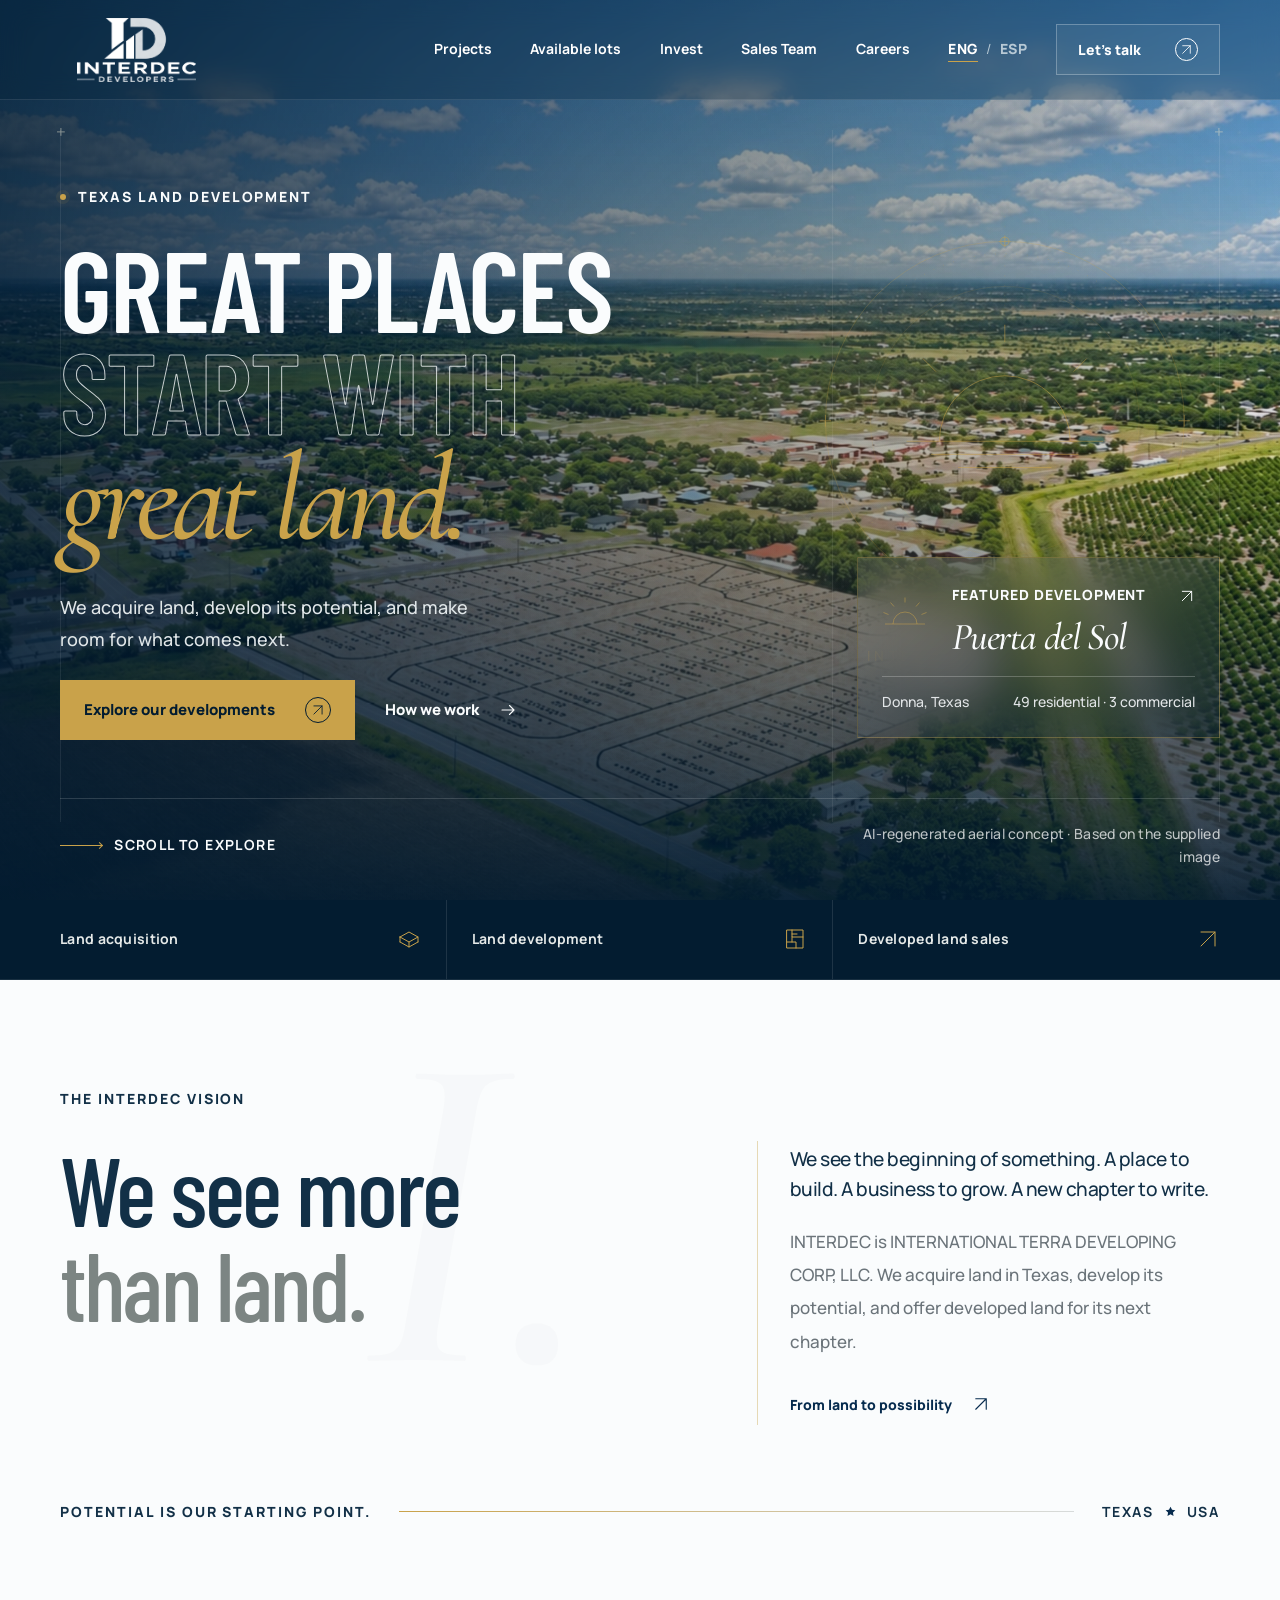
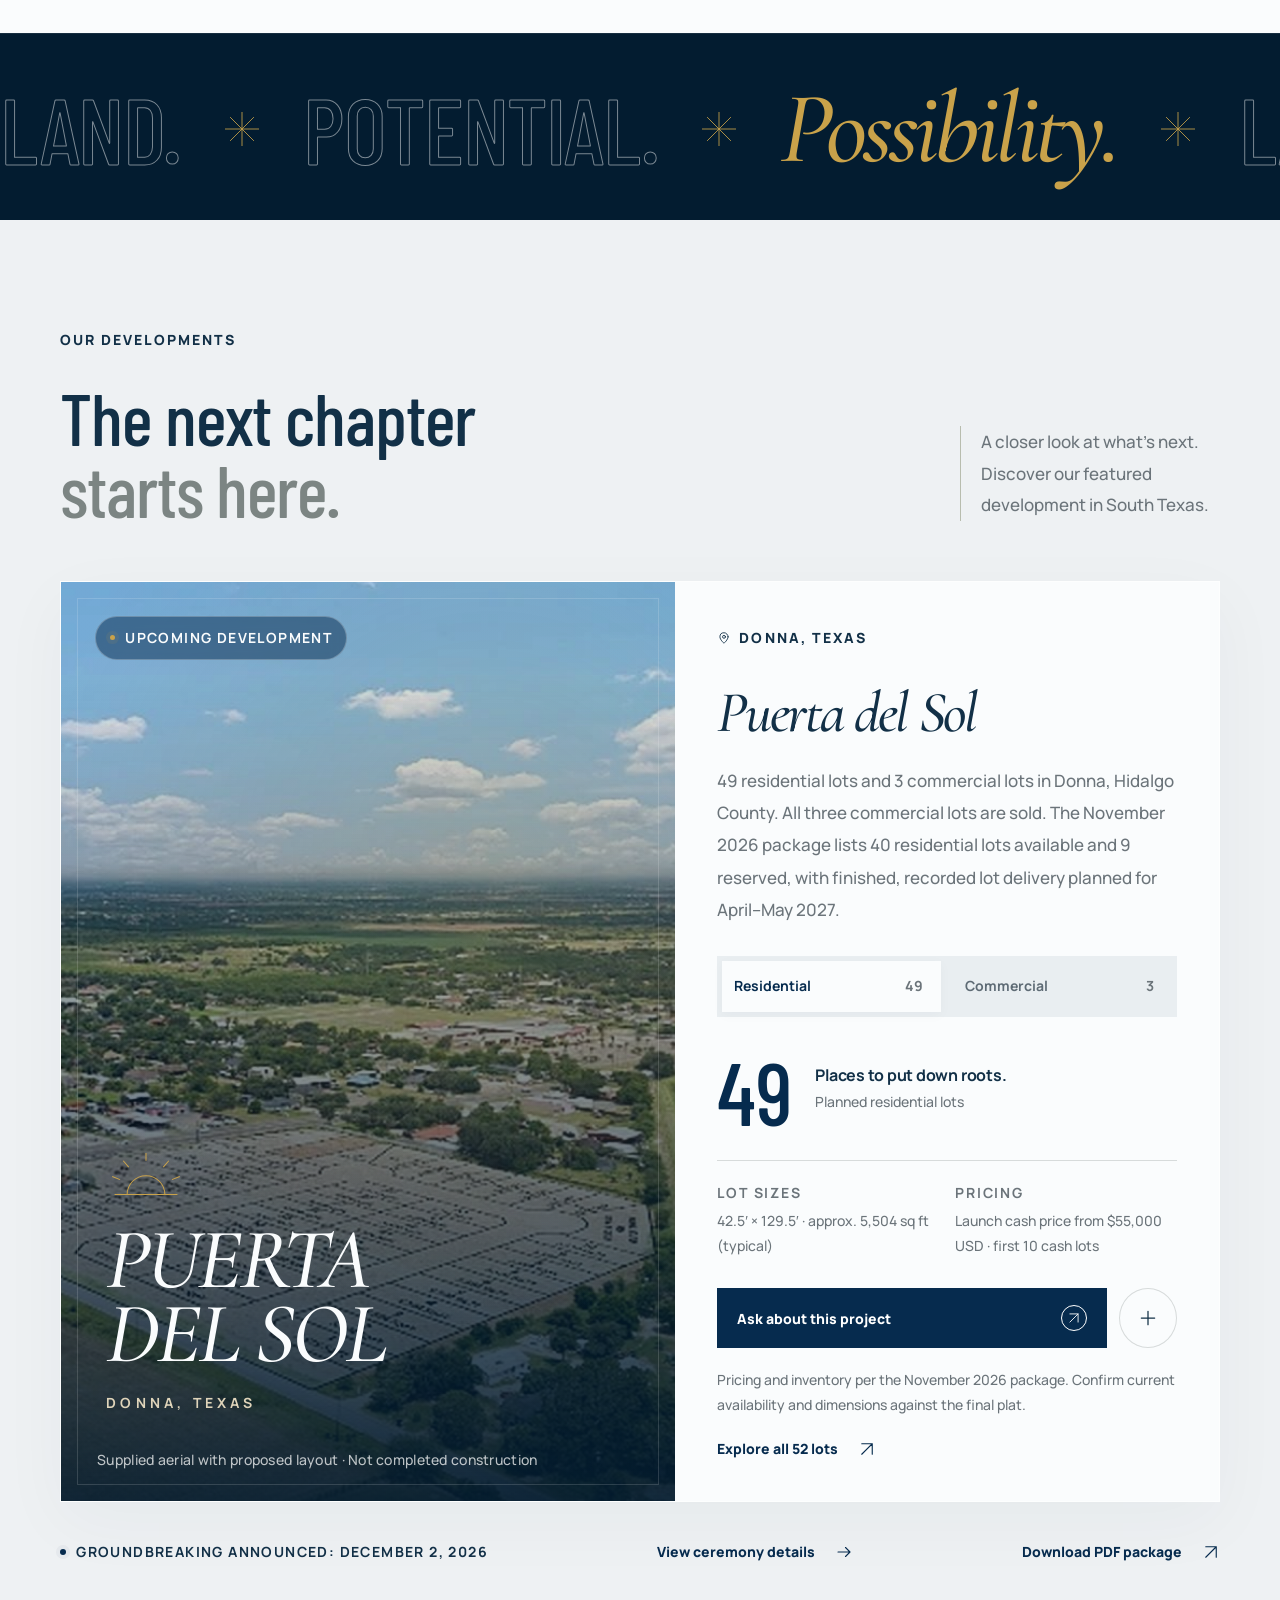
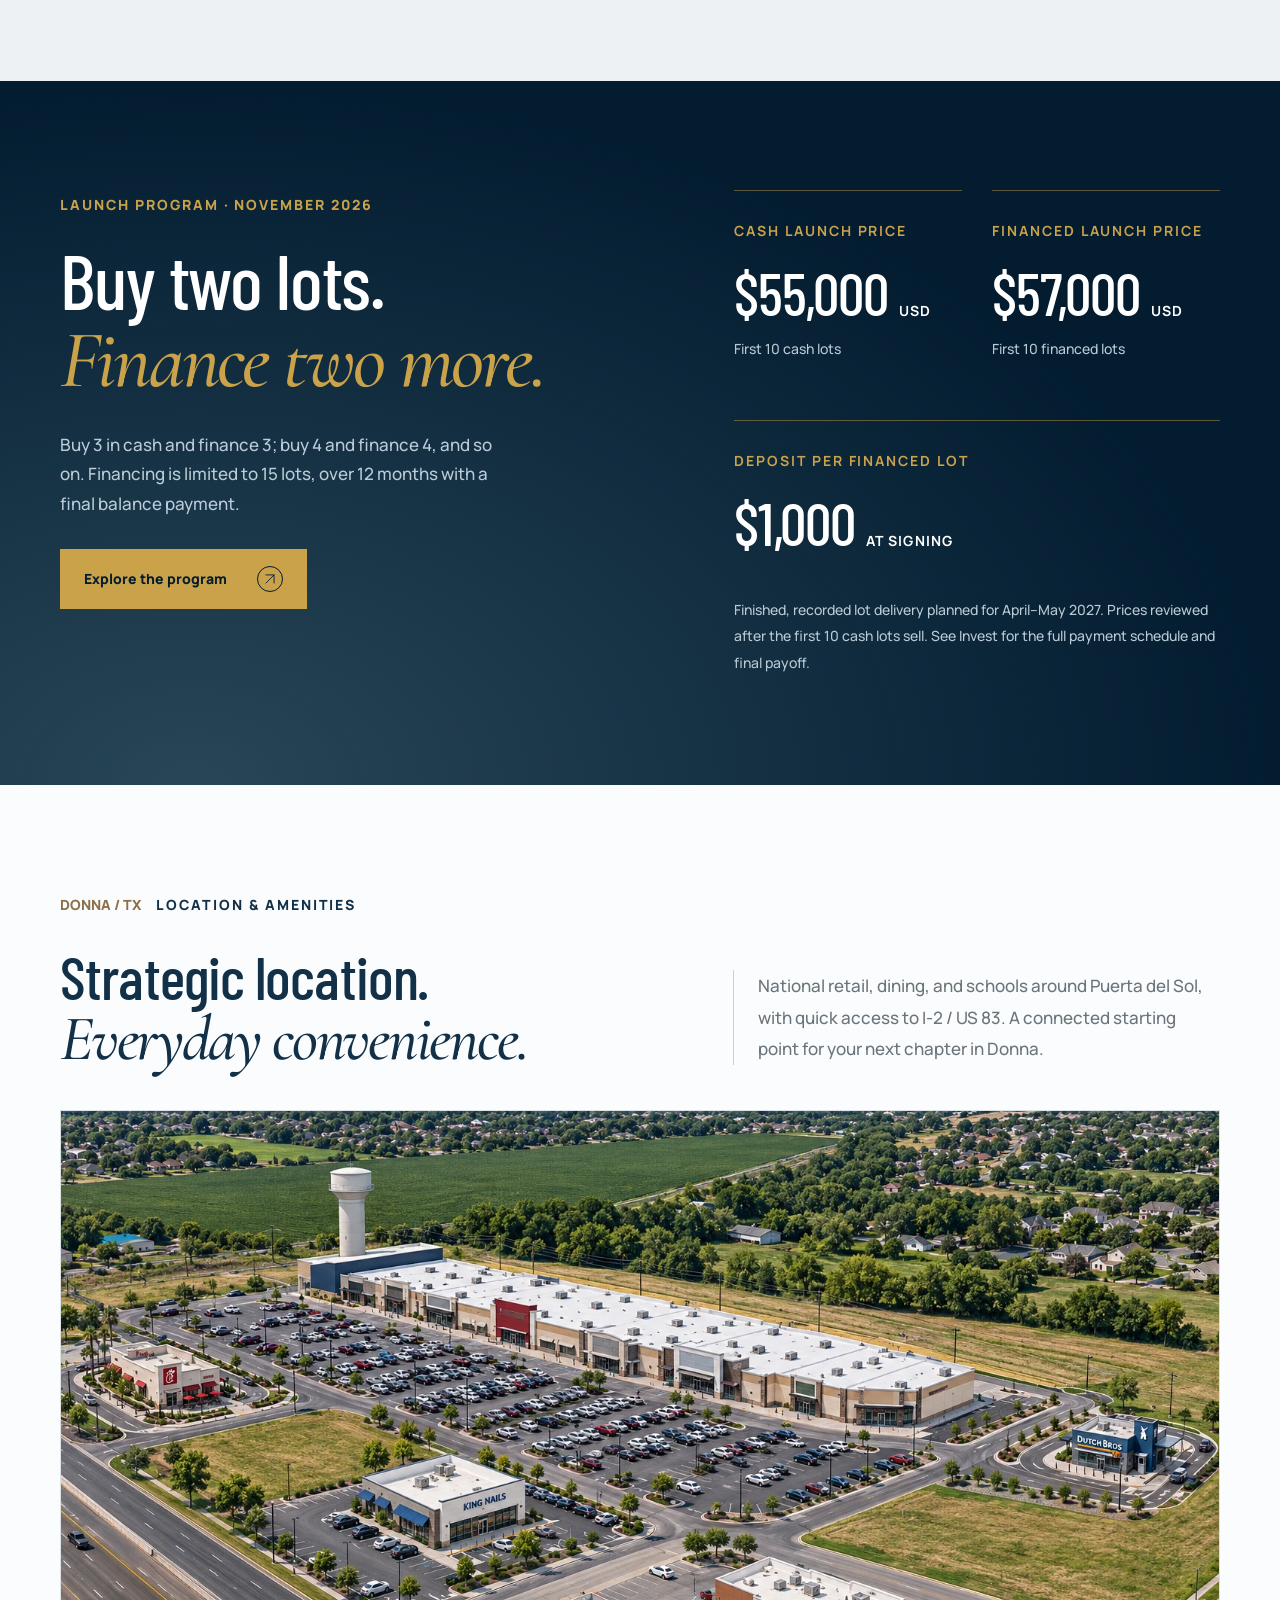
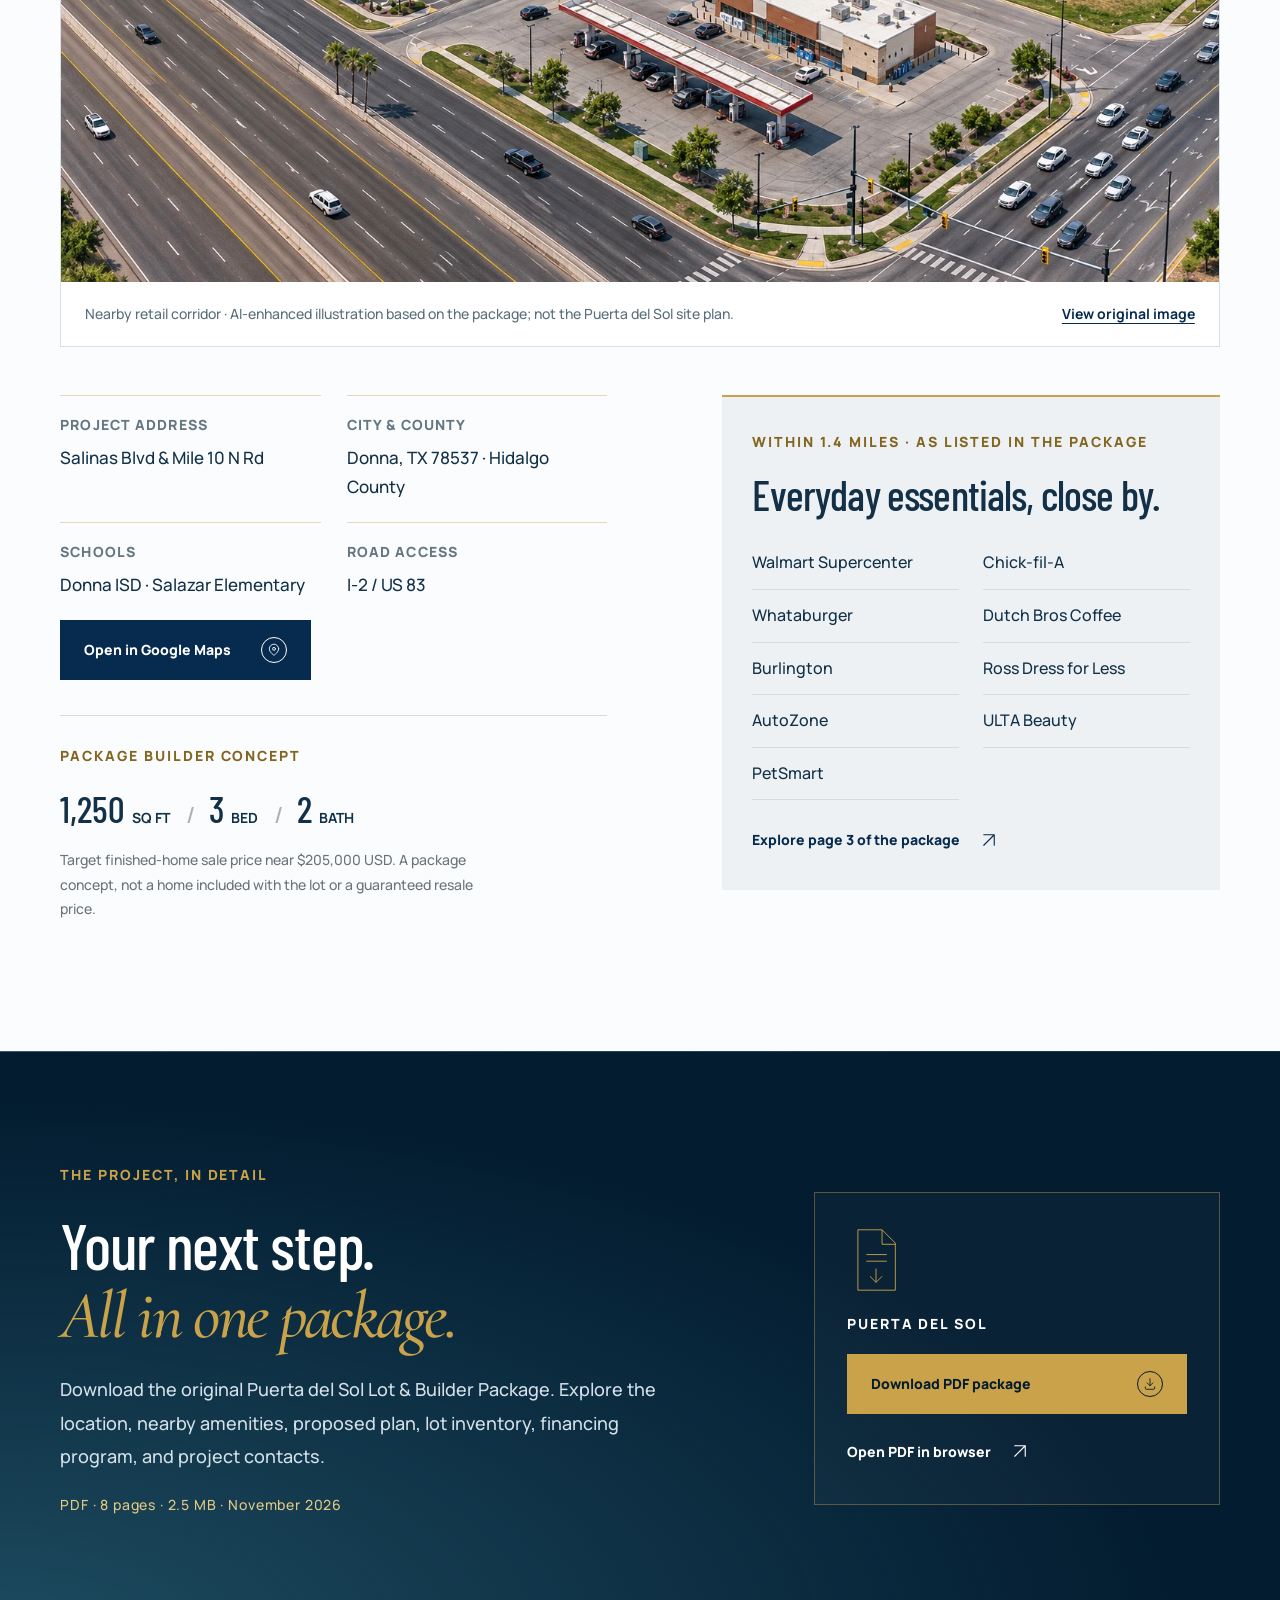
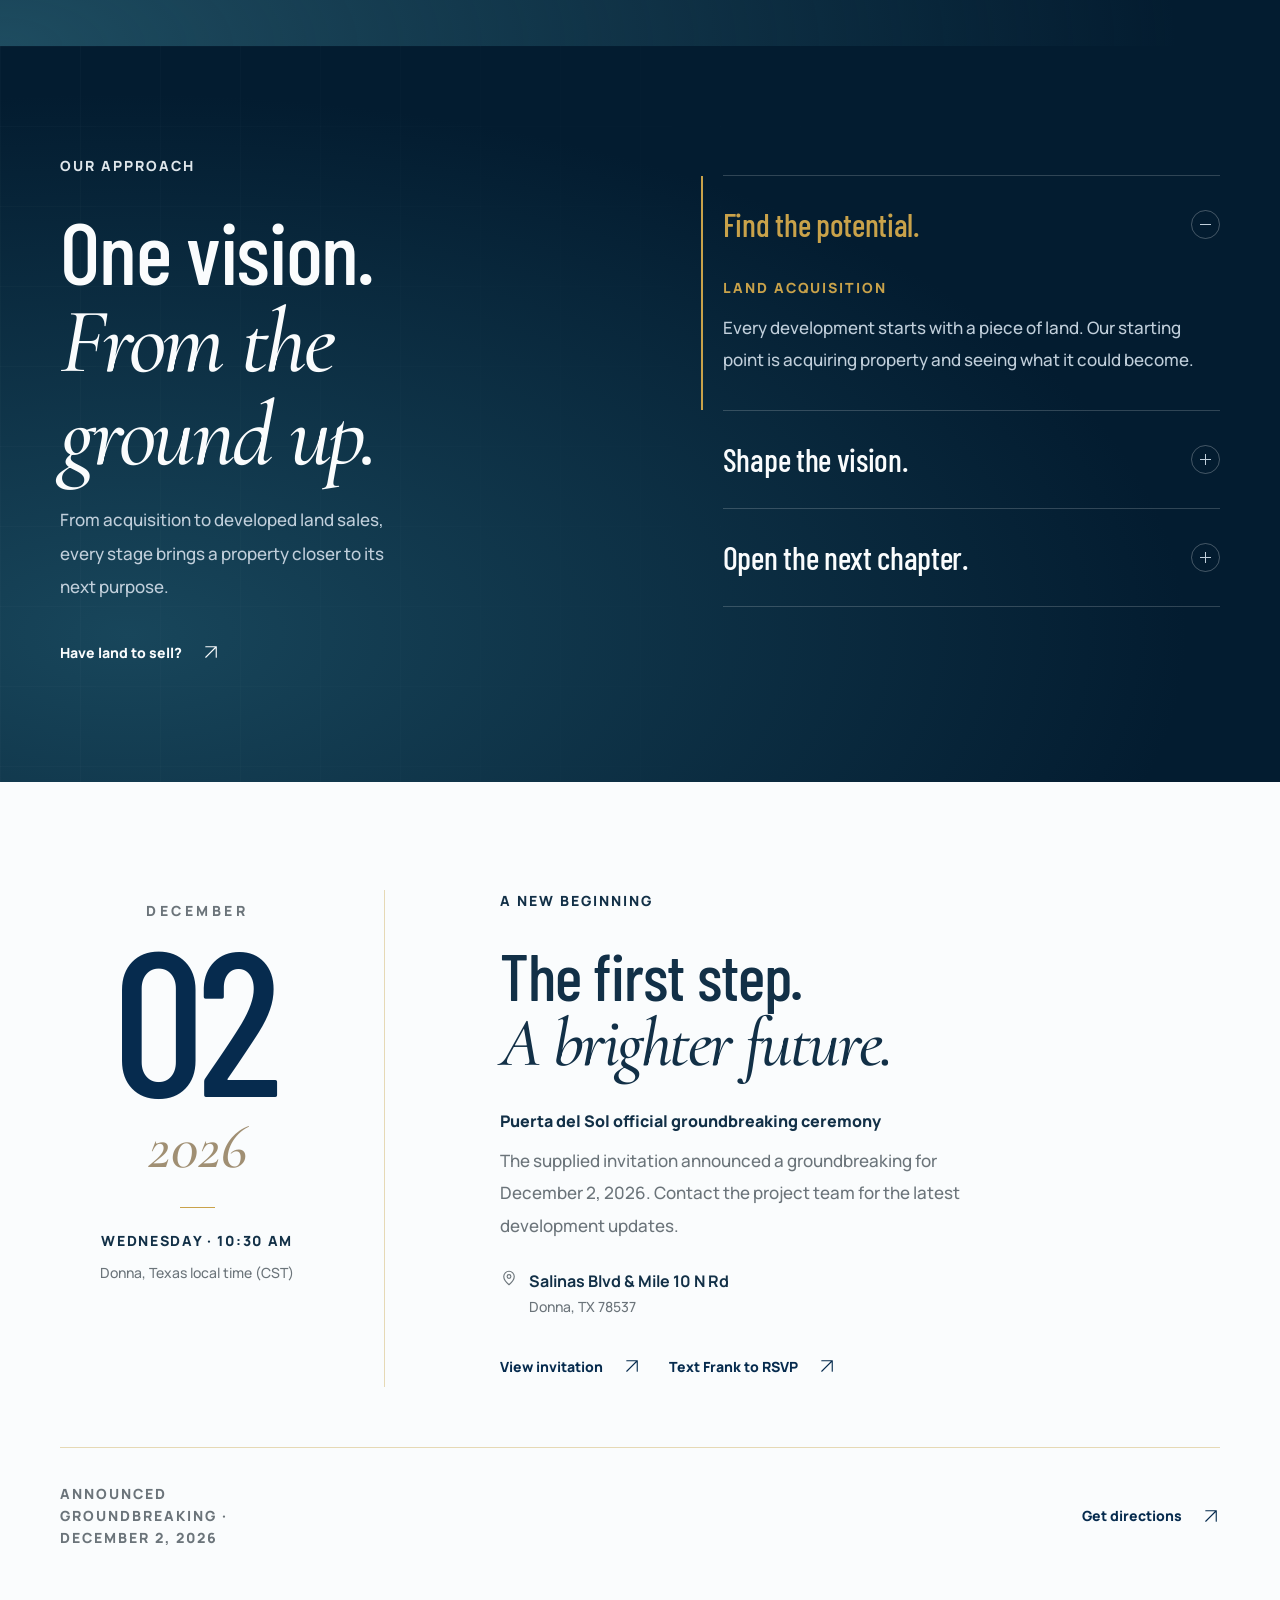
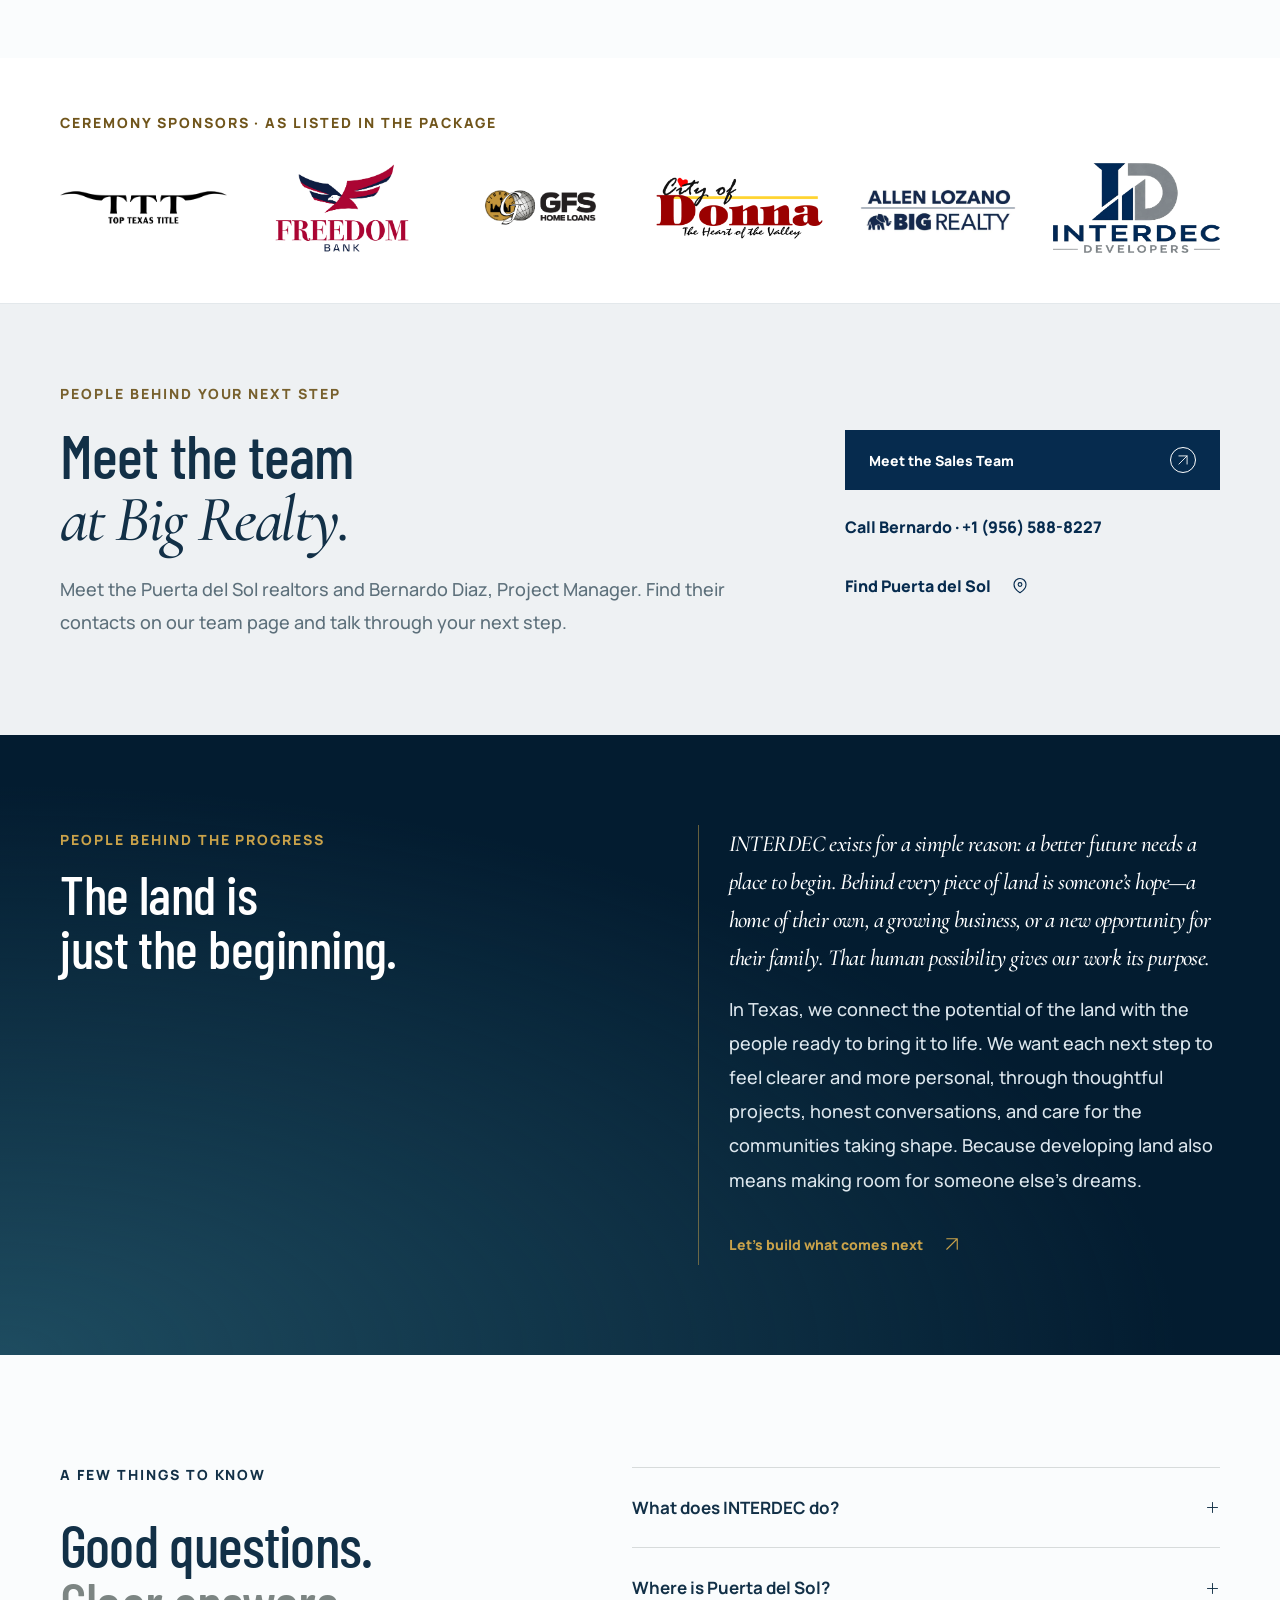
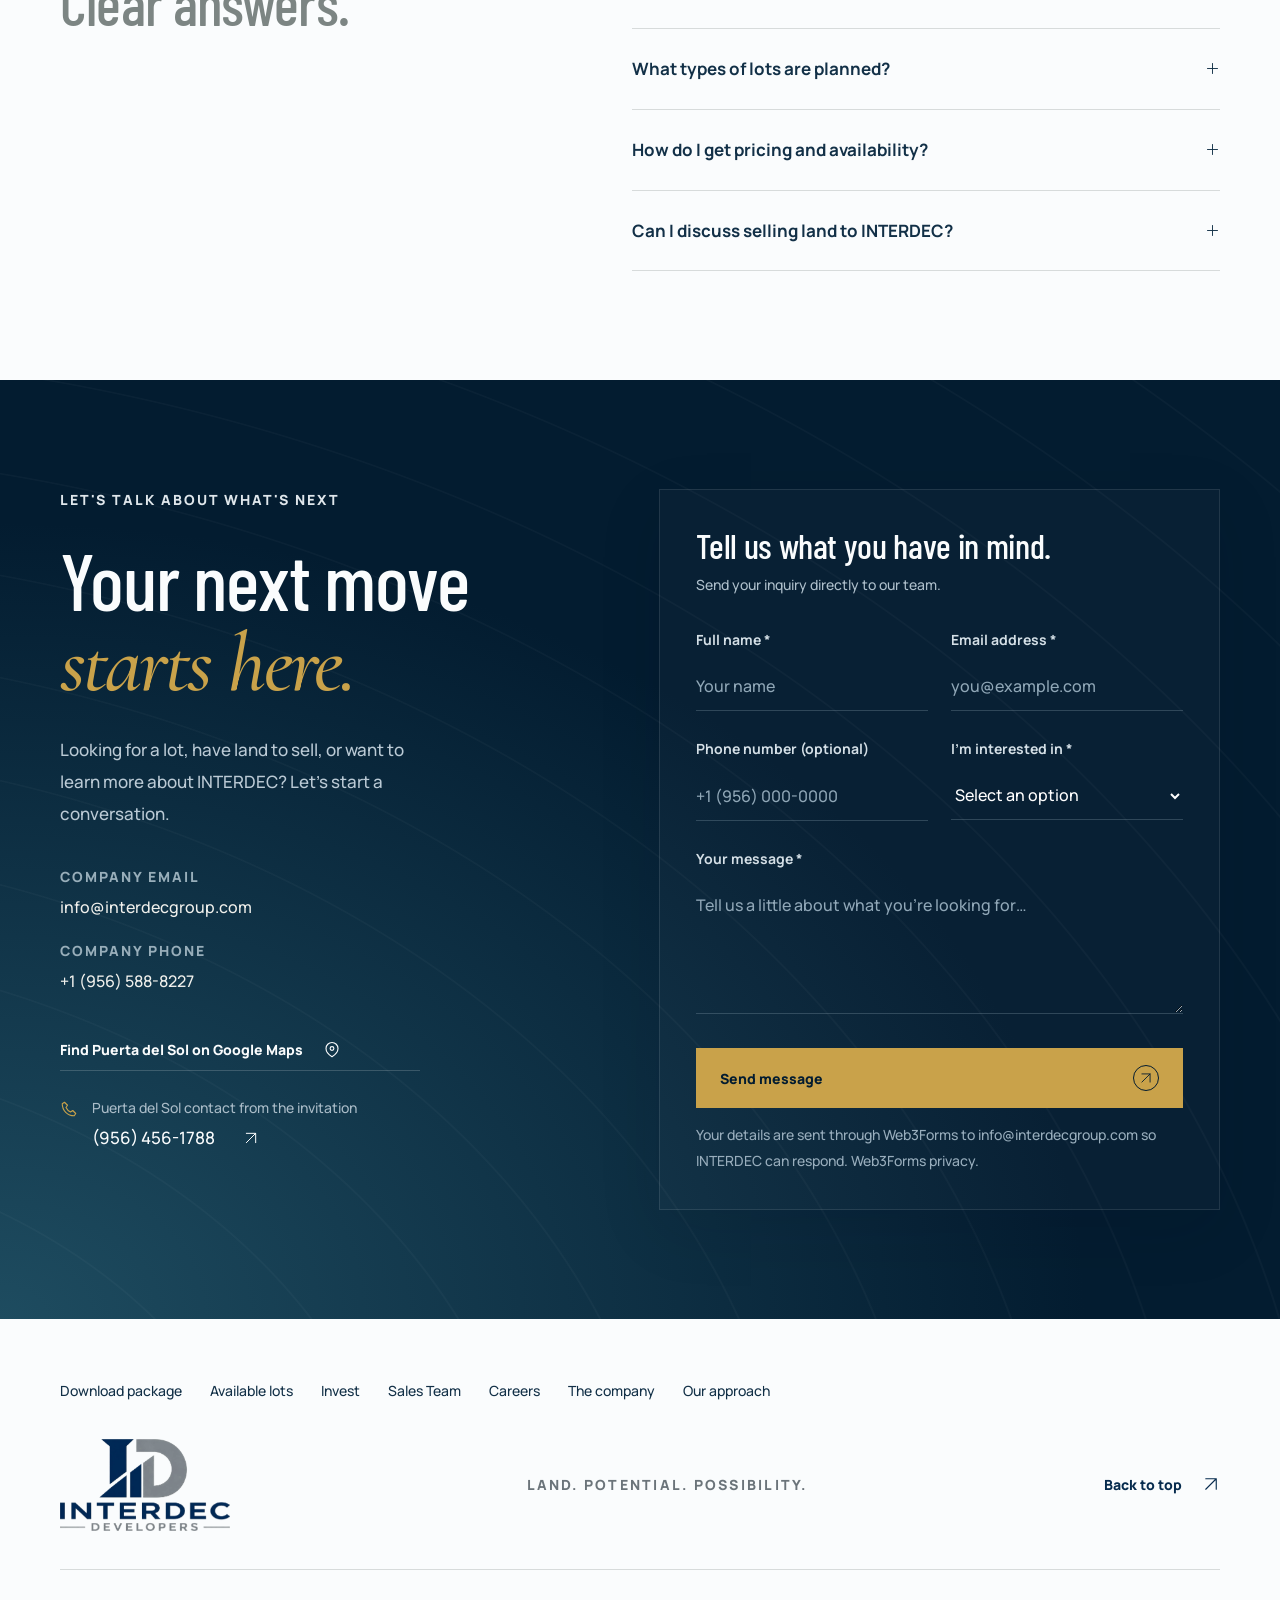
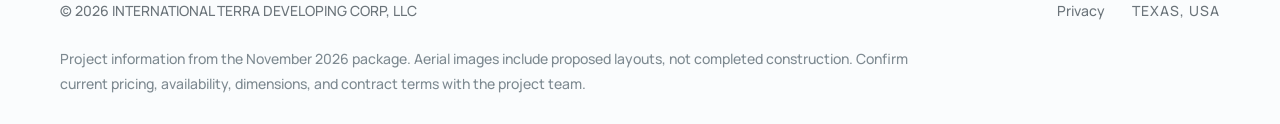
==== commit 5324a711: "Label commercial lots sold and expand language abbreviations" ====
--- a/index.html
+++ b/index.html
@@ -17,8 +17,8 @@
   <link rel="preload" href="assets/images/puerta-del-sol-hero-hd.webp" as="image" fetchpriority="high">
   <link rel="stylesheet" href="styles.css?v=20261118-web3forms">
   <link rel="stylesheet" href="design.css?v=20261118-team">
-  <script src="content.js?v=20261118-team" defer></script>
-  <script src="app.js?v=20261118-team" defer></script>
+  <script src="content.js?v=20261119-sold" defer></script>
+  <script src="app.js?v=20261119-sold" defer></script>
   <script src="forms.js?v=20261118-web3forms" defer></script>
   <script src="effects.js?v=20261118-team" defer></script>
 </head>
@@ -36,7 +36,7 @@
       <a href="sales-team.html" data-es="Equipo de Ventas">Sales Team</a><a href="careers.html" data-es="Empleo">Careers</a>
     </nav>
     <div class="header-actions">
-      <button class="language-toggle" type="button" aria-label="Switch to Spanish" title="Switch language"><span class="language-en active">EN</span><span class="language-divider">/</span><span class="language-es">ES</span></button>
+      <button class="language-toggle" type="button" aria-label="Switch to Spanish" title="Switch language"><span class="language-en active">ENG</span><span class="language-divider">/</span><span class="language-es">ESP</span></button>
       <a class="button button-navy header-cta" href="#contact"><span data-es="Hablemos">Let's talk</span><svg class="icon"><use href="#arrow-up-right"/></svg></a>
       <button class="menu-toggle" type="button" aria-expanded="false" aria-controls="mobile-nav" aria-label="Open navigation"><span></span><span></span></button>
     </div>
@@ -133,7 +133,7 @@
         <div class="project-info">
           <div class="project-location"><svg class="icon"><use href="#pin"/></svg><span>DONNA, TEXAS</span></div>
           <h3>Puerta del Sol</h3>
-          <p class="project-description" data-es="49 lotes residenciales y 3 comerciales en Donna, condado de Hidalgo. El paquete de noviembre de 2026 registra 40 lotes residenciales disponibles y 9 reservados; entrega de lotes terminados y registrados prevista para abril–mayo de 2027.">49 residential lots and 3 commercial lots in Donna, Hidalgo County. The November 2026 package lists 40 residential lots available and 9 reserved, with finished, recorded lot delivery planned for April–May 2027.</p>
+          <p class="project-description" data-es="49 lotes residenciales y 3 comerciales en Donna, condado de Hidalgo. Los tres lotes comerciales están vendidos. El paquete de noviembre de 2026 registra 40 lotes residenciales disponibles y 9 reservados; entrega de lotes terminados y registrados prevista para abril–mayo de 2027.">49 residential lots and 3 commercial lots in Donna, Hidalgo County. All three commercial lots are sold. The November 2026 package lists 40 residential lots available and 9 reserved, with finished, recorded lot delivery planned for April–May 2027.</p>
           <div class="project-tabs" role="tablist" aria-label="Explore lot types">
             <button class="project-tab active" id="residential-tab" type="button" role="tab" aria-selected="true" aria-controls="lot-panel" data-lot-type="residential"><span data-es="Residencial">Residential</span><span>49</span></button>
             <button class="project-tab" id="commercial-tab" type="button" role="tab" aria-selected="false" aria-controls="lot-panel" tabindex="-1" data-lot-type="commercial"><span data-es="Comercial">Commercial</span><span>3</span></button>
